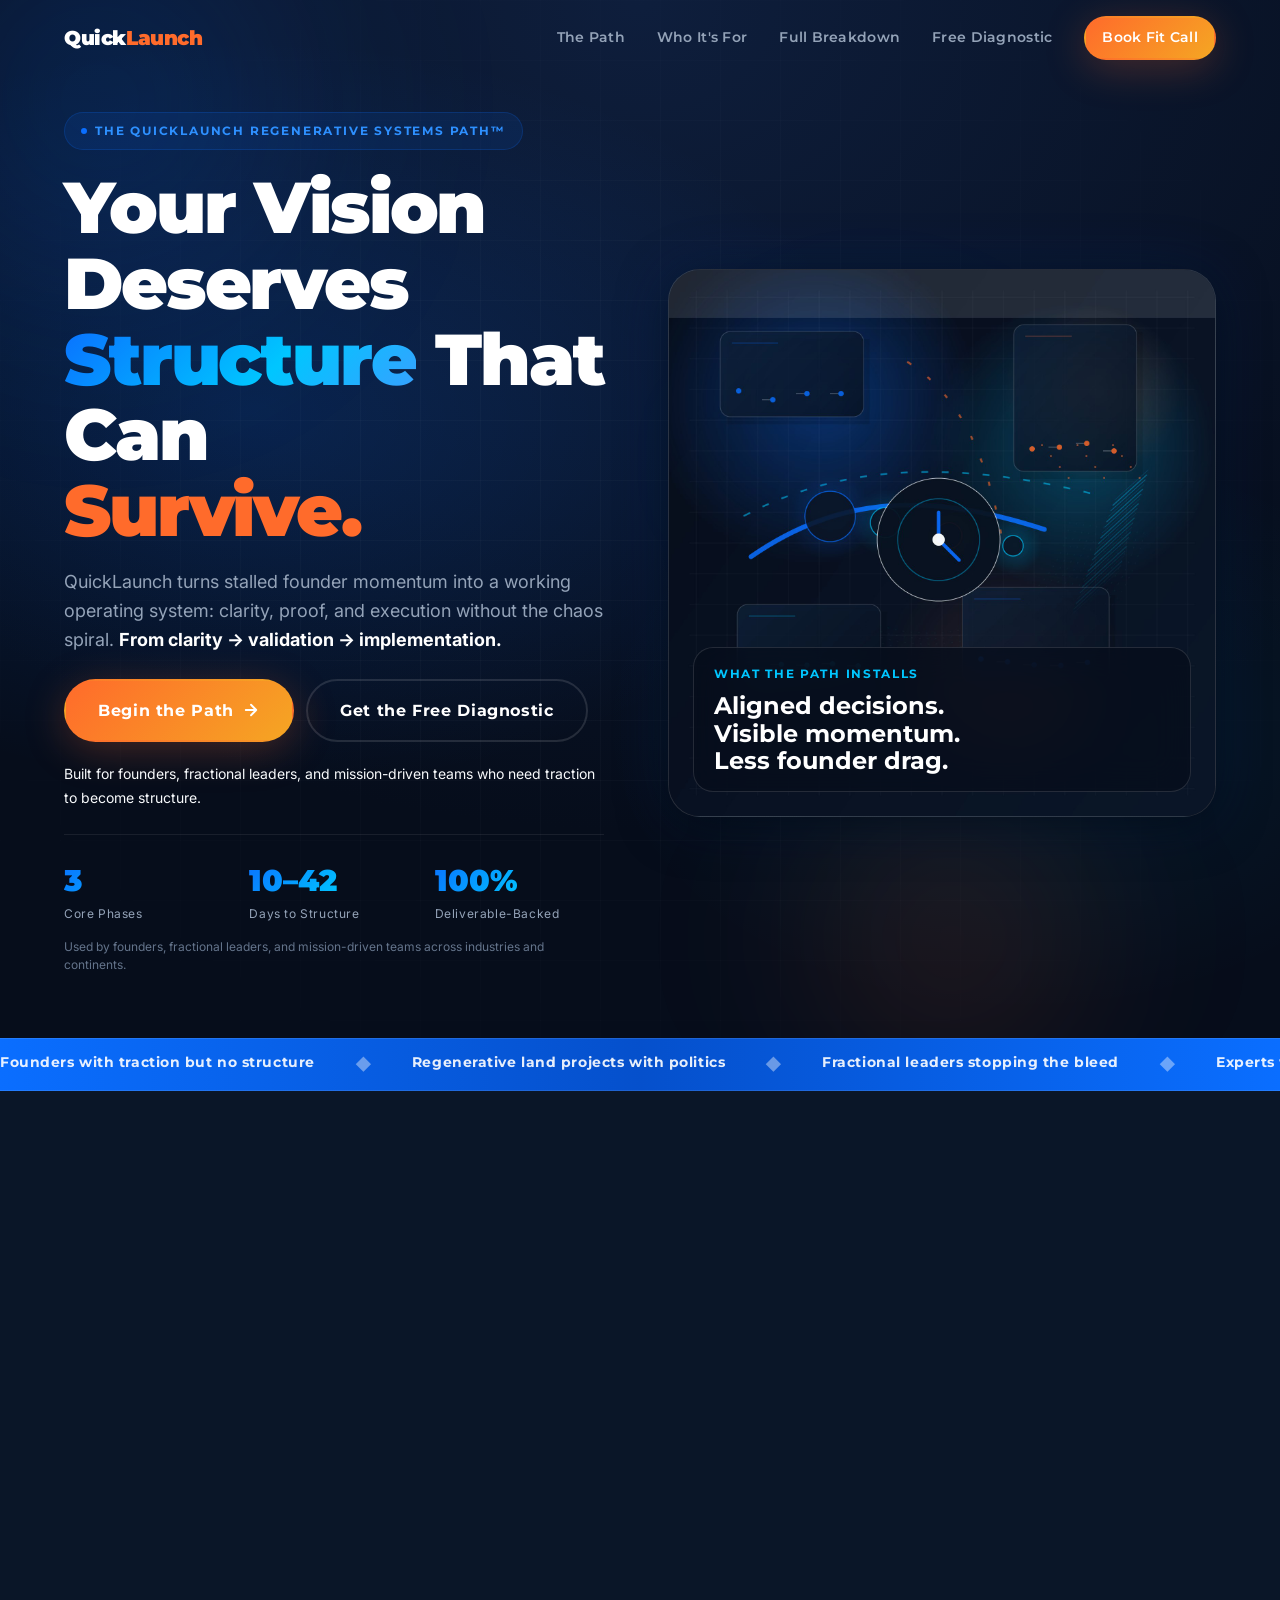
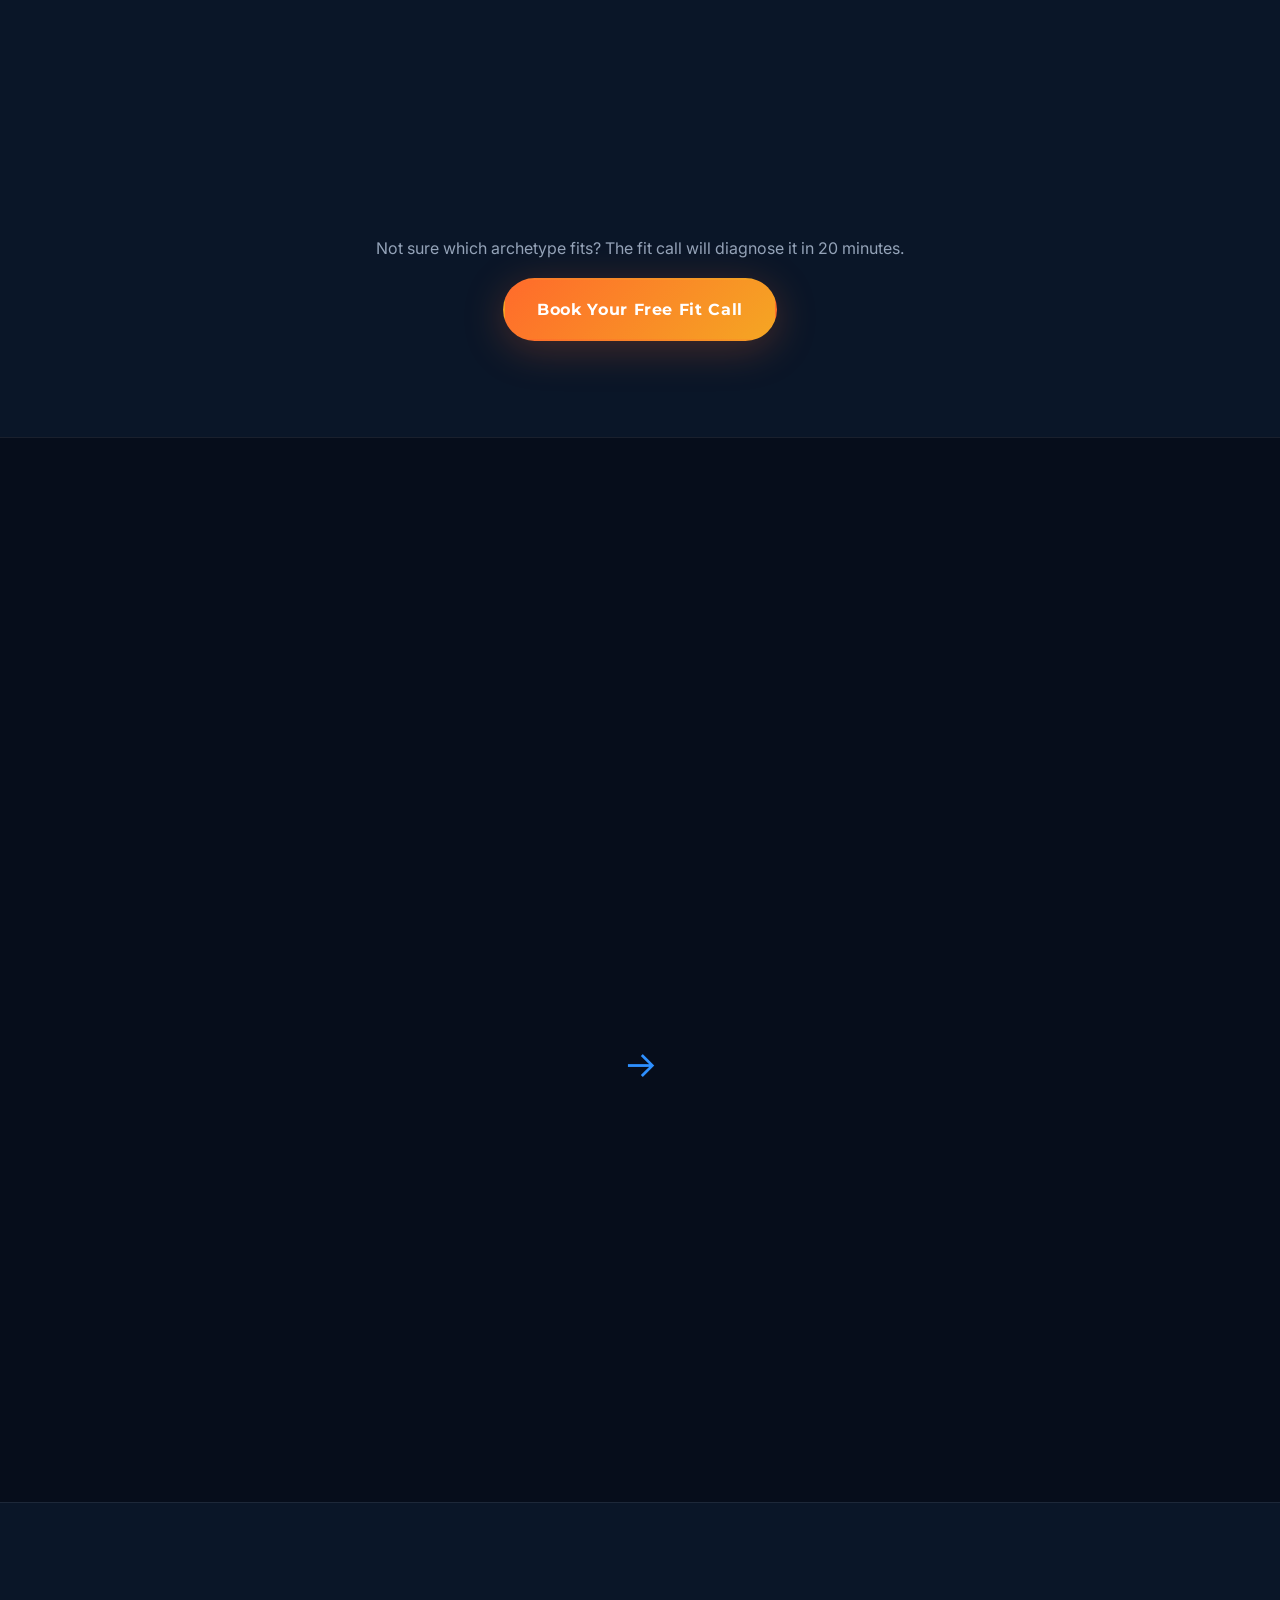
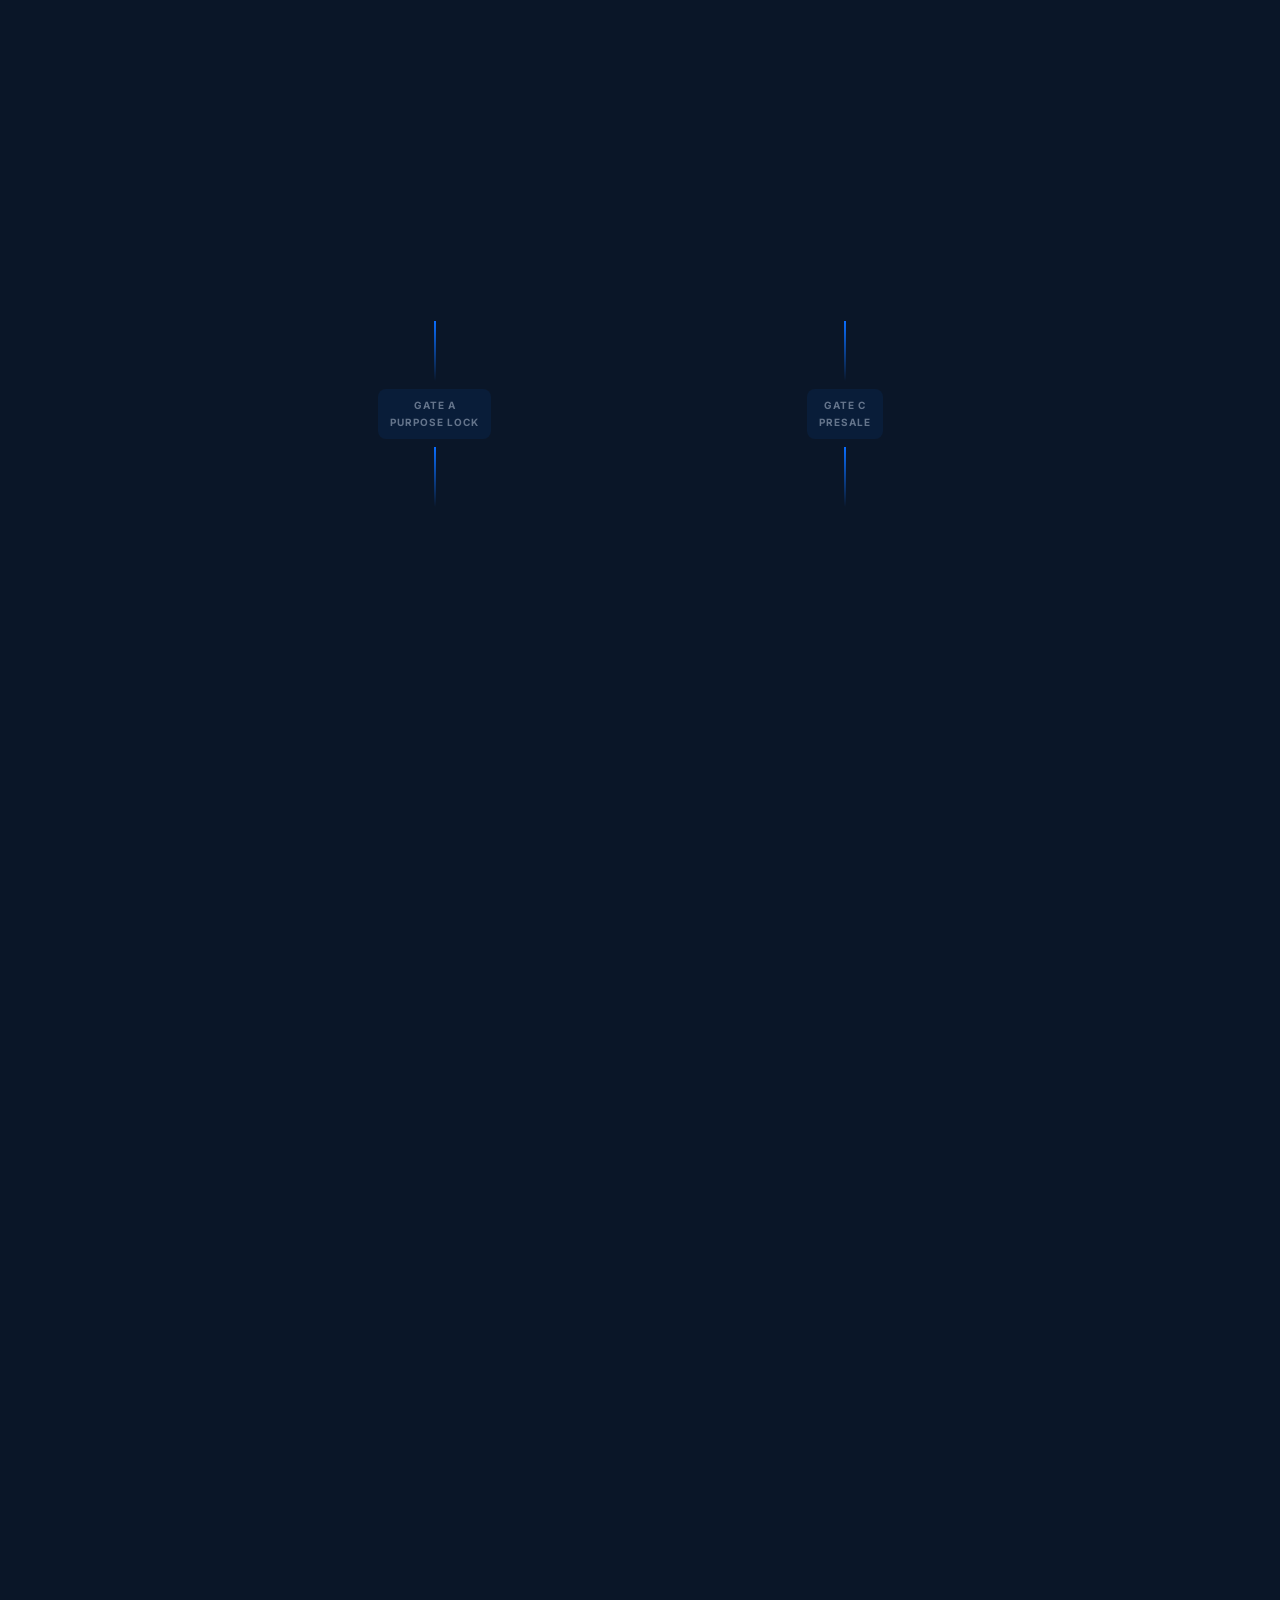
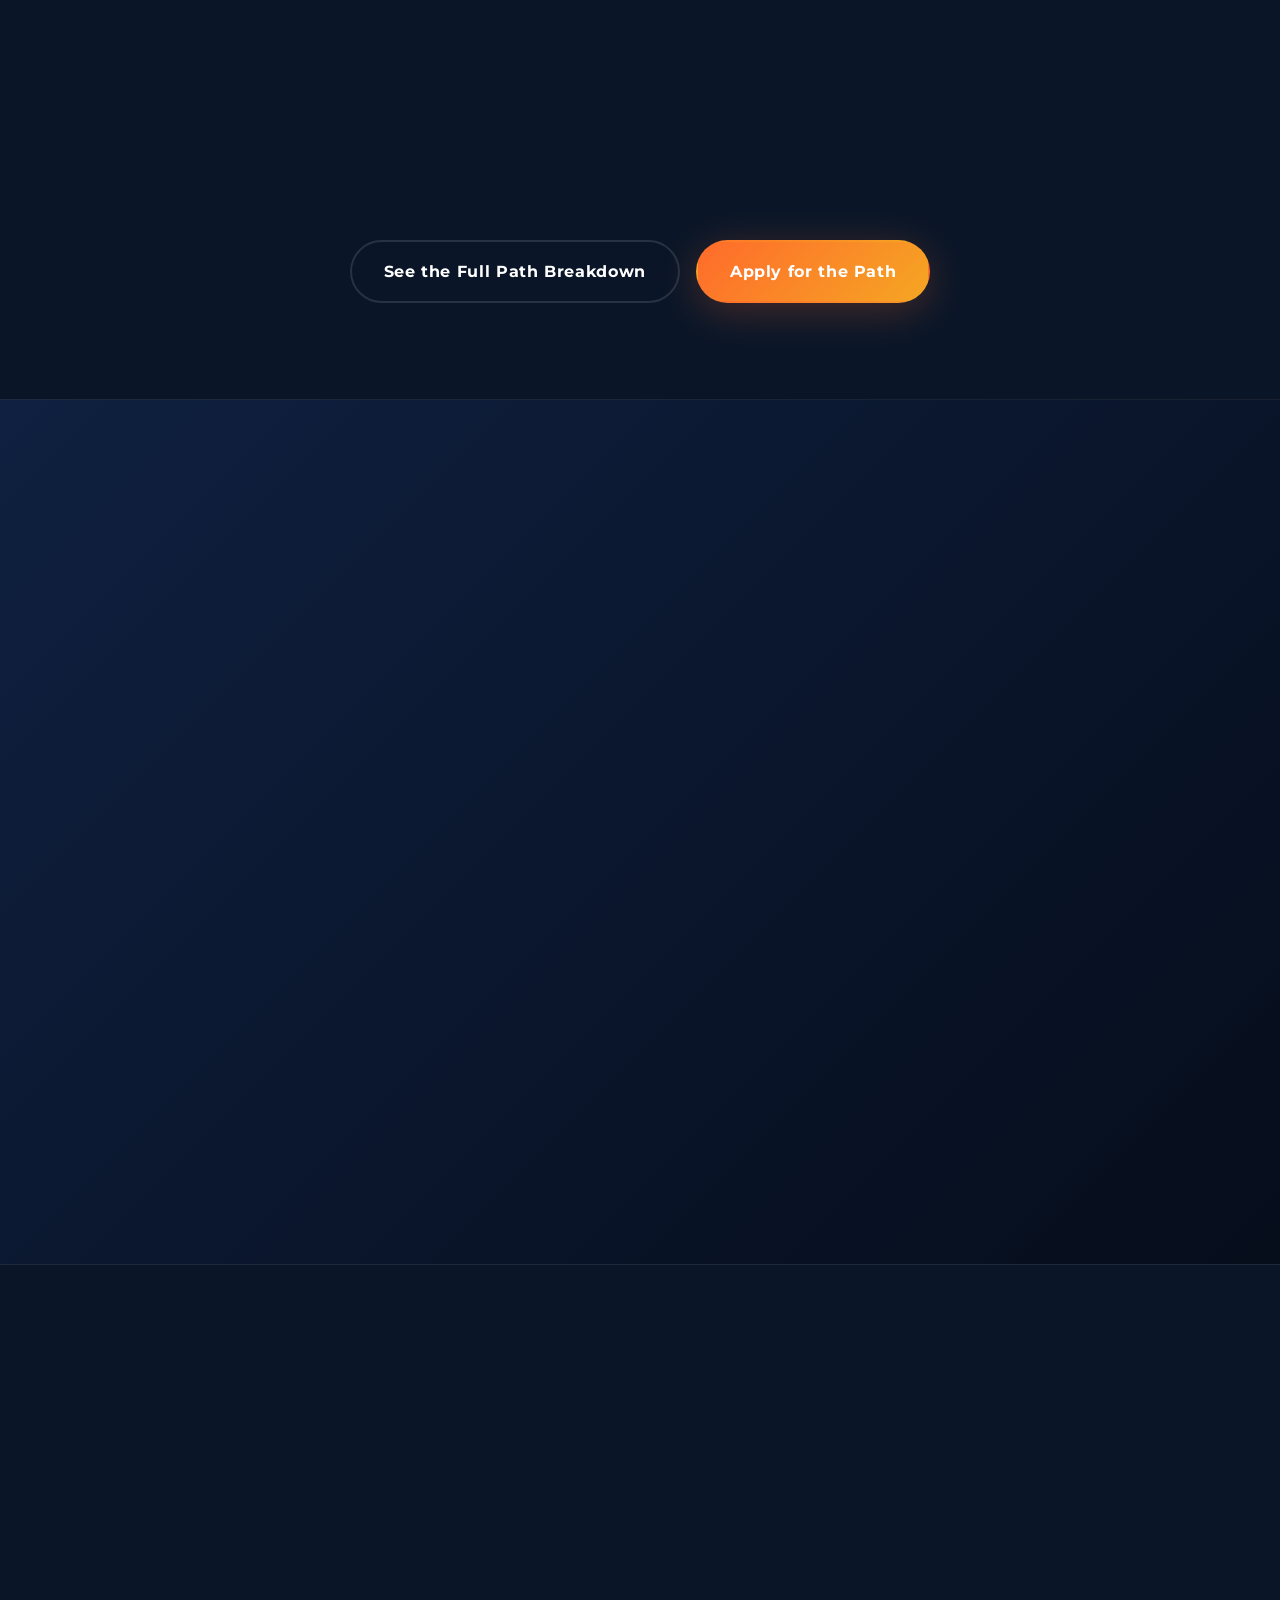
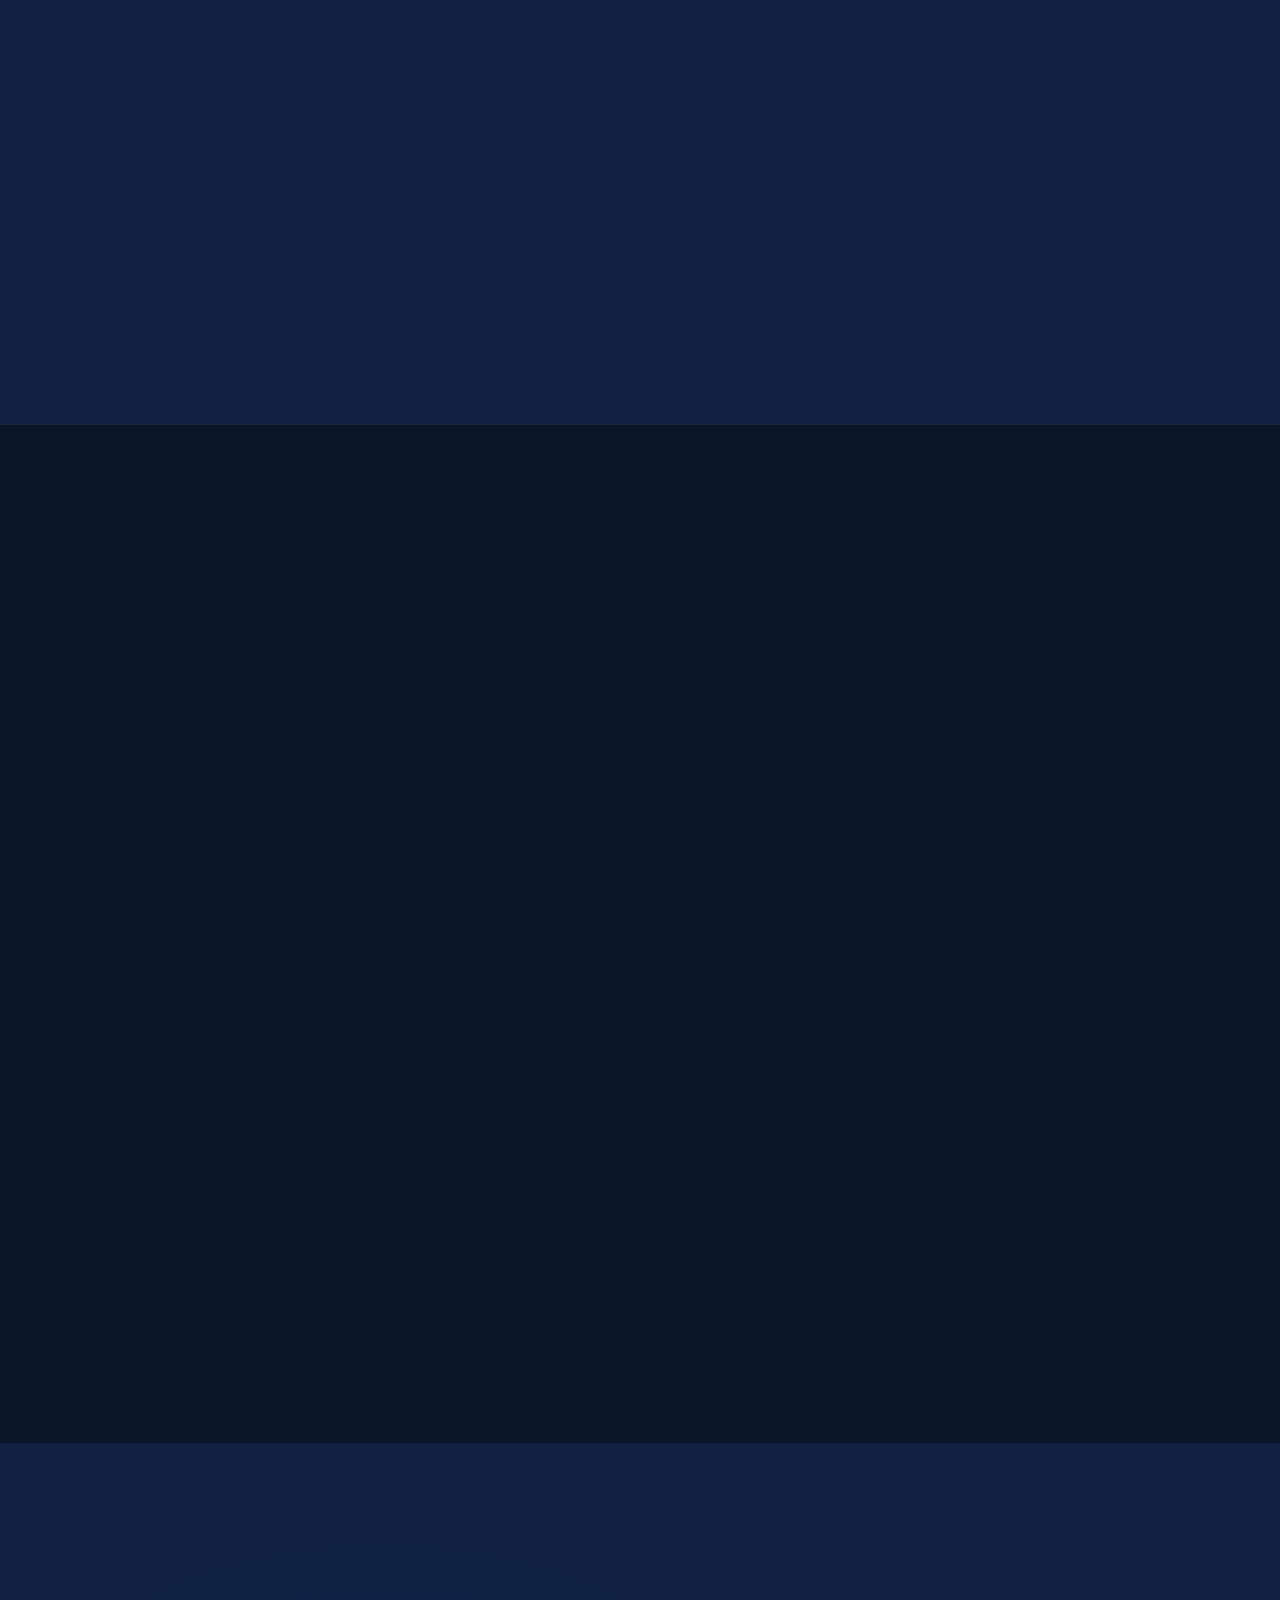
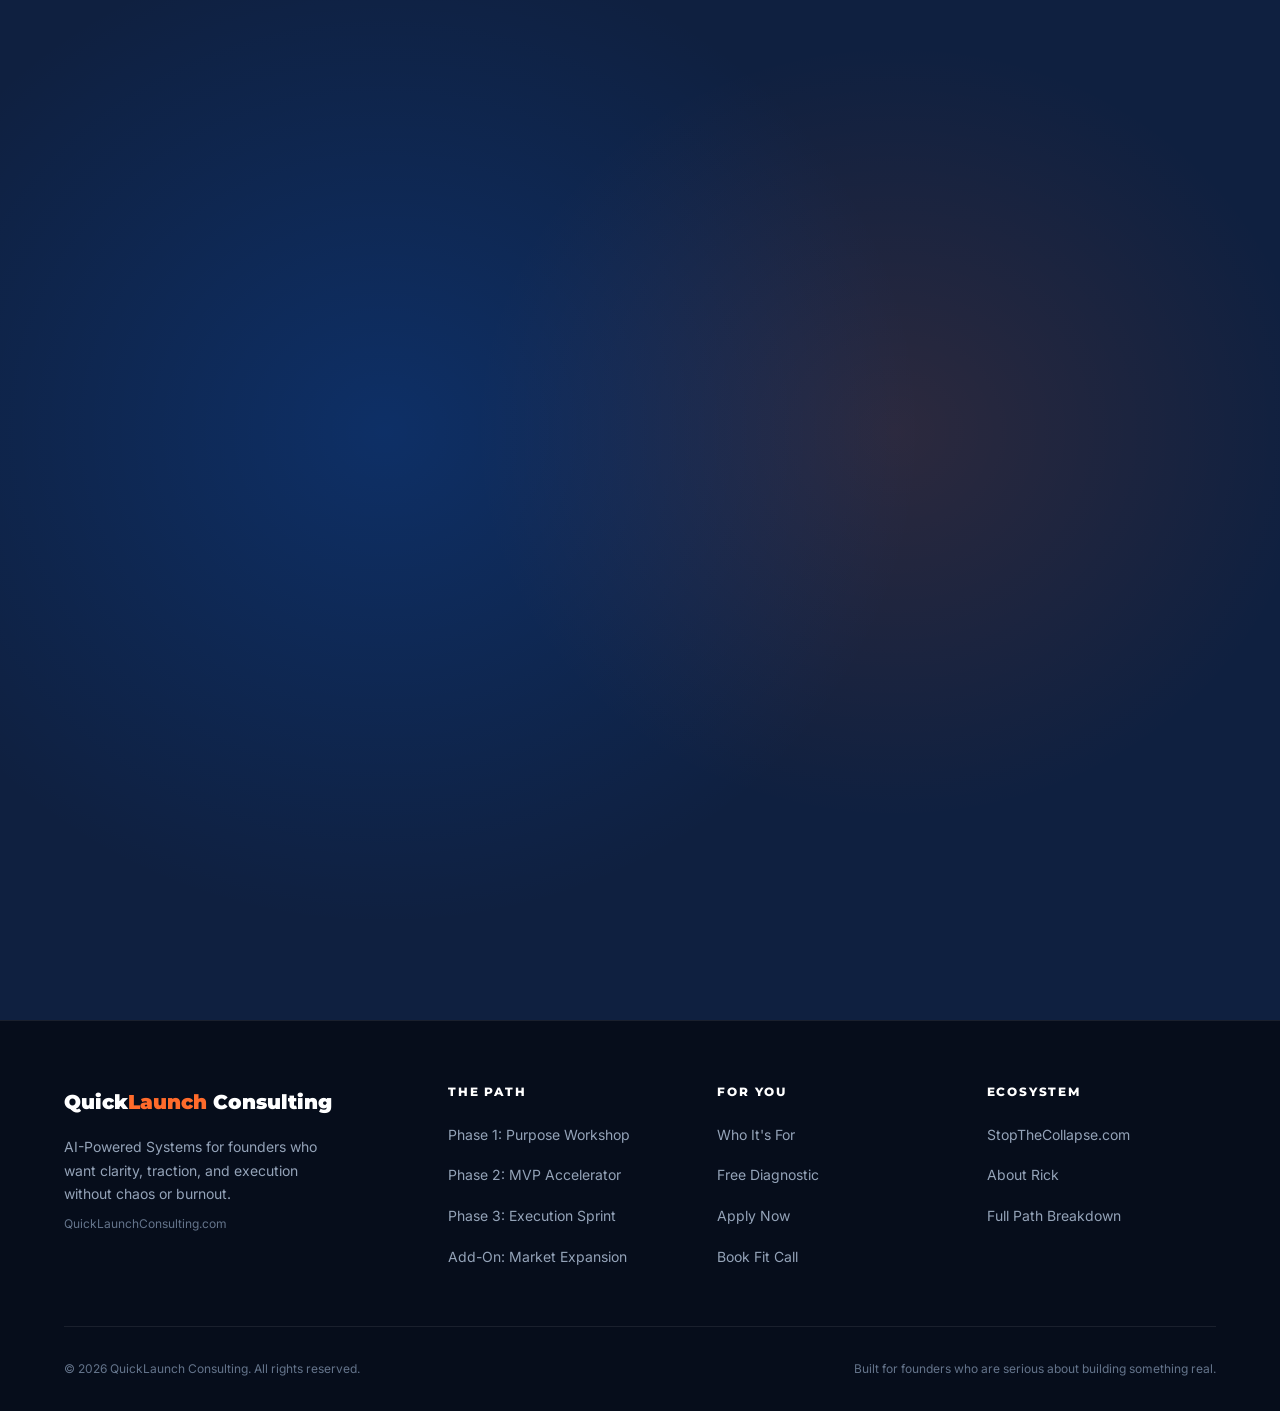
==== index.html @ 78591ceb "Replace ATF hero image with systems architecture artwork" ====
﻿<!DOCTYPE html>
<html lang="en">
<head>
  <meta charset="UTF-8">
  <meta name="viewport" content="width=device-width, initial-scale=1.0">
  <meta name="robots" content="index, follow, max-image-preview:large, max-snippet:-1, max-video-preview:-1">
  <meta name="theme-color" content="#0A0E1A">

  <title>AI-Powered Startup Consultant for Founders | QuickLaunch</title>
  <meta name="description" content="Struggling with founder bottleneck, startup chaos, or stalled execution? QuickLaunch installs AI-powered business structure that survives reality. Book a free 20-min strategy call.">
  <meta name="keywords" content="startup consultant, AI-powered business consultant, startup business consultant, founder advisor, business systems consultant, MVP validation consultant, startup structure, founder bottleneck, execution architecture, startup clarity, business consultant for founders, startup execution framework, fractional COO support, founder coaching, AI startup consulting">
  <meta name="author" content="Rick Broider, QuickLaunch Consulting">
  <link rel="canonical" href="https://quicklaunchconsulting.com/">
  <link rel="sitemap" type="application/xml" href="https://quicklaunchconsulting.com/sitemap.xml">

  <!-- Open Graph -->
  <meta property="og:type" content="website">
  <meta property="og:site_name" content="QuickLaunch Consulting">
  <meta property="og:url" content="https://quicklaunchconsulting.com/">
  <meta property="og:title" content="AI-Powered Startup Consultant for Founders | QuickLaunch">
  <meta property="og:description" content="Founder bottleneck. Startup chaos. Stalled execution. QuickLaunch installs business structure that survives reality. 3 phases, 10-42 days, 100% deliverable-backed.">
  <meta property="og:image" content="https://quicklaunchconsulting.com/assets/images/og-image.jpg">
  <meta property="og:image:alt" content="QuickLaunch Consulting - Startup Consultant for Founders">
  <meta property="og:image:width" content="1200">
  <meta property="og:image:height" content="630">

  <!-- Twitter / X Card -->
  <meta name="twitter:card" content="summary_large_image">
  <meta name="twitter:title" content="AI-Powered Startup Consultant for Founders | QuickLaunch">
  <meta name="twitter:description" content="Founder bottleneck. Startup chaos. Stalled execution. AI-powered structure. 3 phases. 10-42 days. 100% deliverable-backed.">
  <meta name="twitter:image" content="https://quicklaunchconsulting.com/assets/images/og-image.jpg">
  <meta name="twitter:image:alt" content="QuickLaunch Consulting - AI-Powered Startup Consultant for Founders">

  <!-- Schema.org: Organization + WebSite + WebPage + Reviews -->
  <script type="application/ld+json">
  {
    "@context": "https://schema.org",
    "@graph": [
      {
        "@type": ["Organization", "ProfessionalService"],
        "@id": "https://quicklaunchconsulting.com/#organization",
        "name": "QuickLaunch Consulting",
        "url": "https://quicklaunchconsulting.com",
        "logo": {
          "@type": "ImageObject",
          "url": "https://quicklaunchconsulting.com/assets/images/og-image.jpg",
          "width": 1200,
          "height": 630
        },
        "image": "https://quicklaunchconsulting.com/assets/images/rick-broider.jpg",
        "description": "AI-powered startup consulting and founder advisory. The QuickLaunch Regenerative Systems Path provides clarity, MVP validation, and execution architecture for founders who want structure that survives reality.",
        "founder": {
          "@type": "Person",
          "@id": "https://quicklaunchconsulting.com/#rick-broider",
          "name": "Rick Broider",
          "jobTitle": "Startup Consultant & Founder Advisor",
          "description": "Rick Broider is a startup consultant and systems architect with 20+ years of founder experience. Creator of StopTheCollapse.com and the Regenerative Systems Path.",
          "url": "https://quicklaunchconsulting.com/#about",
          "sameAs": ["https://stopthecollapse.com"],
          "knowsAbout": ["startup consulting", "founder advisory", "MVP validation", "business systems design", "execution architecture", "governance design", "regenerative organization design", "fractional leadership support"]
        },
        "areaServed": {"@type": "Place", "name": "Worldwide"},
        "serviceType": ["AI-Powered Business Consulting", "Startup Consulting", "Founder Advisory", "MVP Validation", "Business Systems Design", "Execution Architecture", "Governance Architecture"],
        "hasOfferCatalog": {
          "@type": "OfferCatalog",
          "name": "QuickLaunch Regenerative Systems Path",
          "itemListElement": [
            {
              "@type": "Offer",
              "itemOffered": {
                "@type": "Service",
                "name": "Regenerative Purpose Workshop",
                "description": "2.5-3 hour live session creating a decision-grade purpose statement, stakeholder alignment, and governing source of truth. Deliverables within 72 hours."
              }
            },
            {
              "@type": "Offer",
              "itemOffered": {
                "@type": "Service",
                "name": "MVP Accelerator",
                "description": "3 sessions x 90 minutes of market ignition, presale validation, and a fully-scoped MVP Blueprint with go/no-go decision backed by evidence."
              }
            },
            {
              "@type": "Offer",
              "itemOffered": {
                "@type": "Service",
                "name": "Execution Architecture Sprint",
                "description": "2 sessions x 2 hours installing role clarity, decision rights, and a 30-60-90 day implementation plan with ownership matrix and risk register."
              }
            }
          ]
        },
        "aggregateRating": {
          "@type": "AggregateRating",
          "ratingValue": "5",
          "bestRating": "5",
          "worstRating": "1",
          "reviewCount": "3"
        },
        "review": [
          {
            "@type": "Review",
            "author": {"@type": "Person", "name": "Tara Voss"},
            "reviewRating": {"@type": "Rating", "ratingValue": "5", "bestRating": "5"},
            "reviewBody": "For the first time in four years, I walked out of a stakeholder meeting without having to hold everything together myself. Rick gave us a governing truth we could actually operate from."
          },
          {
            "@type": "Review",
            "author": {"@type": "Person", "name": "Marcus Chen"},
            "reviewRating": {"@type": "Rating", "ratingValue": "5", "bestRating": "5"},
            "reviewBody": "We were 60 days out from spending $80K on a product no one confirmed they'd pay for. Phase 2 stopped that cold. Rick's process saved us from a very expensive lesson."
          },
          {
            "@type": "Review",
            "author": {"@type": "Person", "name": "Priya Anand"},
            "reviewRating": {"@type": "Rating", "ratingValue": "5", "bestRating": "5"},
            "reviewBody": "The Purpose Workshop created a shared operating truth in three hours that became the reference document for every significant decision for the next two quarters."
          }
        ]
      },
      {
        "@type": "WebSite",
        "@id": "https://quicklaunchconsulting.com/#website",
        "url": "https://quicklaunchconsulting.com",
        "name": "QuickLaunch Consulting",
        "description": "Startup consulting and founder advisory for clarity, validation, and execution.",
        "publisher": {"@id": "https://quicklaunchconsulting.com/#organization"}
      },
      {
        "@type": "WebPage",
        "@id": "https://quicklaunchconsulting.com/#webpage",
        "url": "https://quicklaunchconsulting.com",
        "name": "Startup Consultant for Founders | QuickLaunch Consulting",
        "isPartOf": {"@id": "https://quicklaunchconsulting.com/#website"},
        "about": {"@id": "https://quicklaunchconsulting.com/#organization"},
        "breadcrumb": {
          "@type": "BreadcrumbList",
          "itemListElement": [
            {"@type": "ListItem", "position": 1, "name": "Home", "item": "https://quicklaunchconsulting.com"}
          ]
        }
      }
    ]
  }
  </script>

  <!-- FAQPage Schema — Enables Google Rich Result Accordion in SERPs -->
  <script type="application/ld+json">
  {
    "@context": "https://schema.org",
    "@type": "FAQPage",
    "mainEntity": [
      {
        "@type": "Question",
        "name": "What if I only need one phase of the startup consulting path?",
        "acceptedAnswer": {
          "@type": "Answer",
          "text": "Each phase can be scoped independently - but the path is designed as a deliberate sequence for good reason. If you have already completed equivalent clarity work with another framework, we will assess exactly where you are starting from on the fit call. Skipping phases that have not been genuinely completed is how most projects end up back at square one. We will be honest with you about what you actually need."
        }
      },
      {
        "@type": "Question",
        "name": "How long does the full startup consulting process take?",
        "acceptedAnswer": {
          "@type": "Answer",
          "text": "Typical: 2-6 weeks. Fast track: 10-14 days. Extended: 8-12 weeks for larger stakeholder groups or complex organizations. The timeline is driven by your decision gates - not by a calendar slot we need to fill. You move forward when the criteria are genuinely met, not before."
        }
      },
      {
        "@type": "Question",
        "name": "Is QuickLaunch consulting, business coaching, or facilitation?",
        "acceptedAnswer": {
          "@type": "Answer",
          "text": "It is none of those categories and all three at once. The most accurate frame is architecture work. You will leave with specific, documented deliverables that your team can operate from immediately - not vague recommendations or an inspiring PDF. Think of it as installing infrastructure, not giving advice."
        }
      },
      {
        "@type": "Question",
        "name": "What if my startup or project is in active collapse right now?",
        "acceptedAnswer": {
          "@type": "Answer",
          "text": "That is exactly who this path is designed for. Phase 1 is specifically built to work in environments with active conflict, misalignment, or power confusion. You do not need to have things sorted out before you start - sorting things out is what the path does. The only requirement is that the right people are willing to show up and engage honestly."
        }
      },
      {
        "@type": "Question",
        "name": "What is the difference between QuickLaunch and hiring a traditional business consultant?",
        "acceptedAnswer": {
          "@type": "Answer",
          "text": "A traditional consultant tells you what to do. QuickLaunch installs the structure for you to govern yourself. The deliverables belong to you. The operating logic lives inside your team - not in our heads. When the path is complete, you should need us less - not more."
        }
      },
      {
        "@type": "Question",
        "name": "How much does startup consulting with QuickLaunch cost?",
        "acceptedAnswer": {
          "@type": "Answer",
          "text": "Investment is discussed privately during your fit call and depends on team size, stakeholder complexity, and scope. The fit call is always free, Phase 1 is priced as an accessible entry point, and each subsequent phase is confirmed before any commitment is made. There are no surprise charges."
        }
      }
    ]
  }
  </script>

  <!-- Fonts -->
  <link rel="preconnect" href="https://fonts.googleapis.com">
  <link rel="preconnect" href="https://fonts.gstatic.com" crossorigin>
  <link href="https://fonts.googleapis.com/css2?family=Montserrat:ital,wght@0,400;0,600;0,700;0,800;0,900;1,700&family=Inter:wght@400;500;600;700&display=swap" rel="stylesheet">

  <!-- CSS -->
  <link rel="stylesheet" href="assets/css/style.css">
</head>
<body>

<!-- SCROLL PROGRESS BAR -->
<div id="progress-bar"></div>

<!-- ═══════════════════════════════════════════════════════════
     NAVIGATION
════════════════════════════════════════════════════════════ -->
<nav id="nav" role="navigation" aria-label="Main navigation">
  <div class="nav-container">
    <a href="index.html" class="nav-logo" aria-label="QuickLaunch Consulting Home">
      <span class="nav-logo-text">Quick<span>Launch</span></span>
    </a>
    <div class="nav-links" id="nav-links">
      <a href="#path">The Path</a>
      <a href="#who">Who It's For</a>
      <a href="the-path.html">Full Breakdown</a>
      <a href="diagnostic.html">Free Diagnostic</a>
      <a href="apply.html" class="btn btn-primary btn-sm nav-cta">Book Fit Call</a>
    </div>
    <button class="nav-toggle" id="nav-toggle" aria-label="Toggle navigation" aria-expanded="false">
      <span></span><span></span><span></span>
    </button>
  </div>
</nav>

<!-- Mobile Menu -->
<div id="mobile-menu" role="dialog" aria-label="Mobile navigation">
  <a href="#path" class="mobile-link">The Path</a>
  <a href="#who" class="mobile-link">Who It's For</a>
  <a href="the-path.html" class="mobile-link">Full Breakdown</a>
  <a href="diagnostic.html" class="mobile-link">Free Diagnostic</a>
  <a href="apply.html" class="btn btn-primary btn-lg">Book Your Fit Call</a>
</div>

<!-- ═══════════════════════════════════════════════════════════
     HERO
════════════════════════════════════════════════════════════ -->
<section class="hero" id="hero" aria-label="Hero">
  <div class="hero-bg">
    <div class="hero-bg-gradient"></div>
    <div class="hero-grid"></div>
    <div class="orb orb-1"></div>
    <div class="orb orb-2"></div>
    <div class="orb orb-3"></div>
  </div>
  <div class="container">
    <div class="hero-inner">
      <div class="hero-content">
        <div class="hero-eyebrow reveal">
          <span class="hero-eyebrow-dot"></span>
          The QuickLaunch Regenerative Systems Path™
        </div>
        <h1 class="hero-h1 reveal reveal-delay-1">
          Your Vision Deserves<br><span class="text-gradient">Structure</span> That Can<br><em>Survive.</em>
        </h1>
        <p class="hero-body reveal reveal-delay-2">
          QuickLaunch turns stalled founder momentum into a working operating system:
          clarity, proof, and execution without the chaos spiral.
          <strong style="color:var(--white)"> From clarity → validation → implementation.</strong>
        </p>
        <div class="hero-ctas reveal reveal-delay-3">
          <a href="apply.html" class="btn btn-primary btn-lg">
            Begin the Path
            <svg width="18" height="18" viewBox="0 0 24 24" fill="none" stroke="currentColor" stroke-width="2.5" stroke-linecap="round" stroke-linejoin="round"><path d="M5 12h14M12 5l7 7-7 7"/></svg>
          </a>
          <a href="diagnostic.html" class="btn btn-secondary btn-lg">
            Get the Free Diagnostic
          </a>
        </div>
        <p class="hero-proofline reveal reveal-delay-3">
          Built for founders, fractional leaders, and mission-driven teams who need traction to become structure.
        </p>
        <div class="hero-stats reveal reveal-delay-4">
          <div class="hero-stat">
            <strong>3</strong>
            <span>Core Phases</span>
          </div>
          <div class="hero-stat">
            <strong>10–42</strong>
            <span>Days to Structure</span>
          </div>
          <div class="hero-stat">
            <strong>100%</strong>
            <span>Deliverable-Backed</span>
          </div>
        </div>
        <p class="hero-meta reveal reveal-delay-4" style="font-size:var(--text-xs);color:var(--muted-2);margin-top:var(--sp-4);line-height:1.5">
          Used by founders, fractional leaders, and mission-driven teams across industries and continents.
        </p>
      </div>
      <div class="hero-visual reveal-right" aria-hidden="true">
        <div class="hero-visual-frame">
          <img src="assets/images/hero-architecture-canva.jpg"
               alt=""
               width="960" height="960" loading="eager"
               class="hero-system-art">
          <div class="hero-visual-caption">
            <span class="hero-visual-kicker">What the path installs</span>
            <strong>Aligned decisions. Visible momentum. Less founder drag.</strong>
          </div>
        </div>
      </div>
    </div>
  </div>
</section>

<!-- ═══════════════════════════════════════════════════════════
     TICKER STRIP
════════════════════════════════════════════════════════════ -->
<div class="ticker-strip" aria-hidden="true">
  <div class="ticker-track">
    <span class="ticker-item">Founders with traction but no structure</span>
    <span class="ticker-sep">◆</span>
    <span class="ticker-item">Regenerative land projects with politics</span>
    <span class="ticker-sep">◆</span>
    <span class="ticker-item">Fractional leaders stopping the bleed</span>
    <span class="ticker-sep">◆</span>
    <span class="ticker-item">Experts with brilliant ideas but no clean offer</span>
    <span class="ticker-sep">◆</span>
    <span class="ticker-item">Product teams building without validation</span>
    <span class="ticker-sep">◆</span>
    <span class="ticker-item">Mission-driven communities in structural chaos</span>
    <span class="ticker-sep">◆</span>
    <!-- duplicate for seamless loop -->
    <span class="ticker-item">Founders with traction but no structure</span>
    <span class="ticker-sep">◆</span>
    <span class="ticker-item">Regenerative land projects with politics</span>
    <span class="ticker-sep">◆</span>
    <span class="ticker-item">Fractional leaders stopping the bleed</span>
    <span class="ticker-sep">◆</span>
    <span class="ticker-item">Experts with brilliant ideas but no clean offer</span>
    <span class="ticker-sep">◆</span>
    <span class="ticker-item">Product teams building without validation</span>
    <span class="ticker-sep">◆</span>
    <span class="ticker-item">Mission-driven communities in structural chaos</span>
    <span class="ticker-sep">◆</span>
  </div>
</div>

<!-- ═══════════════════════════════════════════════════════════
     THE BRUTAL TRUTH - PAIN IDENTIFICATION
════════════════════════════════════════════════════════════ -->
<section class="section section--dark-2" id="truth" aria-labelledby="truth-heading">
  <div class="container">
    <div class="text-center" style="margin-bottom:var(--sp-12)">
      <div class="section-label reveal">The Problem</div>
      <h2 class="section-h2 reveal reveal-delay-1" id="truth-heading">
        If Any of This Sounds Like<br>
        <span class="text-gradient">Your 2am Reality...</span>
      </h2>
      <p class="section-sub reveal reveal-delay-2" style="margin:0 auto var(--sp-12)">
        You're not struggling because you lack vision, work ethic, or intelligence.
        You're struggling because nobody taught you to build the infrastructure
        that makes a vision survive contact with the real world.
      </p>
    </div>
    <div class="truth-grid">
      <div class="truth-card reveal">
        <div class="truth-icon">
          <svg width="22" height="22" viewBox="0 0 24 24" fill="none" stroke="currentColor" stroke-width="2" stroke-linecap="round" stroke-linejoin="round"><path d="M8.5 14.5A2.5 2.5 0 0 0 11 12c0-1.38-.5-2-1-3-1.072-2.143-.224-4.054 2-6 .5 2.5 2 4.9 4 6.5 2 1.6 3 3.5 3 5.5a7 7 0 1 1-14 0c0-1.153.433-2.294 1-3a2.5 2.5 0 0 0 2.5 2.5z"/></svg>
        </div>
        <p>"Every morning I wake up to the same firefighting that shouldn't exist anymore."</p>
      </div>
      <div class="truth-card reveal reveal-delay-1">
        <div class="truth-icon">
          <svg width="22" height="22" viewBox="0 0 24 24" fill="none" stroke="currentColor" stroke-width="2" stroke-linecap="round" stroke-linejoin="round"><circle cx="12" cy="12" r="10"/><line x1="12" y1="8" x2="12" y2="12"/><line x1="12" y1="16" x2="12.01" y2="16"/></svg>
        </div>
        <p>"If I step back for a week, everything either stalls completely or quietly fractures."</p>
      </div>
      <div class="truth-card reveal reveal-delay-2">
        <div class="truth-icon">
          <svg width="22" height="22" viewBox="0 0 24 24" fill="none" stroke="currentColor" stroke-width="2" stroke-linecap="round" stroke-linejoin="round"><path d="M3 12a9 9 0 0 1 9-9 9.75 9.75 0 0 1 6.74 2.74L21 8"/><path d="M21 3v5h-5"/><path d="M21 12a9 9 0 0 1-9 9 9.75 9.75 0 0 1-6.74-2.74L3 16"/><path d="M3 21v-5h5"/></svg>
        </div>
        <p>"We've been circling the same ideas for months without ever fully committing."</p>
      </div>
      <div class="truth-card reveal">
        <div class="truth-icon">
          <svg width="22" height="22" viewBox="0 0 24 24" fill="none" stroke="currentColor" stroke-width="2" stroke-linecap="round" stroke-linejoin="round"><polyline points="23 18 13.5 8.5 8.5 13.5 1 6"/><polyline points="17 18 23 18 23 12"/></svg>
        </div>
        <p>"We built too much, too fast, for a market we never actually validated."</p>
      </div>
      <div class="truth-card reveal reveal-delay-1">
        <div class="truth-icon">
          <svg width="22" height="22" viewBox="0 0 24 24" fill="none" stroke="currentColor" stroke-width="2" stroke-linecap="round" stroke-linejoin="round"><path d="m21.73 18-8-14a2 2 0 0 0-3.48 0l-8 14A2 2 0 0 0 4 21h16a2 2 0 0 0 1.73-3z"/><line x1="12" y1="9" x2="12" y2="13"/><line x1="12" y1="17" x2="12.01" y2="17"/></svg>
        </div>
        <p>"My team looks aligned - until any real pressure hits. Then everything unravels."</p>
      </div>
      <div class="truth-card reveal reveal-delay-2">
        <div class="truth-icon">
          <svg width="22" height="22" viewBox="0 0 24 24" fill="none" stroke="currentColor" stroke-width="2" stroke-linecap="round" stroke-linejoin="round"><rect width="7" height="7" x="3" y="3" rx="1"/><rect width="7" height="7" x="14" y="3" rx="1"/><rect width="7" height="7" x="14" y="14" rx="1"/><rect width="7" height="7" x="3" y="14" rx="1"/></svg>
        </div>
        <p>"I know exactly what I want to build. I just can't make it structurally real."</p>
      </div>
    </div>
    <div class="truth-cta-box reveal" style="margin-top:var(--sp-12)">
      <p class="truth-statement">
        <strong>This is not a motivation problem.</strong>
        This is not a talent problem. This is a structure problem -
        and structure can be diagnosed, designed, and installed.
      </p>
      <a href="diagnostic.html" class="btn btn-primary btn-lg" style="margin-top:var(--sp-6)">
        Name Your Collapse Pattern - Free →
      </a>
    </div>
  </div>
</section>

<!-- ═══════════════════════════════════════════════════════════
     STOPTHECOLLAPSE BRIDGE
════════════════════════════════════════════════════════════ -->
<section class="section section--dark" aria-labelledby="stc-heading">
  <div class="container">
    <div class="collapse-inner">
      <div class="collapse-content reveal-left">
        <div class="section-label">From StopTheCollapse.com</div>
        <h2 class="section-h2" id="stc-heading">
          You've Named the Pattern.<br>
          Now Let's <span class="text-gradient">Fix the Structure.</span>
        </h2>
        <p>
          If you discovered QuickLaunch through Stop the Collapse, you've already done the hardest
          part: you recognized that your project isn't failing because of bad people or bad intentions.
          It's failing because of structural patterns nobody taught you to see.
        </p>
        <p>
          The 7 Collapse Patterns are a diagnosis. <strong style="color:var(--white)">QuickLaunch is the operating room.</strong>
        </p>
        <div class="collapse-patterns">
          <span class="pattern-chip">Governance Shadow</span>
          <span class="pattern-chip">Vision Drift</span>
          <span class="pattern-chip">Founder Bottleneck</span>
          <span class="pattern-chip">Financial Fragility</span>
          <span class="pattern-chip">Scale Trap</span>
          <span class="pattern-chip">Wrong-Fit Team</span>
          <span class="pattern-chip">Conflict Avoidance</span>
        </div>
        <div class="gap-cta" style="margin-top:var(--sp-6)">
          <a href="diagnostic.html" class="btn btn-primary">Get the Free Collapse Diagnostic</a>
          <a href="apply.html" class="btn btn-secondary">Book a Fit Call</a>
        </div>
      </div>
      <div class="collapse-visual reveal-right">
        <div class="collapse-visual-placeholder">
          <div class="placeholder-icon">
            <svg width="48" height="48" viewBox="0 0 24 24" fill="none" stroke="currentColor" stroke-width="1.5" stroke-linecap="round" stroke-linejoin="round"><circle cx="11" cy="11" r="8"/><line x1="21" y1="21" x2="16.65" y2="16.65"/><line x1="11" y1="8" x2="11" y2="14"/><line x1="8" y1="11" x2="14" y2="11"/></svg>
          </div>
          <p style="color:var(--muted);text-align:center;padding:0 var(--sp-4)">
            Collapse Diagnostic Visualization<br>
            <small>See image-prompts.txt for Canva prompt</small>
          </p>
        </div>
      </div>
    </div>
  </div>
</section>

<!-- ═══════════════════════════════════════════════════════════
     WHO THIS IS FOR - DREAM ARCHETYPES
════════════════════════════════════════════════════════════ -->
<section class="section section--dark-2" id="who" aria-labelledby="who-heading">
  <div class="container">
    <div class="text-center" style="margin-bottom:var(--sp-12)">
      <div class="section-label reveal">Who This Is For</div>
      <h2 class="section-h2 reveal reveal-delay-1" id="who-heading">
        This Path Was Built<br>
        <span class="text-gradient">Specifically for You</span>
      </h2>
      <p class="section-sub reveal reveal-delay-2" style="margin:0 auto">
        Five archetypes. One system. Zero generic advice.<br>
        If you recognize yourself below, you've already found what you've been looking for.
      </p>
    </div>
    <div class="archetypes-bento">

      <!-- ARCHETYPE 1: THE FOUNDER BOTTLENECK -->
      <div class="archetype-card reveal">
        <div class="archetype-number">01</div>
        <div class="archetype-icon">
          <svg width="24" height="24" viewBox="0 0 24 24" fill="none" stroke="currentColor" stroke-width="2" stroke-linecap="round" stroke-linejoin="round"><circle cx="12" cy="12" r="10"/><circle cx="12" cy="12" r="6"/><circle cx="12" cy="12" r="2"/></svg>
        </div>
        <h3>The Founder Bottleneck</h3>
        <p class="archetype-pain">"If I step back, it stalls or fractures."</p>
        <p>
          You're mission-driven with real traction - but every decision, every crisis,
          every question about direction routes back through you. You built this thing.
          Now it owns you. Your team is capable but somehow still waits for you
          before anything moves. You feel the weight of it every single day.
        </p>
        <div class="archetype-why">
          <strong>Why you pay fast:</strong> This path turns founder dependency into a governing
          purpose with decision rules that run without you in the room.
        </div>
        <a href="apply.html" class="archetype-cta">
          This is me - Book a Fit Call
          <svg width="14" height="14" viewBox="0 0 24 24" fill="none" stroke="currentColor" stroke-width="2.5"><path d="M5 12h14M12 5l7 7-7 7"/></svg>
        </a>
      </div>

      <!-- ARCHETYPE 2: THE FRACTIONAL LEADER -->
      <div class="archetype-card reveal reveal-delay-1">
        <div class="archetype-number">02</div>
        <div class="archetype-icon">
          <svg width="24" height="24" viewBox="0 0 24 24" fill="none" stroke="currentColor" stroke-width="2" stroke-linecap="round" stroke-linejoin="round"><path d="M14.7 6.3a1 1 0 0 0 0 1.4l1.6 1.6a1 1 0 0 0 1.4 0l3.77-3.77a6 6 0 0 1-7.94 7.94l-6.91 6.91a2.12 2.12 0 0 1-3-3l6.91-6.91a6 6 0 0 1 7.94-7.94l-3.76 3.76z"/></svg>
        </div>
        <h3>The Fractional Leader Stopping the Bleed</h3>
        <p class="archetype-pain">"I can't align the execs without a real artifact."</p>
        <p>
          You stepped in as fractional COO, Head of Ops, or program director to fix something.
          But misalignment, scope creep, team friction, and executive disagreement keep multiplying
          faster than you can contain them. You need a decision-grade document that even the most
          skeptical stakeholders can't argue with. You need a governing source of truth.
        </p>
        <a href="apply.html" class="archetype-cta">
          This is me →
          <svg width="14" height="14" viewBox="0 0 24 24" fill="none" stroke="currentColor" stroke-width="2.5"><path d="M5 12h14M12 5l7 7-7 7"/></svg>
        </a>
      </div>

      <!-- ARCHETYPE 3: REGEN LAND PROJECT -->
      <div class="archetype-card reveal reveal-delay-2">
        <div class="archetype-number">03</div>
        <div class="archetype-icon">
          <svg width="24" height="24" viewBox="0 0 24 24" fill="none" stroke="currentColor" stroke-width="2" stroke-linecap="round" stroke-linejoin="round"><path d="M11 20A7 7 0 0 1 9.8 6.1C15.5 5 17 4.48 19 2c1 2 2 4.18 2 8 0 5.5-4.78 10-10 10z"/><path d="M2 21c0-3 1.85-5.36 5.08-6C9.5 14.52 12 13 13 12"/></svg>
        </div>
        <h3>The Regenerative Project With Politics</h3>
        <p class="archetype-pain">"Power confusion is silently destroying what we built."</p>
        <p>
          Land-based community, retreat center, intentional school, eco-development project -
          multiple stakeholders, conflicting visions, burned-out founders, no clear decision rights.
          Everyone cares deeply but nobody agrees who decides. The meetings are exhausting.
          The trust is eroding. And the vision is still alive - barely.
        </p>
        <a href="apply.html" class="archetype-cta">
          This is me →
          <svg width="14" height="14" viewBox="0 0 24 24" fill="none" stroke="currentColor" stroke-width="2.5"><path d="M5 12h14M12 5l7 7-7 7"/></svg>
        </a>
      </div>

      <!-- ARCHETYPE 4: EXPERT WITH AUDIENCE -->
      <div class="archetype-card reveal reveal-delay-1">
        <div class="archetype-number">04</div>
        <div class="archetype-icon">
          <svg width="24" height="24" viewBox="0 0 24 24" fill="none" stroke="currentColor" stroke-width="2" stroke-linecap="round" stroke-linejoin="round"><path d="M15 14c.2-1 .7-1.7 1.5-2.5 1-.9 1.5-2.2 1.5-3.5A6 6 0 0 0 6 8c0 1 .2 2.2 1.5 3.5.7.7 1.3 1.5 1.5 2.5"/><path d="M9 18h6"/><path d="M10 22h4"/></svg>
        </div>
        <h3>The Expert With Audience but No Clean Offer</h3>
        <p class="archetype-pain">"My content isn't converting. My offer is all over the place."</p>
        <p>
          Coach, consultant, facilitator - you have real credibility, a real audience, and real
          results for clients. But your offers are scattered, your positioning doesn't convert,
          and the 2026 AI-saturated market is making generic expertise invisible. Your brilliance
          deserves a clear mechanism. Right now, it doesn't have one.
        </p>
        <a href="apply.html" class="archetype-cta">
          This is me →
          <svg width="14" height="14" viewBox="0 0 24 24" fill="none" stroke="currentColor" stroke-width="2.5"><path d="M5 12h14M12 5l7 7-7 7"/></svg>
        </a>
      </div>

      <!-- ARCHETYPE 5: PRODUCT TEAM -->
      <div class="archetype-card reveal reveal-delay-2">
        <div class="archetype-number">05</div>
        <div class="archetype-icon">
          <svg width="24" height="24" viewBox="0 0 24 24" fill="none" stroke="currentColor" stroke-width="2" stroke-linecap="round" stroke-linejoin="round"><path d="M12.22 2h-.44a2 2 0 0 0-2 2v.18a2 2 0 0 1-1 1.73l-.43.25a2 2 0 0 1-2 0l-.15-.08a2 2 0 0 0-2.73.73l-.22.38a2 2 0 0 0 .73 2.73l.15.1a2 2 0 0 1 1 1.72v.51a2 2 0 0 1-1 1.74l-.15.09a2 2 0 0 0-.73 2.73l.22.38a2 2 0 0 0 2.73.73l.15-.08a2 2 0 0 1 2 0l.43.25a2 2 0 0 1 1 1.73V20a2 2 0 0 0 2 2h.44a2 2 0 0 0 2-2v-.18a2 2 0 0 1 1-1.73l.43-.25a2 2 0 0 1 2 0l.15.08a2 2 0 0 0 2.73-.73l.22-.39a2 2 0 0 0-.73-2.73l-.15-.08a2 2 0 0 1-1-1.74v-.5a2 2 0 0 1 1-1.74l.15-.09a2 2 0 0 0 .73-2.73l-.22-.38a2 2 0 0 0-2.73-.73l-.15.08a2 2 0 0 1-2 0l-.43-.25a2 2 0 0 1-1-1.73V4a2 2 0 0 0-2-2z"/><circle cx="12" cy="12" r="3"/></svg>
        </div>
        <h3>The Product Team Building Before Proving</h3>
        <p class="archetype-pain">"We've been building for months with zero market validation."</p>
        <p>
          Early product or platform team. Building features nobody confirmed they'd pay for.
          Spending on infrastructure before proving demand. Getting closer to a runway cliff
          you can't see yet. You have a technically strong team and a genuinely interesting
          problem - but you've been operating on assumptions instead of evidence.
        </p>
        <a href="apply.html" class="archetype-cta">
          This is me →
          <svg width="14" height="14" viewBox="0 0 24 24" fill="none" stroke="currentColor" stroke-width="2.5"><path d="M5 12h14M12 5l7 7-7 7"/></svg>
        </a>
      </div>

    </div>
    <!-- NOT A FIT FOR — Hormozi-style qualifier (increases trust + filters bad-fit leads) -->
    <div class="reveal" style="max-width:760px;margin:var(--sp-14) auto 0;padding:var(--sp-8) var(--sp-10);background:rgba(255,255,255,0.025);border:1px solid var(--border);border-radius:var(--r-lg)">
      <p style="font-family:var(--font-h);font-weight:800;font-size:var(--text-sm);letter-spacing:0.08em;text-transform:uppercase;color:var(--muted-2);margin-bottom:var(--sp-4)">This path is NOT right for you if:</p>
      <ul style="margin:0;padding:0;list-style:none;display:grid;grid-template-columns:1fr;gap:var(--sp-3)">
        <li style="display:flex;gap:var(--sp-3);align-items:flex-start;color:var(--muted);font-size:var(--text-sm)"><span style="color:var(--orange);font-weight:800;flex-shrink:0;line-height:1.6">✕</span>You want passive deliverables with zero active participation from your side</li>
        <li style="display:flex;gap:var(--sp-3);align-items:flex-start;color:var(--muted);font-size:var(--text-sm)"><span style="color:var(--orange);font-weight:800;flex-shrink:0;line-height:1.6">✕</span>You're in pure idea-stage with no market engagement, customers, or signal yet</li>
        <li style="display:flex;gap:var(--sp-3);align-items:flex-start;color:var(--muted);font-size:var(--text-sm)"><span style="color:var(--orange);font-weight:800;flex-shrink:0;line-height:1.6">✕</span>You want motivation, keynotes, or generic business coaching - not structural infrastructure</li>
        <li style="display:flex;gap:var(--sp-3);align-items:flex-start;color:var(--muted);font-size:var(--text-sm)"><span style="color:var(--orange);font-weight:800;flex-shrink:0;line-height:1.6">✕</span>The actual decision-makers on your team won't participate in the sessions</li>
      </ul>
      <p style="margin-top:var(--sp-5);font-size:var(--text-sm);color:var(--muted-2)">If that's not you, you're in the right place. The fit call confirms it in 20 minutes.</p>
    </div>

    <div class="text-center" style="margin-top:var(--sp-10)">
      <p style="color:var(--muted);margin-bottom:var(--sp-4)">Not sure which archetype fits? The fit call will diagnose it in 20 minutes.</p>
      <a href="apply.html" class="btn btn-primary btn-lg">Book Your Free Fit Call</a>
    </div>
  </div>
</section>

<!-- ═══════════════════════════════════════════════════════════
     BEFORE → AFTER TRANSFORMATION
════════════════════════════════════════════════════════════ -->
<section class="section section--dark" aria-labelledby="transform-heading">
  <div class="container">
    <div class="text-center reveal" style="margin-bottom:var(--sp-12)">
      <div class="section-label">The Transformation</div>
      <h2 class="section-h2" id="transform-heading">
        From Structural Chaos<br>
        to <span class="text-gradient">Inevitable Momentum.</span>
      </h2>
    </div>
    <div class="transform-split">
      <div class="transform-before reveal-left">
        <div class="transform-head">Without Structure</div>
        <ul class="transform-list">
          <li>Decisions made by whoever yells loudest</li>
          <li>Vision that shifts every 30 days</li>
          <li>Founder personally holding everything together</li>
          <li>Team "aligned" until any real pressure arrives</li>
          <li>Building what sounds good instead of what's validated</li>
          <li>Roles nobody owns, work nobody finishes</li>
          <li>Momentum that dies after every retreat or planning session</li>
          <li>Budget burning on the wrong things</li>
        </ul>
      </div>
      <div class="transform-arrow" aria-hidden="true">→</div>
      <div class="transform-after reveal-right">
        <div class="transform-head">With QuickLaunch</div>
        <ul class="transform-list">
          <li>A decision-grade Purpose everyone operates from - no exceptions</li>
          <li>Market-validated demand before a single dollar is spent on build</li>
          <li>Roles and decision rights that run without the founder in the room</li>
          <li>MVP Blueprint with a real, scoped, executable roadmap</li>
          <li>Anchor Circle Charter that stops conflict before it compounds</li>
          <li>30-60-90 day phased plan with named owners and risk register</li>
          <li>Growth architecture ready the moment execution is stable</li>
          <li>Structure that was built to survive contact with reality</li>
        </ul>
      </div>
    </div>
  </div>
</section>

<!-- ═══════════════════════════════════════════════════════════
     THE PATH - PHASE OVERVIEW
════════════════════════════════════════════════════════════ -->
<section class="section section--dark-2" id="path" aria-labelledby="path-heading">
  <div class="container">
    <div class="text-center" style="margin-bottom:var(--sp-12)">
      <div class="section-label reveal">The System</div>
      <h2 class="section-h2 reveal reveal-delay-1" id="path-heading">
        The QuickLaunch Regenerative Systems Path™
      </h2>
      <p class="section-sub reveal reveal-delay-2" style="margin:0 auto">
        <strong style="color:var(--white)">A deliberate sequence. Not a menu of services.</strong><br>
        Each phase solves a specific failure point. Skipping phases creates risk.
        Completing the sequence creates momentum that compounds.
      </p>
    </div>

    <!-- Phase Cards -->
    <div class="path-timeline">

      <!-- PHASE 1 -->
      <div class="phase-card phase-card-1 reveal">
        <div class="phase-num">Phase 01</div>
        <div class="phase-icon">
          <svg width="24" height="24" viewBox="0 0 24 24" fill="none" stroke="currentColor" stroke-width="2" stroke-linecap="round" stroke-linejoin="round"><circle cx="12" cy="12" r="10"/><polygon points="16.24 7.76 14.12 14.12 7.76 16.24 9.88 9.88 16.24 7.76"/></svg>
        </div>
        <h3>Regenerative Purpose Workshop™</h3>
        <p class="phase-tagline">Where confused brilliance becomes coherent signal.</p>
        <div class="phase-gate">
          <strong>Decision Gate A: Purpose Lock</strong>
          Proceed only when purpose is decision-grade and stakeholders are aligned.
        </div>
        <ul class="phase-delivers">
          <li>Purpose Findings &amp; Recommendations Report</li>
          <li>One-page Purpose Snapshot for stakeholders</li>
          <li>Defined Dream Target + 2am Problem</li>
          <li>Before → After transformation in market language</li>
          <li>Decision rules and scope guardrails</li>
          <li>Recommended MVP seed to validate next</li>
        </ul>
        <div class="phase-format"><svg class="phase-format-clock" viewBox="0 0 24 24" fill="none" stroke="currentColor" stroke-width="2" stroke-linecap="round" stroke-linejoin="round"><circle cx="12" cy="12" r="10"/><polyline points="12 6 12 12 16 14"/></svg>2.5–3 hour live session · Deliverables within 72hrs</div>
        <a href="the-path.html#phase1" class="phase-link">
          Full Phase Breakdown →
        </a>
      </div>

      <!-- Connector -->
      <div class="phase-connector" aria-hidden="true">
        <div class="connector-line"></div>
        <div class="connector-label">Gate A<br>Purpose Lock</div>
        <div class="connector-line"></div>
      </div>
      <div class="phase-connector-mobile" aria-hidden="true">
        <div class="connector-label">↓ Decision Gate A: Purpose Lock ↓</div>
      </div>

      <!-- PHASE 2 -->
      <div class="phase-card phase-card-2 reveal reveal-delay-1">
        <div class="phase-num">Phase 02</div>
        <div class="phase-icon">
          <svg width="24" height="24" viewBox="0 0 24 24" fill="none" stroke="currentColor" stroke-width="2" stroke-linecap="round" stroke-linejoin="round"><path d="M4.5 16.5c-1.5 1.26-2 5-2 5s3.74-.5 5-2c.71-.84.7-2.13-.09-2.91a2.18 2.18 0 0 0-2.91-.09z"/><path d="m12 15-3-3a22 22 0 0 1 2-3.95A12.88 12.88 0 0 1 22 2c0 2.72-.78 7.5-6 11a22.35 22.35 0 0 1-4 2z"/><path d="M9 12H4s.55-3.03 2-4c1.62-1.08 5 0 5 0"/><path d="M12 15v5s3.03-.55 4-2c1.08-1.62 0-5 0-5"/></svg>
        </div>
        <h3>MVP Accelerator™</h3>
        <p class="phase-tagline">Where intention becomes something real people will pay for.</p>
        <div class="phase-gate">
          <strong>Decision Gate C: Presale Threshold</strong>
          Proceed only when demand signals hit threshold or a clear pivot path exists.
        </div>
        <ul class="phase-delivers">
          <li>Market ignition: hooks, outreach, conversations</li>
          <li>Evidence window with real buyer signal collection</li>
          <li>Presale validation with deposits or commitments</li>
          <li>QuickLaunch MVP Blueprint (fully scoped)</li>
          <li>Clear go / no-go decision backed by evidence</li>
        </ul>
        <div class="phase-format"><svg class="phase-format-clock" viewBox="0 0 24 24" fill="none" stroke="currentColor" stroke-width="2" stroke-linecap="round" stroke-linejoin="round"><circle cx="12" cy="12" r="10"/><polyline points="12 6 12 12 16 14"/></svg>3 sessions × 90 min · 1–3 weeks · Async support included</div>
        <a href="the-path.html#phase2" class="phase-link">
          Full Phase Breakdown →
        </a>
      </div>

      <!-- Connector -->
      <div class="phase-connector" aria-hidden="true">
        <div class="connector-line"></div>
        <div class="connector-label">Gate C<br>Presale</div>
        <div class="connector-line"></div>
      </div>
      <div class="phase-connector-mobile" aria-hidden="true">
        <div class="connector-label">↓ Decision Gate C: Presale Threshold ↓</div>
      </div>

      <!-- PHASE 3 -->
      <div class="phase-card phase-card-3 reveal reveal-delay-2">
        <div class="phase-num">Phase 03</div>
        <div class="phase-icon" style="background:rgba(255,107,43,0.12);border-color:rgba(255,107,43,0.2);color:var(--orange)">
          <svg width="24" height="24" viewBox="0 0 24 24" fill="none" stroke="currentColor" stroke-width="2" stroke-linecap="round" stroke-linejoin="round"><polygon points="13 2 3 14 12 14 11 22 21 10 12 10 13 2"/></svg>
        </div>
        <h3>Execution Architecture Sprint™</h3>
        <p class="phase-tagline">Where plans stop stalling and execution becomes inevitable.</p>
        <div class="phase-gate">
          <strong>Decision Gate D: Execution Container Ready</strong>
          Proceed only when roles, decision rights, and cadence are defined and owned.
        </div>
        <ul class="phase-delivers">
          <li>Anchor Circle Charter (your team's operating document)</li>
          <li>Role clarity + decision rights + escalation paths</li>
          <li>30-60-90 day phased implementation plan</li>
          <li>Ownership matrix and risk register</li>
          <li>Delivery cadence matched to real team capacity</li>
        </ul>
        <div class="phase-format"><svg class="phase-format-clock" viewBox="0 0 24 24" fill="none" stroke="currentColor" stroke-width="2" stroke-linecap="round" stroke-linejoin="round"><circle cx="12" cy="12" r="10"/><polyline points="12 6 12 12 16 14"/></svg>2 sessions × 2 hrs · 1 week · Complete deliverable suite</div>
        <a href="the-path.html#phase3" class="phase-link">
          Full Phase Breakdown →
        </a>
      </div>

    </div><!-- /path-timeline -->

    <!-- Optional Add-On -->
    <div style="margin-top:var(--sp-8)">
      <div class="phase-card phase-card-opt reveal" style="max-width:600px;margin:0 auto">
        <div class="phase-optional-badge">// Optional Add-On</div>
        <div class="phase-icon" style="background:rgba(245,166,35,0.12);border-color:rgba(245,166,35,0.25);color:var(--gold)">
          <svg width="24" height="24" viewBox="0 0 24 24" fill="none" stroke="currentColor" stroke-width="2" stroke-linecap="round" stroke-linejoin="round"><polyline points="22 7 13.5 15.5 8.5 10.5 2 17"/><polyline points="16 7 22 7 22 13"/></svg>
        </div>
        <h3>Market Expansion Engine™</h3>
        <p class="phase-tagline">The bridge into retainers, long-term builds, and platform plays.</p>
        <p style="color:var(--muted);font-size:var(--text-sm);margin-bottom:var(--sp-4)">
          Available only after execution is stable, delivery works, and early proof exists.
          This is not scaling chaos - it is scaling systems.
        </p>
        <ul class="phase-delivers">
          <li>Market expansion strategy aligned to real capacity</li>
          <li>Micro-community penetration plans</li>
          <li>Retention and continuity architecture</li>
          <li>90-day growth execution rhythm</li>
          <li>Bridge into retained strategic partnership</li>
        </ul>
        <a href="the-path.html#phase4" class="phase-link">
          Full Details →
        </a>
      </div>
    </div>

    <div class="gap-cta-center" style="margin-top:var(--sp-12)">
      <a href="the-path.html" class="btn btn-secondary btn-lg">See the Full Path Breakdown</a>
      <a href="apply.html" class="btn btn-primary btn-lg">Apply for the Path</a>
    </div>
  </div>
</section>

<!-- ═══════════════════════════════════════════════════════════
     LEAD MAGNET - COLLAPSE DIAGNOSTIC
════════════════════════════════════════════════════════════ -->
<section class="section section--dark" style="background:linear-gradient(135deg,var(--navy-3) 0%,var(--navy) 100%)" aria-labelledby="magnet-heading">
  <div class="container">
    <div class="magnet-inner">
      <div class="magnet-visual-wrap reveal-left">
        <div class="magnet-book">
          <img src="assets/images/collapse-guide-cover.jpg"
               alt="The 7 Collapse Patterns Diagnostic Guide - Free PDF"
               width="280" height="360" loading="lazy">
          <div class="magnet-free-badge">FREE</div>
        </div>
      </div>
      <div class="reveal-right">
        <div class="section-label">Free Resource</div>
        <h2 class="magnet-form-title" id="magnet-heading">
          Name Your Collapse Pattern<br>
          <span class="text-gradient">Before It Names You.</span>
        </h2>
        <p class="magnet-sub">
          The "7 Collapse Patterns Diagnostic" reveals the exact structural failure point
          that's threatening your project right now. 5 minutes. Total clarity.
          No generic advice - just a precise diagnostic of your specific situation.
        </p>
        <ul class="magnet-benefits">
          <li>7 clearly named structural collapse patterns with real project examples</li>
          <li>Self-assessment: which patterns are active in your project right now</li>
          <li>Severity scoring: 1 pattern is a warning, 3+ is urgent</li>
          <li>Precise next steps based on your specific collapse risk profile</li>
        </ul>
        <form
          id="magnet-form"
          action="https://formspree.io/f/xlgokpwp"
          method="POST"
          aria-label="Download free diagnostic form">
          <div class="form-row">
            <div class="form-field">
              <label for="magnet-fname">First Name</label>
              <input type="text" id="magnet-fname" name="first_name" placeholder="Your first name" required autocomplete="given-name">
            </div>
            <div class="form-field">
              <label for="magnet-email">Email Address</label>
              <input type="email" id="magnet-email" name="email" placeholder="Your best email" required autocomplete="email">
            </div>
          </div>
          <input type="hidden" name="_subject" value="New Collapse Diagnostic Download">
          <input type="text" name="_gotcha" style="display:none">
          <button type="submit" class="btn btn-primary btn-lg" style="width:100%">
            Send Me the Diagnostic →
          </button>
          <p class="form-disclaimer">No spam. Just structural clarity. Unsubscribe anytime.</p>
        </form>
        <div id="magnet-success" class="form-success">
          ✓ Check your inbox - your Collapse Diagnostic is on its way.
        </div>
      </div>
    </div>
  </div>
</section>

<!-- ═══════════════════════════════════════════════════════════
     ABOUT RICK
════════════════════════════════════════════════════════════ -->
<section class="section section--dark-2" id="about" aria-labelledby="rick-heading">
  <div class="container">
    <div class="rick-inner">
      <div class="rick-img-frame reveal-left">
        <div class="rick-img-wrap">
          <img src="assets/images/rick-broider.jpg"
               alt="Rick Broider - Founder Advisor and Visionary Strategist, QuickLaunch Consulting"
               width="280" height="280" loading="lazy"
               style="width:100%;height:100%;object-fit:cover;object-position:center top">
        </div>
        <p class="rick-title-badge">Rick Broider<br>Founder Advisor · Visionary Strategist</p>
      </div>
      <div class="rick-content reveal-right">
        <div class="section-label">About Rick Broider</div>
        <h2 id="rick-heading" style="font-size:var(--text-5xl);font-weight:900;margin-bottom:var(--sp-4)">
          Rick Broider
        </h2>
        <blockquote class="rick-quote">
          "If you are serious about building something that works in the real world,
          this path is designed for you."
        </blockquote>
        <div class="rick-bio">
          <p>
            Rick built QuickLaunch at the intersection of AI-augmented systems thinking,
            regenerative design, and two decades of hard-won founder experience. He is the
            person you call when your vision is real but your structure is failing - and
            when you're done pretending that inspiration and hard work are sufficient substitutes
            for architecture.
          </p>
          <p>
            His work spans founders, fractional leaders, regenerative land projects,
            mission-driven communities, and product teams across multiple industries and continents.
            The common thread in every project that worked? Structure that predated pressure.
            Every project that collapsed? Structure that arrived too late.
          </p>
          <p>
            Rick is also the creator of <strong style="color:var(--white)">StopTheCollapse.com</strong> -
            the diagnostic platform that names and maps the seven structural patterns responsible
            for most regenerative and mission-driven project failures.
          </p>
        </div>
        <div class="rick-tags">
          <span class="rick-tag">Startup Consultant</span>
          <span class="rick-tag">Founder Advisor</span>
          <span class="rick-tag">AI-Powered Systems Architect</span>
          <span class="rick-tag">MVP Validation</span>
          <span class="rick-tag">Governance Architecture</span>
          <span class="rick-tag">Regenerative Org Design</span>
          <span class="rick-tag">Founder Constraint Specialist</span>
          <span class="rick-tag">StopTheCollapse.com Creator</span>
        </div>
      </div>
    </div>
  </div>
</section>

<!-- ═══════════════════════════════════════════════════════════
     TESTIMONIALS
════════════════════════════════════════════════════════════ -->
<section class="section section--dark" aria-labelledby="proof-heading">
  <div class="container">
    <div class="text-center" style="margin-bottom:var(--sp-12)">
      <div class="section-label reveal">Client Results</div>
      <h2 class="section-h2 reveal reveal-delay-1" id="proof-heading">
        Real Founders.<br><span class="text-gradient">Real Structural Results.</span>
      </h2>
    </div>
    <!-- Proof bar -->
    <div class="reveal" style="display:flex;justify-content:center;gap:var(--sp-10);margin-bottom:var(--sp-10);flex-wrap:wrap">
      <div style="text-align:center">
        <div style="font-family:var(--font-h);font-size:var(--text-3xl);font-weight:900;color:var(--white)">$80K+</div>
        <div style="font-size:var(--text-xs);color:var(--muted-2);margin-top:var(--sp-1)">in wasted build spend avoided</div>
      </div>
      <div style="text-align:center">
        <div style="font-family:var(--font-h);font-size:var(--text-3xl);font-weight:900;color:var(--white)">3 hrs</div>
        <div style="font-size:var(--text-xs);color:var(--muted-2);margin-top:var(--sp-1)">to resolve 2-year stakeholder deadlock</div>
      </div>
      <div style="text-align:center">
        <div style="font-family:var(--font-h);font-size:var(--text-3xl);font-weight:900;color:var(--white)">★★★★★</div>
        <div style="font-size:var(--text-xs);color:var(--muted-2);margin-top:var(--sp-1)">across every engagement</div>
      </div>
    </div>

    <div class="testimonials-grid">
      <div class="testimonial-card reveal">
        <div class="testimonial-stars" aria-label="5 stars">★★★★★</div>
        <blockquote>
          For the first time in four years, I walked out of a full stakeholder meeting without
          having to hold everything together myself. Rick didn't give us inspiration - he gave
          us a governing truth we could actually operate from. The power struggles we'd been
          dancing around for two years got named, mapped, and resolved in a single session.
          We haven't re-litigated a major decision since.
        </blockquote>
        <div class="testimonial-author">
          <div class="author-avatar" aria-hidden="true" style="background:linear-gradient(135deg,rgba(10,110,255,0.3),rgba(10,110,255,0.5));font-family:'Montserrat',sans-serif;font-size:0.7rem;font-weight:800;letter-spacing:0.04em">TV</div>
          <div class="author-info">
            <strong>Tara Voss</strong>
            <span>Co-Founder, Rooted Ground Collective - Asheville, NC</span>
          </div>
        </div>
      </div>
      <div class="testimonial-card testimonial-card--featured reveal reveal-delay-1">
        <div class="testimonial-stars" aria-label="5 stars">★★★★★</div>
        <blockquote>
          We were literally 60 days out from spending $80K building a product no one had
          confirmed they'd pay for. Phase 2 stopped that cold. The MVP Blueprint wasn't just
          a document - it was a live decision engine. We ran the presale window, got 11
          commitments, rewrote the scope entirely, and launched something people actually
          wanted. Rick's process saved us from a very expensive lesson.
        </blockquote>
        <div class="testimonial-author">
          <div class="author-avatar" aria-hidden="true" style="background:linear-gradient(135deg,rgba(255,107,43,0.35),rgba(255,107,43,0.55));font-family:'Montserrat',sans-serif;font-size:0.7rem;font-weight:800;letter-spacing:0.04em">MC</div>
          <div class="author-info">
            <strong>Marcus Chen</strong>
            <span>Co-Founder &amp; CTO, Pathfinder Labs - Austin, TX</span>
          </div>
        </div>
      </div>
      <div class="testimonial-card reveal reveal-delay-2">
        <div class="testimonial-stars" aria-label="5 stars">★★★★★</div>
        <blockquote>
          I stepped in as fractional COO with zero formal authority and a leadership team that
          hadn't genuinely agreed on anything in 18 months. The Purpose Workshop created a
          shared operating truth in three hours that became the reference document for every
          significant decision for the next two quarters. The skeptics were the first ones
          citing it in meetings. That's when I knew it was real.
        </blockquote>
        <div class="testimonial-author">
          <div class="author-avatar" aria-hidden="true" style="background:linear-gradient(135deg,rgba(34,197,94,0.3),rgba(34,197,94,0.5));font-family:'Montserrat',sans-serif;font-size:0.7rem;font-weight:800;letter-spacing:0.04em">PA</div>
          <div class="author-info">
            <strong>Priya Anand</strong>
            <span>Fractional COO, Clarity Works Consulting</span>
          </div>
        </div>
      </div>
    </div>
  </div>
</section>

<!-- ═══════════════════════════════════════════════════════════
     OFFER STACK / VALUE
════════════════════════════════════════════════════════════ -->
<section class="section section--dark-3" id="offer" aria-labelledby="offer-heading">
  <div class="container container--narrow">
    <div class="text-center" style="margin-bottom:var(--sp-12)">
      <div class="section-label reveal">The Offer</div>
      <h2 class="section-h2 reveal reveal-delay-1" id="offer-heading">
        Everything You Get<br><span class="text-gradient">In the Core Path</span>
      </h2>
      <p class="section-sub reveal reveal-delay-2" style="margin:0 auto">
        This is not a course, a template, or a recording. It's live, high-touch,
        deliverable-backed work - designed to be done <em>with</em> you, not sold <em>at</em> you.
      </p>
    </div>
    <div class="offer-stack-list">
      <div class="offer-item reveal">
        <div class="offer-check">✓</div>
        <div class="offer-detail">
          <strong>Phase 1: Regenerative Purpose Workshop™ (2.5–3 hours live)</strong>
          <span>Google Meet + Miro session with your full stakeholder group</span>
        </div>
      </div>
      <div class="offer-item reveal">
        <div class="offer-check">✓</div>
        <div class="offer-detail">
          <strong>Purpose Findings &amp; Recommendations Report</strong>
          <span>Your governing source of truth - decision-grade, shareable, and permanent</span>
        </div>
      </div>
      <div class="offer-item reveal">
        <div class="offer-check">✓</div>
        <div class="offer-detail">
          <strong>Phase 2: MVP Accelerator™ (3 sessions × 90 minutes)</strong>
          <span>Market ignition, evidence window support, and presale validation</span>
        </div>
      </div>
      <div class="offer-item reveal">
        <div class="offer-check">✓</div>
        <div class="offer-detail">
          <strong>QuickLaunch MVP Blueprint</strong>
          <span>Fully scoped roadmap with validation evidence and go/no-go decision documentation</span>
        </div>
      </div>
      <div class="offer-item reveal">
        <div class="offer-check">✓</div>
        <div class="offer-detail">
          <strong>Phase 3: Execution Architecture Sprint™ (2 sessions × 2 hours)</strong>
          <span>Charter, role architecture, decision rights, and full implementation plan</span>
        </div>
      </div>
      <div class="offer-item reveal">
        <div class="offer-check">✓</div>
        <div class="offer-detail">
          <strong>Anchor Circle Charter</strong>
          <span>The operating document your team actually runs from - roles, accountabilities, decision rights</span>
        </div>
      </div>
      <div class="offer-item reveal">
        <div class="offer-check">✓</div>
        <div class="offer-detail">
          <strong>30-60-90 Day Phased Implementation Plan</strong>
          <span>With named owners, risk register, and delivery cadence matched to real capacity</span>
        </div>
      </div>
      <div class="offer-item reveal">
        <div class="offer-check">✓</div>
        <div class="offer-detail">
          <strong>Notion Deliverables Vault</strong>
          <span>All reports, snapshots, blueprints, and charters in a shared, permanent workspace</span>
        </div>
      </div>
      <div class="offer-item offer-item--bonus reveal">
        <div class="offer-check">★</div>
        <div class="offer-detail">
          <strong>Bonus: Miro Journey Board (All Sessions)</strong>
          <span>Live visual workspace from session 1 through final handoff - yours to keep</span>
        </div>
      </div>
      <div class="offer-item offer-item--bonus reveal">
        <div class="offer-check">★</div>
        <div class="offer-detail">
          <strong>Bonus: Purpose Refinement Mini-Sprint (If Needed)</strong>
          <span>60-minute session before Phase 2 if additional clarity work is required - no extra charge</span>
        </div>
      </div>
    </div>
    <div class="offer-guarantee reveal">
      <div class="guarantee-icon" aria-hidden="true">
        <svg width="32" height="32" viewBox="0 0 24 24" fill="none" stroke="currentColor" stroke-width="1.75" stroke-linecap="round" stroke-linejoin="round"><path d="M12 22s8-4 8-10V5l-8-3-8 3v7c0 6 8 10 8 10z"/><polyline points="9 12 11 14 15 10"/></svg>
      </div>
      <div>
        <div class="guarantee-title">The Decision Gate Guarantee</div>
        <p class="guarantee-text">
          Every phase ends with a real decision gate. If the deliverable doesn't meet the
          criteria - a purpose statement your stakeholders can operate from, a presale
          threshold hit, an execution container that's genuinely ready - we don't call it
          done. You don't pay for the next phase until the current one is genuinely complete.
          No pressure. No upsell theatre. No manufactured urgency. The result either exists
          or it doesn't. If it doesn't, we keep working.
        </p>
      </div>
    </div>
    <div class="gap-cta-center reveal" style="margin-top:var(--sp-8)">
      <a href="apply.html" class="btn btn-primary btn-xl">Apply for the Path</a>
      <a href="apply.html#fit-call" class="btn btn-secondary btn-xl">Book a Free Fit Call First</a>
    </div>
  </div>
</section>

<!-- ═══════════════════════════════════════════════════════════
     FAQ
════════════════════════════════════════════════════════════ -->
<section class="section section--dark-2" id="faq" aria-labelledby="faq-heading">
  <div class="container">
    <div class="text-center" style="margin-bottom:var(--sp-12)">
      <div class="section-label reveal">Questions</div>
      <h2 class="section-h2 reveal reveal-delay-1" id="faq-heading">
        Common Questions,<br><span class="text-gradient">Answered Honestly</span>
      </h2>
    </div>
    <div class="faq-grid" role="list">

      <div class="faq-item reveal" role="listitem">
        <button class="faq-q" aria-expanded="false" aria-controls="faq-a-1">
          What if I only need one phase?
          <span class="faq-icon" aria-hidden="true">+</span>
        </button>
        <div class="faq-a" id="faq-a-1">
          <div class="faq-a-inner">
            <p>Each phase can be scoped independently - but the path is designed as a deliberate sequence for good reason. If you're a warm referral or have already completed equivalent clarity work with another framework, we'll assess exactly where you're starting from on the fit call. Skipping phases that haven't been genuinely completed is how most projects end up right back at square one. We'll be honest with you about what you actually need.</p>
          </div>
        </div>
      </div>

      <div class="faq-item reveal" role="listitem">
        <button class="faq-q" aria-expanded="false" aria-controls="faq-a-2">
          How long does the full path take?
          <span class="faq-icon" aria-hidden="true">+</span>
        </button>
        <div class="faq-a" id="faq-a-2">
          <div class="faq-a-inner">
            <p>Typical: 2–6 weeks. Fast track: 10–14 days. Extended: 8–12 weeks for larger stakeholder groups or complex organizations. The timeline is driven by your decision gates - not by a calendar slot we need to fill. You move forward when the gate criteria are genuinely met, not before.</p>
          </div>
        </div>
      </div>

      <div class="faq-item reveal" role="listitem">
        <button class="faq-q" aria-expanded="false" aria-controls="faq-a-3">
          Do I need my whole team present?
          <span class="faq-icon" aria-hidden="true">+</span>
        </button>
        <div class="faq-a" id="faq-a-3">
          <div class="faq-a-inner">
            <p>Phase 1 works best with the people who actually make or block decisions - not everyone, but the right ones. We've run the Purpose Workshop with groups from 3 to 30 people. Phases 2 and 3 can be founder-led or team-led depending on your situation. We'll tell you exactly who needs to be in the room before we start.</p>
          </div>
        </div>
      </div>

      <div class="faq-item reveal" role="listitem">
        <button class="faq-q" aria-expanded="false" aria-controls="faq-a-4">
          Is this consulting, coaching, or facilitation?
          <span class="faq-icon" aria-hidden="true">+</span>
        </button>
        <div class="faq-a" id="faq-a-4">
          <div class="faq-a-inner">
            <p>It's none of those categories and all three at once. The most accurate frame is architecture work. You won't leave with vague recommendations or an inspiring PDF - you'll leave with specific, documented deliverables that your team can operate from immediately. Think of it as installing infrastructure, not giving advice.</p>
          </div>
        </div>
      </div>

      <div class="faq-item reveal" role="listitem">
        <button class="faq-q" aria-expanded="false" aria-controls="faq-a-5">
          What if my project is in active collapse right now?
          <span class="faq-icon" aria-hidden="true">+</span>
        </button>
        <div class="faq-a" id="faq-a-5">
          <div class="faq-a-inner">
            <p>That is exactly who this path is designed for. Phase 1 is specifically built to work in environments with active conflict, misalignment, or power confusion. You do not need to have things "sorted out" before you start - sorting things out is what the path does. The only requirement is that the right people are willing to show up and engage honestly.</p>
          </div>
        </div>
      </div>

      <div class="faq-item reveal" role="listitem">
        <button class="faq-q" aria-expanded="false" aria-controls="faq-a-6">
          What's the difference between this and hiring a consultant?
          <span class="faq-icon" aria-hidden="true">+</span>
        </button>
        <div class="faq-a" id="faq-a-6">
          <div class="faq-a-inner">
            <p>A consultant tells you what to do. QuickLaunch installs the structure for you to govern yourself. The deliverables belong to you. The operating logic lives inside your team - not in our heads. This is deliberate: we are building your structural capacity, not your dependency on us. When the path is complete, you should need us less - not more.</p>
          </div>
        </div>
      </div>

      <div class="faq-item reveal" role="listitem">
        <button class="faq-q" aria-expanded="false" aria-controls="faq-a-7">
          I came from StopTheCollapse.com. Where do I start?
          <span class="faq-icon" aria-hidden="true">+</span>
        </button>
        <div class="faq-a" id="faq-a-7">
          <div class="faq-a-inner">
            <p>Start with the free fit call. If you've already taken the collapse diagnostic, bring your pattern scores - we'll be able to give you a precise prescription within 20 minutes. Most StopTheCollapse.com leads enter at Phase 1. If your primary bottleneck appears to be at the individual founder level rather than the structural level, we may recommend a Founder Constraint Intensive first before starting the full path.</p>
          </div>
        </div>
      </div>

      <div class="faq-item reveal" role="listitem">
        <button class="faq-q" aria-expanded="false" aria-controls="faq-a-8">
          What does it actually cost?
          <span class="faq-icon" aria-hidden="true">+</span>
        </button>
        <div class="faq-a" id="faq-a-8">
          <div class="faq-a-inner">
            <p>Investment is discussed privately during your fit call and depends on team size, stakeholder complexity, and scope. We don't publish a single rate because a 3-person startup deserves different pricing than a 30-person organization. What we can tell you: the fit call is always free, Phase 1 is priced as an accessible entry point, and each subsequent phase is discussed and confirmed before any commitment is made. There are no surprise charges.</p>
          </div>
        </div>
      </div>

    </div><!-- /faq-grid -->
  </div>
</section>

<!-- ═══════════════════════════════════════════════════════════
     FINAL CTA
════════════════════════════════════════════════════════════ -->
<section class="final-cta-section" aria-labelledby="final-cta-heading">
  <div class="final-cta-bg" aria-hidden="true"></div>
  <div class="container">
    <div class="final-cta-inner text-center">
      <div class="section-label reveal" style="justify-content:center">Begin the Path</div>
      <h2 class="final-cta-h2 reveal reveal-delay-1" id="final-cta-heading">
        Your Project Deserves Structure<br>
        <span class="text-gradient">That Survives Contact With Reality.</span>
      </h2>
      <p class="final-cta-sub reveal reveal-delay-2">
        You've already seen enough to know whether this resonates. The question
        isn't whether you need structure - it's whether you're ready to stop
        circling and start building something that actually works.
      </p>
      <p class="reveal reveal-delay-3" style="font-size:var(--text-xl);color:var(--white);font-weight:700;margin-bottom:var(--sp-10)">
        One conversation. No pressure. Clear next steps.
      </p>
      <div class="final-cta-options reveal reveal-delay-3">
        <div class="cta-option">
          <h3>Ready to Apply</h3>
          <p>
            You're serious, you've read the path, and you want to start.
            Fill out the brief application and we'll reach out within 48 hours
            with a clear next step.
          </p>
          <a href="apply.html" class="btn btn-primary btn-xl">
            Apply for the Path →
          </a>
        </div>
        <div class="cta-or" aria-hidden="true">OR</div>
        <div class="cta-option">
          <h3>Want to Talk First</h3>
          <p>
            You have questions. You want to confirm this is the right fit before
            committing. Book a free 15–20 minute fit call and we'll figure it
            out together - no obligation.
          </p>
          <a href="apply.html#fit-call" class="btn btn-secondary btn-xl">
            Book a Free Fit Call →
          </a>
        </div>
      </div>
      <div class="final-trust reveal" style="margin-top:var(--sp-10)">
        <span>Not ready yet?</span>
        <a href="diagnostic.html"> Get the free Collapse Diagnostic first →</a>
      </div>
    </div>
  </div>
</section>

<!-- ═══════════════════════════════════════════════════════════
     FOOTER
════════════════════════════════════════════════════════════ -->
<footer role="contentinfo">
  <div class="container">
    <div class="footer-grid">
      <div class="footer-brand">
        <div class="footer-logo-text">Quick<span>Launch</span> Consulting</div>
        <p>
          AI-Powered Systems for founders who want clarity, traction, and execution
          without chaos or burnout.
        </p>
        <p style="margin-top:var(--sp-2);font-size:var(--text-xs);color:var(--muted-2)">
          QuickLaunchConsulting.com
        </p>
      </div>
      <div class="footer-col">
        <h4>The Path</h4>
        <a href="the-path.html#phase1">Phase 1: Purpose Workshop</a>
        <a href="the-path.html#phase2">Phase 2: MVP Accelerator</a>
        <a href="the-path.html#phase3">Phase 3: Execution Sprint</a>
        <a href="the-path.html#phase4">Add-On: Market Expansion</a>
      </div>
      <div class="footer-col">
        <h4>For You</h4>
        <a href="#who">Who It's For</a>
        <a href="diagnostic.html">Free Diagnostic</a>
        <a href="apply.html">Apply Now</a>
        <a href="apply.html#fit-call">Book Fit Call</a>
      </div>
      <div class="footer-col">
        <h4>Ecosystem</h4>
        <a href="https://stopthecollapse.com" target="_blank" rel="noopener noreferrer">StopTheCollapse.com</a>
        <a href="#about">About Rick</a>
        <a href="the-path.html">Full Path Breakdown</a>
      </div>
    </div>
    <div class="footer-bottom">
      <p>© 2026 QuickLaunch Consulting. All rights reserved.</p>
      <p>Built for founders who are serious about building something real.</p>
    </div>
  </div>
</footer>

<script src="assets/js/main.js"></script>
</body>
</html>
---- assets/css/style.css ----
/* ============================================================
   QUICKLAUNCH CONSULTING — MASTER STYLESHEET
   2026 Design System | Mobile-First | Dark Theme
   ============================================================ */

/* ── GOOGLE FONTS (loaded in HTML head) ────────────────────── */

/* ── DESIGN TOKENS ─────────────────────────────────────────── */
:root {
  /* Brand Colors */
  --navy:        #060D1B;
  --navy-2:      #0A1628;
  --navy-3:      #0F2040;
  --navy-4:      #162848;
  --blue:        #0A6EFF;
  --blue-2:      #2E90FF;
  --blue-3:      #00C6FF;
  --orange:      #FF6B2B;
  --orange-2:    #FF8C55;
  --gold:        #F5A623;
  --green:       #22C55E;
  --red:         #EF4444;
  --white:       #FFFFFF;
  --off-white:   #F8FAFC;
  --muted:       #94A3B8;
  --muted-2:     #64748B;
  --border:      rgba(255,255,255,0.08);
  --border-2:    rgba(255,255,255,0.12);

  /* Gradients */
  --grad-blue:   linear-gradient(135deg, #0A6EFF 0%, #00C6FF 100%);
  --grad-orange: linear-gradient(135deg, #FF6B2B 0%, #F5A623 100%);
  --grad-hero:   radial-gradient(ellipse at 20% 50%, #0F2040 0%, #060D1B 70%);
  --grad-card:   linear-gradient(135deg, rgba(10,110,255,0.08) 0%, rgba(0,198,255,0.04) 100%);
  --grad-text-blue: linear-gradient(135deg, #0A6EFF 0%, #00C6FF 60%, #3B9EFF 100%);
  --grad-text-orange: linear-gradient(135deg, #FF6B2B 0%, #F5A623 100%);

  /* Glass */
  --glass:       rgba(255,255,255,0.04);
  --glass-2:     rgba(255,255,255,0.06);
  --glass-hover: rgba(255,255,255,0.08);
  --glass-strong:rgba(10,22,40,0.8);

  /* Typography */
  --font-h:      'Montserrat', sans-serif;
  --font-b:      'Inter', sans-serif;

  /* Fluid Type Scale */
  --text-xs:     clamp(0.7rem,  1.5vw, 0.75rem);
  --text-sm:     clamp(0.8rem,  1.8vw, 0.875rem);
  --text-base:   clamp(0.9rem,  2vw,   1rem);
  --text-lg:     clamp(1rem,    2.2vw, 1.125rem);
  --text-xl:     clamp(1.1rem,  2.5vw, 1.25rem);
  --text-2xl:    clamp(1.25rem, 3vw,   1.5rem);
  --text-3xl:    clamp(1.5rem,  4vw,   1.875rem);
  --text-4xl:    clamp(1.875rem,5vw,   2.25rem);
  --text-5xl:    clamp(2.25rem, 6vw,   3rem);
  --text-6xl:    clamp(2.75rem, 7vw,   3.75rem);
  --text-7xl:    clamp(3rem,    8vw,   4.5rem);

  /* Spacing */
  --sp-1:  0.25rem;
  --sp-2:  0.5rem;
  --sp-3:  0.75rem;
  --sp-4:  1rem;
  --sp-5:  1.25rem;
  --sp-6:  1.5rem;
  --sp-8:  2rem;
  --sp-10: 2.5rem;
  --sp-12: 3rem;
  --sp-16: 4rem;
  --sp-20: 5rem;
  --sp-24: 6rem;
  --sp-32: 8rem;

  /* Layout */
  --container: 1200px;
  --container-wide: 1400px;
  --container-narrow: 800px;

  /* Radii */
  --r-sm:   8px;
  --r-md:   16px;
  --r-lg:   24px;
  --r-xl:   40px;
  --r-pill: 100px;

  /* Shadows */
  --shadow-sm:     0 1px 4px rgba(0,0,0,0.4);
  --shadow-md:     0 4px 20px rgba(0,0,0,0.5);
  --shadow-lg:     0 8px 48px rgba(0,0,0,0.6);
  --shadow-blue:   0 8px 40px rgba(10,110,255,0.25);
  --shadow-orange: 0 8px 40px rgba(255,107,43,0.25);
  --shadow-glow:   0 0 60px rgba(10,110,255,0.15);

  /* Transitions */
  --t-fast:   0.15s ease;
  --t-base:   0.3s cubic-bezier(0.4,0,0.2,1);
  --t-slow:   0.6s cubic-bezier(0.4,0,0.2,1);
  --t-spring: 0.4s cubic-bezier(0.34,1.56,0.64,1);

  /* Z-index */
  --z-base:    1;
  --z-card:    10;
  --z-sticky:  100;
  --z-overlay: 200;
  --z-modal:   300;
  --z-top:     400;
}

/* ── RESET ──────────────────────────────────────────────────── */
*, *::before, *::after { box-sizing: border-box; margin: 0; padding: 0; }
html { scroll-behavior: smooth; font-size: 16px; -webkit-text-size-adjust: 100%; }
body {
  font-family: var(--font-b);
  font-size: var(--text-base);
  line-height: 1.7;
  color: var(--white);
  background-color: var(--navy);
  overflow-x: hidden;
  -webkit-font-smoothing: antialiased;
  -moz-osx-font-smoothing: grayscale;
}
img, video { max-width: 100%; height: auto; display: block; }
a { color: inherit; text-decoration: none; }
button { cursor: pointer; border: none; background: none; font-family: var(--font-b); }
input, textarea, select { font-family: var(--font-b); }
ul { list-style: none; }
h1,h2,h3,h4,h5,h6 { font-family: var(--font-h); line-height: 1.15; font-weight: 800; }

/* ── SCROLL PROGRESS BAR ────────────────────────────────────── */
#progress-bar {
  position: fixed; top: 0; left: 0; height: 3px; z-index: var(--z-top);
  background: var(--grad-blue); width: 0%; transition: width 0.1s linear;
}

/* ── LAYOUT ─────────────────────────────────────────────────── */
.container {
  width: 100%; max-width: var(--container);
  margin: 0 auto; padding: 0 var(--sp-6);
}
.container--wide   { max-width: var(--container-wide); }
.container--narrow { max-width: var(--container-narrow); }

/* ── TYPOGRAPHY ─────────────────────────────────────────────── */
.text-gradient {
  background: var(--grad-text-blue);
  -webkit-background-clip: text; background-clip: text;
  -webkit-text-fill-color: transparent;
}
.text-gradient-orange {
  background: var(--grad-text-orange);
  -webkit-background-clip: text; background-clip: text;
  -webkit-text-fill-color: transparent;
}
.eyebrow {
  display: inline-flex; align-items: center; gap: var(--sp-2);
  font-family: var(--font-h); font-size: var(--text-sm); font-weight: 700;
  letter-spacing: 0.12em; text-transform: uppercase;
  color: var(--blue-2); margin-bottom: var(--sp-4);
}
.eyebrow-dot {
  width: 8px; height: 8px; border-radius: 50%;
  background: var(--grad-blue); flex-shrink: 0;
  box-shadow: 0 0 8px var(--blue);
}
.section-label {
  font-family: var(--font-h); font-size: var(--text-xs); font-weight: 700;
  letter-spacing: 0.2em; text-transform: uppercase;
  color: var(--blue-2); margin-bottom: var(--sp-4);
}
.section-label::before {
  content: '// '; color: var(--orange);
}
.section-h2 {
  font-size: var(--text-5xl); font-weight: 900;
  line-height: 1.1; margin-bottom: var(--sp-6);
}
.section-sub {
  font-size: var(--text-lg); color: var(--muted);
  max-width: 680px; margin-bottom: var(--sp-12);
  line-height: 1.7;
}

/* ── BUTTONS ────────────────────────────────────────────────── */
.btn {
  display: inline-flex; align-items: center; gap: var(--sp-2);
  font-family: var(--font-h); font-size: var(--text-sm); font-weight: 700;
  letter-spacing: 0.04em; padding: var(--sp-3) var(--sp-6);
  border-radius: var(--r-pill); transition: var(--t-base);
  white-space: nowrap; cursor: pointer; border: 2px solid transparent;
  position: relative; overflow: hidden;
}
.btn::after {
  content: ''; position: absolute; inset: 0;
  background: rgba(255,255,255,0); transition: var(--t-fast);
}
.btn:hover::after { background: rgba(255,255,255,0.08); }
.btn:active { transform: scale(0.97); }

.btn-primary {
  background: var(--grad-orange); color: var(--white);
  box-shadow: var(--shadow-orange);
}
.btn-primary:hover {
  transform: translateY(-2px);
  box-shadow: 0 12px 48px rgba(255,107,43,0.4);
}
.btn-blue {
  background: var(--grad-blue); color: var(--white);
  box-shadow: var(--shadow-blue);
}
.btn-blue:hover { transform: translateY(-2px); box-shadow: 0 12px 48px rgba(10,110,255,0.4); }
.btn-secondary {
  background: transparent; color: var(--white);
  border-color: var(--border-2);
  backdrop-filter: blur(8px);
}
.btn-secondary:hover {
  border-color: var(--blue-2); color: var(--blue-2);
  transform: translateY(-2px);
}
.btn-ghost {
  background: transparent; color: var(--muted);
  border-color: var(--border);
}
.btn-ghost:hover { color: var(--white); border-color: var(--border-2); }

.btn-sm  { padding: var(--sp-2) var(--sp-4); font-size: var(--text-xs); }
.btn-lg  { padding: var(--sp-4) var(--sp-8); font-size: var(--text-base); }
.btn-xl  { padding: var(--sp-5) var(--sp-10); font-size: var(--text-lg); }

/* ── NAVIGATION ─────────────────────────────────────────────── */
#nav {
  position: fixed; top: 0; left: 0; right: 0; z-index: var(--z-sticky);
  transition: var(--t-base);
  padding: var(--sp-4) 0;
}
#nav.scrolled {
  background: rgba(6,13,27,0.92);
  backdrop-filter: blur(20px);
  border-bottom: 1px solid var(--border);
  padding: var(--sp-3) 0;
  box-shadow: var(--shadow-md);
}
.nav-container {
  display: flex; align-items: center; justify-content: space-between;
  max-width: var(--container); margin: 0 auto; padding: 0 var(--sp-6);
}
.nav-logo img { height: 44px; width: auto; }
.nav-logo-text {
  font-family: var(--font-h); font-size: var(--text-xl); font-weight: 900;
  color: var(--white); letter-spacing: -0.02em;
}
.nav-logo-text span { color: var(--orange); }
.nav-links {
  display: none; align-items: center; gap: var(--sp-8);
}
@media (min-width: 1024px) { .nav-links { display: flex; } }
.nav-links a {
  font-family: var(--font-h); font-size: var(--text-sm); font-weight: 600;
  color: var(--muted); transition: var(--t-fast);
  letter-spacing: 0.02em;
}
.nav-links a:hover { color: var(--white); }
.nav-cta { color: var(--white) !important; }

.nav-toggle {
  display: flex; flex-direction: column; gap: 5px;
  padding: var(--sp-2); cursor: pointer;
}
@media (min-width: 1024px) { .nav-toggle { display: none; } }
.nav-toggle span {
  display: block; width: 24px; height: 2px;
  background: var(--white); border-radius: 2px; transition: var(--t-base);
}
.nav-toggle.active span:nth-child(1) { transform: rotate(45deg) translate(5px, 5px); }
.nav-toggle.active span:nth-child(2) { opacity: 0; }
.nav-toggle.active span:nth-child(3) { transform: rotate(-45deg) translate(5px, -5px); }

/* Mobile Menu */
#mobile-menu {
  display: none; position: fixed; inset: 0; z-index: calc(var(--z-sticky) - 1);
  background: rgba(6,13,27,0.97); backdrop-filter: blur(20px);
  flex-direction: column; align-items: center; justify-content: center; gap: var(--sp-8);
  padding-top: 80px;
}
#mobile-menu.open { display: flex; }
#mobile-menu a {
  font-family: var(--font-h); font-size: var(--text-3xl); font-weight: 800;
  color: var(--muted); transition: var(--t-base); text-align: center;
}
#mobile-menu a:hover { color: var(--white); }
#mobile-menu .btn { font-size: var(--text-xl); }

/* ── HERO ───────────────────────────────────────────────────── */
.hero {
  position: relative; min-height: calc(100svh - 24px);
  display: flex; align-items: center;
  padding: 112px 0 var(--sp-16); overflow: hidden;
}
.hero-bg {
  position: absolute; inset: 0; z-index: 0; overflow: hidden;
}
.hero-bg-gradient {
  position: absolute; inset: 0;
  background:
    radial-gradient(ellipse 80% 60% at 20% 40%, rgba(10,110,255,0.18) 0%, transparent 60%),
    radial-gradient(ellipse 60% 50% at 80% 70%, rgba(0,198,255,0.08) 0%, transparent 55%),
    radial-gradient(ellipse 100% 100% at 50% 0%, rgba(15,32,64,0.9) 0%, var(--navy) 80%);
}
.hero-grid {
  position: absolute; inset: 0;
  background-image:
    linear-gradient(rgba(255,255,255,0.025) 1px, transparent 1px),
    linear-gradient(90deg, rgba(255,255,255,0.025) 1px, transparent 1px);
  background-size: 60px 60px;
  mask-image: radial-gradient(ellipse 80% 80% at 50% 50%, black 30%, transparent 80%);
}
.orb {
  position: absolute; border-radius: 50%;
  filter: blur(80px); pointer-events: none;
}
.orb-1 {
  width: 600px; height: 600px;
  top: -200px; left: -200px;
  background: radial-gradient(circle, rgba(10,110,255,0.2) 0%, transparent 70%);
  animation: orb-float 12s ease-in-out infinite;
}
.orb-2 {
  width: 400px; height: 400px;
  bottom: -100px; right: 10%;
  background: radial-gradient(circle, rgba(255,107,43,0.15) 0%, transparent 70%);
  animation: orb-float 16s ease-in-out infinite reverse;
}
.orb-3 {
  width: 300px; height: 300px;
  top: 30%; right: 20%;
  background: radial-gradient(circle, rgba(0,198,255,0.1) 0%, transparent 70%);
  animation: orb-float 20s ease-in-out infinite;
}
@keyframes orb-float {
  0%,100% { transform: translate(0, 0) scale(1); }
  33% { transform: translate(30px, -40px) scale(1.05); }
  66% { transform: translate(-20px, 30px) scale(0.95); }
}

.hero-inner {
  position: relative; z-index: 1;
  display: grid; grid-template-columns: 1fr;
  gap: var(--sp-10); align-items: center;
}
@media (min-width: 1024px) {
  .hero-inner { grid-template-columns: minmax(0, 540px) minmax(0, 1fr); gap: var(--sp-16); }
}

.hero-eyebrow {
  display: inline-flex; align-items: center; gap: var(--sp-2);
  font-family: var(--font-h); font-size: var(--text-xs); font-weight: 700;
  letter-spacing: 0.15em; text-transform: uppercase;
  color: var(--blue-2); margin-bottom: var(--sp-5);
  padding: var(--sp-2) var(--sp-4);
  background: rgba(10,110,255,0.1); border: 1px solid rgba(10,110,255,0.2);
  border-radius: var(--r-pill);
}
.hero-eyebrow-dot {
  width: 6px; height: 6px; border-radius: 50%;
  background: var(--blue); animation: pulse-dot 2s ease-in-out infinite;
}
@keyframes pulse-dot {
  0%,100% { opacity: 1; transform: scale(1); }
  50% { opacity: 0.5; transform: scale(0.7); }
}

.hero-h1 {
  font-size: var(--text-7xl); font-weight: 900;
  line-height: 1.05; letter-spacing: -0.03em;
  margin-bottom: var(--sp-5); color: var(--white);
}
.hero-h1 em { font-style: normal; color: var(--orange); }

.hero-body {
  font-size: var(--text-lg); color: var(--muted);
  max-width: 34rem; margin-bottom: var(--sp-6);
  line-height: 1.6;
}

.hero-ctas {
  display: grid; grid-template-columns: 1fr; gap: var(--sp-3);
  margin-bottom: var(--sp-5);
}
.hero-ctas .btn {
  width: 100%;
  justify-content: center;
}
@media (min-width: 640px) {
  .hero-ctas {
    grid-template-columns: repeat(2, minmax(0, max-content));
    align-items: center;
  }
  .hero-ctas .btn { width: auto; }
}

.hero-proofline {
  font-size: var(--text-sm);
  color: var(--off-white);
  opacity: 0.88;
  margin-bottom: var(--sp-6);
  max-width: 34rem;
}

.hero-meta {
  max-width: 34rem;
}

.hero-stats {
  display: grid; grid-template-columns: repeat(3, minmax(0, 1fr)); gap: var(--sp-4);
  max-width: 36rem;
  padding-top: var(--sp-5);
  border-top: 1px solid var(--border);
}
.hero-stat { min-width: 0; }
.hero-stat strong {
  display: block; font-family: var(--font-h);
  font-size: var(--text-3xl); font-weight: 900;
  background: var(--grad-text-blue);
  -webkit-background-clip: text; background-clip: text;
  -webkit-text-fill-color: transparent;
}
.hero-stat span {
  display: block;
  font-size: var(--text-xs);
  color: var(--muted);
  letter-spacing: 0.05em;
  line-height: 1.35;
}

/* Hero Visual */
.hero-visual {
  position: relative;
  width: min(100%, 620px);
  justify-self: center;
}
.hero-visual-frame {
  position: relative;
  aspect-ratio: 1 / 1;
  border-radius: 32px;
  overflow: hidden;
  background:
    radial-gradient(circle at 18% 20%, rgba(255,255,255,0.14) 0%, transparent 22%),
    linear-gradient(145deg, rgba(255,255,255,0.08), rgba(255,255,255,0.02)),
    linear-gradient(180deg, rgba(10,22,40,0.88), rgba(6,13,27,0.96));
  border: 1px solid rgba(255,255,255,0.1);
  box-shadow: var(--shadow-lg), var(--shadow-glow);
}
.hero-visual-frame::before {
  content: "";
  position: absolute;
  inset: 0;
  background:
    linear-gradient(rgba(255,255,255,0.04) 1px, transparent 1px),
    linear-gradient(90deg, rgba(255,255,255,0.04) 1px, transparent 1px);
  background-size: 56px 56px;
  opacity: 0.4;
  mask-image: linear-gradient(180deg, black 0%, rgba(0,0,0,0.25) 100%);
}
.hero-system-art {
  position: absolute;
  inset: 0;
  width: 100%;
  height: 100%;
  object-fit: cover;
}
.hero-visual-caption {
  position: absolute;
  left: var(--sp-6);
  right: var(--sp-6);
  bottom: var(--sp-6);
  padding: var(--sp-4) var(--sp-5);
  background: rgba(6,13,27,0.72);
  border: 1px solid rgba(255,255,255,0.12);
  backdrop-filter: blur(18px);
  border-radius: 20px;
}
.hero-visual-kicker {
  display: block;
  margin-bottom: var(--sp-2);
  font-family: var(--font-h);
  font-size: var(--text-xs);
  font-weight: 700;
  letter-spacing: 0.14em;
  text-transform: uppercase;
  color: var(--blue-3);
}
.hero-visual-caption strong {
  display: block;
  max-width: 18ch;
  font-family: var(--font-h);
  font-size: var(--text-2xl);
  line-height: 1.15;
}

/* ── HERO ENTRY ANIMATIONS (CSS-driven, no JS dependency for ATF) ── */
@keyframes hero-entry {
  from { opacity: 0; transform: translateY(20px); }
  to   { opacity: 1; transform: translateY(0); }
}
@keyframes hero-entry-right {
  from { opacity: 0; transform: translateX(24px); }
  to   { opacity: 1; transform: translateX(0); }
}
/* Override JS reveal with CSS animation for ATF elements */
.hero .reveal {
  animation: hero-entry 0.65s cubic-bezier(0.4,0,0.2,1) forwards;
}
.hero .reveal-right {
  animation: hero-entry-right 0.65s cubic-bezier(0.4,0,0.2,1) forwards;
  animation-delay: 0.35s;
}
.hero .reveal-delay-1 { animation-delay: 0.12s; }
.hero .reveal-delay-2 { animation-delay: 0.24s; }
.hero .reveal-delay-3 { animation-delay: 0.36s; }
.hero .reveal-delay-4 { animation-delay: 0.52s; }

/* ── TICKER STRIP ───────────────────────────────────────────── */
.ticker-strip {
  background: linear-gradient(90deg, var(--blue) 0%, #0550CC 50%, var(--blue) 100%);
  padding: var(--sp-3) 0; overflow: hidden;
  border-top: 1px solid rgba(255,255,255,0.1);
  border-bottom: 1px solid rgba(255,255,255,0.1);
}
.ticker-track {
  display: flex; gap: var(--sp-10); width: max-content;
  animation: ticker 30s linear infinite;
}
.ticker-track:hover { animation-play-state: paused; }
@keyframes ticker {
  0% { transform: translateX(0); }
  100% { transform: translateX(-50%); }
}
.ticker-item {
  font-family: var(--font-h); font-size: var(--text-sm); font-weight: 700;
  white-space: nowrap; color: rgba(255,255,255,0.9); letter-spacing: 0.04em;
}
.ticker-sep { color: rgba(255,255,255,0.4); }

/* ── SECTIONS ───────────────────────────────────────────────── */
.section {
  padding: var(--sp-24) 0;
  position: relative;
}
.section--tight { padding: var(--sp-16) 0; }
.section--dark  { background: var(--navy); }
.section--dark-2 { background: var(--navy-2); }
.section--dark-3 { background: var(--navy-3); }

/* Section Dividers */
.section + .section { border-top: 1px solid var(--border); }

/* ── PAIN / TRUTH SECTION ───────────────────────────────────── */
.truth-grid {
  display: grid; grid-template-columns: 1fr;
  gap: var(--sp-4); margin-bottom: var(--sp-12);
}
@media (min-width: 640px)  { .truth-grid { grid-template-columns: 1fr 1fr; } }
@media (min-width: 1024px) { .truth-grid { grid-template-columns: repeat(3, 1fr); } }

.truth-card {
  background: var(--glass); border: 1px solid var(--border);
  border-radius: var(--r-md); padding: var(--sp-6);
  display: flex; flex-direction: column; gap: var(--sp-3);
  transition: var(--t-base); position: relative; overflow: hidden;
}
.truth-card::before {
  content: ''; position: absolute; top: 0; left: 0; right: 0; height: 2px;
  background: var(--grad-blue); opacity: 0; transition: var(--t-base);
}
.truth-card:hover { background: var(--glass-hover); border-color: rgba(10,110,255,0.2); transform: translateY(-4px); box-shadow: var(--shadow-blue); }
.truth-card:hover::before { opacity: 1; }
.truth-icon {
  width: 48px; height: 48px; flex-shrink: 0;
  display: flex; align-items: center; justify-content: center;
  background: rgba(255,107,43,0.1); border: 1px solid rgba(255,107,43,0.2);
  border-radius: var(--r-sm); color: var(--orange);
}
.truth-card p { font-size: var(--text-base); color: var(--muted); font-style: italic; line-height: 1.6; }

.truth-cta-box {
  text-align: center; padding: var(--sp-10) var(--sp-8);
  background: linear-gradient(135deg, rgba(10,110,255,0.08), rgba(0,198,255,0.04));
  border: 1px solid rgba(10,110,255,0.2); border-radius: var(--r-lg);
}
.truth-statement {
  font-size: var(--text-xl); margin-bottom: var(--sp-6); color: var(--white);
}
.truth-statement strong { color: var(--orange); }

/* ── COLLAPSE / STC SECTION ─────────────────────────────────── */
.collapse-inner {
  display: grid; grid-template-columns: 1fr;
  gap: var(--sp-12); align-items: center;
}
@media (min-width: 1024px) { .collapse-inner { grid-template-columns: 1fr 1fr; } }

.collapse-content p {
  color: var(--muted); margin-bottom: var(--sp-4); font-size: var(--text-lg);
}
.collapse-patterns {
  display: flex; flex-wrap: wrap; gap: var(--sp-2); margin: var(--sp-6) 0;
}
.pattern-chip {
  padding: var(--sp-2) var(--sp-4);
  background: rgba(255,107,43,0.1); border: 1px solid rgba(255,107,43,0.25);
  border-radius: var(--r-pill); font-size: var(--text-sm); font-weight: 600;
  color: var(--orange-2); transition: var(--t-base); cursor: default;
}
.pattern-chip:hover { background: rgba(255,107,43,0.2); }

.collapse-visual {
  position: relative; border-radius: var(--r-lg);
  overflow: hidden; box-shadow: var(--shadow-lg);
}
.collapse-visual img { width: 100%; aspect-ratio: 4/3; object-fit: cover; }
.collapse-visual-placeholder {
  aspect-ratio: 4/3; background: var(--navy-3);
  display: flex; align-items: center; justify-content: center;
  border-radius: var(--r-lg); border: 1px solid var(--border);
  flex-direction: column; gap: var(--sp-4);
}
.placeholder-icon {
  width: 88px; height: 88px;
  display: flex; align-items: center; justify-content: center;
  background: rgba(10,110,255,0.1); border: 1px solid rgba(10,110,255,0.2);
  border-radius: var(--r-lg); color: var(--blue-2);
}
.collapse-visual-placeholder p { color: var(--muted); font-size: var(--text-sm); }

/* ── WHO THIS IS FOR / ARCHETYPES ───────────────────────────── */
.archetypes-bento {
  display: grid; grid-template-columns: 1fr;
  gap: var(--sp-4);
}
@media (min-width: 640px) {
  .archetypes-bento { grid-template-columns: 1fr 1fr; }
}
@media (min-width: 1024px) {
  .archetypes-bento {
    grid-template-columns: repeat(3, 1fr);
    grid-template-rows: auto auto;
  }
  .archetype-card:first-child { grid-column: 1 / 2; grid-row: 1 / 3; }
  .archetype-card:nth-child(4) { grid-column: 2 / 3; }
  .archetype-card:nth-child(5) { grid-column: 3 / 4; }
}

.archetype-card {
  background: var(--glass); border: 1px solid var(--border);
  border-radius: var(--r-lg); padding: var(--sp-8);
  display: flex; flex-direction: column; gap: var(--sp-4);
  transition: var(--t-base); position: relative; overflow: hidden;
}
.archetype-card::after {
  content: ''; position: absolute; bottom: 0; left: 0; right: 0; height: 3px;
  background: var(--grad-blue); transform: scaleX(0); transition: var(--t-base);
  transform-origin: left;
}
.archetype-card:hover {
  background: var(--glass-2); transform: translateY(-6px);
  border-color: rgba(10,110,255,0.25); box-shadow: var(--shadow-lg), var(--shadow-blue);
}
.archetype-card:hover::after { transform: scaleX(1); }

.archetype-number {
  font-family: var(--font-h); font-size: var(--text-5xl); font-weight: 900;
  background: var(--grad-text-blue); -webkit-background-clip: text;
  background-clip: text; -webkit-text-fill-color: transparent;
  opacity: 0.25; line-height: 1; margin-bottom: -var(--sp-2);
}
.archetype-icon {
  width: 52px; height: 52px;
  display: flex; align-items: center; justify-content: center;
  background: rgba(10,110,255,0.12); border: 1px solid rgba(10,110,255,0.2);
  border-radius: var(--r-md); color: var(--blue-2);
}
.archetype-card h3 {
  font-size: var(--text-2xl); font-weight: 800; color: var(--white);
}
.archetype-pain {
  font-size: var(--text-base); color: var(--orange-2); font-style: italic;
  font-weight: 600;
}
.archetype-card > p { font-size: var(--text-sm); color: var(--muted); line-height: 1.7; }
.archetype-why {
  font-size: var(--text-sm); color: var(--muted-2); padding: var(--sp-3);
  background: rgba(10,110,255,0.06); border-left: 2px solid var(--blue);
  border-radius: 0 var(--r-sm) var(--r-sm) 0;
}
.archetype-why strong { color: var(--white); }
.archetype-cta {
  display: inline-flex; align-items: center; gap: var(--sp-2);
  color: var(--blue-2); font-weight: 700; font-size: var(--text-sm);
  margin-top: auto; transition: var(--t-fast);
}
.archetype-cta:hover { color: var(--blue-3); gap: var(--sp-3); }

/* ── TRANSFORMATION / BEFORE→AFTER ─────────────────────────── */
.transform-split {
  display: grid; grid-template-columns: 1fr;
  gap: var(--sp-4); align-items: start;
}
@media (min-width: 768px) {
  .transform-split { grid-template-columns: 1fr auto 1fr; align-items: center; }
}
.transform-before, .transform-after {
  padding: var(--sp-8); border-radius: var(--r-lg);
}
.transform-before {
  background: rgba(239,68,68,0.05); border: 1px solid rgba(239,68,68,0.15);
}
.transform-after {
  background: rgba(34,197,94,0.05); border: 1px solid rgba(34,197,94,0.15);
}
.transform-head {
  display: inline-block; font-family: var(--font-h); font-size: var(--text-sm);
  font-weight: 800; letter-spacing: 0.1em; text-transform: uppercase;
  padding: var(--sp-2) var(--sp-4); border-radius: var(--r-pill);
  margin-bottom: var(--sp-6);
}
.transform-before .transform-head { background: rgba(239,68,68,0.15); color: #FCA5A5; }
.transform-after  .transform-head { background: rgba(34,197,94,0.15); color: #86EFAC; }

.transform-list li {
  display: flex; align-items: flex-start; gap: var(--sp-3);
  padding: var(--sp-3) 0; border-bottom: 1px solid var(--border); font-size: var(--text-base);
  color: var(--muted);
}
.transform-list li:last-child { border-bottom: none; }
.transform-before .transform-list li::before { content: '✗'; color: #EF4444; flex-shrink: 0; }
.transform-after  .transform-list li::before { content: '✓'; color: var(--green); flex-shrink: 0; }

.transform-arrow {
  text-align: center; font-size: var(--text-4xl); color: var(--blue-2);
  padding: var(--sp-4); flex-shrink: 0;
}
@media (max-width: 767px) { .transform-arrow { display: none; } }

/* ── THE PATH / PHASES ──────────────────────────────────────── */
.path-timeline {
  display: grid; grid-template-columns: 1fr;
  gap: 0; position: relative;
}
@media (min-width: 1024px) {
  .path-timeline {
    grid-template-columns: 1fr 80px 1fr 80px 1fr;
    align-items: start;
  }
}

.phase-card {
  background: var(--glass); border: 1px solid var(--border);
  border-radius: var(--r-lg); padding: var(--sp-8);
  transition: var(--t-base); position: relative; overflow: hidden;
}
.phase-card::before {
  content: ''; position: absolute; top: 0; left: 0; right: 0; height: 3px;
}
.phase-card-1::before { background: var(--grad-blue); }
.phase-card-2::before { background: linear-gradient(90deg, #0A6EFF, var(--orange)); }
.phase-card-3::before { background: var(--grad-orange); }
.phase-card-opt::before { background: linear-gradient(90deg, var(--gold), #F5A623); }

.phase-card:hover {
  background: var(--glass-2); transform: translateY(-6px);
  box-shadow: var(--shadow-lg);
}
.phase-num {
  font-family: var(--font-h); font-size: var(--text-xs); font-weight: 800;
  letter-spacing: 0.15em; text-transform: uppercase;
  color: var(--muted); margin-bottom: var(--sp-2);
}
.phase-icon {
  width: 52px; height: 52px;
  display: flex; align-items: center; justify-content: center;
  background: rgba(10,110,255,0.12); border: 1px solid rgba(10,110,255,0.2);
  border-radius: var(--r-md); color: var(--blue-2);
  margin-bottom: var(--sp-4);
}
.phase-card h3 {
  font-size: var(--text-xl); font-weight: 800; margin-bottom: var(--sp-2);
}
.phase-tagline {
  font-size: var(--text-sm); color: var(--orange-2); font-style: italic;
  margin-bottom: var(--sp-4);
}
.phase-delivers { margin-bottom: var(--sp-6); }
.phase-delivers li {
  display: flex; align-items: flex-start; gap: var(--sp-2);
  font-size: var(--text-sm); color: var(--muted); padding: var(--sp-2) 0;
  border-bottom: 1px solid rgba(255,255,255,0.04);
}
.phase-delivers li:last-child { border-bottom: none; }
.phase-delivers li::before { content: '→'; color: var(--blue-2); flex-shrink: 0; }
.phase-format {
  display: inline-flex; align-items: center; gap: var(--sp-2);
  font-size: var(--text-xs); color: var(--muted-2);
  padding: var(--sp-2) var(--sp-3);
  background: rgba(255,255,255,0.04); border-radius: var(--r-sm);
  margin-bottom: var(--sp-4);
}
.phase-format-clock {
  width: 14px; height: 14px; flex-shrink: 0; color: var(--muted-2);
}
.phase-gate {
  padding: var(--sp-3) var(--sp-4);
  background: rgba(10,110,255,0.08); border: 1px solid rgba(10,110,255,0.2);
  border-radius: var(--r-sm); margin-bottom: var(--sp-5);
  font-size: var(--text-xs); color: var(--blue-2);
}
.phase-gate strong { display: block; font-weight: 700; margin-bottom: var(--sp-1); }
.phase-link {
  display: inline-flex; align-items: center; gap: var(--sp-2);
  color: var(--blue-2); font-weight: 700; font-size: var(--text-sm);
  transition: var(--t-fast);
}
.phase-link:hover { color: var(--blue-3); gap: var(--sp-3); }

/* Phase optional badge */
.phase-optional-badge {
  display: inline-flex; align-items: center; gap: var(--sp-2);
  padding: var(--sp-2) var(--sp-3);
  background: rgba(245,166,35,0.1); border: 1px solid rgba(245,166,35,0.3);
  border-radius: var(--r-pill); font-size: var(--text-xs); font-weight: 700;
  color: var(--gold); letter-spacing: 0.08em; text-transform: uppercase;
  margin-bottom: var(--sp-4);
}

/* Phase connector */
.phase-connector {
  display: none; align-items: center; justify-content: center;
  flex-direction: column; gap: var(--sp-2); padding: var(--sp-4);
}
@media (min-width: 1024px) { .phase-connector { display: flex; } }
.connector-line {
  width: 2px; height: 60px;
  background: linear-gradient(180deg, var(--blue) 0%, transparent 100%);
  margin: 0 auto;
}
.connector-label {
  text-align: center; font-size: 10px; font-weight: 700;
  letter-spacing: 0.1em; text-transform: uppercase;
  color: var(--muted-2); white-space: nowrap;
  padding: var(--sp-2) var(--sp-3);
  background: rgba(10,110,255,0.08); border-radius: var(--r-sm);
}
/* Mobile phase connectors */
.phase-connector-mobile {
  display: flex; align-items: center; justify-content: center; gap: var(--sp-4);
  padding: var(--sp-4) 0;
}
@media (min-width: 1024px) { .phase-connector-mobile { display: none; } }
.phase-connector-mobile .connector-label { display: block; }

/* ── LEAD MAGNET ────────────────────────────────────────────── */
.magnet-inner {
  display: grid; grid-template-columns: 1fr; gap: var(--sp-12); align-items: center;
}
@media (min-width: 1024px) { .magnet-inner { grid-template-columns: 1fr 1fr; } }

.magnet-visual-wrap {
  position: relative; display: flex; align-items: center; justify-content: center;
}
.magnet-book {
  position: relative; width: 280px; margin: 0 auto;
}
.magnet-book img {
  border-radius: var(--r-md); box-shadow: var(--shadow-lg), 20px 20px 0 rgba(10,110,255,0.2);
  transform: rotate(-3deg); transition: var(--t-base);
}
.magnet-book:hover img { transform: rotate(0deg) scale(1.02); }
.magnet-free-badge {
  position: absolute; top: -16px; right: -16px;
  width: 64px; height: 64px; border-radius: 50%;
  background: var(--grad-orange); display: flex; align-items: center;
  justify-content: center; font-family: var(--font-h);
  font-size: var(--text-xs); font-weight: 900; text-transform: uppercase;
  letter-spacing: 0.05em; box-shadow: var(--shadow-orange);
  animation: badge-pulse 3s ease-in-out infinite;
}
@keyframes badge-pulse {
  0%,100% { transform: scale(1); }
  50% { transform: scale(1.08); }
}

.magnet-form-title {
  font-size: var(--text-4xl); font-weight: 900; margin-bottom: var(--sp-4);
}
.magnet-sub { color: var(--muted); margin-bottom: var(--sp-6); font-size: var(--text-lg); }
.magnet-benefits { margin-bottom: var(--sp-8); }
.magnet-benefits li {
  display: flex; align-items: center; gap: var(--sp-3);
  padding: var(--sp-2) 0; font-size: var(--text-base); color: var(--muted);
}
.magnet-benefits li::before {
  content: '✓'; color: var(--green); font-weight: 800; flex-shrink: 0;
}

.form-row {
  display: grid; grid-template-columns: 1fr; gap: var(--sp-3);
  margin-bottom: var(--sp-4);
}
@media (min-width: 480px) { .form-row { grid-template-columns: 1fr 1fr; } }
.form-field {
  display: flex; flex-direction: column; gap: var(--sp-2);
}
.form-field label {
  font-size: var(--text-xs); font-weight: 700; letter-spacing: 0.08em;
  text-transform: uppercase; color: var(--muted);
}
.form-field input, .form-field textarea, .form-field select {
  background: rgba(255,255,255,0.06); border: 1px solid var(--border-2);
  border-radius: var(--r-sm); padding: var(--sp-4);
  color: var(--white); font-size: var(--text-base);
  transition: var(--t-fast); width: 100%;
}
.form-field input:focus, .form-field textarea:focus {
  outline: none; border-color: var(--blue); background: rgba(255,255,255,0.08);
  box-shadow: 0 0 0 3px rgba(10,110,255,0.15);
}
.form-field input::placeholder { color: var(--muted-2); }
.form-disclaimer {
  font-size: var(--text-xs); color: var(--muted-2); text-align: center;
  margin-top: var(--sp-3);
}
.form-full { grid-column: 1 / -1; }

/* ── ABOUT / RICK ────────────────────────────────────────────── */
.rick-inner {
  display: grid; grid-template-columns: 1fr; gap: var(--sp-12); align-items: center;
}
@media (min-width: 1024px) { .rick-inner { grid-template-columns: 340px 1fr; } }

.rick-img-frame {
  position: relative; margin: 0 auto;
}
.rick-img-wrap {
  width: 280px; height: 280px; border-radius: 50%;
  overflow: hidden; border: 3px solid rgba(10,110,255,0.4);
  box-shadow: var(--shadow-blue), 0 0 0 8px rgba(10,110,255,0.08);
  margin: 0 auto;
}
.rick-img-wrap img { width: 100%; height: 100%; object-fit: cover; }
.rick-img-placeholder {
  width: 100%; height: 100%;
  background: var(--navy-3); display: flex; align-items: center;
  justify-content: center; font-size: 5rem;
}
.rick-title-badge {
  text-align: center; margin-top: var(--sp-4);
  font-family: var(--font-h); font-size: var(--text-xs); font-weight: 700;
  letter-spacing: 0.1em; text-transform: uppercase; color: var(--blue-2);
}

.rick-quote {
  font-size: var(--text-xl); font-style: italic; color: var(--white);
  border-left: 3px solid var(--orange); padding-left: var(--sp-6);
  margin: var(--sp-6) 0; line-height: 1.6;
}
.rick-bio p { color: var(--muted); margin-bottom: var(--sp-4); font-size: var(--text-lg); }
.rick-tags {
  display: flex; flex-wrap: wrap; gap: var(--sp-2); margin-top: var(--sp-6);
}
.rick-tag {
  padding: var(--sp-2) var(--sp-4);
  background: rgba(10,110,255,0.1); border: 1px solid rgba(10,110,255,0.2);
  border-radius: var(--r-pill); font-size: var(--text-xs); font-weight: 600;
  color: var(--blue-2);
}

/* ── TESTIMONIALS ───────────────────────────────────────────── */
.testimonials-grid {
  display: grid; grid-template-columns: 1fr; gap: var(--sp-6);
}
@media (min-width: 768px)  { .testimonials-grid { grid-template-columns: 1fr 1fr; } }
@media (min-width: 1024px) { .testimonials-grid { grid-template-columns: 1fr 1.3fr 1fr; } }

.testimonial-card {
  background: var(--glass); border: 1px solid var(--border);
  border-radius: var(--r-lg); padding: var(--sp-8);
  display: flex; flex-direction: column; gap: var(--sp-4);
  transition: var(--t-base);
}
.testimonial-card:hover { background: var(--glass-2); transform: translateY(-4px); box-shadow: var(--shadow-md); }
.testimonial-card--featured {
  background: var(--grad-card); border-color: rgba(10,110,255,0.2);
}
.testimonial-stars { color: var(--gold); font-size: var(--text-xl); letter-spacing: 2px; }
.testimonial-card blockquote {
  font-size: var(--text-lg); color: var(--white); font-style: italic;
  line-height: 1.7; flex: 1;
}
.testimonial-card blockquote::before { content: '\201C'; color: var(--blue-2); font-size: 2rem; line-height: 0; vertical-align: -0.5em; }
.testimonial-author {
  display: flex; align-items: center; gap: var(--sp-3);
  padding-top: var(--sp-4); border-top: 1px solid var(--border);
}
.author-avatar {
  width: 48px; height: 48px; border-radius: 50%;
  background: var(--navy-3); overflow: hidden; flex-shrink: 0;
  display: flex; align-items: center; justify-content: center;
  font-size: 1.5rem; border: 2px solid var(--border-2);
}
.author-info strong { display: block; font-size: var(--text-base); font-weight: 700; }
.author-info span { font-size: var(--text-sm); color: var(--muted); }

/* ── OFFER STACK ────────────────────────────────────────────── */
.offer-stack-list { margin-bottom: var(--sp-10); }
.offer-item {
  display: flex; align-items: flex-start; gap: var(--sp-4);
  padding: var(--sp-5) 0; border-bottom: 1px solid var(--border);
}
.offer-item:last-child { border-bottom: none; }
.offer-check {
  width: 28px; height: 28px; border-radius: 50%; flex-shrink: 0;
  background: var(--grad-blue); display: flex; align-items: center;
  justify-content: center; font-size: 14px; margin-top: 2px;
  box-shadow: 0 0 12px rgba(10,110,255,0.3);
}
.offer-item--bonus .offer-check { background: var(--grad-orange); }
.offer-detail strong {
  display: block; font-size: var(--text-base); font-weight: 700;
  margin-bottom: var(--sp-1);
}
.offer-detail span { font-size: var(--text-sm); color: var(--muted); }

.offer-guarantee {
  display: flex; align-items: flex-start; gap: var(--sp-5);
  padding: var(--sp-8); margin: var(--sp-8) 0;
  background: rgba(34,197,94,0.05); border: 1px solid rgba(34,197,94,0.2);
  border-radius: var(--r-lg);
}
.guarantee-icon {
  width: 64px; height: 64px; flex-shrink: 0;
  display: flex; align-items: center; justify-content: center;
  background: rgba(34,197,94,0.12); border: 1px solid rgba(34,197,94,0.25);
  border-radius: var(--r-md); color: #86EFAC;
}
.guarantee-title {
  font-family: var(--font-h); font-size: var(--text-xl); font-weight: 800;
  margin-bottom: var(--sp-3);
}
.guarantee-text { color: var(--muted); font-size: var(--text-base); line-height: 1.7; }

/* ── FAQ ────────────────────────────────────────────────────── */
.faq-grid {
  display: grid; grid-template-columns: 1fr; gap: var(--sp-3);
  max-width: 860px; margin: 0 auto;
}
.faq-item {
  border: 1px solid var(--border); border-radius: var(--r-md); overflow: hidden;
}
.faq-q {
  width: 100%; display: flex; justify-content: space-between; align-items: center;
  padding: var(--sp-6) var(--sp-6); background: var(--glass);
  font-family: var(--font-h); font-size: var(--text-base); font-weight: 700;
  color: var(--white); text-align: left; gap: var(--sp-4);
  transition: var(--t-fast);
}
.faq-q:hover { background: var(--glass-hover); }
.faq-q .faq-icon { flex-shrink: 0; transition: var(--t-base); color: var(--blue-2); }
.faq-item.open .faq-q { background: rgba(10,110,255,0.08); }
.faq-item.open .faq-icon { transform: rotate(45deg); }
.faq-a {
  max-height: 0; overflow: hidden; transition: max-height 0.4s cubic-bezier(0.4,0,0.2,1);
}
.faq-a-inner {
  padding: 0 var(--sp-6) var(--sp-6);
  border-top: 1px solid var(--border);
  background: rgba(255,255,255,0.02);
}
.faq-a-inner p { color: var(--muted); font-size: var(--text-base); line-height: 1.75; }
.faq-item.open .faq-a { max-height: 500px; }

/* ── FINAL CTA ──────────────────────────────────────────────── */
.final-cta-section {
  position: relative; padding: var(--sp-32) 0;
  overflow: hidden; text-align: center;
}
.final-cta-bg {
  position: absolute; inset: 0; z-index: 0;
  background:
    radial-gradient(ellipse 70% 70% at 30% 50%, rgba(10,110,255,0.2) 0%, transparent 60%),
    radial-gradient(ellipse 60% 60% at 70% 50%, rgba(255,107,43,0.12) 0%, transparent 55%),
    var(--navy-3);
}
.final-cta-inner { position: relative; z-index: 1; }
.final-cta-h2 {
  font-size: var(--text-6xl); font-weight: 900; line-height: 1.1;
  max-width: 900px; margin: 0 auto var(--sp-6);
}
.final-cta-sub {
  font-size: var(--text-xl); color: var(--muted); max-width: 680px;
  margin: 0 auto var(--sp-10); line-height: 1.7;
}
.final-cta-options {
  display: grid; grid-template-columns: 1fr; gap: var(--sp-8);
  max-width: 900px; margin: 0 auto;
}
@media (min-width: 768px) {
  .final-cta-options { grid-template-columns: 1fr auto 1fr; align-items: center; }
}
.cta-option {
  background: var(--glass); border: 1px solid var(--border);
  border-radius: var(--r-lg); padding: var(--sp-8); text-align: left;
}
.cta-option h3 {
  font-size: var(--text-2xl); font-weight: 800; margin-bottom: var(--sp-3);
}
.cta-option p { color: var(--muted); margin-bottom: var(--sp-6); font-size: var(--text-base); }
.cta-or {
  display: flex; align-items: center; justify-content: center;
  font-family: var(--font-h); font-size: var(--text-2xl); font-weight: 900;
  color: var(--muted-2);
}
.final-trust {
  margin-top: var(--sp-10); font-size: var(--text-base); color: var(--muted);
}
.final-trust a { color: var(--blue-2); text-decoration: underline; }

/* ── FOOTER ─────────────────────────────────────────────────── */
footer {
  background: var(--navy); border-top: 1px solid var(--border);
  padding: var(--sp-16) 0 var(--sp-8);
}
.footer-grid {
  display: grid; grid-template-columns: 1fr; gap: var(--sp-10);
  margin-bottom: var(--sp-12);
}
@media (min-width: 768px) { .footer-grid { grid-template-columns: 1.5fr 1fr 1fr 1fr; } }
.footer-brand p { color: var(--muted); font-size: var(--text-sm); margin-top: var(--sp-4); max-width: 280px; }
.footer-logo { height: 44px; width: auto; margin-bottom: var(--sp-4); }
.footer-logo-text {
  font-family: var(--font-h); font-size: var(--text-xl); font-weight: 900;
  margin-bottom: var(--sp-2);
}
.footer-logo-text span { color: var(--orange); }
.footer-col h4 {
  font-family: var(--font-h); font-size: var(--text-xs); font-weight: 800;
  letter-spacing: 0.15em; text-transform: uppercase; color: var(--white);
  margin-bottom: var(--sp-4);
}
.footer-col a {
  display: block; font-size: var(--text-sm); color: var(--muted);
  padding: var(--sp-2) 0; transition: var(--t-fast);
  border-bottom: 1px solid transparent;
}
.footer-col a:hover { color: var(--white); }
.footer-bottom {
  padding-top: var(--sp-8); border-top: 1px solid var(--border);
  display: flex; flex-wrap: wrap; gap: var(--sp-4);
  justify-content: space-between; align-items: center;
}
.footer-bottom p { font-size: var(--text-xs); color: var(--muted-2); }

/* ── SCROLL ANIMATIONS ──────────────────────────────────────── */
.reveal {
  opacity: 0; transform: translateY(32px);
  transition: opacity 0.7s cubic-bezier(0.4,0,0.2,1),
              transform 0.7s cubic-bezier(0.4,0,0.2,1);
}
.reveal.visible { opacity: 1; transform: translateY(0); }
.reveal-delay-1 { transition-delay: 0.1s; }
.reveal-delay-2 { transition-delay: 0.2s; }
.reveal-delay-3 { transition-delay: 0.3s; }
.reveal-delay-4 { transition-delay: 0.4s; }
.reveal-left {
  opacity: 0; transform: translateX(-32px);
  transition: opacity 0.7s cubic-bezier(0.4,0,0.2,1),
              transform 0.7s cubic-bezier(0.4,0,0.2,1);
}
.reveal-right {
  opacity: 0; transform: translateX(32px);
  transition: opacity 0.7s cubic-bezier(0.4,0,0.2,1),
              transform 0.7s cubic-bezier(0.4,0,0.2,1);
}
.reveal-left.visible, .reveal-right.visible { opacity: 1; transform: translateX(0); }

/* ── UTILITY ────────────────────────────────────────────────── */
.text-center { text-align: center; }
.text-muted  { color: var(--muted); }
.mt-auto     { margin-top: auto; }
.flex-center { display: flex; align-items: center; justify-content: center; }
.gap-cta     { display: flex; flex-wrap: wrap; gap: var(--sp-4); }
.gap-cta-center { display: flex; flex-wrap: wrap; gap: var(--sp-4); justify-content: center; }
.divider-label {
  display: flex; align-items: center; gap: var(--sp-4);
  color: var(--muted-2); font-size: var(--text-sm); font-weight: 600;
}
.divider-label::before, .divider-label::after {
  content: ''; flex: 1; height: 1px; background: var(--border);
}

/* ── RESPONSIVE HELPERS ─────────────────────────────────────── */
.hide-mobile  { display: none !important; }
.hide-desktop { display: block !important; }
@media (min-width: 768px) {
  .hide-mobile  { display: block !important; }
  .hide-desktop { display: none !important; }
}

/* ── NOTIFICATION / SUCCESS STATES ─────────────────────────── */
.form-success {
  padding: var(--sp-6); border-radius: var(--r-md);
  background: rgba(34,197,94,0.1); border: 1px solid rgba(34,197,94,0.3);
  text-align: center; color: #86EFAC;
  font-size: var(--text-base); display: none;
}
.form-success.show { display: block; }

/* ── SECTION-SPECIFIC OVERRIDES ─────────────────────────────── */

/* The path page full breakdown */
.phase-detail-section {
  scroll-margin-top: 80px;
  padding: var(--sp-20) 0;
}
.phase-detail-header {
  display: flex; align-items: flex-start; gap: var(--sp-8);
  margin-bottom: var(--sp-12);
}
.phase-detail-num {
  font-family: var(--font-h); font-size: 8rem; font-weight: 900; line-height: 0.9;
  opacity: 0.08; flex-shrink: 0;
}
.deliverables-bento {
  display: grid; grid-template-columns: 1fr;
  gap: var(--sp-4); margin-top: var(--sp-8);
}
@media (min-width: 640px) { .deliverables-bento { grid-template-columns: 1fr 1fr; } }
@media (min-width: 1024px) { .deliverables-bento { grid-template-columns: repeat(3, 1fr); } }
.deliverable-item {
  padding: var(--sp-5); background: var(--glass); border: 1px solid var(--border);
  border-radius: var(--r-md); transition: var(--t-base);
}
.deliverable-item:hover { background: var(--glass-2); border-color: rgba(10,110,255,0.2); }
.deliverable-item strong { display: block; margin-bottom: var(--sp-2); }
.deliverable-item p { font-size: var(--text-sm); color: var(--muted); }

/* Apply page */
.apply-hero {
  padding: 140px 0 var(--sp-20);
  background:
    radial-gradient(ellipse 80% 60% at 50% 0%, rgba(10,110,255,0.15) 0%, transparent 60%),
    var(--navy);
}
.apply-form-wrap {
  max-width: 720px; margin: 0 auto;
  background: var(--glass); border: 1px solid var(--border);
  border-radius: var(--r-xl); padding: var(--sp-10);
}
@media (min-width: 768px) { .apply-form-wrap { padding: var(--sp-12) var(--sp-16); } }

/* Diagnostic / Lead Magnet page */
.diagnostic-hero {
  padding: 140px 0 var(--sp-20);
  background:
    radial-gradient(ellipse 80% 60% at 30% 30%, rgba(255,107,43,0.12) 0%, transparent 55%),
    radial-gradient(ellipse 60% 60% at 70% 70%, rgba(10,110,255,0.15) 0%, transparent 55%),
    var(--navy);
}
.pattern-list { margin: var(--sp-8) 0; }
.pattern-item {
  display: flex; gap: var(--sp-5); padding: var(--sp-6) 0;
  border-bottom: 1px solid var(--border);
}
.pattern-item:last-child { border-bottom: none; }
.pattern-item-num {
  font-family: var(--font-h); font-size: var(--text-3xl); font-weight: 900;
  color: var(--orange); flex-shrink: 0; line-height: 1;
}
.pattern-item h4 { font-size: var(--text-lg); font-weight: 700; margin-bottom: var(--sp-2); }
.pattern-item p { color: var(--muted); font-size: var(--text-base); }

/* ── RESPONSIVE FINAL ───────────────────────────────────────── */
@media (max-width: 639px) {
  .section { padding: var(--sp-16) 0; }
  .hero {
    min-height: auto;
    align-items: flex-start;
    padding: 82px 0 var(--sp-10);
  }
  .hero-inner { gap: var(--sp-6); }
  .hero-eyebrow {
    margin-bottom: var(--sp-4);
    padding: var(--sp-2) var(--sp-3);
  }
  .hero-h1 {
    font-size: clamp(2.15rem, 8.8vw, 3.2rem);
    line-height: 0.96;
  }
  .hero-body {
    font-size: var(--text-base);
    line-height: 1.5;
    margin-bottom: var(--sp-4);
  }
  .hero-ctas {
    gap: var(--sp-2);
    margin-bottom: var(--sp-4);
  }
  .hero-ctas .btn {
    min-height: 48px;
    padding: 0.9rem 1.1rem;
    font-size: 0.92rem;
  }
  .hero-proofline {
    margin-bottom: var(--sp-4);
    font-size: var(--text-xs);
  }
  .hero-stats {
    gap: var(--sp-3);
    padding-top: var(--sp-3);
  }
  .hero-stat strong { font-size: 1.45rem; }
  .hero-stat span { font-size: 0.68rem; }
  .hero-meta {
    display: none;
  }
  .hero-visual {
    width: 100%;
    max-width: 360px;
  }
  .hero-visual-caption {
    left: var(--sp-4);
    right: var(--sp-4);
    bottom: var(--sp-4);
    padding: var(--sp-3) var(--sp-4);
  }
  .hero-visual-caption strong {
    font-size: 1rem;
    max-width: none;
  }
  .hero-visual-kicker {
    margin-bottom: var(--sp-1);
    font-size: 0.62rem;
  }
  .final-cta-h2 { font-size: var(--text-4xl); }
  .section-h2 { font-size: var(--text-4xl); }
}

@media (max-width: 430px) {
  .hero {
    padding-top: 78px;
  }
  .hero-h1 {
    font-size: clamp(2rem, 8.4vw, 2.7rem);
  }
  .hero-body {
    font-size: 0.96rem;
  }
  .hero-proofline {
    display: none;
  }
  .hero-stats {
    grid-template-columns: repeat(3, minmax(0, 1fr));
    gap: 0.55rem;
  }
  .hero-visual {
    max-width: 320px;
  }
}
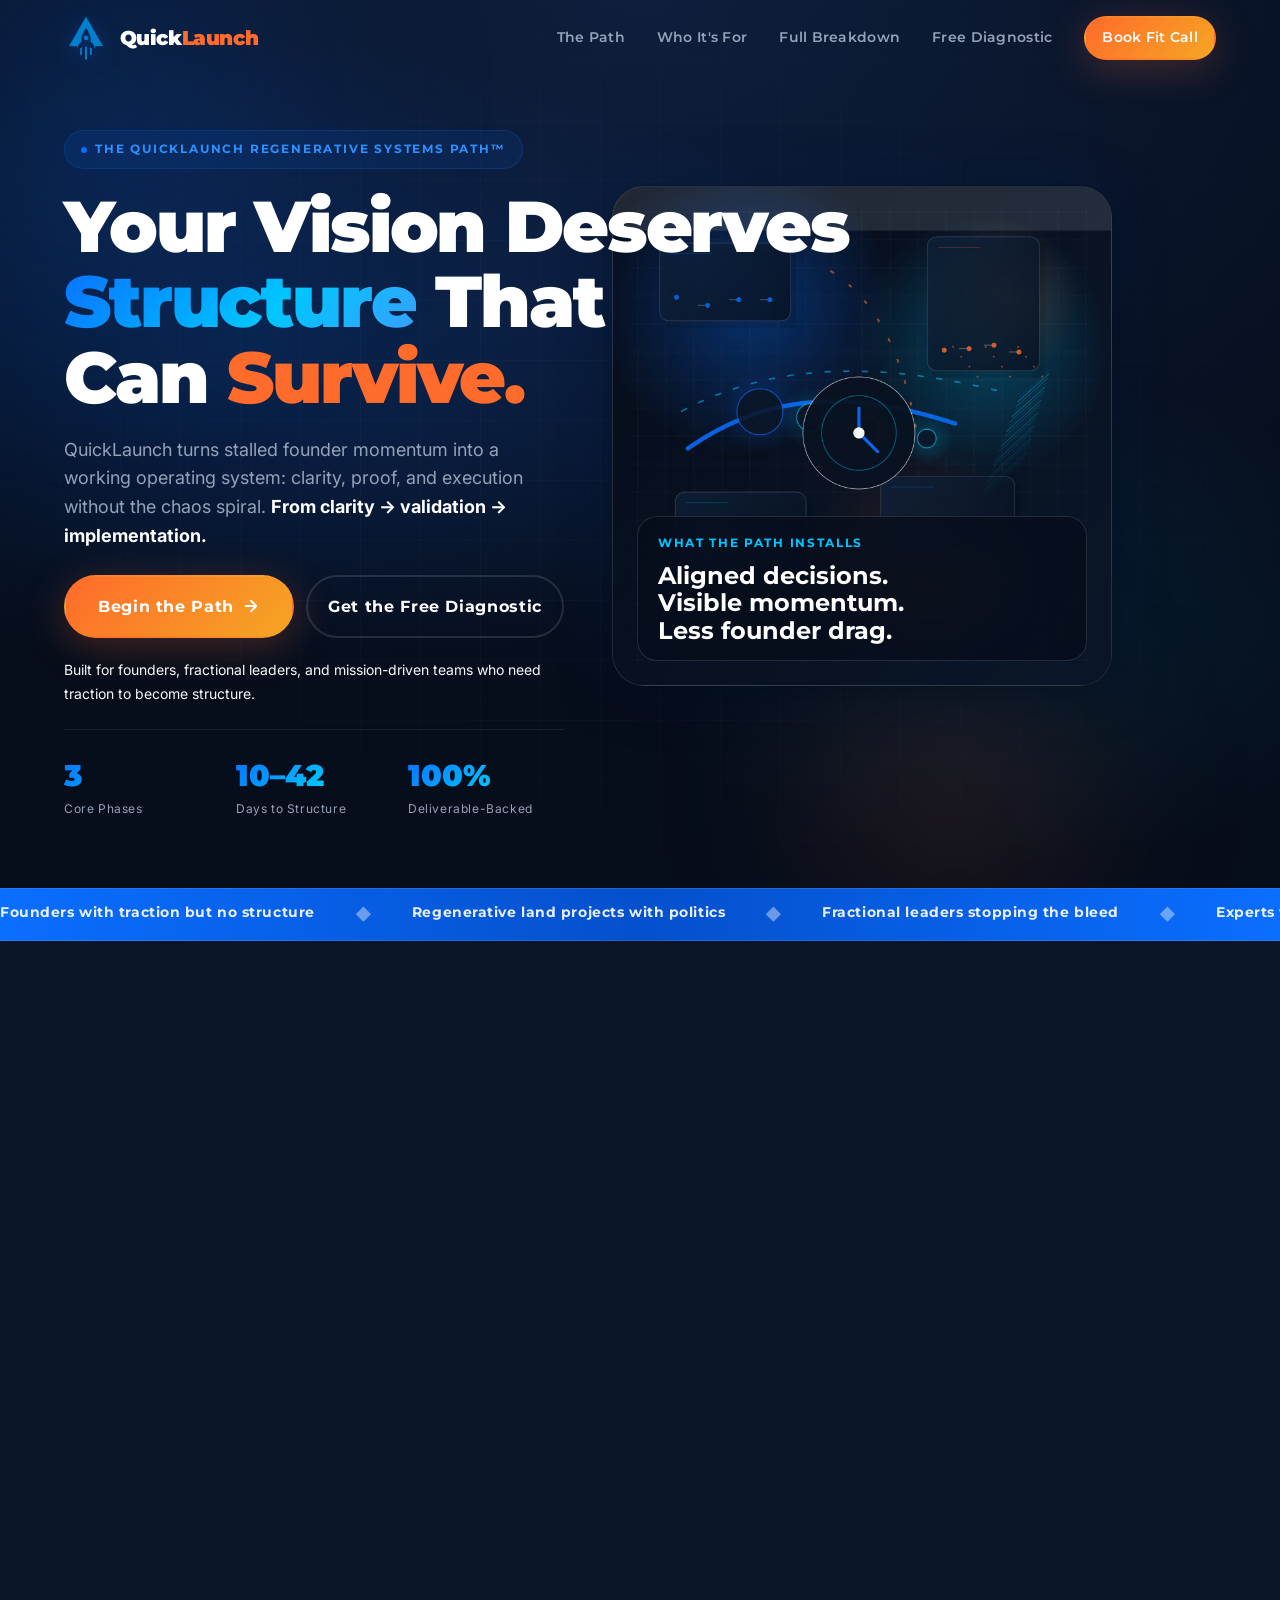
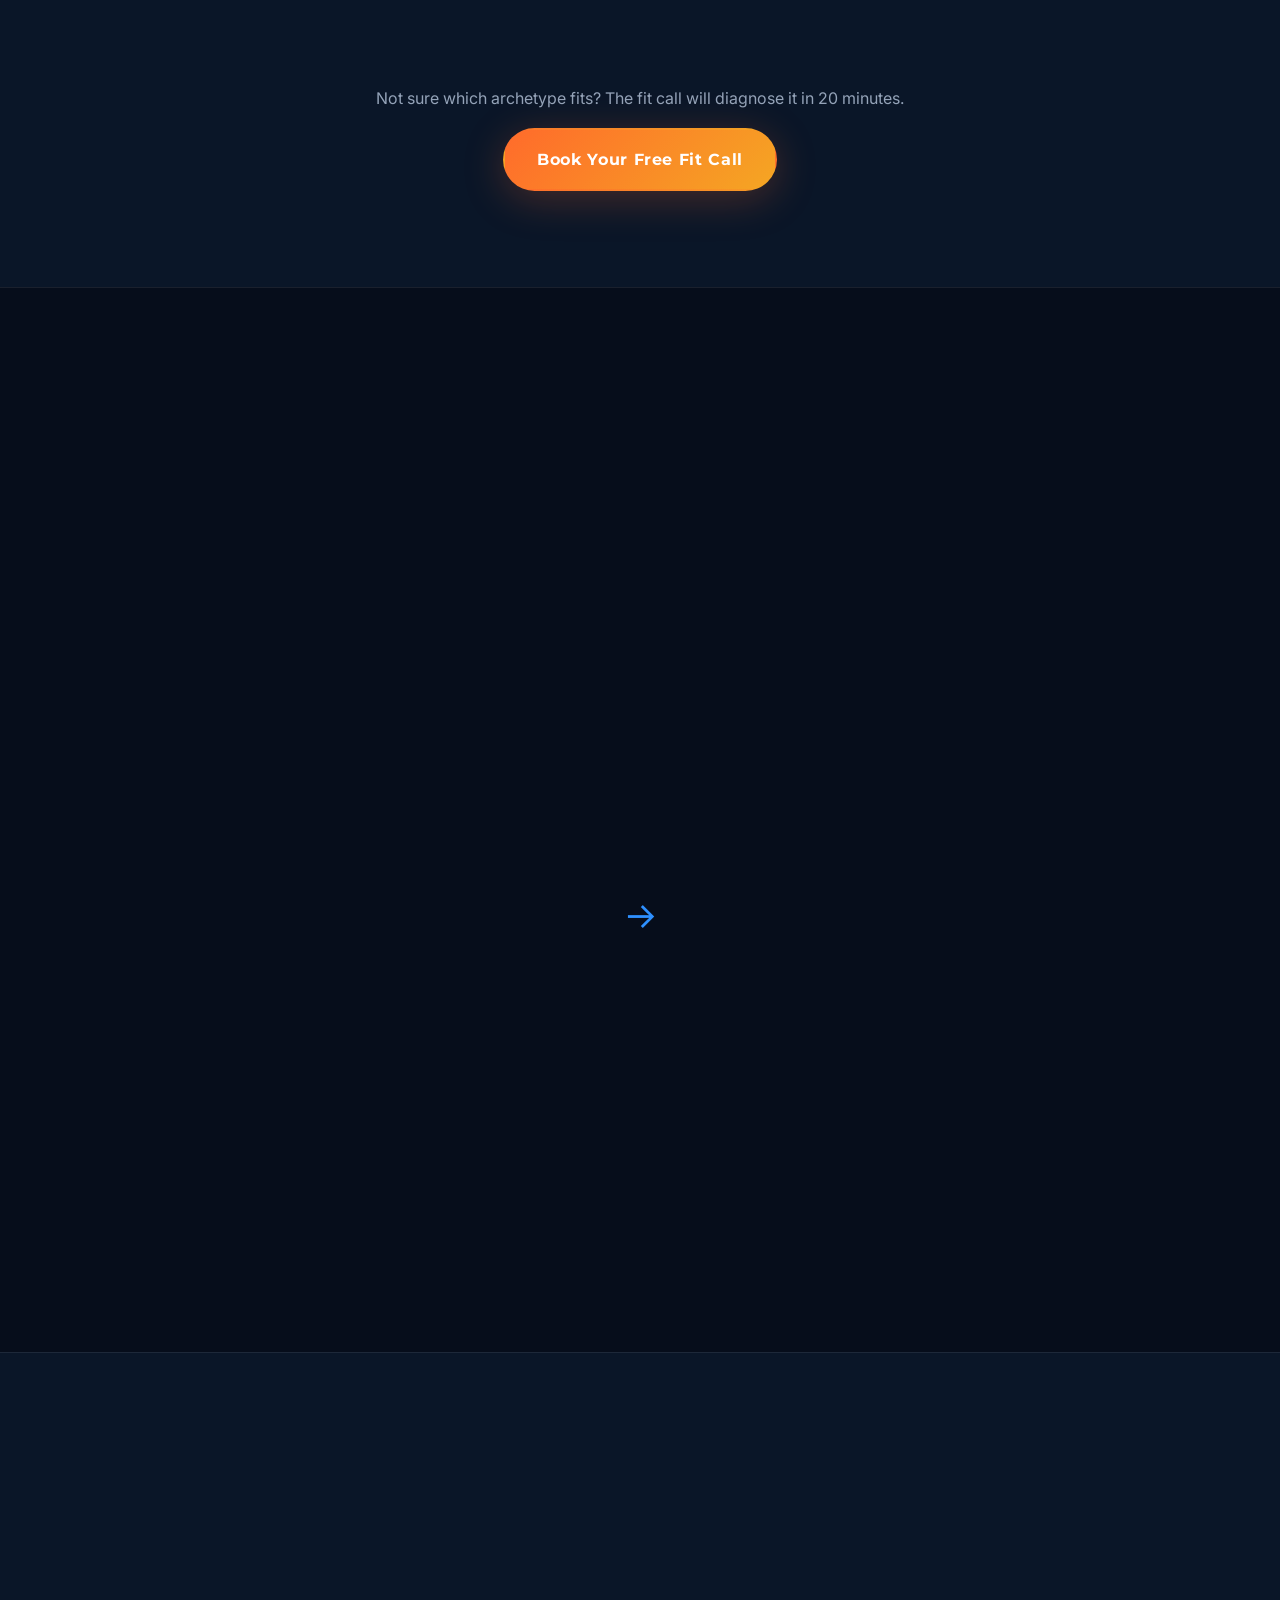
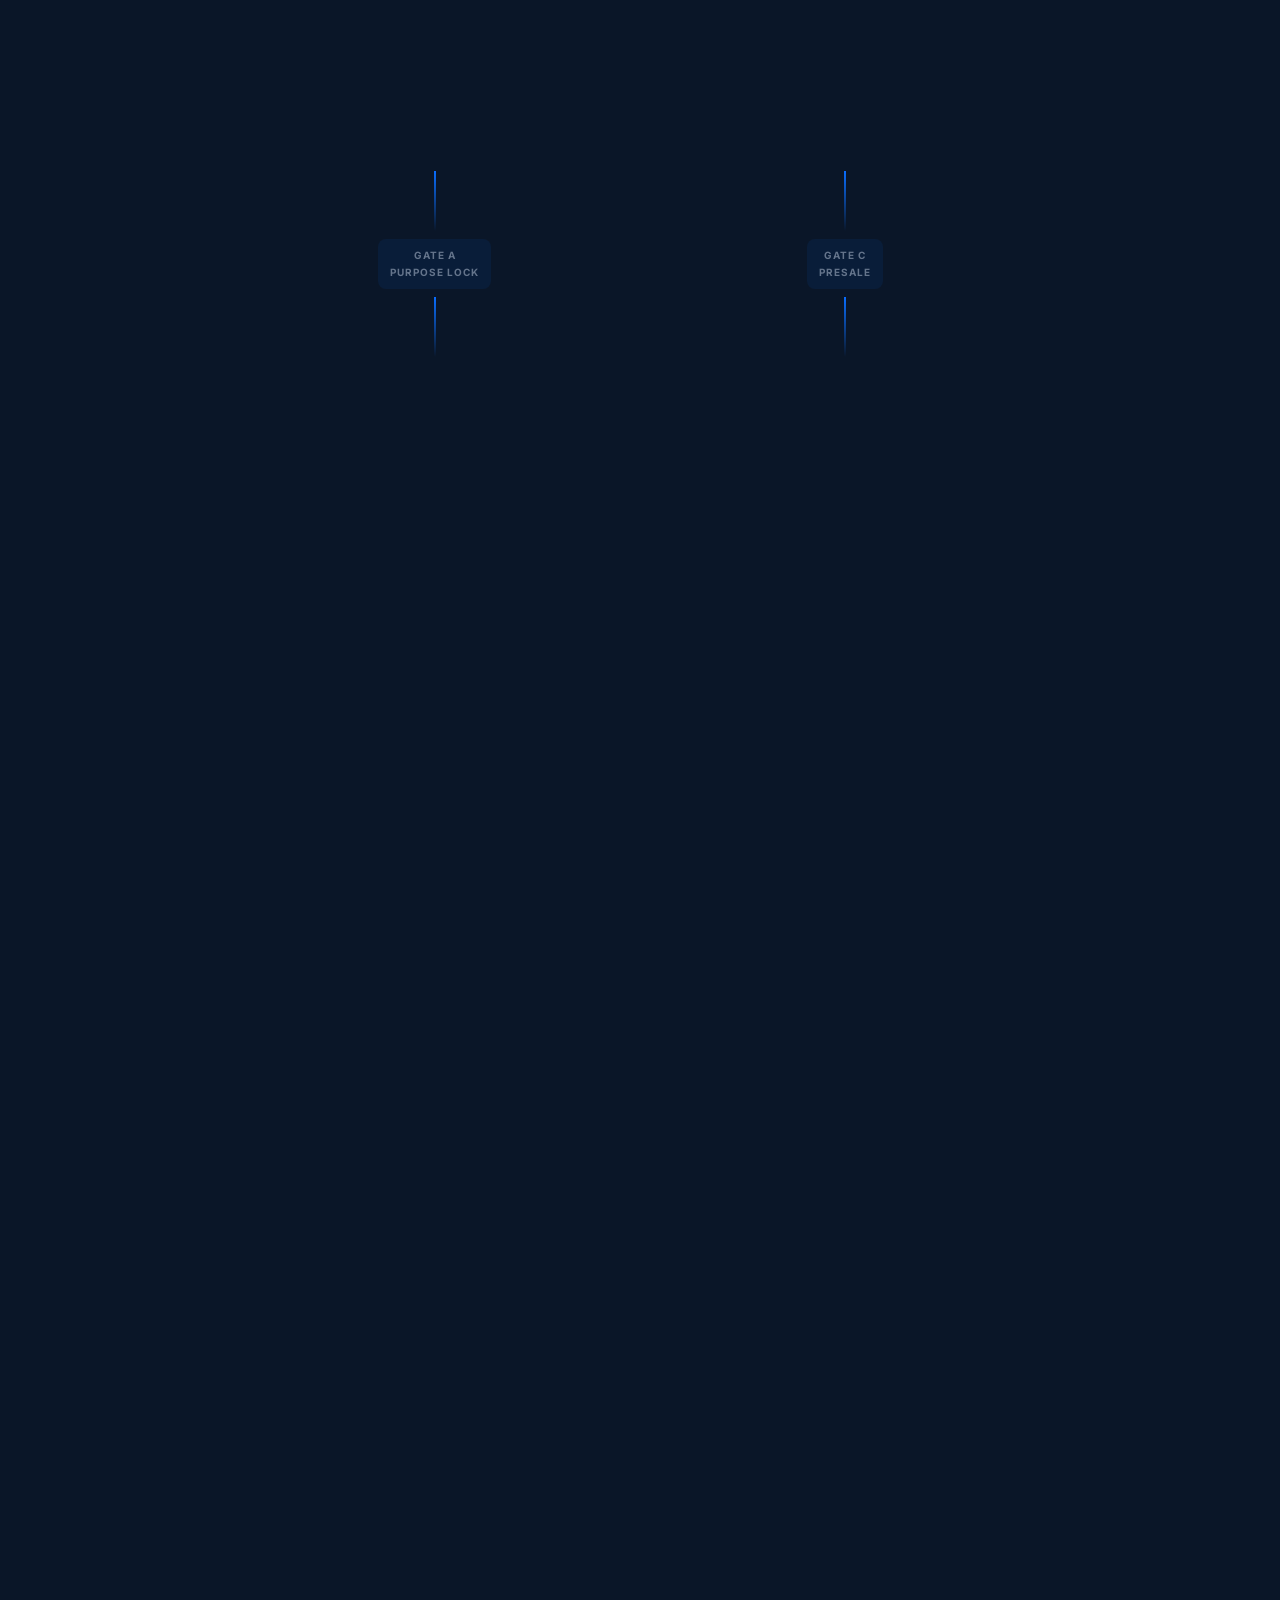
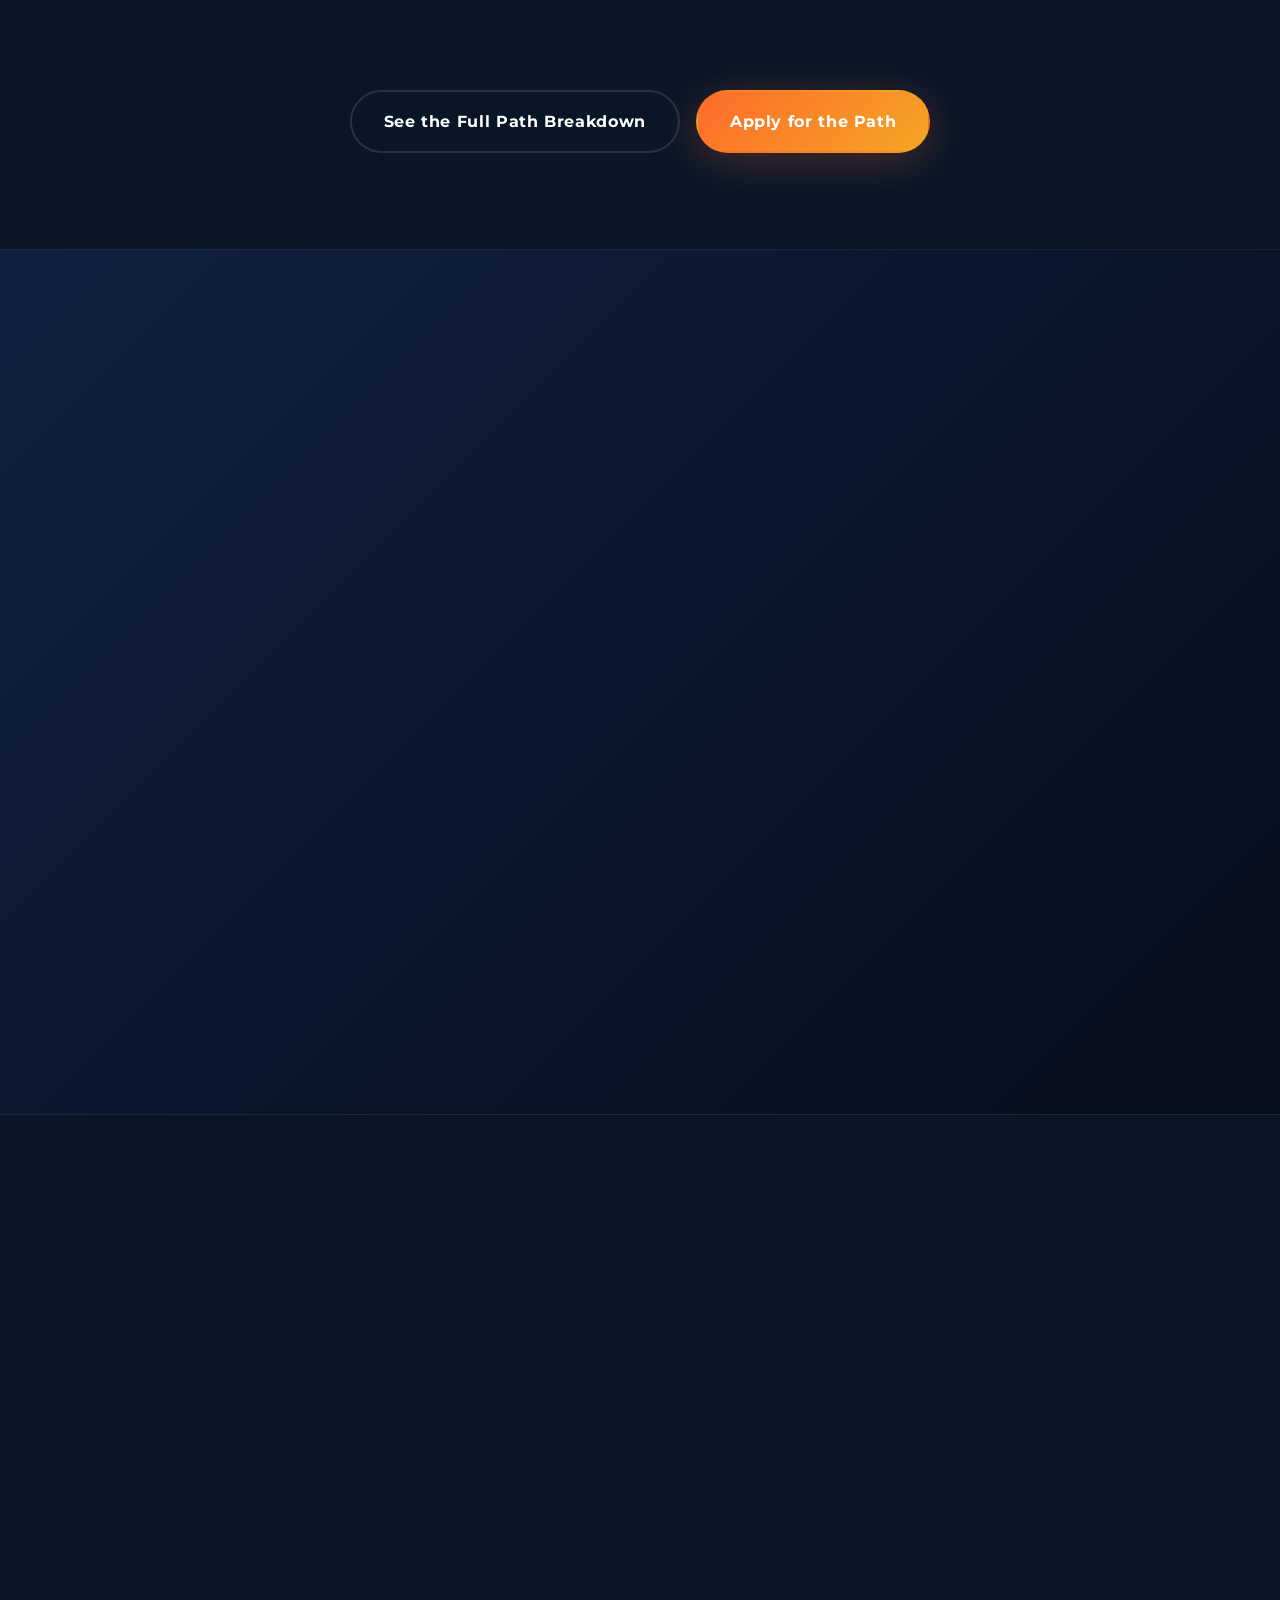
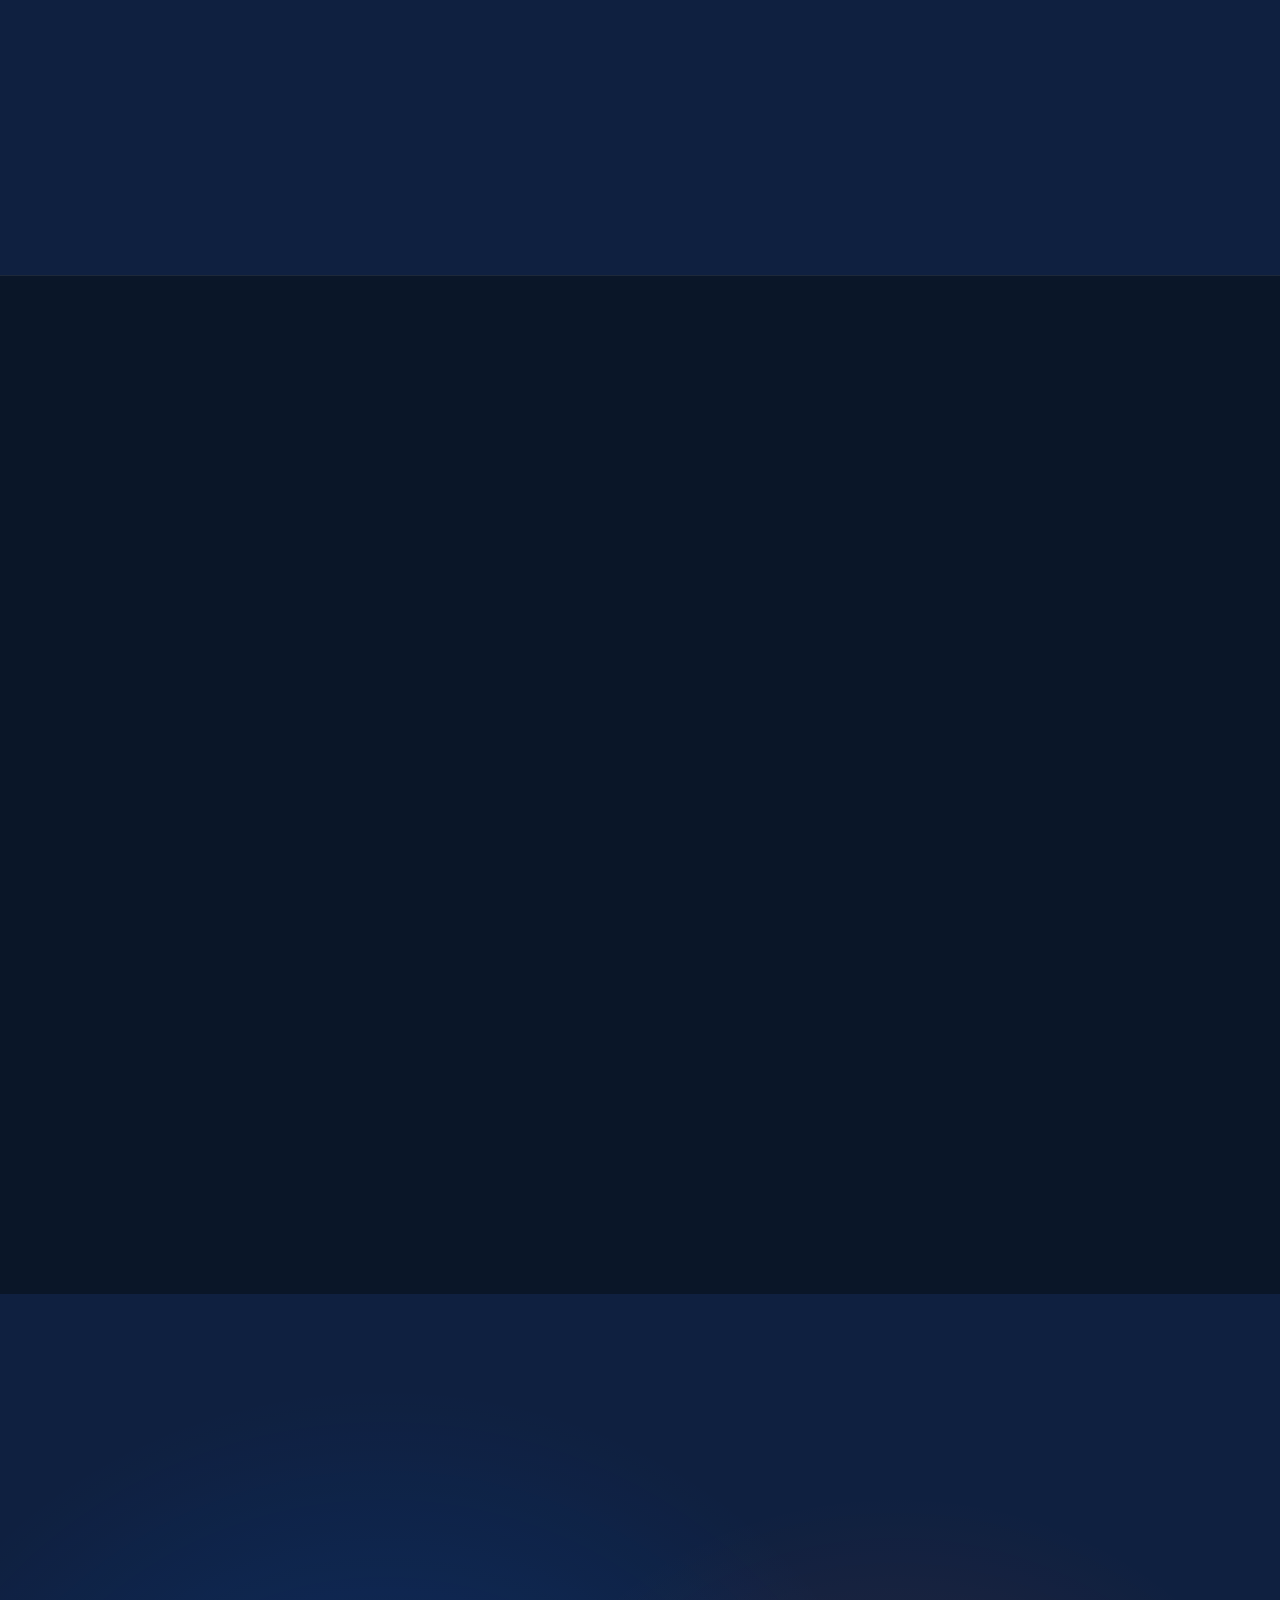
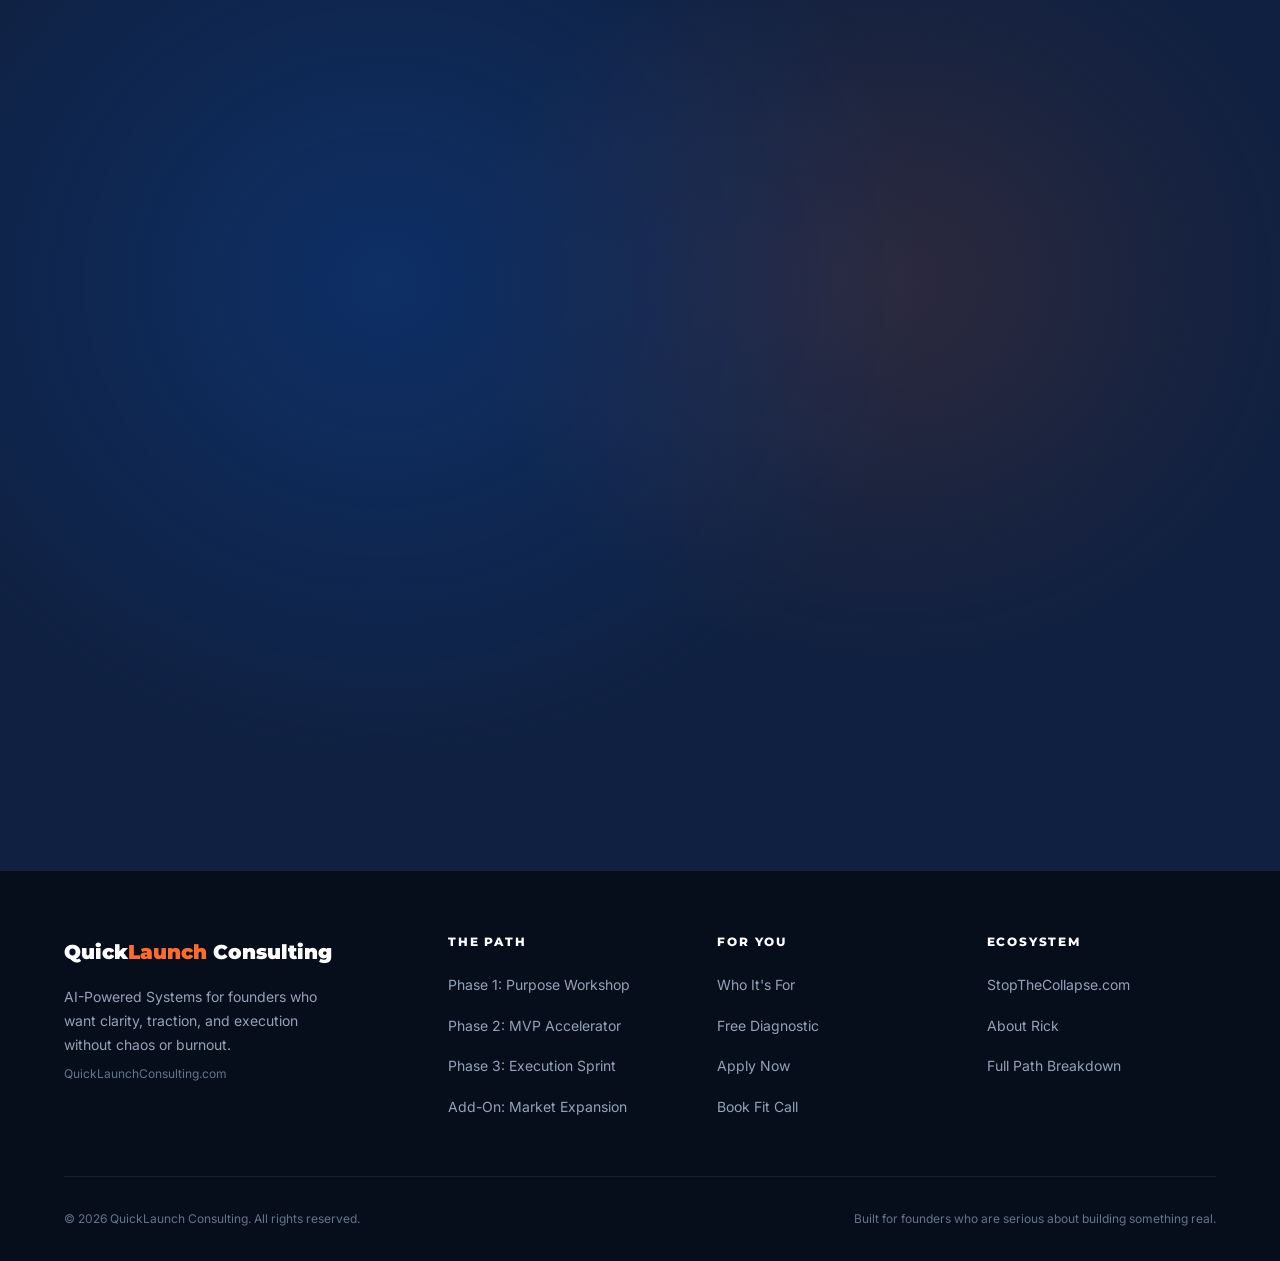
==== commit 780e3bc5: "Add rocket icon to header and use it as favicon" ====
--- a/index.html
+++ b/index.html
@@ -209,6 +209,8 @@
   <link href="https://fonts.googleapis.com/css2?family=Montserrat:ital,wght@0,400;0,600;0,700;0,800;0,900;1,700&family=Inter:wght@400;500;600;700&display=swap" rel="stylesheet">
 
   <!-- CSS -->
+  <link rel="icon" type="image/png" href="assets/images/quicklaunch-icon.png">
+  <link rel="apple-touch-icon" href="assets/images/quicklaunch-icon.png">
   <link rel="stylesheet" href="assets/css/style.css">
 </head>
 <body>
@@ -222,6 +224,7 @@
 <nav id="nav" role="navigation" aria-label="Main navigation">
   <div class="nav-container">
     <a href="index.html" class="nav-logo" aria-label="QuickLaunch Consulting Home">
+      <img src="assets/images/quicklaunch-icon.png" alt="" class="nav-logo-mark" width="28" height="28">
       <span class="nav-logo-text">Quick<span>Launch</span></span>
     </a>
     <div class="nav-links" id="nav-links">
@@ -265,7 +268,9 @@
           The QuickLaunch Regenerative Systems Path™
         </div>
         <h1 class="hero-h1 reveal reveal-delay-1">
-          Your Vision Deserves<br><span class="text-gradient">Structure</span> That Can<br><em>Survive.</em>
+          <span class="hero-line">Your Vision Deserves</span>
+          <span class="hero-line"><span class="text-gradient">Structure</span> That</span>
+          <span class="hero-line">Can <em>Survive.</em></span>
         </h1>
         <p class="hero-body reveal reveal-delay-2">
           QuickLaunch turns stalled founder momentum into a working operating system:
--- a/assets/css/style.css
+++ b/assets/css/style.css
@@ -247,7 +247,19 @@
   display: flex; align-items: center; justify-content: space-between;
   max-width: var(--container); margin: 0 auto; padding: 0 var(--sp-6);
 }
+.nav-logo {
+  display: inline-flex;
+  align-items: center;
+  gap: 0.72rem;
+}
 .nav-logo img { height: 44px; width: auto; }
+.nav-logo-mark {
+  width: 28px;
+  height: 28px;
+  object-fit: contain;
+  filter: drop-shadow(0 4px 10px rgba(10,110,255,0.28));
+  flex-shrink: 0;
+}
 .nav-logo-text {
   font-family: var(--font-h); font-size: var(--text-xl); font-weight: 900;
   color: var(--white); letter-spacing: -0.02em;
@@ -351,7 +363,120 @@
   gap: var(--sp-10); align-items: center;
 }
 @media (min-width: 1024px) {
-  .hero-inner { grid-template-columns: minmax(0, 540px) minmax(0, 1fr); gap: var(--sp-16); }
+  .hero-inner { grid-template-columns: minmax(0, 500px) minmax(400px, 500px); gap: var(--sp-12); }
+  }
+@media (min-width: 1024px) {
+  .hero {
+    min-height: calc(100svh - 12px);
+    padding: 92px 0 var(--sp-8);
+  }
+  .hero-content {
+    position: relative;
+    z-index: 2;
+    max-width: 500px;
+  }
+  .hero-h1 {
+    font-size: clamp(2.9rem, 4.25vw, 4.2rem);
+    line-height: 0.92;
+    margin-bottom: var(--sp-3);
+    max-width: 8.5ch;
+  }
+  .hero-line {
+    display: block;
+    white-space: nowrap;
+  }
+  .hero-body {
+    font-size: 0.98rem;
+    margin-bottom: var(--sp-3);
+    line-height: 1.42;
+    max-width: 31rem;
+  }
+  .hero-ctas {
+    gap: var(--sp-3);
+    margin-bottom: var(--sp-3);
+  }
+  .hero-proofline {
+    margin-bottom: var(--sp-3);
+    font-size: 0.78rem;
+  }
+  .hero-stats {
+    padding-top: var(--sp-3);
+    gap: var(--sp-3);
+    max-width: 31rem;
+  }
+  .hero-stat strong {
+    font-size: 1.55rem;
+  }
+  .hero-meta {
+    display: none;
+  }
+  .hero-visual {
+    width: min(100%, 460px);
+    align-self: start;
+    justify-self: end;
+    position: relative;
+    z-index: 1;
+    margin-top: 3.5rem;
+  }
+  .hero-visual-caption strong {
+    font-size: 1.15rem;
+  }
+}
+
+@media (min-width: 1024px) and (max-height: 860px) {
+  .hero {
+    padding-top: 84px;
+    padding-bottom: var(--sp-4);
+  }
+  .hero-h1 {
+    font-size: clamp(2.45rem, 3.9vw, 3.7rem);
+    margin-bottom: var(--sp-2);
+  }
+  .hero-body {
+    font-size: 0.84rem;
+    line-height: 1.34;
+    margin-bottom: 0.65rem;
+  }
+  .hero-proofline,
+  .hero-meta {
+    display: none;
+  }
+  .hero-ctas {
+    gap: var(--sp-2);
+    margin-bottom: 0;
+  }
+  .hero-ctas .btn {
+    padding: 0.8rem 1.2rem;
+    font-size: 0.92rem;
+  }
+  .hero-stats {
+    display: grid;
+    grid-template-columns: repeat(3, minmax(0, 1fr));
+    gap: 0.5rem;
+    padding-top: 0.55rem;
+    border-top: 0;
+  }
+  .hero-stat strong {
+    font-size: 1.15rem;
+  }
+  .hero-stat span {
+    font-size: 0.62rem;
+    line-height: 1.2;
+  }
+  .hero-visual {
+    width: min(100%, 380px);
+    justify-self: end;
+    margin-top: 2.5rem;
+  }
+  .hero-visual-caption {
+    left: var(--sp-4);
+    right: var(--sp-4);
+    bottom: var(--sp-4);
+    padding: var(--sp-3) var(--sp-4);
+  }
+  .hero-visual-caption strong {
+    font-size: 1rem;
+  }
 }
 
 .hero-eyebrow {
@@ -1350,6 +1475,13 @@
   .hero {
     padding-top: 78px;
   }
+  .nav-logo {
+    gap: 0.55rem;
+  }
+  .nav-logo-mark {
+    width: 24px;
+    height: 24px;
+  }
   .hero-h1 {
     font-size: clamp(2rem, 8.4vw, 2.7rem);
   }
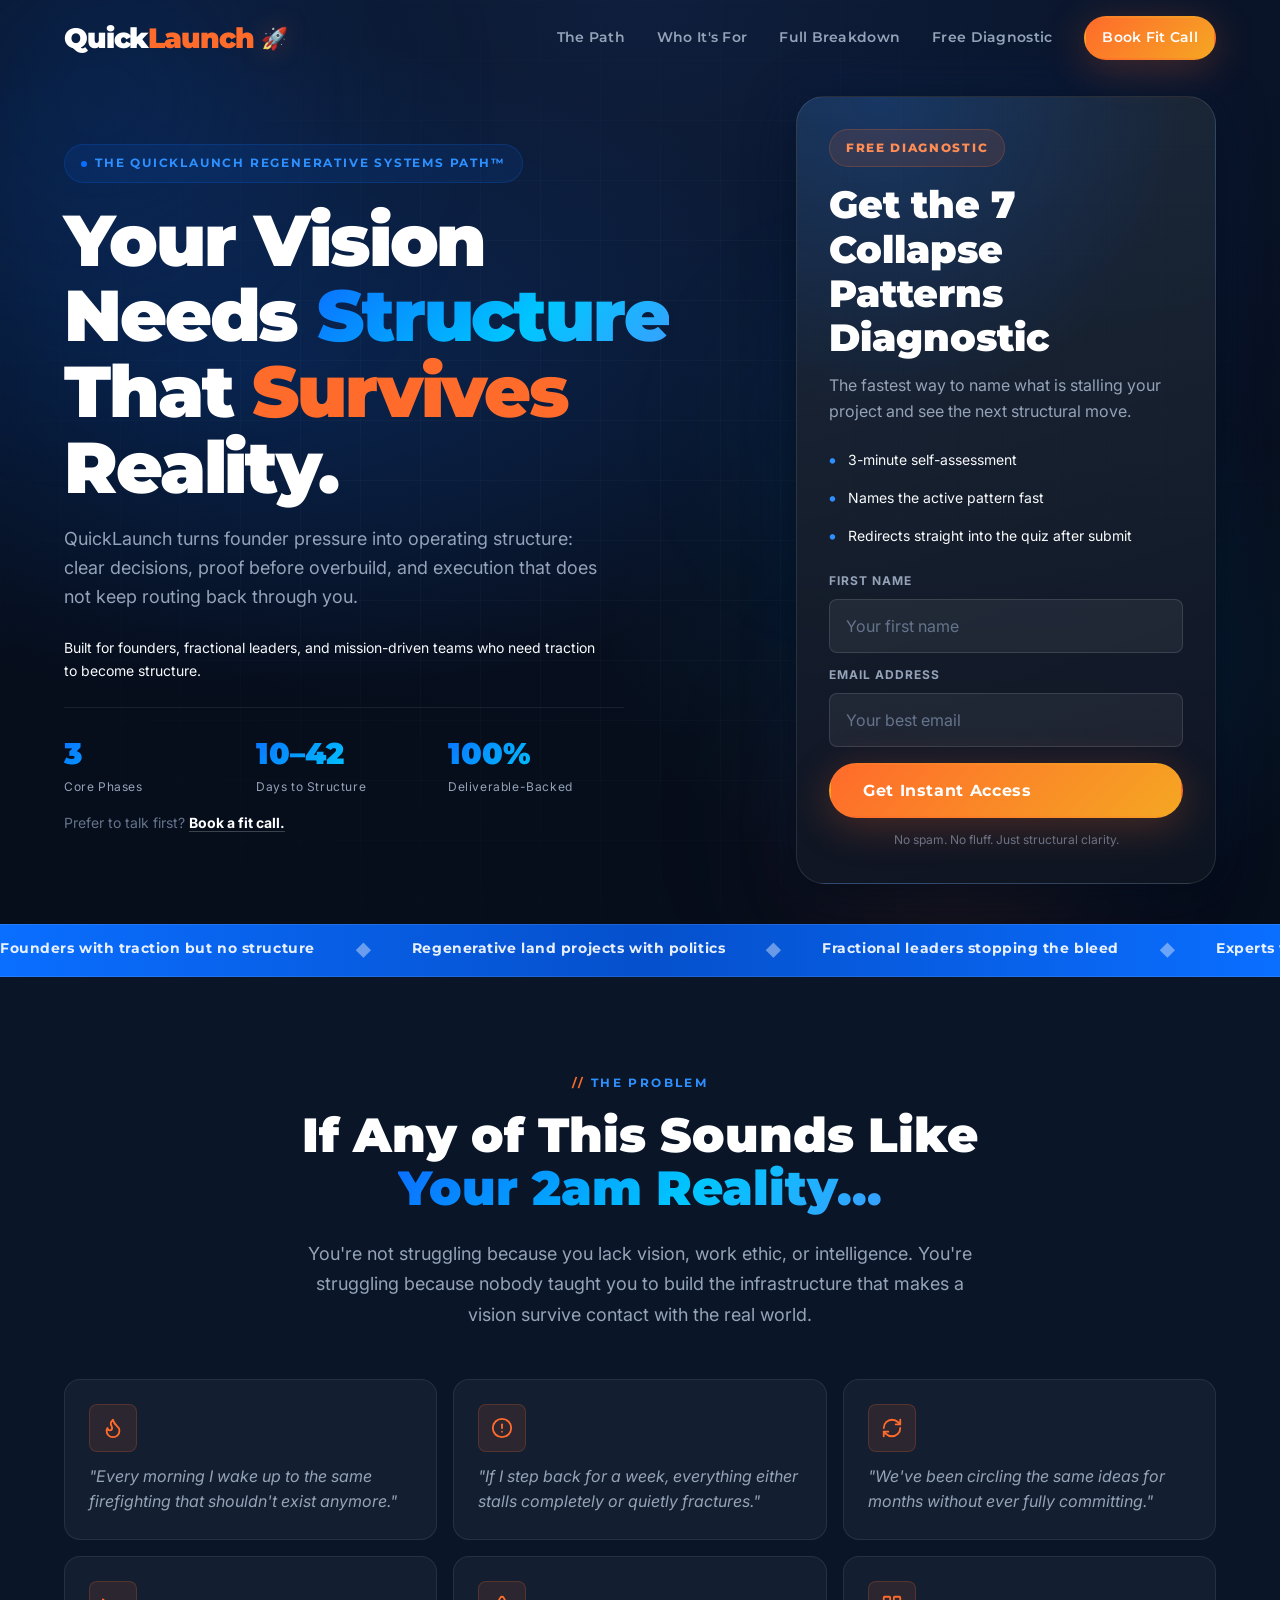
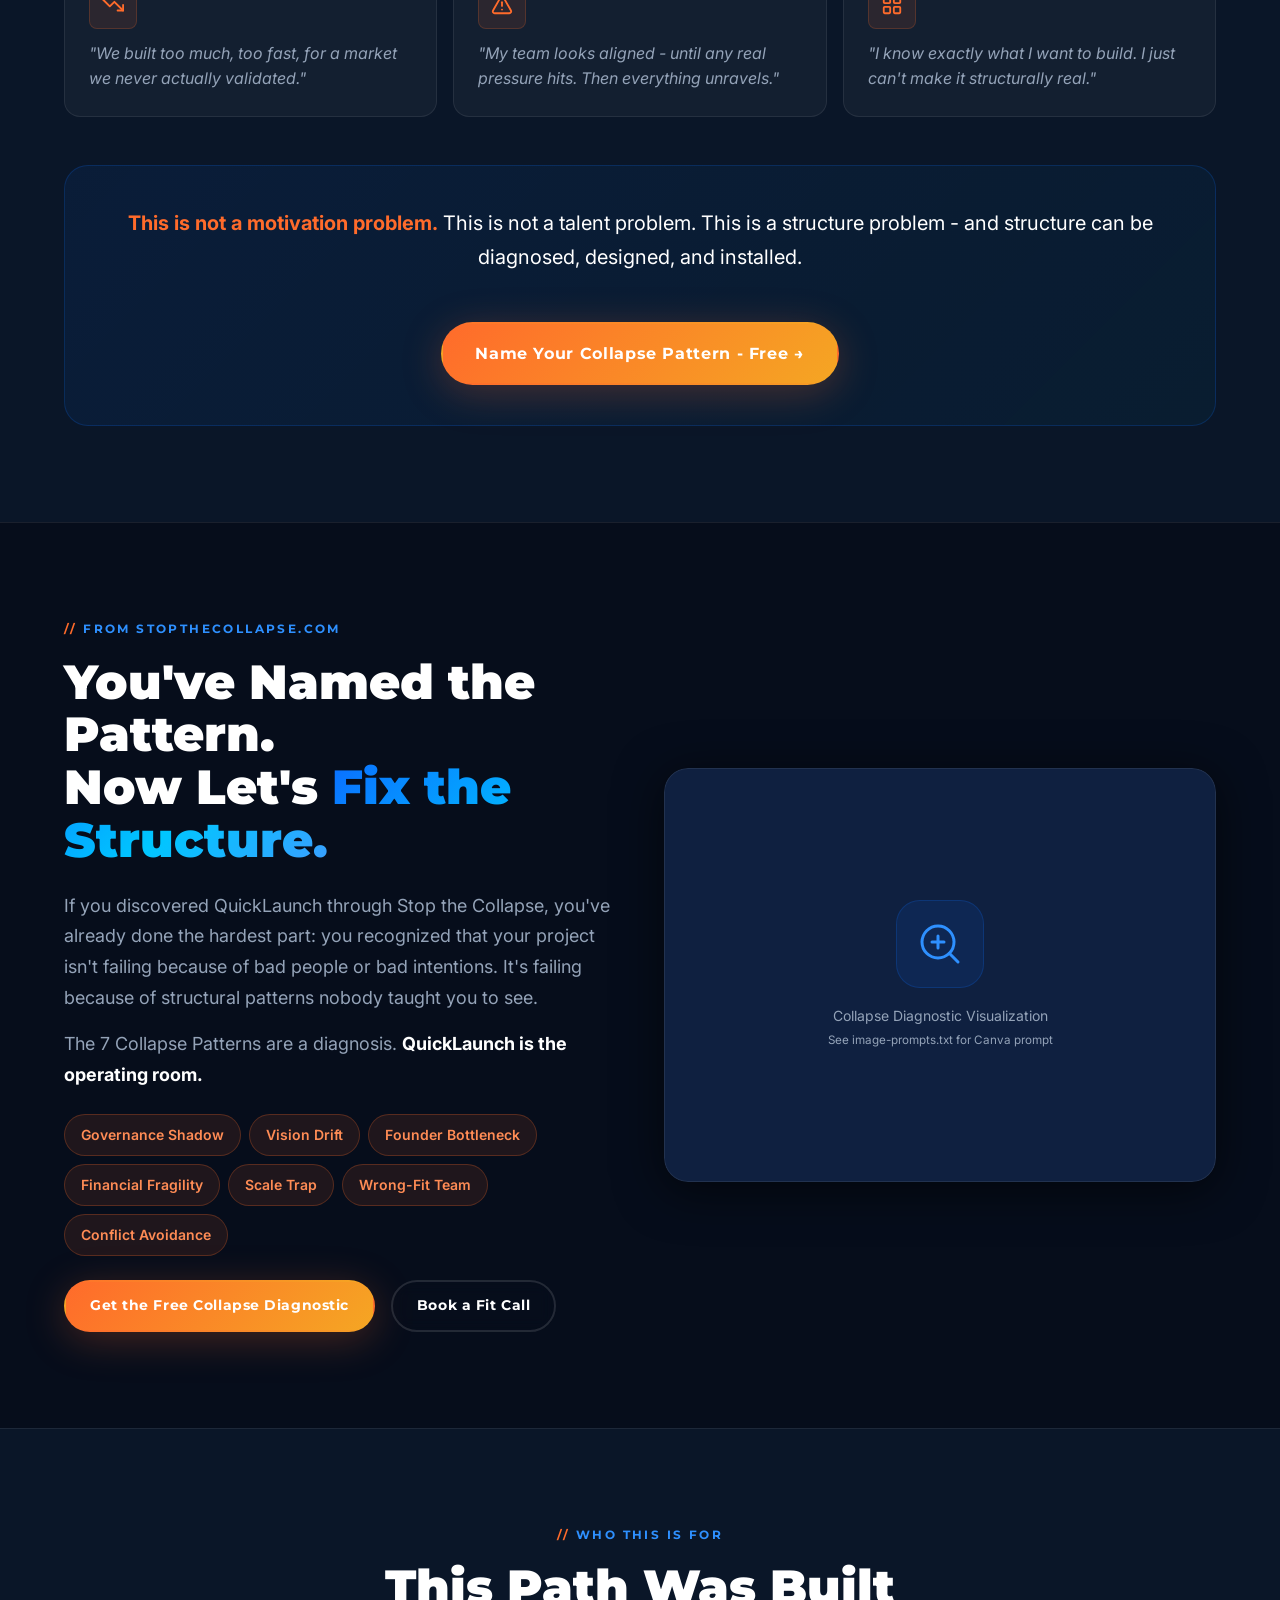
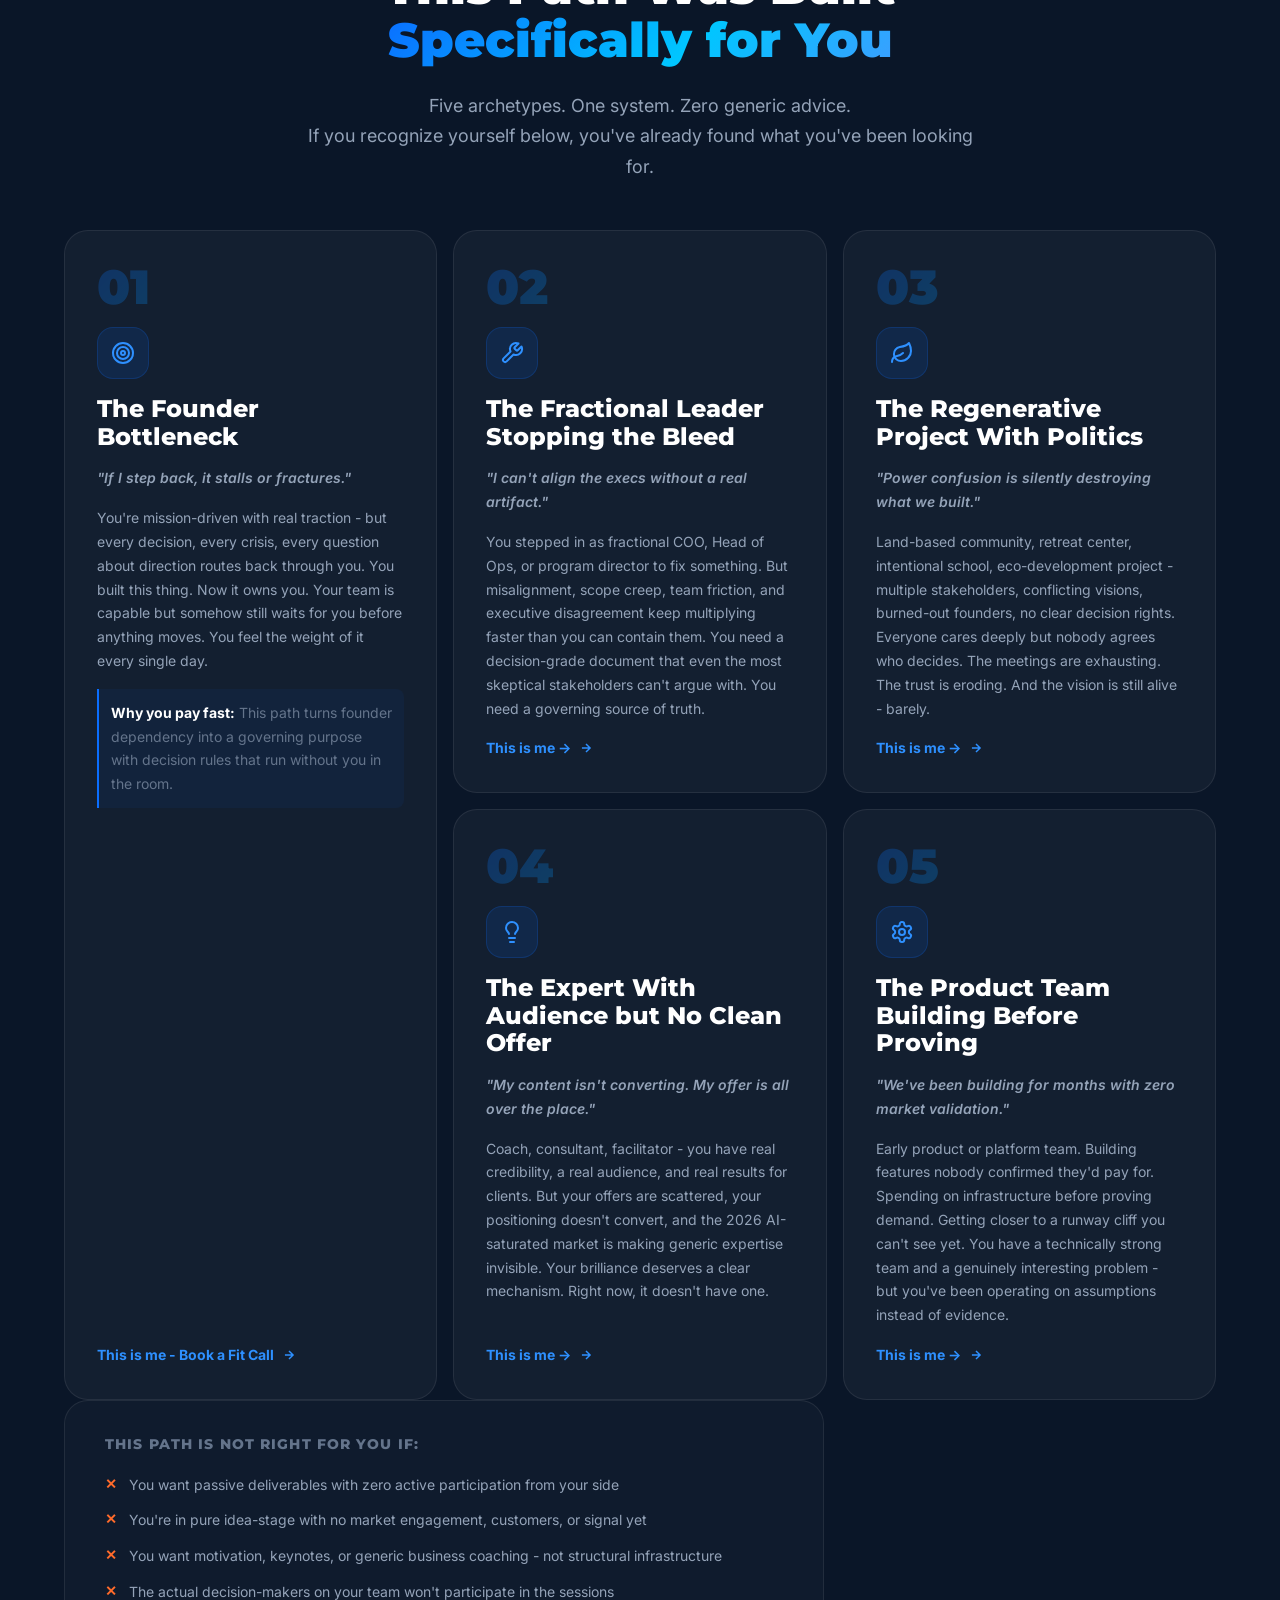
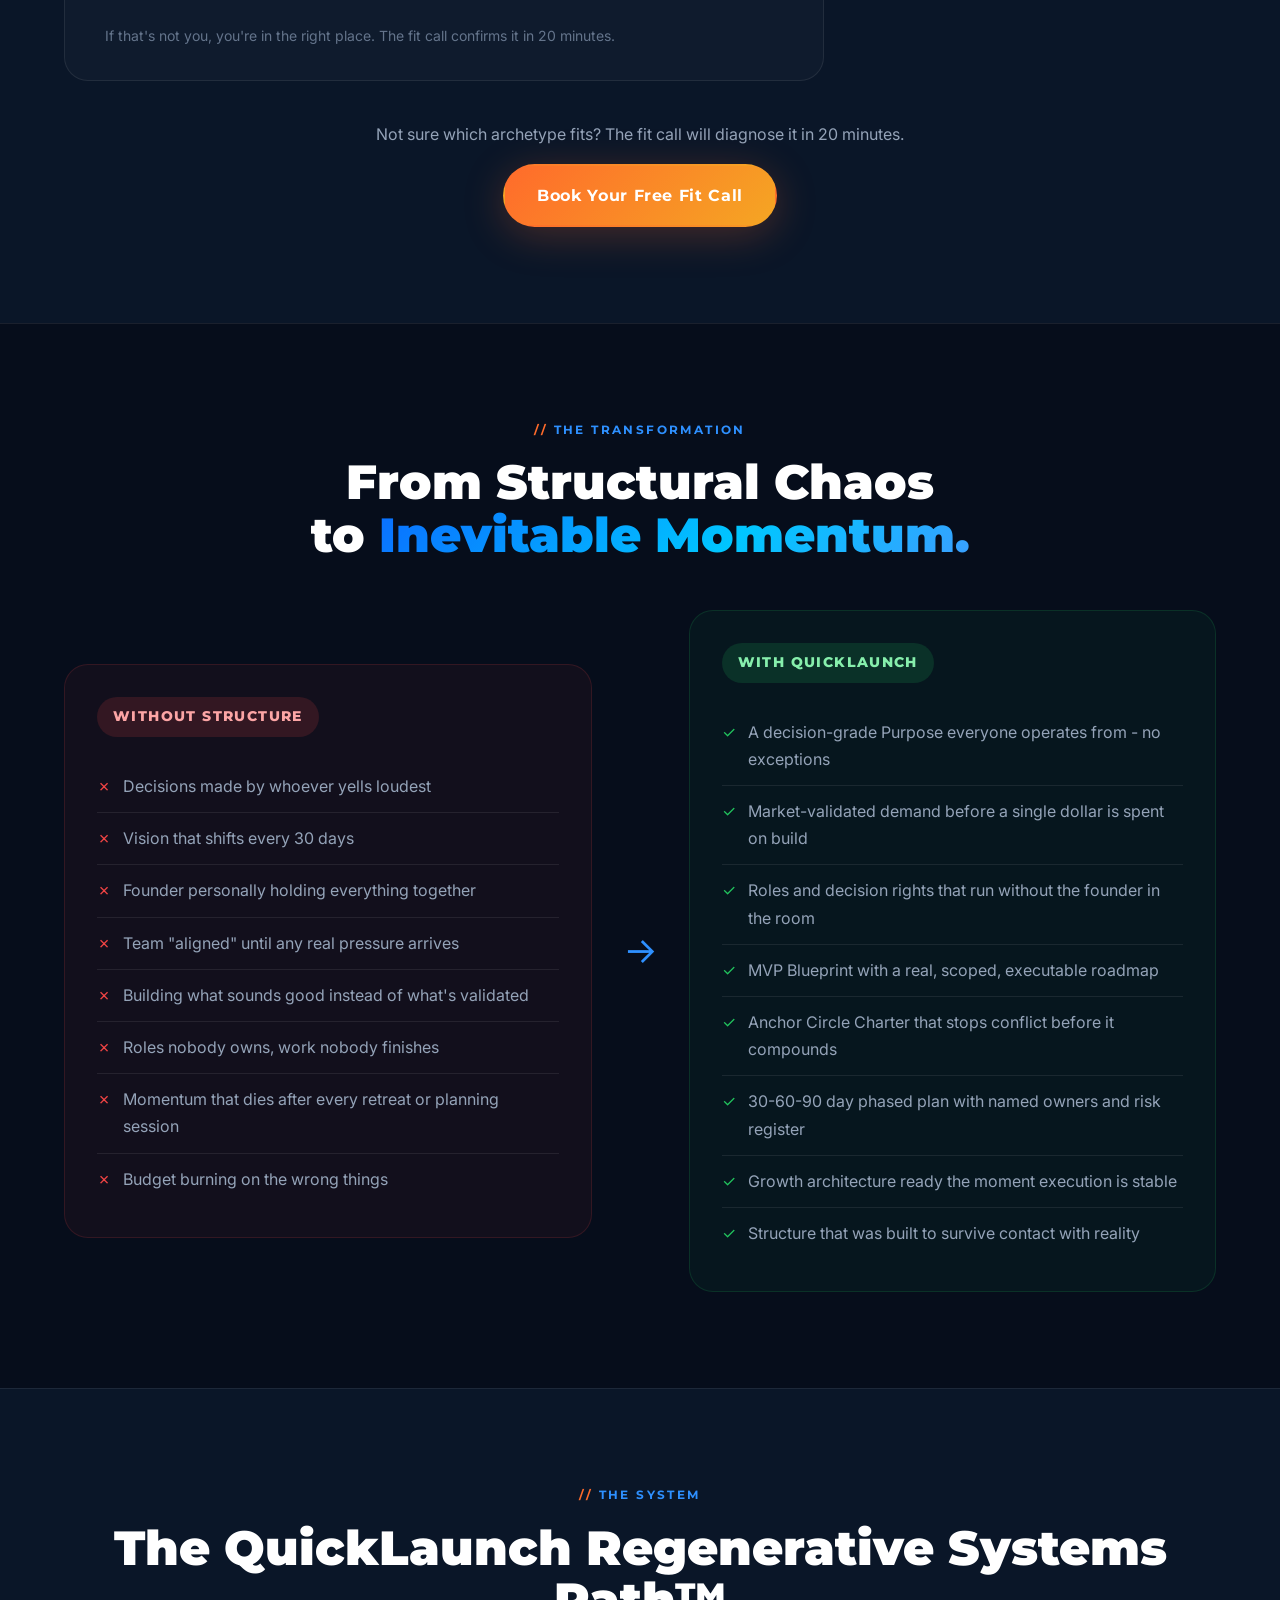
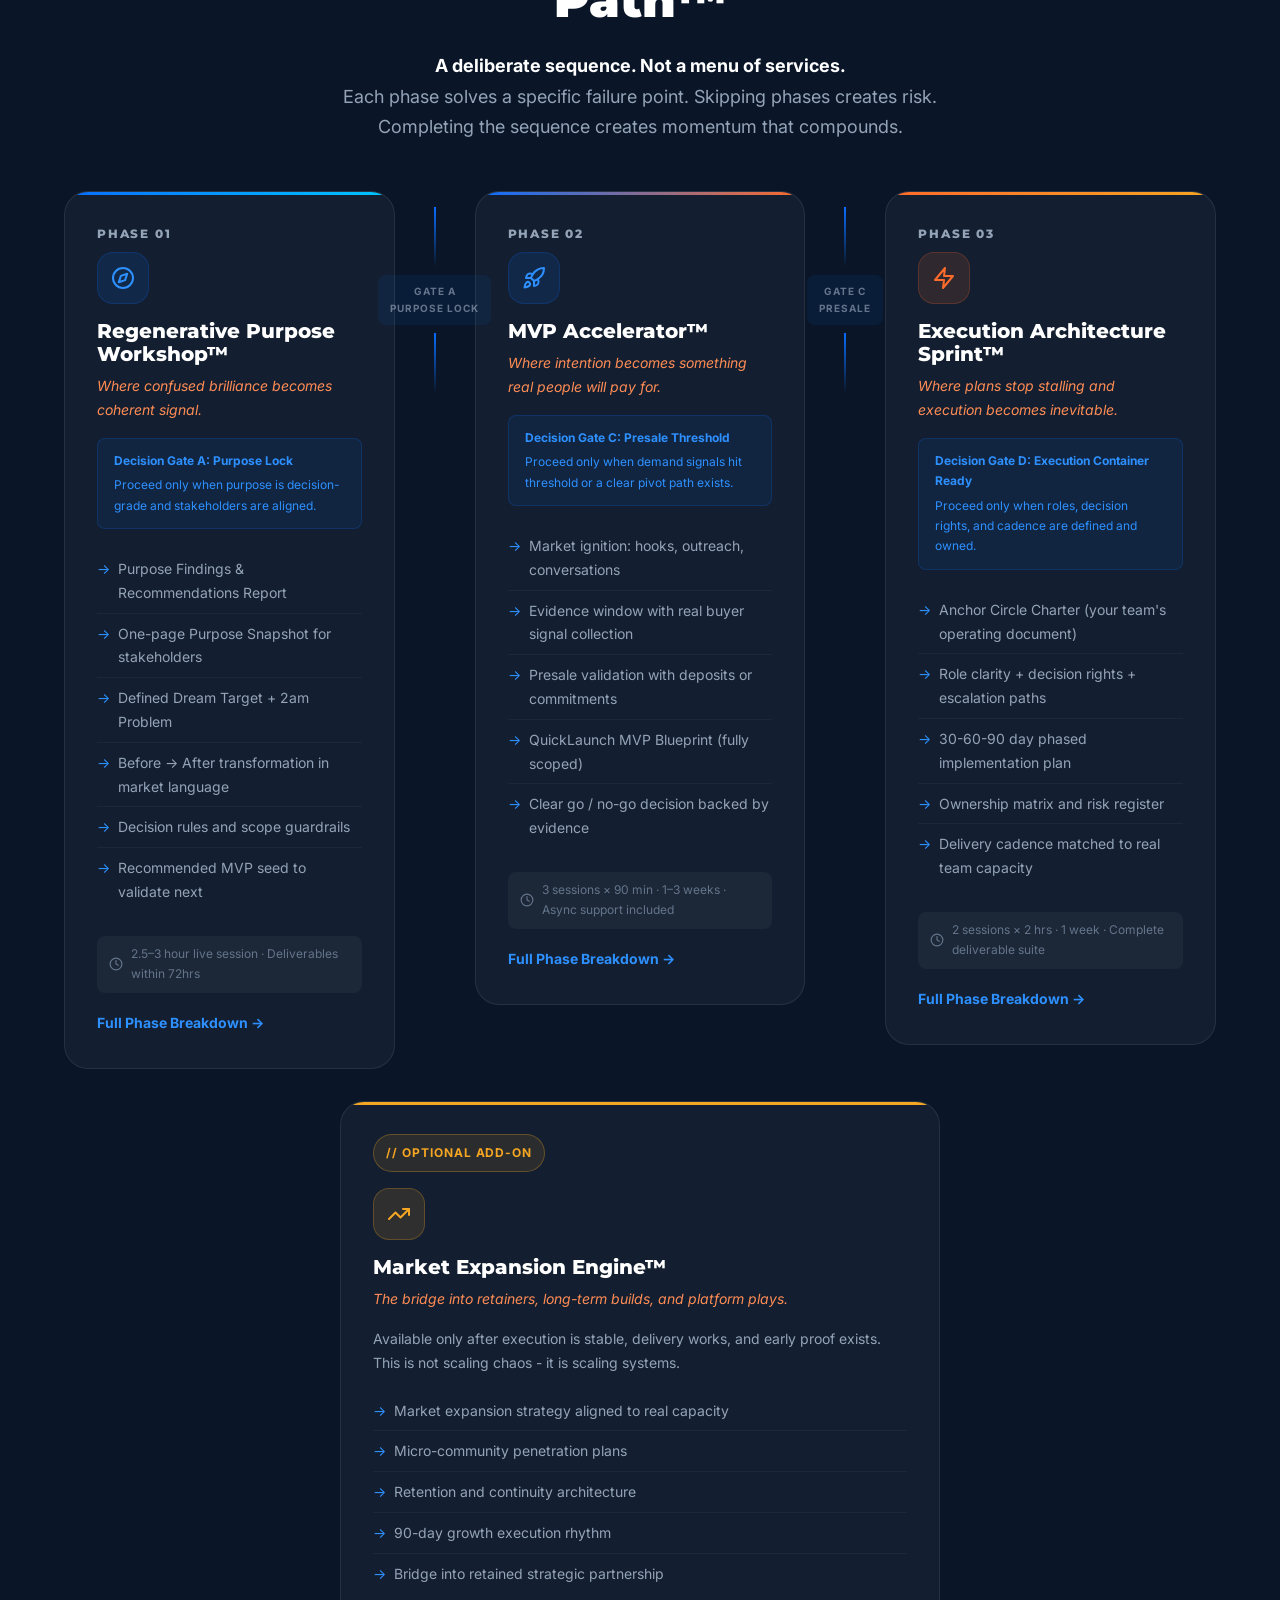
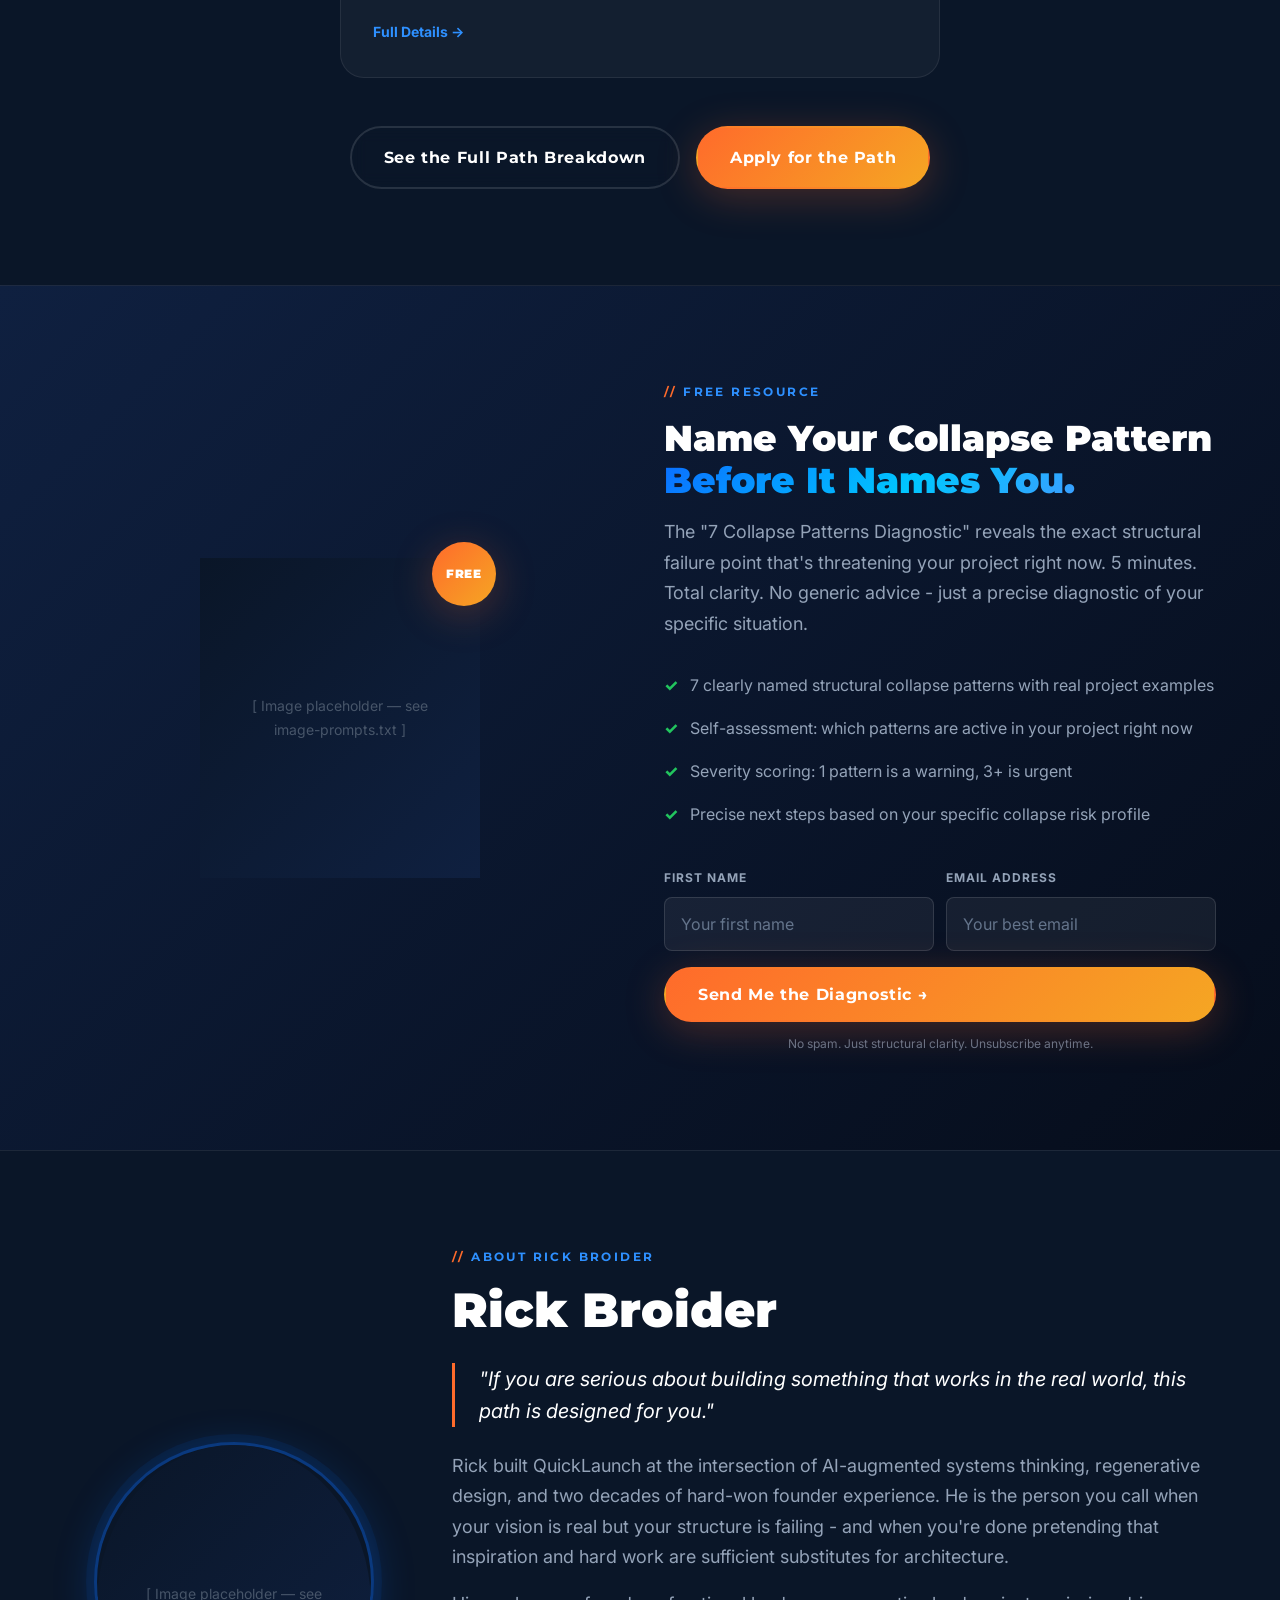
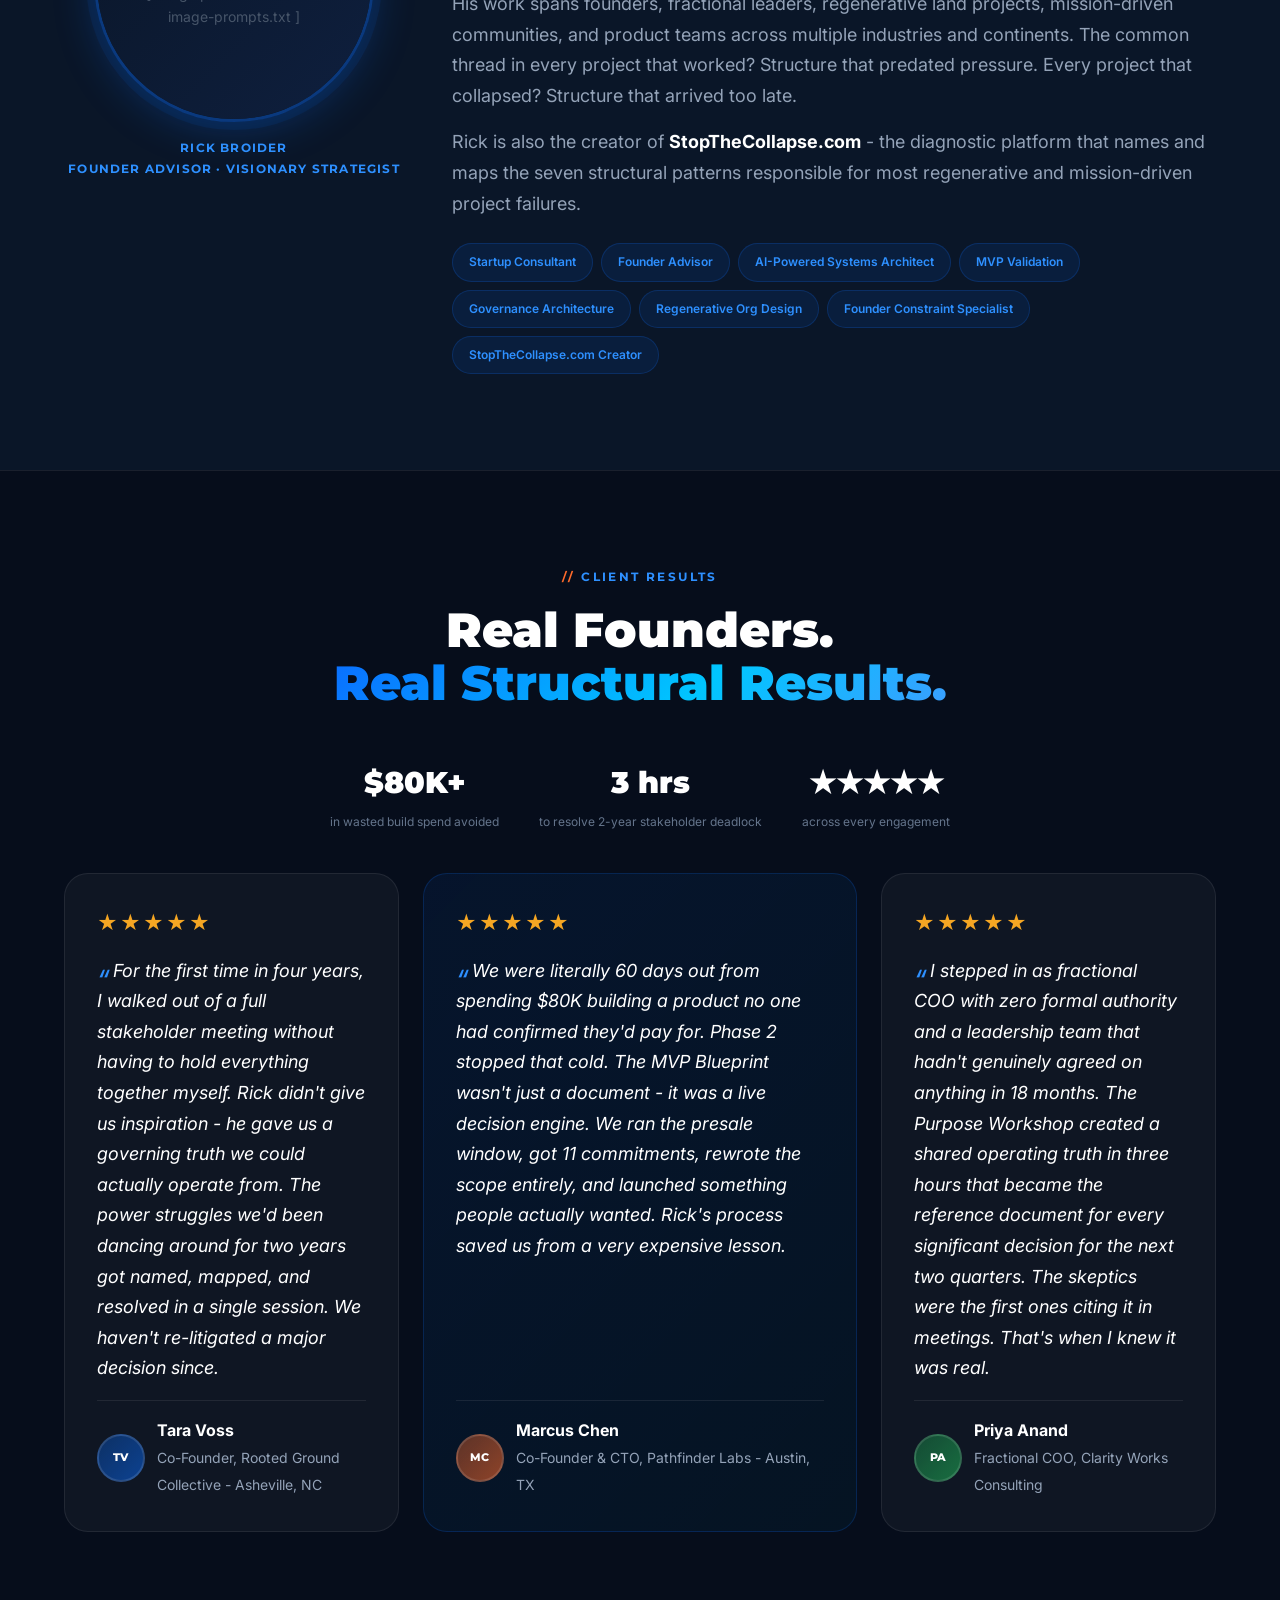
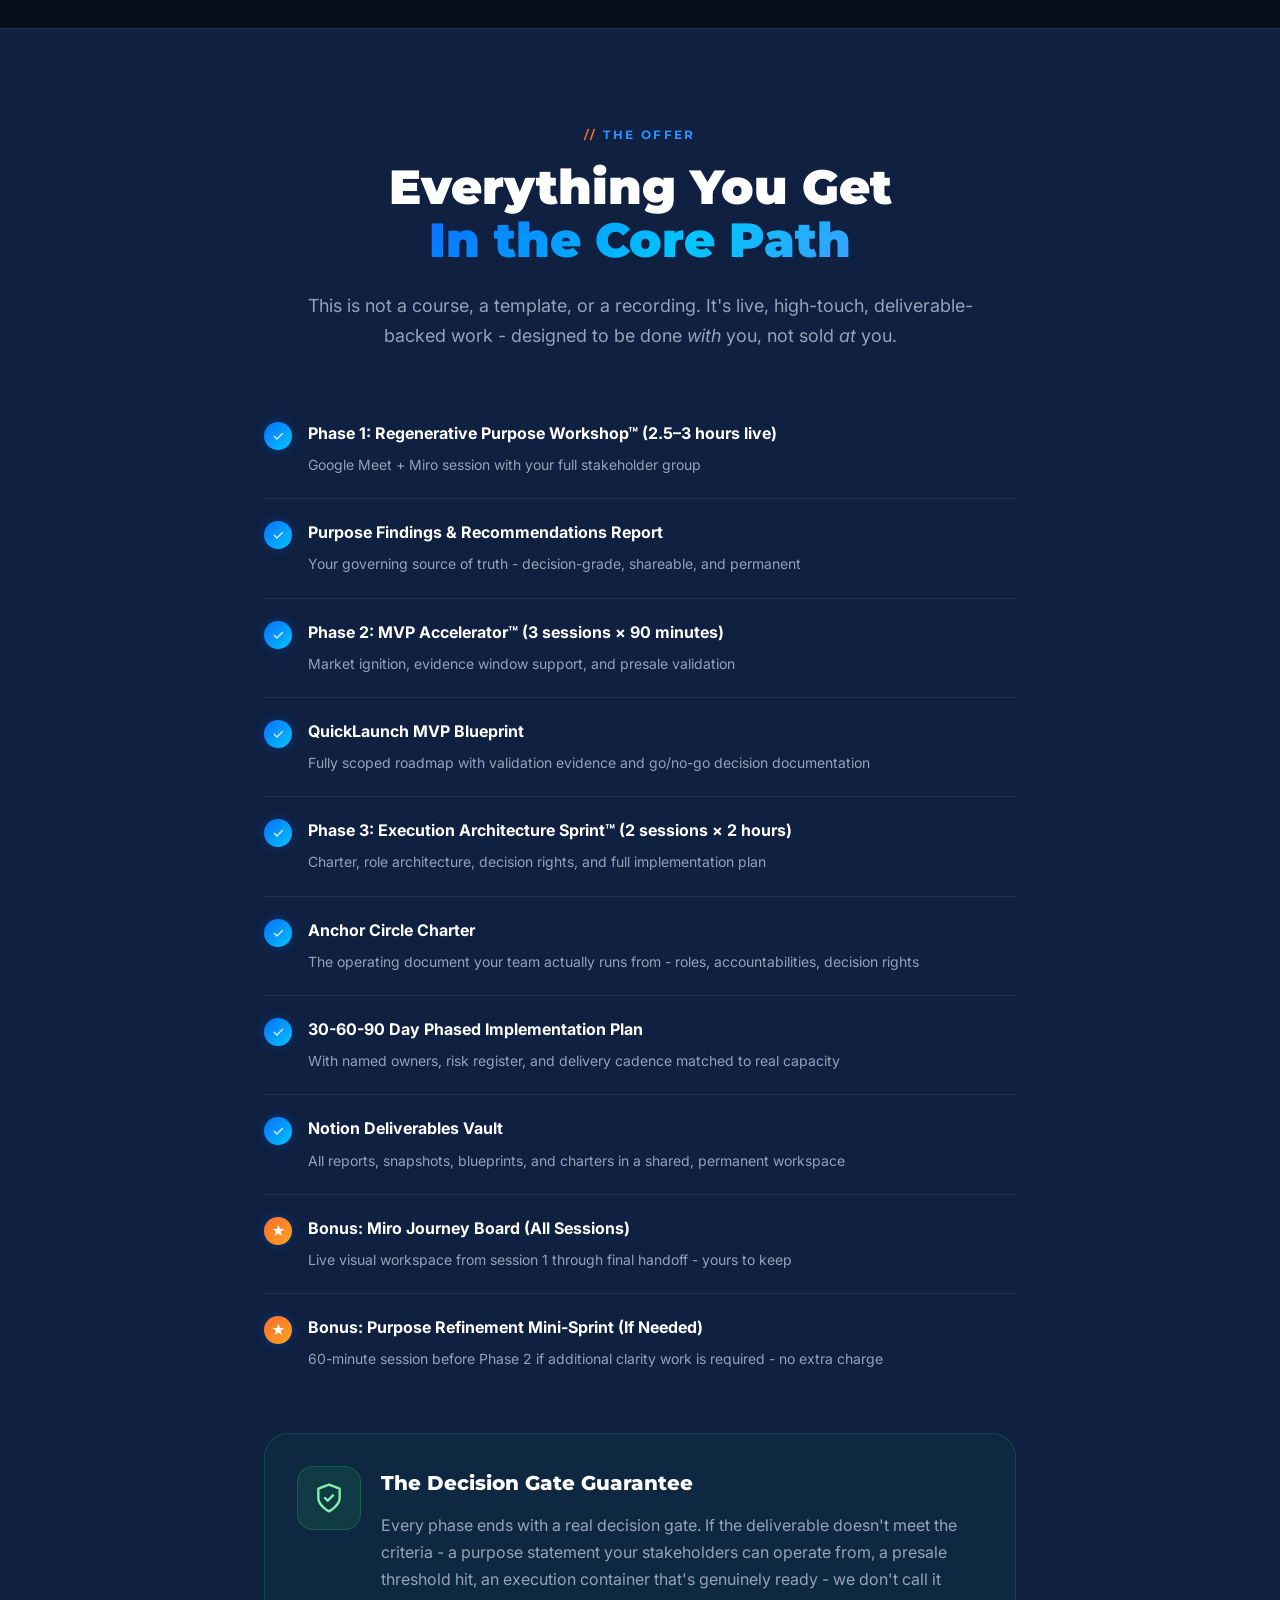
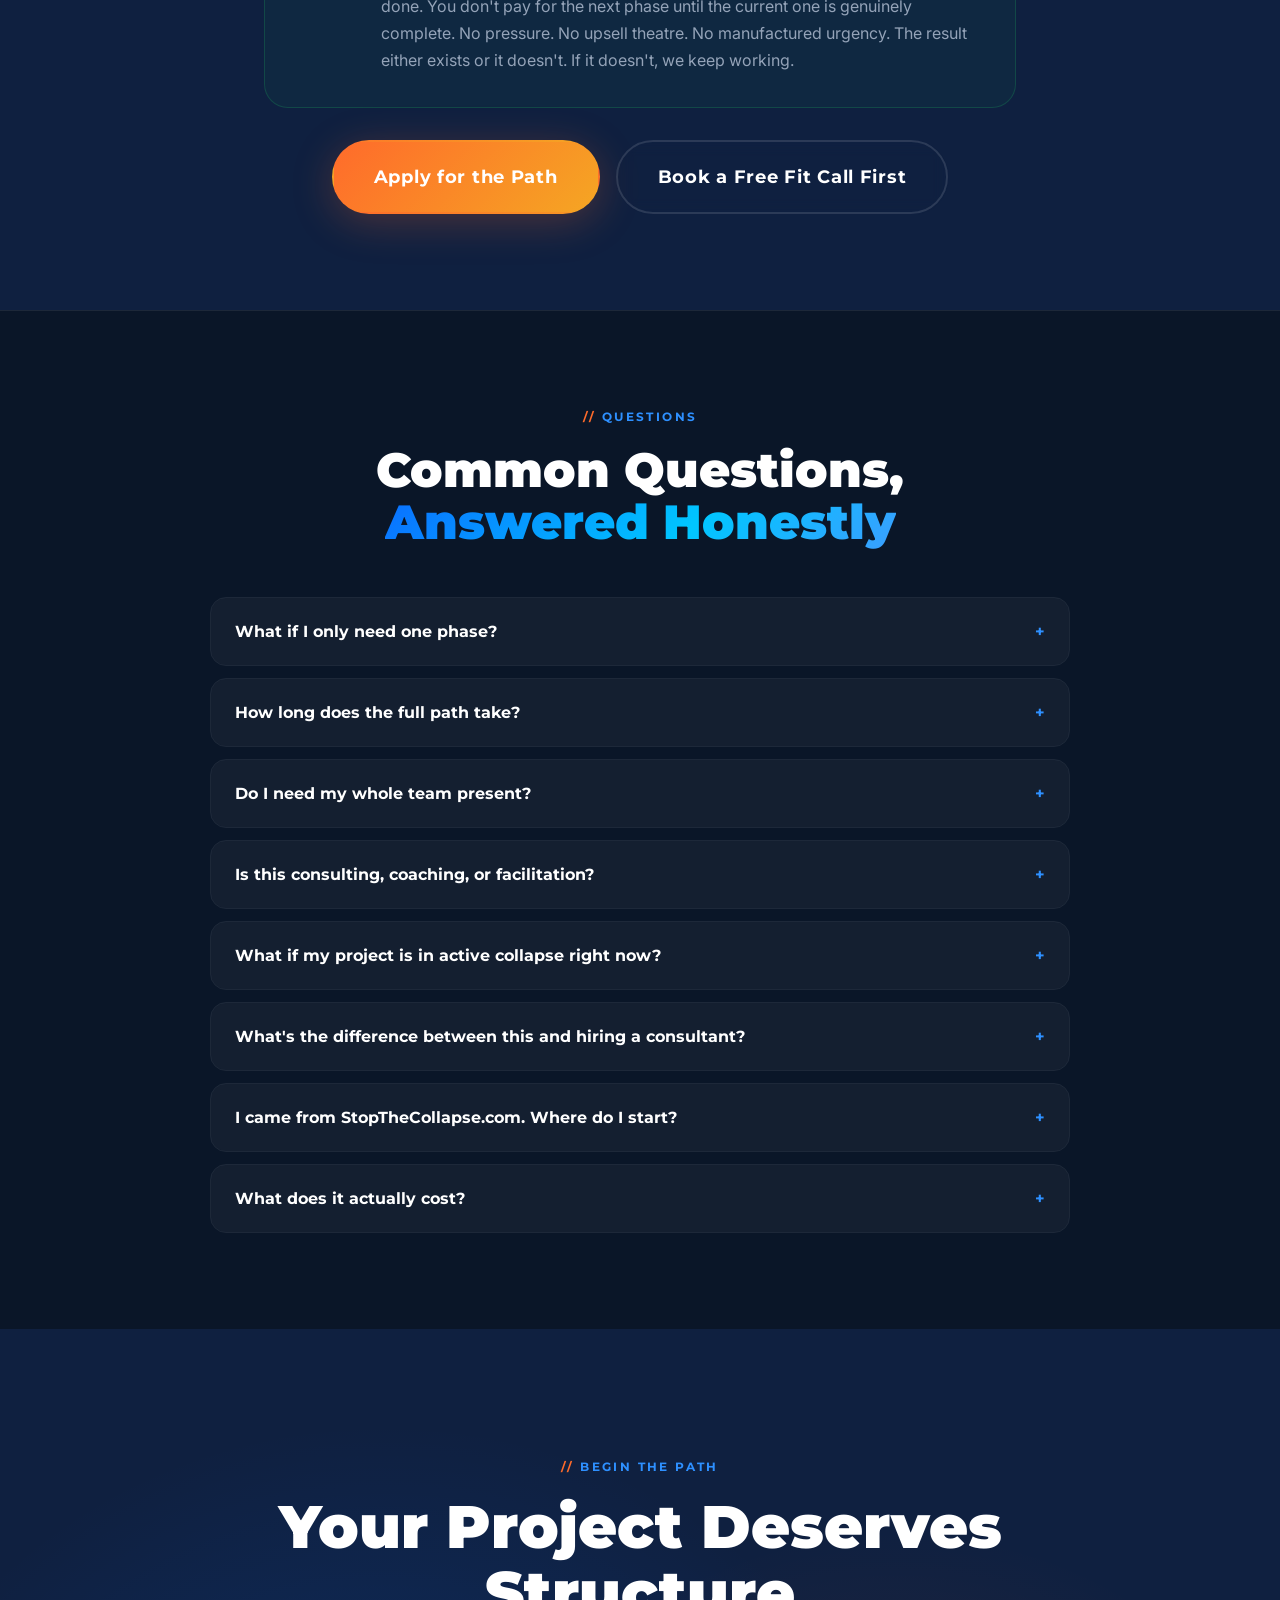
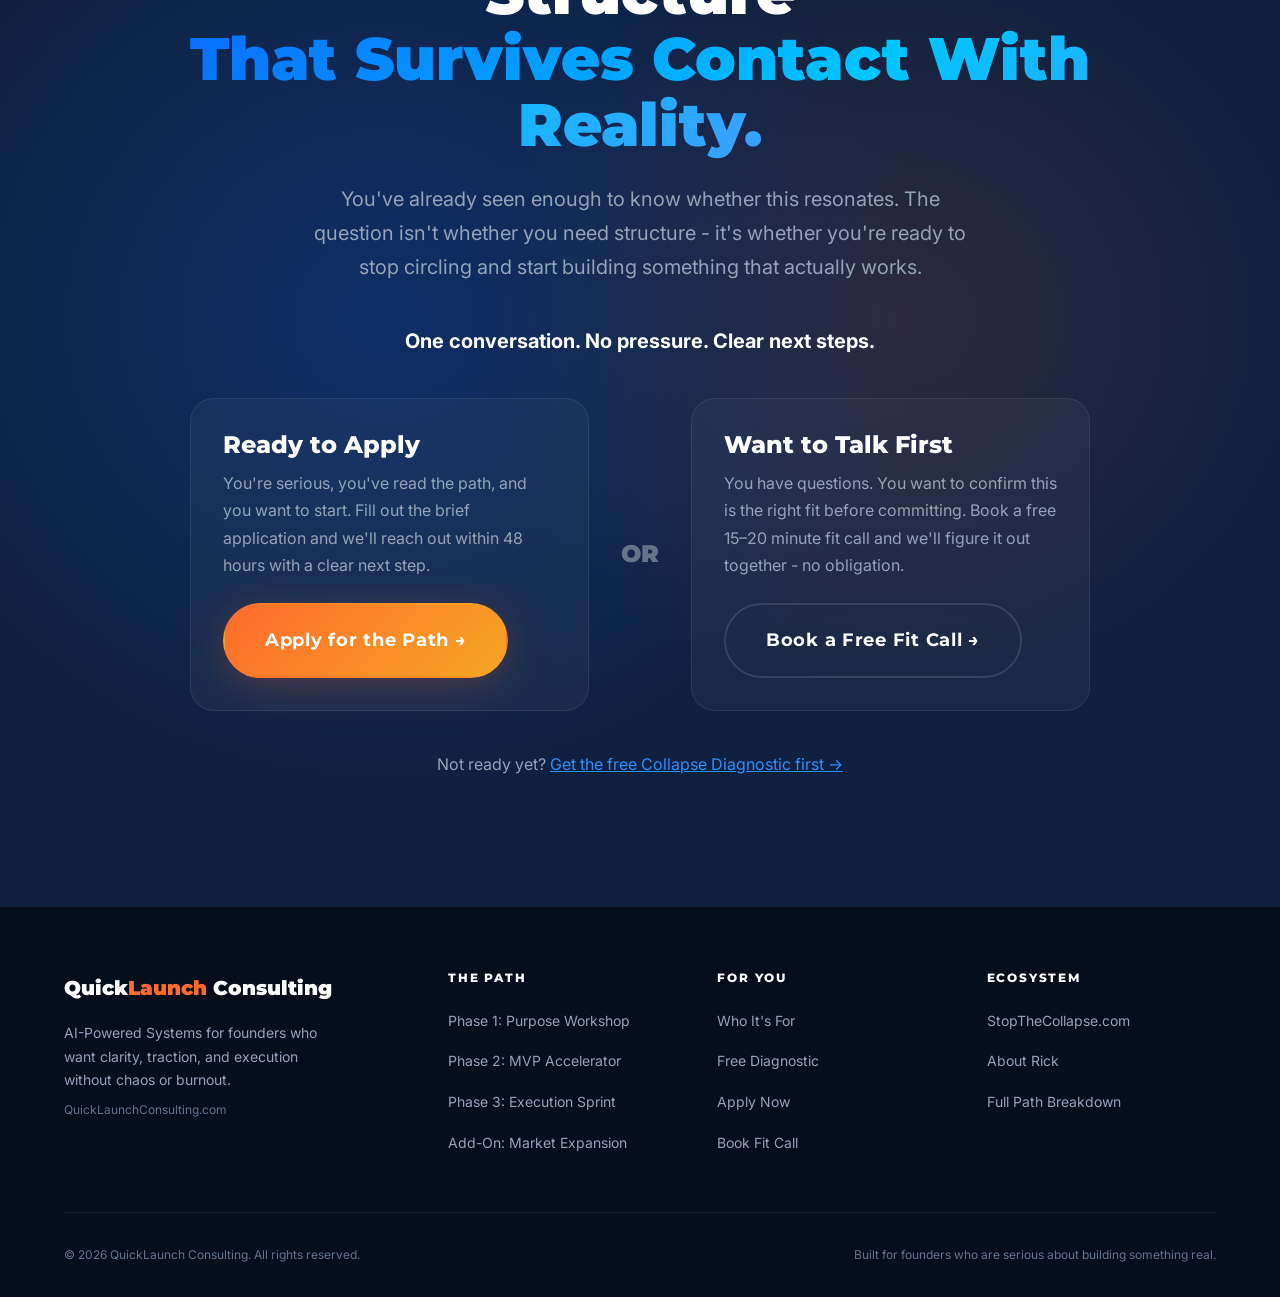
==== commit 7c2f012f: "Fix desktop hero headline overlap with lead form" ====
--- a/index.html
+++ b/index.html
@@ -19,7 +19,7 @@
   <meta property="og:url" content="https://quicklaunchconsulting.com/">
   <meta property="og:title" content="AI-Powered Startup Consultant for Founders | QuickLaunch">
   <meta property="og:description" content="Founder bottleneck. Startup chaos. Stalled execution. QuickLaunch installs business structure that survives reality. 3 phases, 10-42 days, 100% deliverable-backed.">
-  <meta property="og:image" content="https://quicklaunchconsulting.com/assets/images/og-image.jpg">
+  <meta property="og:image" content="https://agent5d-369.github.io/QuickLaunch/assets/images/quicklaunch-share-card.png">
   <meta property="og:image:alt" content="QuickLaunch Consulting - Startup Consultant for Founders">
   <meta property="og:image:width" content="1200">
   <meta property="og:image:height" content="630">
@@ -28,7 +28,7 @@
   <meta name="twitter:card" content="summary_large_image">
   <meta name="twitter:title" content="AI-Powered Startup Consultant for Founders | QuickLaunch">
   <meta name="twitter:description" content="Founder bottleneck. Startup chaos. Stalled execution. AI-powered structure. 3 phases. 10-42 days. 100% deliverable-backed.">
-  <meta name="twitter:image" content="https://quicklaunchconsulting.com/assets/images/og-image.jpg">
+  <meta name="twitter:image" content="https://agent5d-369.github.io/QuickLaunch/assets/images/quicklaunch-share-card.png">
   <meta name="twitter:image:alt" content="QuickLaunch Consulting - AI-Powered Startup Consultant for Founders">
 
   <!-- Schema.org: Organization + WebSite + WebPage + Reviews -->
@@ -43,11 +43,11 @@
         "url": "https://quicklaunchconsulting.com",
         "logo": {
           "@type": "ImageObject",
-          "url": "https://quicklaunchconsulting.com/assets/images/og-image.jpg",
-          "width": 1200,
-          "height": 630
+          "url": "https://agent5d-369.github.io/QuickLaunch/assets/images/quicklaunch-logo-rect.png",
+          "width": 1323,
+          "height": 342
         },
-        "image": "https://quicklaunchconsulting.com/assets/images/rick-broider.jpg",
+        "image": "https://agent5d-369.github.io/QuickLaunch/assets/images/quicklaunch-share-card.png",
         "description": "AI-powered startup consulting and founder advisory. The QuickLaunch Regenerative Systems Path provides clarity, MVP validation, and execution architecture for founders who want structure that survives reality.",
         "founder": {
           "@type": "Person",
@@ -224,8 +224,10 @@
 <nav id="nav" role="navigation" aria-label="Main navigation">
   <div class="nav-container">
     <a href="index.html" class="nav-logo" aria-label="QuickLaunch Consulting Home">
-      <img src="assets/images/quicklaunch-icon.png" alt="" class="nav-logo-mark" width="28" height="28">
-      <span class="nav-logo-text">Quick<span>Launch</span></span>
+      <span class="nav-logo-wordmark">
+        <span class="nav-logo-quick">Quick</span><span class="nav-logo-launch">Launch</span>
+      </span>
+      <span class="nav-logo-rocket" aria-hidden="true">🚀</span>
     </a>
     <div class="nav-links" id="nav-links">
       <a href="#path">The Path</a>
@@ -268,24 +270,15 @@
           The QuickLaunch Regenerative Systems Path™
         </div>
         <h1 class="hero-h1 reveal reveal-delay-1">
-          <span class="hero-line">Your Vision Deserves</span>
-          <span class="hero-line"><span class="text-gradient">Structure</span> That</span>
-          <span class="hero-line">Can <em>Survive.</em></span>
+          <span class="hero-line">Your Vision</span>
+          <span class="hero-line">Needs <span class="text-gradient">Structure</span></span>
+          <span class="hero-line">That <em>Survives</em></span>
+          <span class="hero-line">Reality.</span>
         </h1>
         <p class="hero-body reveal reveal-delay-2">
-          QuickLaunch turns stalled founder momentum into a working operating system:
-          clarity, proof, and execution without the chaos spiral.
-          <strong style="color:var(--white)"> From clarity → validation → implementation.</strong>
-        </p>
-        <div class="hero-ctas reveal reveal-delay-3">
-          <a href="apply.html" class="btn btn-primary btn-lg">
-            Begin the Path
-            <svg width="18" height="18" viewBox="0 0 24 24" fill="none" stroke="currentColor" stroke-width="2.5" stroke-linecap="round" stroke-linejoin="round"><path d="M5 12h14M12 5l7 7-7 7"/></svg>
-          </a>
-          <a href="diagnostic.html" class="btn btn-secondary btn-lg">
-            Get the Free Diagnostic
-          </a>
-        </div>
+          QuickLaunch turns founder pressure into operating structure:
+          clear decisions, proof before overbuild, and execution that does not keep routing back through you.
+        </p>
         <p class="hero-proofline reveal reveal-delay-3">
           Built for founders, fractional leaders, and mission-driven teams who need traction to become structure.
         </p>
@@ -303,20 +296,44 @@
             <span>Deliverable-Backed</span>
           </div>
         </div>
-        <p class="hero-meta reveal reveal-delay-4" style="font-size:var(--text-xs);color:var(--muted-2);margin-top:var(--sp-4);line-height:1.5">
-          Used by founders, fractional leaders, and mission-driven teams across industries and continents.
-        </p>
-      </div>
-      <div class="hero-visual reveal-right" aria-hidden="true">
-        <div class="hero-visual-frame">
-          <img src="assets/images/hero-architecture-canva.jpg"
-               alt=""
-               width="960" height="960" loading="eager"
-               class="hero-system-art">
-          <div class="hero-visual-caption">
-            <span class="hero-visual-kicker">What the path installs</span>
-            <strong>Aligned decisions. Visible momentum. Less founder drag.</strong>
-          </div>
+        <p class="hero-secondary-link reveal reveal-delay-4">
+          Prefer to talk first?
+          <a href="apply.html">Book a fit call.</a>
+        </p>
+      </div>
+      <div class="hero-offer reveal-right">
+        <div class="hero-offer-card">
+          <div class="hero-offer-kicker">Free Diagnostic</div>
+          <h2 class="hero-offer-title">Get the 7 Collapse Patterns Diagnostic</h2>
+          <p class="hero-offer-body">
+            The fastest way to name what is stalling your project and see the next structural move.
+          </p>
+          <ul class="hero-offer-points">
+            <li>3-minute self-assessment</li>
+            <li>Names the active pattern fast</li>
+            <li>Redirects straight into the quiz after submit</li>
+          </ul>
+          <form
+            id="hero-lead-form"
+            action="https://formspree.io/f/myklewwl"
+            method="POST"
+            data-success-redirect="diagnostic.html#quiz"
+            aria-label="Get the free diagnostic">
+            <div class="form-field" style="margin-bottom:var(--sp-3)">
+              <label for="hero-fname">First Name</label>
+              <input type="text" id="hero-fname" name="first_name" placeholder="Your first name" required autocomplete="given-name">
+            </div>
+            <div class="form-field" style="margin-bottom:var(--sp-4)">
+              <label for="hero-email">Email Address</label>
+              <input type="email" id="hero-email" name="email" placeholder="Your best email" required autocomplete="email">
+            </div>
+            <input type="hidden" name="_subject" value="New QuickLaunch Hero Diagnostic Request">
+            <input type="text" name="_gotcha" style="display:none">
+            <button type="submit" class="btn btn-primary btn-lg" style="width:100%">
+              Get Instant Access
+            </button>
+            <p class="form-disclaimer">No spam. No fluff. Just structural clarity.</p>
+          </form>
         </div>
       </div>
     </div>
@@ -843,8 +860,9 @@
         </ul>
         <form
           id="magnet-form"
-          action="https://formspree.io/f/xlgokpwp"
+          action="https://formspree.io/f/myklewwl"
           method="POST"
+          data-success-redirect="diagnostic.html#quiz"
           aria-label="Download free diagnostic form">
           <div class="form-row">
             <div class="form-field">
@@ -856,7 +874,7 @@
               <input type="email" id="magnet-email" name="email" placeholder="Your best email" required autocomplete="email">
             </div>
           </div>
-          <input type="hidden" name="_subject" value="New Collapse Diagnostic Download">
+          <input type="hidden" name="_subject" value="New QuickLaunch Diagnostic Request">
           <input type="text" name="_gotcha" style="display:none">
           <button type="submit" class="btn btn-primary btn-lg" style="width:100%">
             Send Me the Diagnostic →
--- a/assets/css/style.css
+++ b/assets/css/style.css
@@ -250,21 +250,29 @@
 .nav-logo {
   display: inline-flex;
   align-items: center;
-  gap: 0.72rem;
-}
-.nav-logo img { height: 44px; width: auto; }
-.nav-logo-mark {
-  width: 28px;
-  height: 28px;
-  object-fit: contain;
-  filter: drop-shadow(0 4px 10px rgba(10,110,255,0.28));
+  gap: 0.45rem;
   flex-shrink: 0;
 }
-.nav-logo-text {
-  font-family: var(--font-h); font-size: var(--text-xl); font-weight: 900;
-  color: var(--white); letter-spacing: -0.02em;
-}
-.nav-logo-text span { color: var(--orange); }
+.nav-logo-wordmark {
+  display: inline-flex;
+  align-items: baseline;
+  white-space: nowrap;
+  font-family: var(--font-h);
+  font-size: clamp(1.3rem, 2.2vw, 1.8rem);
+  font-weight: 900;
+  line-height: 1;
+  letter-spacing: -0.04em;
+}
+.nav-logo-quick {
+  color: var(--white);
+}
+.nav-logo-launch {
+  color: var(--orange);
+}
+.nav-logo-rocket {
+  font-size: clamp(1rem, 1.9vw, 1.35rem);
+  filter: drop-shadow(0 0 12px rgba(255,107,43,0.28));
+}
 .nav-links {
   display: none; align-items: center; gap: var(--sp-8);
 }
@@ -363,46 +371,46 @@
   gap: var(--sp-10); align-items: center;
 }
 @media (min-width: 1024px) {
-  .hero-inner { grid-template-columns: minmax(0, 500px) minmax(400px, 500px); gap: var(--sp-12); }
+  .hero-inner {
+    grid-template-columns: minmax(0, 1.05fr) minmax(340px, 420px);
+    gap: var(--sp-16);
+    align-items: center;
+  }
   }
 @media (min-width: 1024px) {
   .hero {
-    min-height: calc(100svh - 12px);
-    padding: 92px 0 var(--sp-8);
+    min-height: calc(100svh - 18px);
+    padding: 96px 0 var(--sp-10);
   }
   .hero-content {
     position: relative;
     z-index: 2;
-    max-width: 500px;
+    max-width: 560px;
   }
   .hero-h1 {
-    font-size: clamp(2.9rem, 4.25vw, 4.2rem);
+    font-size: clamp(3rem, 4.35vw, 4.6rem);
     line-height: 0.92;
-    margin-bottom: var(--sp-3);
-    max-width: 8.5ch;
+    margin-bottom: var(--sp-4);
+    max-width: 9.6ch;
   }
   .hero-line {
     display: block;
     white-space: nowrap;
   }
   .hero-body {
-    font-size: 0.98rem;
-    margin-bottom: var(--sp-3);
-    line-height: 1.42;
-    max-width: 31rem;
-  }
-  .hero-ctas {
+    font-size: 1.02rem;
+    margin-bottom: var(--sp-4);
+    line-height: 1.55;
+    max-width: 34rem;
+  }
+  .hero-proofline {
+    margin-bottom: var(--sp-4);
+    font-size: 0.82rem;
+  }
+  .hero-stats {
+    padding-top: var(--sp-4);
     gap: var(--sp-3);
-    margin-bottom: var(--sp-3);
-  }
-  .hero-proofline {
-    margin-bottom: var(--sp-3);
-    font-size: 0.78rem;
-  }
-  .hero-stats {
-    padding-top: var(--sp-3);
-    gap: var(--sp-3);
-    max-width: 31rem;
+    max-width: 34rem;
   }
   .hero-stat strong {
     font-size: 1.55rem;
@@ -410,51 +418,34 @@
   .hero-meta {
     display: none;
   }
-  .hero-visual {
-    width: min(100%, 460px);
-    align-self: start;
+  .hero-offer {
+    width: 100%;
+    max-width: 420px;
     justify-self: end;
     position: relative;
     z-index: 1;
-    margin-top: 3.5rem;
-  }
-  .hero-visual-caption strong {
-    font-size: 1.15rem;
   }
 }
 
 @media (min-width: 1024px) and (max-height: 860px) {
   .hero {
-    padding-top: 84px;
-    padding-bottom: var(--sp-4);
+    padding-top: 86px;
+    padding-bottom: var(--sp-6);
   }
   .hero-h1 {
-    font-size: clamp(2.45rem, 3.9vw, 3.7rem);
-    margin-bottom: var(--sp-2);
+    font-size: clamp(2.55rem, 3.7vw, 3.7rem);
+    margin-bottom: var(--sp-3);
   }
   .hero-body {
-    font-size: 0.84rem;
-    line-height: 1.34;
-    margin-bottom: 0.65rem;
-  }
-  .hero-proofline,
-  .hero-meta {
-    display: none;
-  }
-  .hero-ctas {
-    gap: var(--sp-2);
-    margin-bottom: 0;
-  }
-  .hero-ctas .btn {
-    padding: 0.8rem 1.2rem;
     font-size: 0.92rem;
+    line-height: 1.45;
+    margin-bottom: var(--sp-3);
   }
   .hero-stats {
     display: grid;
     grid-template-columns: repeat(3, minmax(0, 1fr));
     gap: 0.5rem;
-    padding-top: 0.55rem;
-    border-top: 0;
+    padding-top: 0.7rem;
   }
   .hero-stat strong {
     font-size: 1.15rem;
@@ -463,19 +454,11 @@
     font-size: 0.62rem;
     line-height: 1.2;
   }
-  .hero-visual {
-    width: min(100%, 380px);
-    justify-self: end;
-    margin-top: 2.5rem;
-  }
-  .hero-visual-caption {
-    left: var(--sp-4);
-    right: var(--sp-4);
-    bottom: var(--sp-4);
-    padding: var(--sp-3) var(--sp-4);
-  }
-  .hero-visual-caption strong {
-    font-size: 1rem;
+  .hero-proofline {
+    margin-bottom: var(--sp-3);
+  }
+  .hero-offer {
+    max-width: 385px;
   }
 }
 
@@ -510,22 +493,6 @@
   line-height: 1.6;
 }
 
-.hero-ctas {
-  display: grid; grid-template-columns: 1fr; gap: var(--sp-3);
-  margin-bottom: var(--sp-5);
-}
-.hero-ctas .btn {
-  width: 100%;
-  justify-content: center;
-}
-@media (min-width: 640px) {
-  .hero-ctas {
-    grid-template-columns: repeat(2, minmax(0, max-content));
-    align-items: center;
-  }
-  .hero-ctas .btn { width: auto; }
-}
-
 .hero-proofline {
   font-size: var(--text-sm);
   color: var(--off-white);
@@ -534,8 +501,18 @@
   max-width: 34rem;
 }
 
-.hero-meta {
+.hero-secondary-link {
   max-width: 34rem;
+  margin-top: var(--sp-4);
+  font-size: var(--text-sm);
+  color: var(--muted-2);
+}
+.hero-secondary-link a {
+  color: var(--white);
+  font-weight: 700;
+  text-decoration: underline;
+  text-decoration-color: rgba(255,255,255,0.22);
+  text-underline-offset: 0.18em;
 }
 
 .hero-stats {
@@ -561,68 +538,81 @@
 }
 
 /* Hero Visual */
-.hero-visual {
+.hero-offer {
   position: relative;
-  width: min(100%, 620px);
+  width: min(100%, 420px);
   justify-self: center;
 }
-.hero-visual-frame {
+.hero-offer-card {
   position: relative;
-  aspect-ratio: 1 / 1;
-  border-radius: 32px;
-  overflow: hidden;
+  padding: var(--sp-8);
+  border-radius: 28px;
   background:
-    radial-gradient(circle at 18% 20%, rgba(255,255,255,0.14) 0%, transparent 22%),
-    linear-gradient(145deg, rgba(255,255,255,0.08), rgba(255,255,255,0.02)),
-    linear-gradient(180deg, rgba(10,22,40,0.88), rgba(6,13,27,0.96));
+    radial-gradient(circle at 20% 0%, rgba(10,110,255,0.22) 0%, transparent 36%),
+    linear-gradient(160deg, rgba(255,255,255,0.08), rgba(255,255,255,0.03)),
+    linear-gradient(180deg, rgba(10,22,40,0.9), rgba(6,13,27,0.98));
   border: 1px solid rgba(255,255,255,0.1);
   box-shadow: var(--shadow-lg), var(--shadow-glow);
 }
-.hero-visual-frame::before {
+.hero-offer-card::before {
   content: "";
   position: absolute;
   inset: 0;
   background:
     linear-gradient(rgba(255,255,255,0.04) 1px, transparent 1px),
     linear-gradient(90deg, rgba(255,255,255,0.04) 1px, transparent 1px);
-  background-size: 56px 56px;
-  opacity: 0.4;
-  mask-image: linear-gradient(180deg, black 0%, rgba(0,0,0,0.25) 100%);
-}
-.hero-system-art {
-  position: absolute;
-  inset: 0;
-  width: 100%;
-  height: 100%;
-  object-fit: cover;
-}
-.hero-visual-caption {
-  position: absolute;
-  left: var(--sp-6);
-  right: var(--sp-6);
-  bottom: var(--sp-6);
-  padding: var(--sp-4) var(--sp-5);
-  background: rgba(6,13,27,0.72);
-  border: 1px solid rgba(255,255,255,0.12);
-  backdrop-filter: blur(18px);
-  border-radius: 20px;
-}
-.hero-visual-kicker {
-  display: block;
-  margin-bottom: var(--sp-2);
+  background-size: 52px 52px;
+  opacity: 0.28;
+  mask-image: linear-gradient(180deg, rgba(0,0,0,0.78) 0%, transparent 100%);
+  pointer-events: none;
+}
+.hero-offer-kicker {
+  display: inline-flex;
+  align-items: center;
+  margin-bottom: var(--sp-4);
+  padding: var(--sp-2) var(--sp-4);
+  border-radius: var(--r-pill);
+  background: rgba(255,107,43,0.12);
+  border: 1px solid rgba(255,107,43,0.22);
   font-family: var(--font-h);
   font-size: var(--text-xs);
-  font-weight: 700;
+  font-weight: 800;
   letter-spacing: 0.14em;
   text-transform: uppercase;
-  color: var(--blue-3);
-}
-.hero-visual-caption strong {
-  display: block;
-  max-width: 18ch;
+  color: var(--orange-2);
+}
+.hero-offer-title {
+  max-width: 12ch;
   font-family: var(--font-h);
-  font-size: var(--text-2xl);
+  font-size: clamp(1.9rem, 3vw, 2.4rem);
+  font-weight: 900;
   line-height: 1.15;
+  margin-bottom: var(--sp-3);
+}
+.hero-offer-body {
+  color: var(--muted);
+  font-size: var(--text-base);
+  line-height: 1.65;
+  margin-bottom: var(--sp-5);
+}
+.hero-offer-points {
+  display: flex;
+  flex-direction: column;
+  gap: var(--sp-2);
+  margin-bottom: var(--sp-5);
+}
+.hero-offer-points li {
+  display: flex;
+  align-items: center;
+  gap: var(--sp-3);
+  color: var(--off-white);
+  font-size: var(--text-sm);
+}
+.hero-offer-points li::before {
+  content: "•";
+  color: var(--blue-2);
+  font-size: 1.1rem;
+  font-weight: 900;
 }
 
 /* ── HERO ENTRY ANIMATIONS (CSS-driven, no JS dependency for ATF) ── */
@@ -1440,32 +1430,22 @@
     margin-bottom: var(--sp-4);
     font-size: var(--text-xs);
   }
+  .hero-secondary-link {
+    font-size: var(--text-xs);
+    margin-top: var(--sp-3);
+  }
   .hero-stats {
     gap: var(--sp-3);
     padding-top: var(--sp-3);
   }
   .hero-stat strong { font-size: 1.45rem; }
   .hero-stat span { font-size: 0.68rem; }
-  .hero-meta {
-    display: none;
-  }
-  .hero-visual {
+  .hero-offer {
     width: 100%;
-    max-width: 360px;
-  }
-  .hero-visual-caption {
-    left: var(--sp-4);
-    right: var(--sp-4);
-    bottom: var(--sp-4);
-    padding: var(--sp-3) var(--sp-4);
-  }
-  .hero-visual-caption strong {
-    font-size: 1rem;
-    max-width: none;
-  }
-  .hero-visual-kicker {
-    margin-bottom: var(--sp-1);
-    font-size: 0.62rem;
+    max-width: 420px;
+  }
+  .hero-offer-card {
+    padding: var(--sp-6);
   }
   .final-cta-h2 { font-size: var(--text-4xl); }
   .section-h2 { font-size: var(--text-4xl); }
@@ -1476,11 +1456,13 @@
     padding-top: 78px;
   }
   .nav-logo {
-    gap: 0.55rem;
-  }
-  .nav-logo-mark {
-    width: 24px;
-    height: 24px;
+    gap: 0.3rem;
+  }
+  .nav-logo-wordmark {
+    font-size: 1.25rem;
+  }
+  .nav-logo-rocket {
+    font-size: 0.95rem;
   }
   .hero-h1 {
     font-size: clamp(2rem, 8.4vw, 2.7rem);
@@ -1495,7 +1477,7 @@
     grid-template-columns: repeat(3, minmax(0, 1fr));
     gap: 0.55rem;
   }
-  .hero-visual {
-    max-width: 320px;
-  }
-}
+  .hero-offer-card {
+    padding: var(--sp-5);
+  }
+}
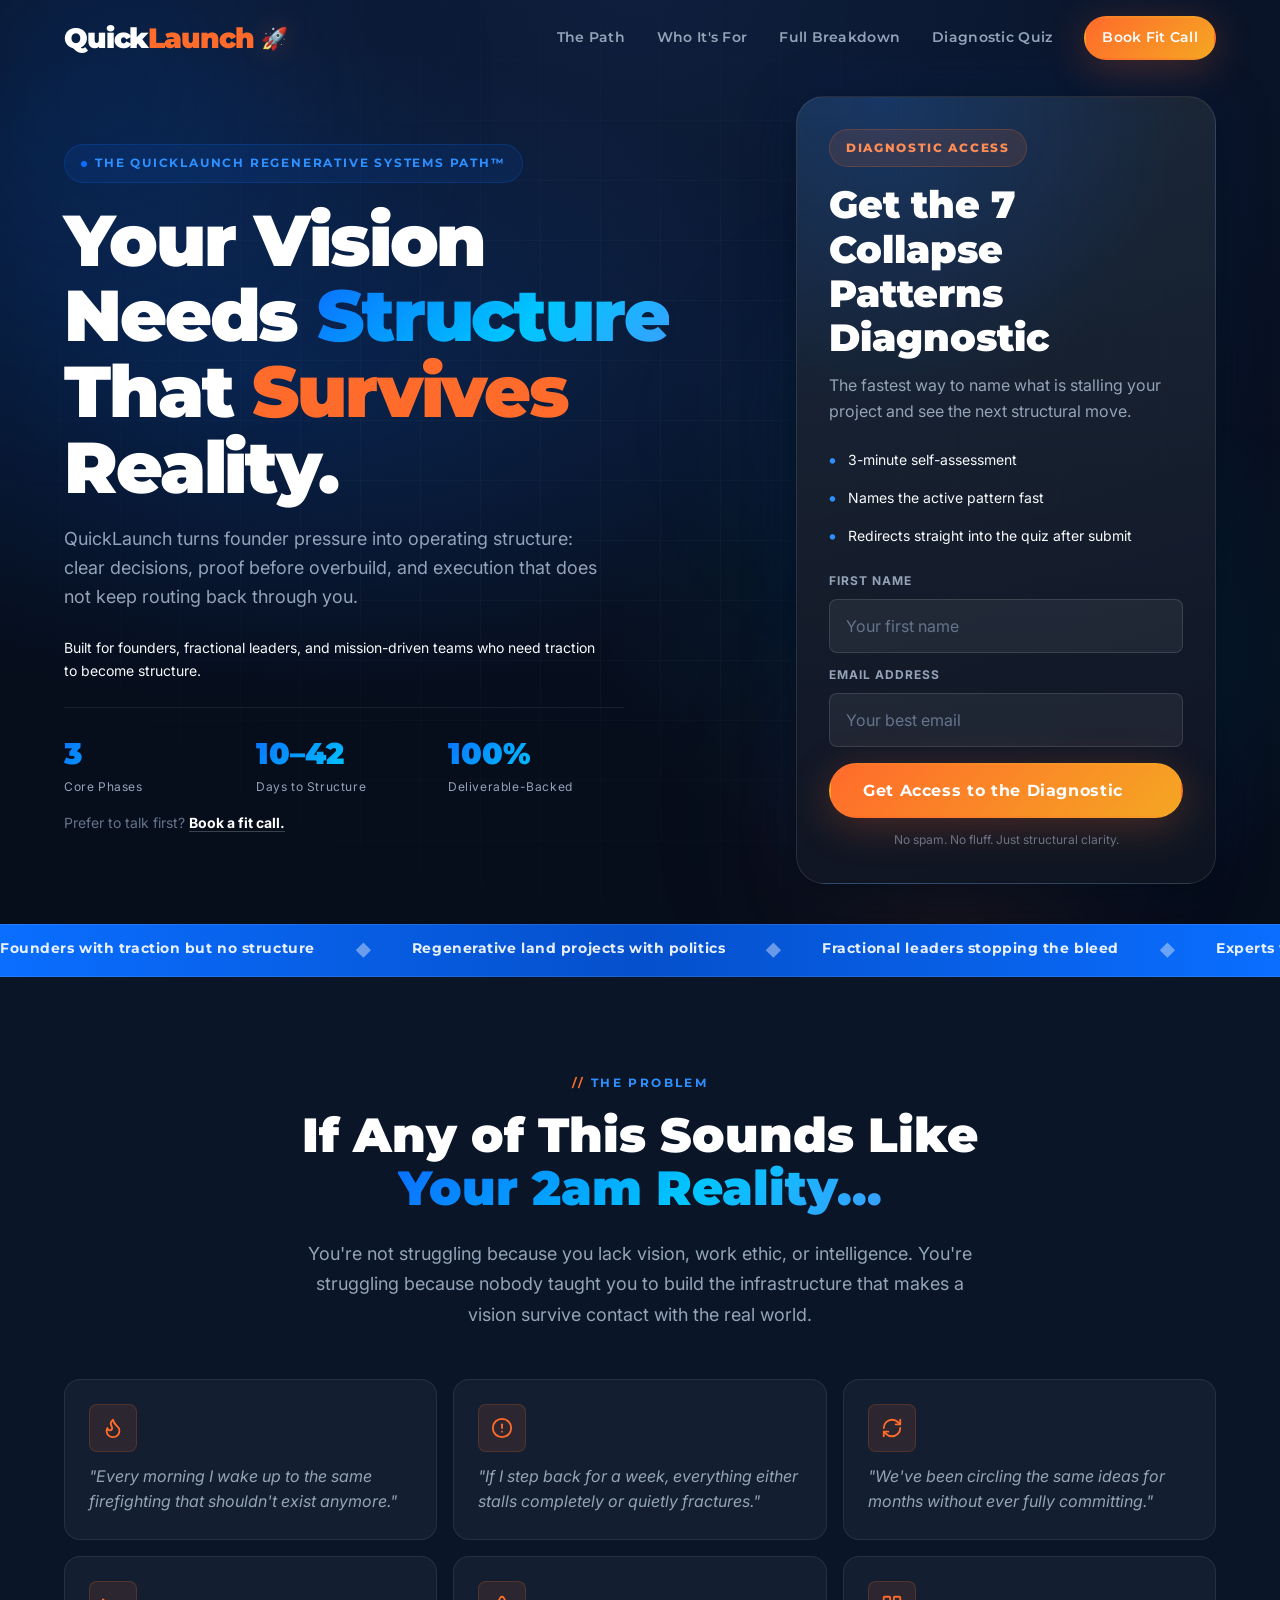
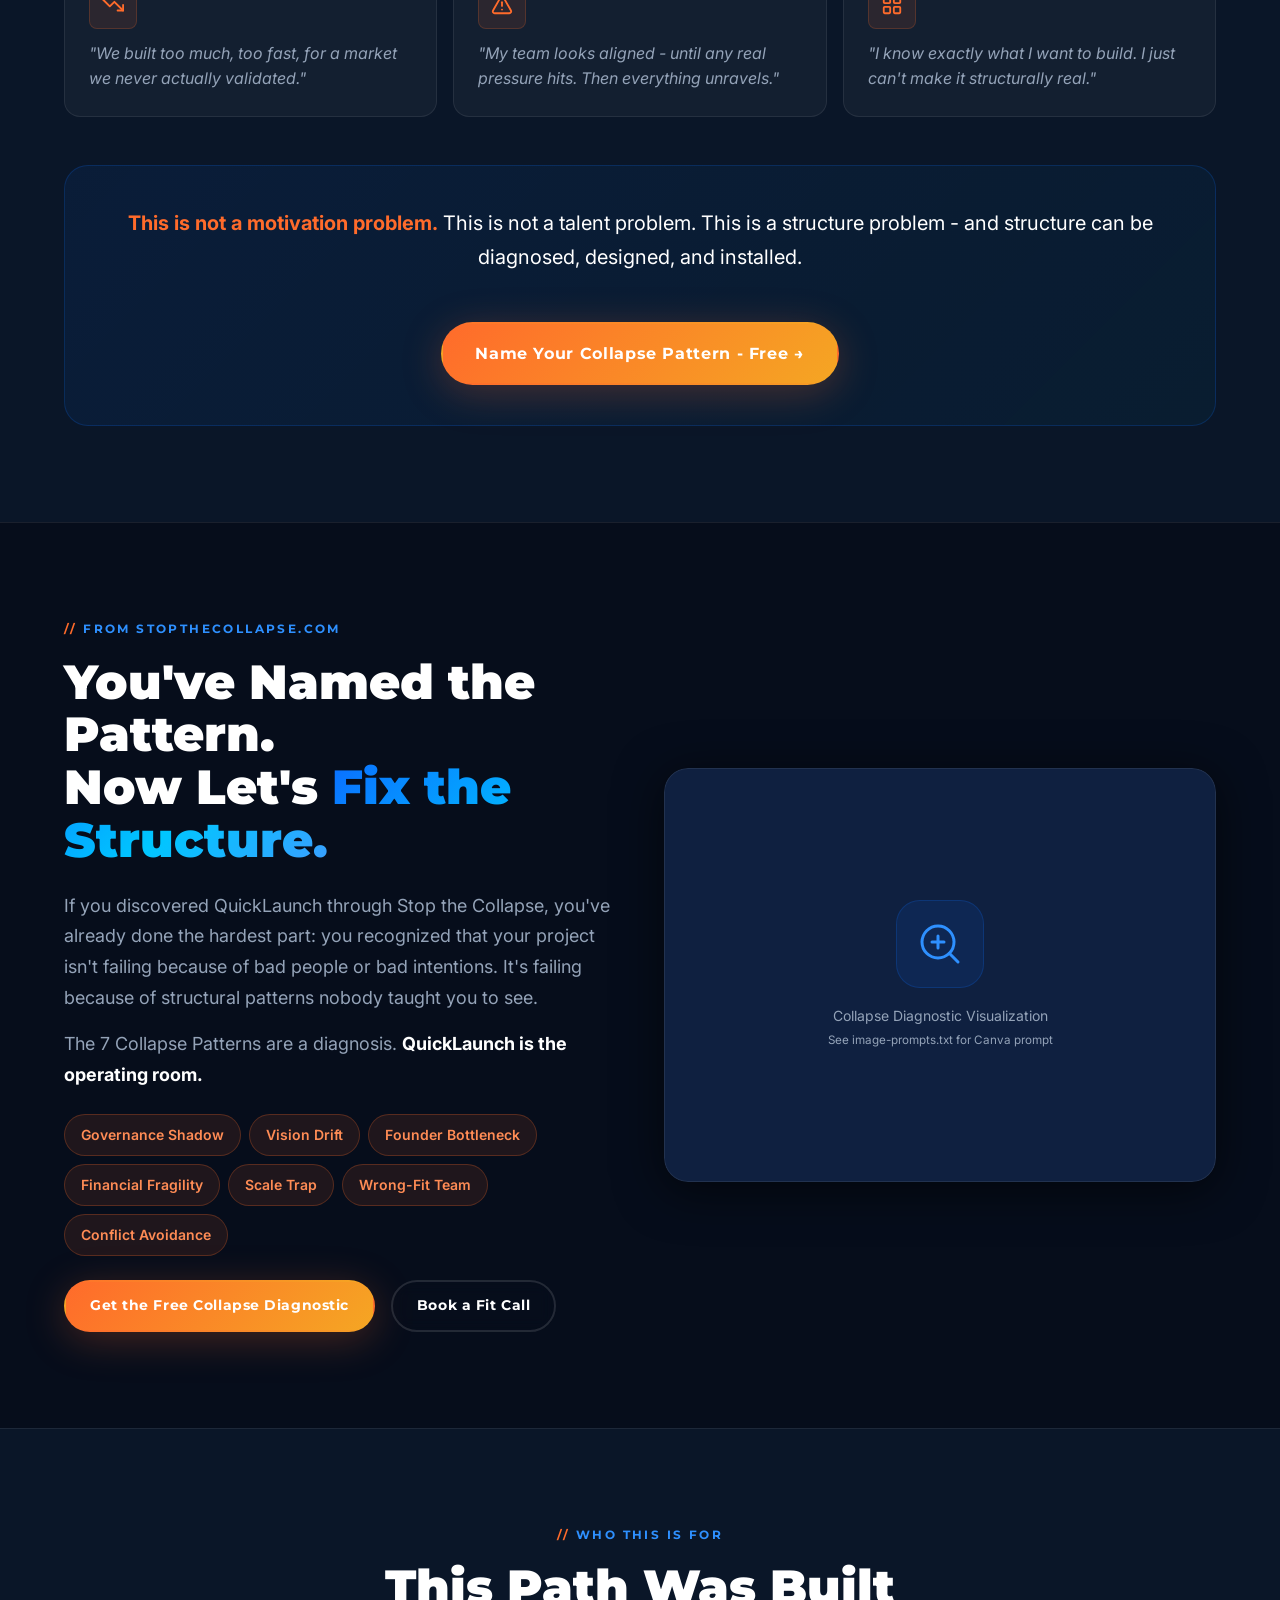
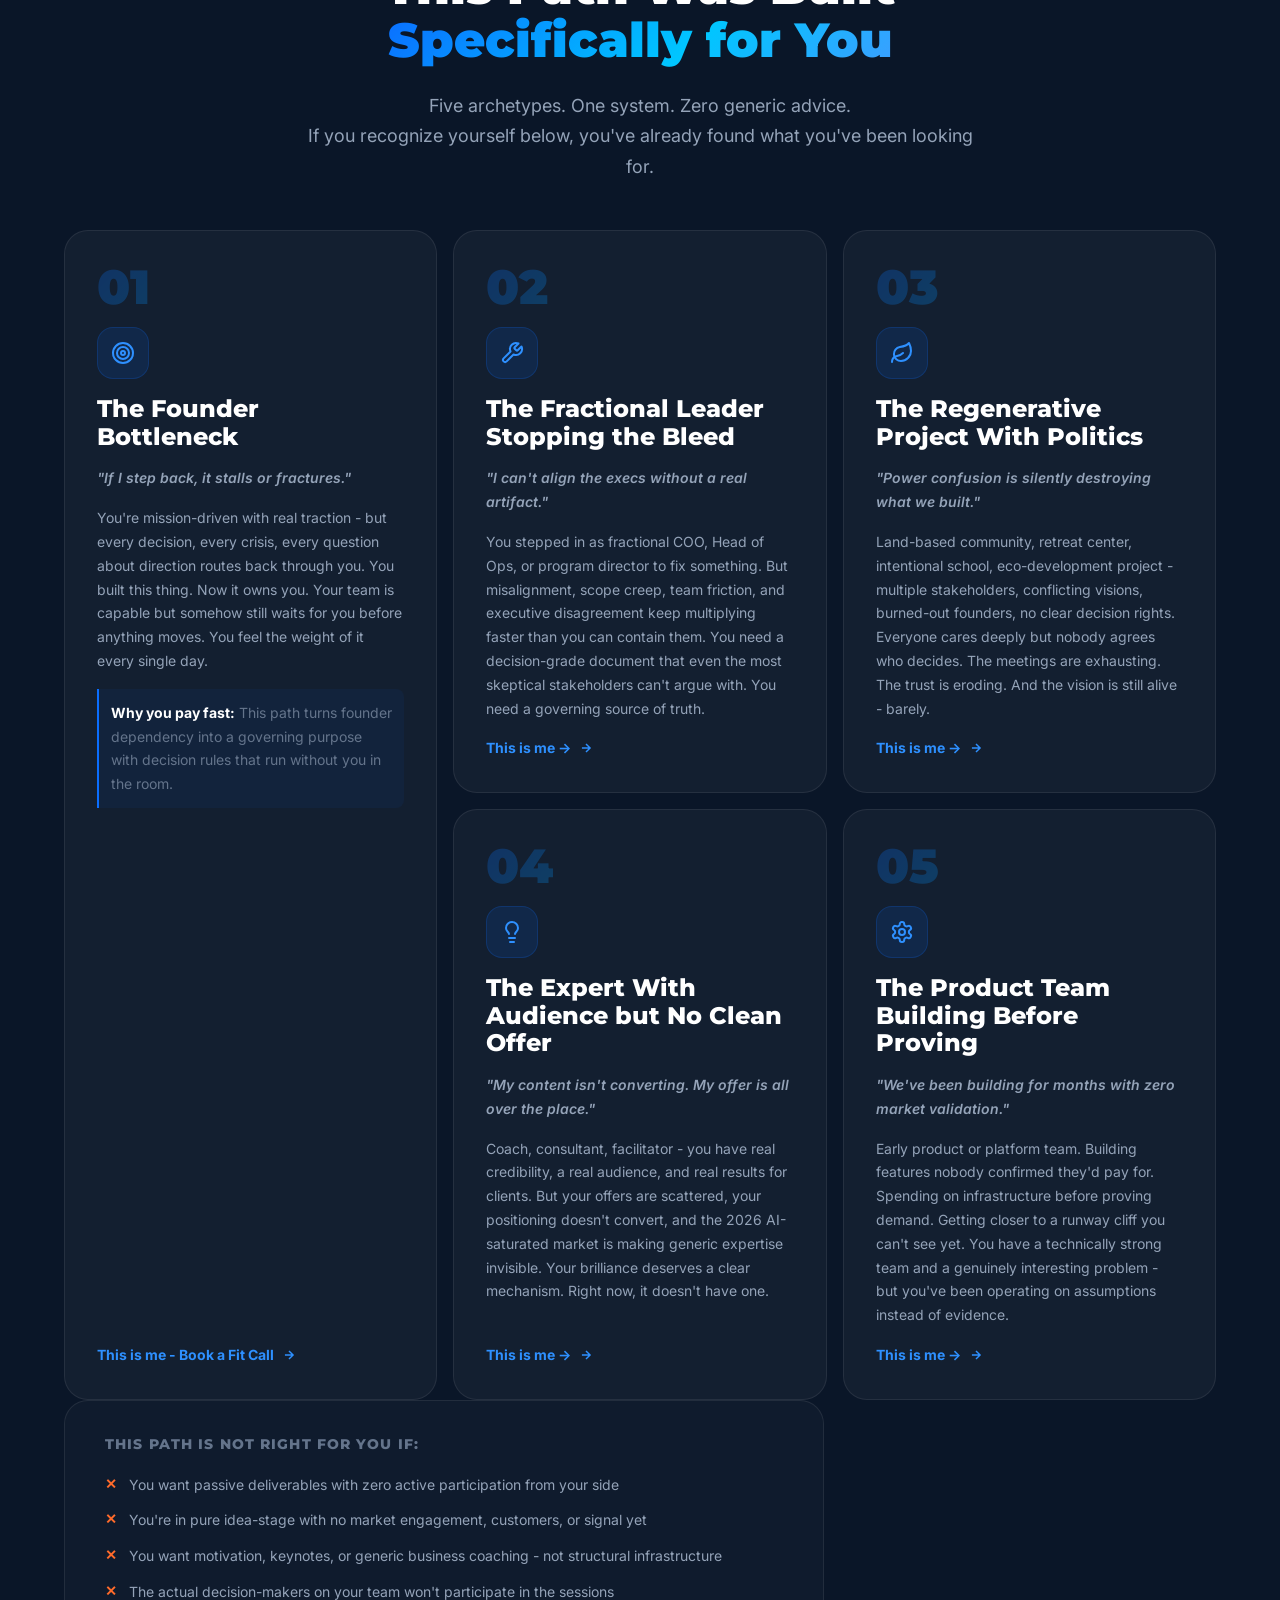
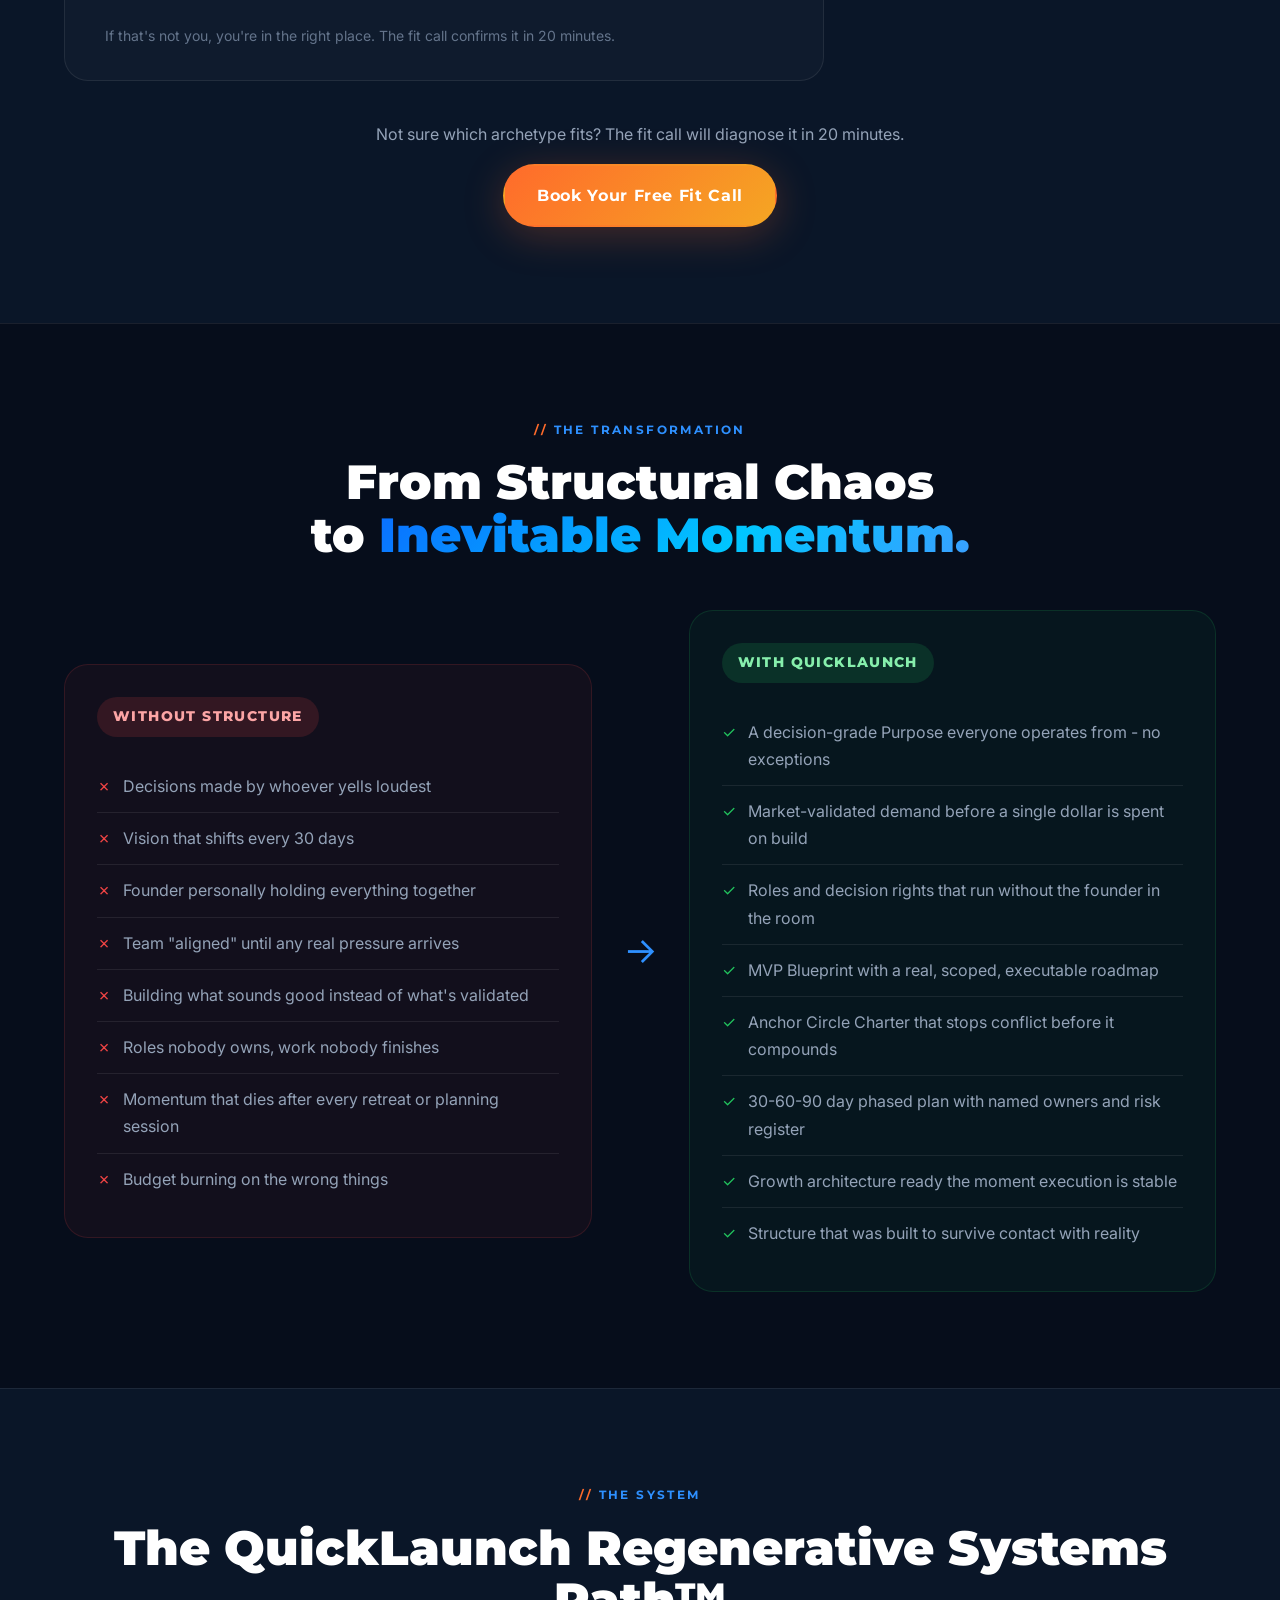
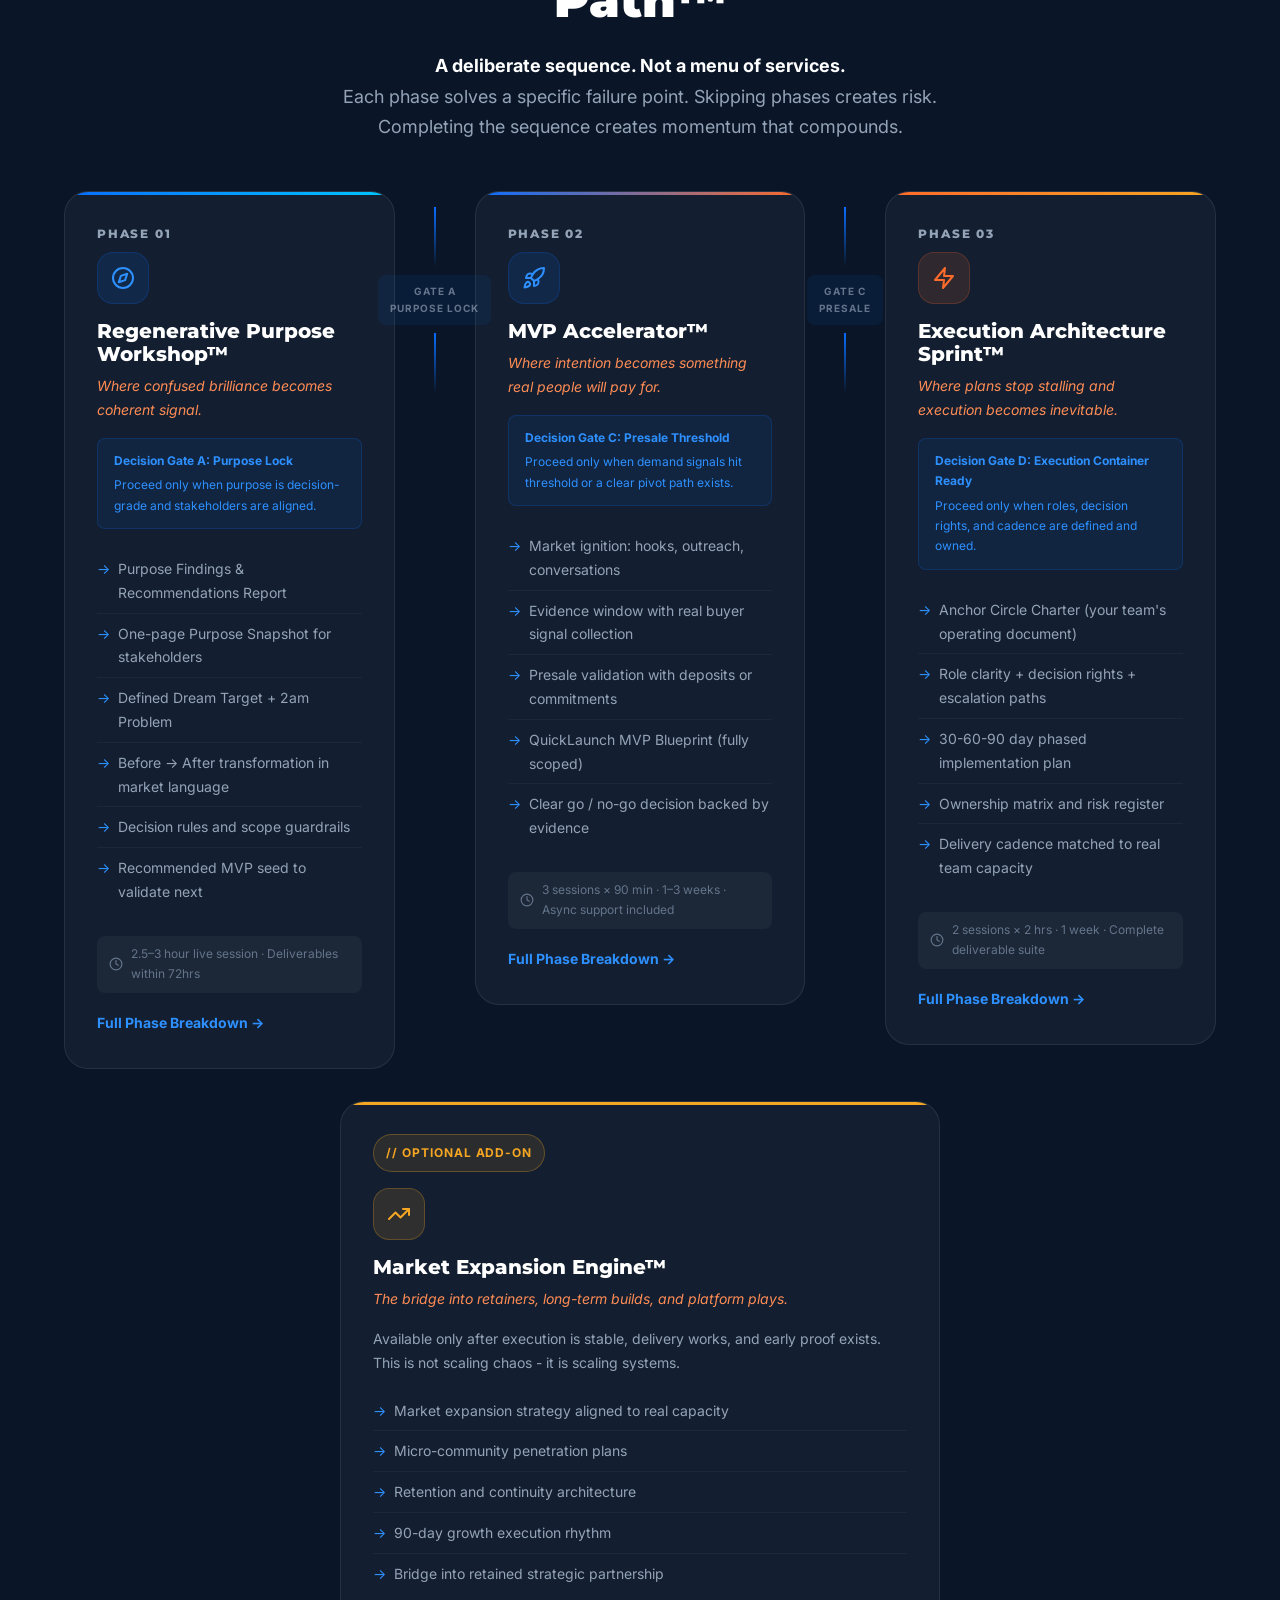
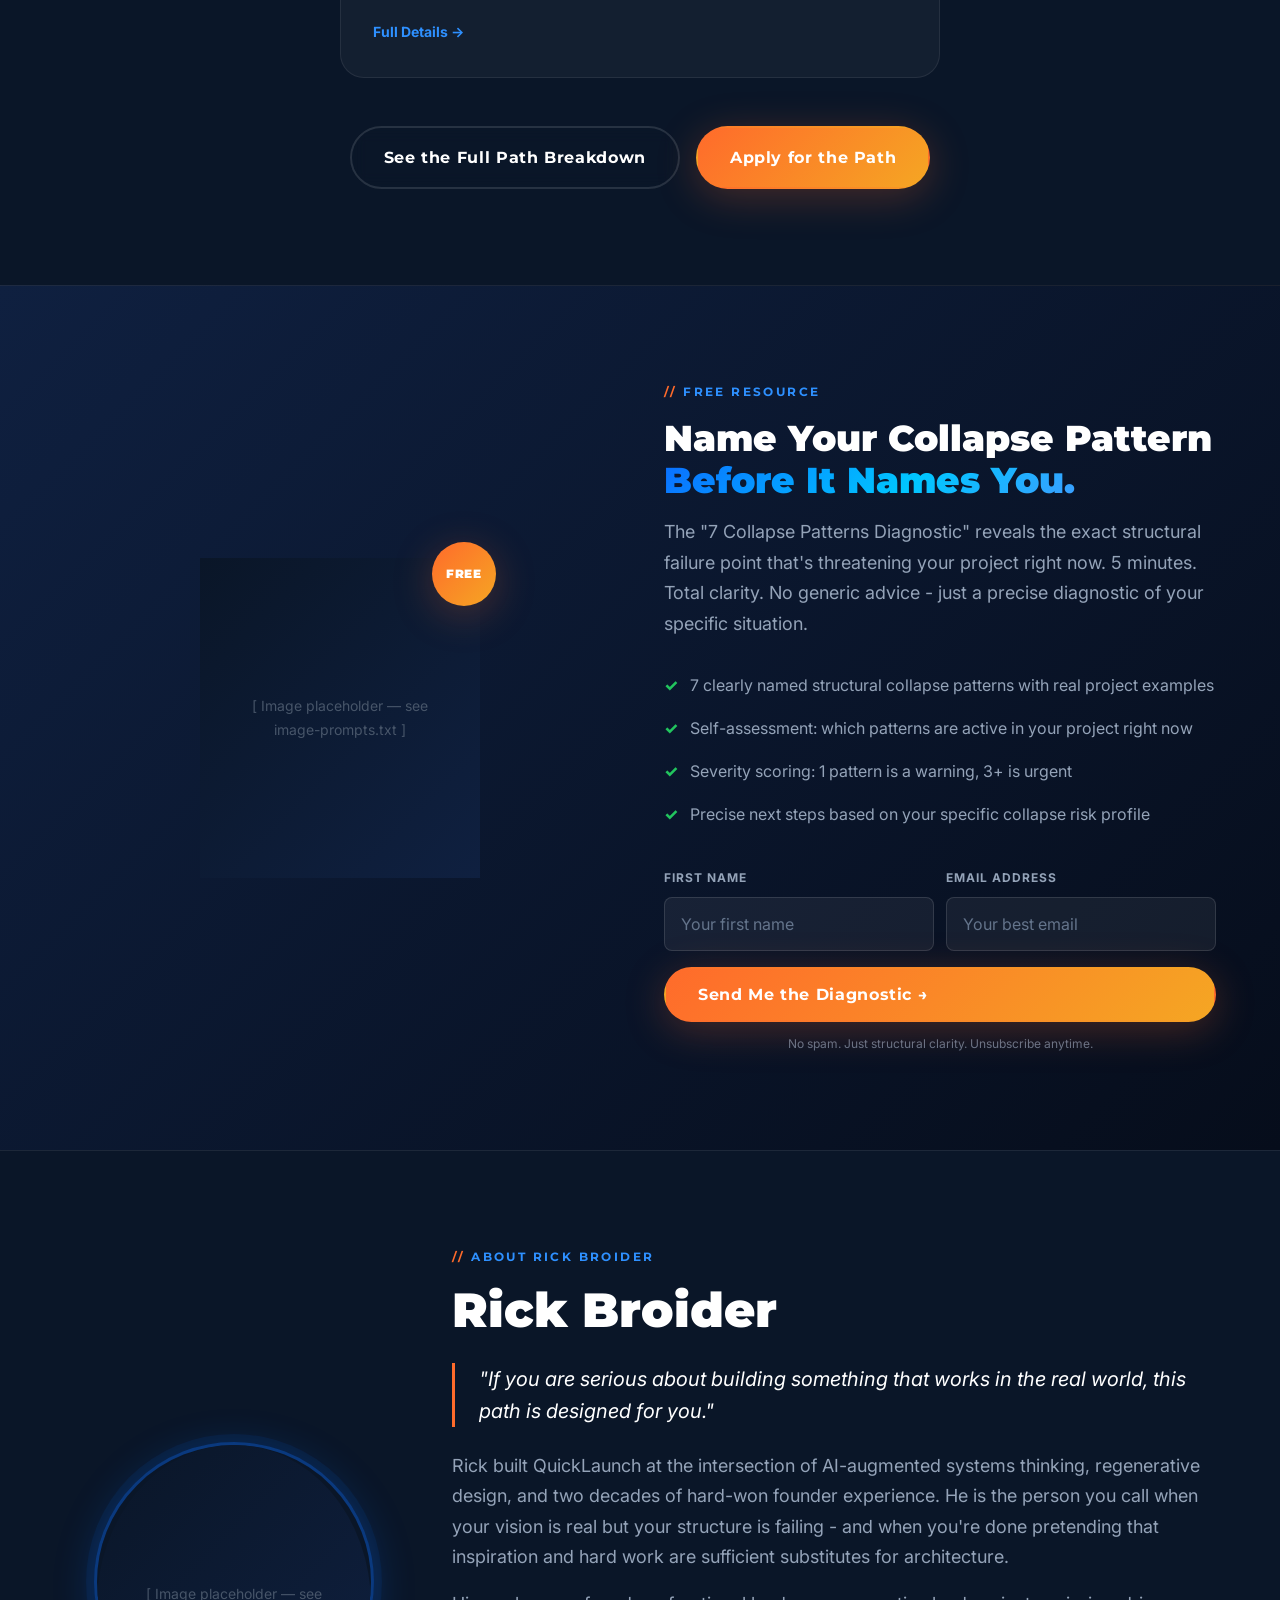
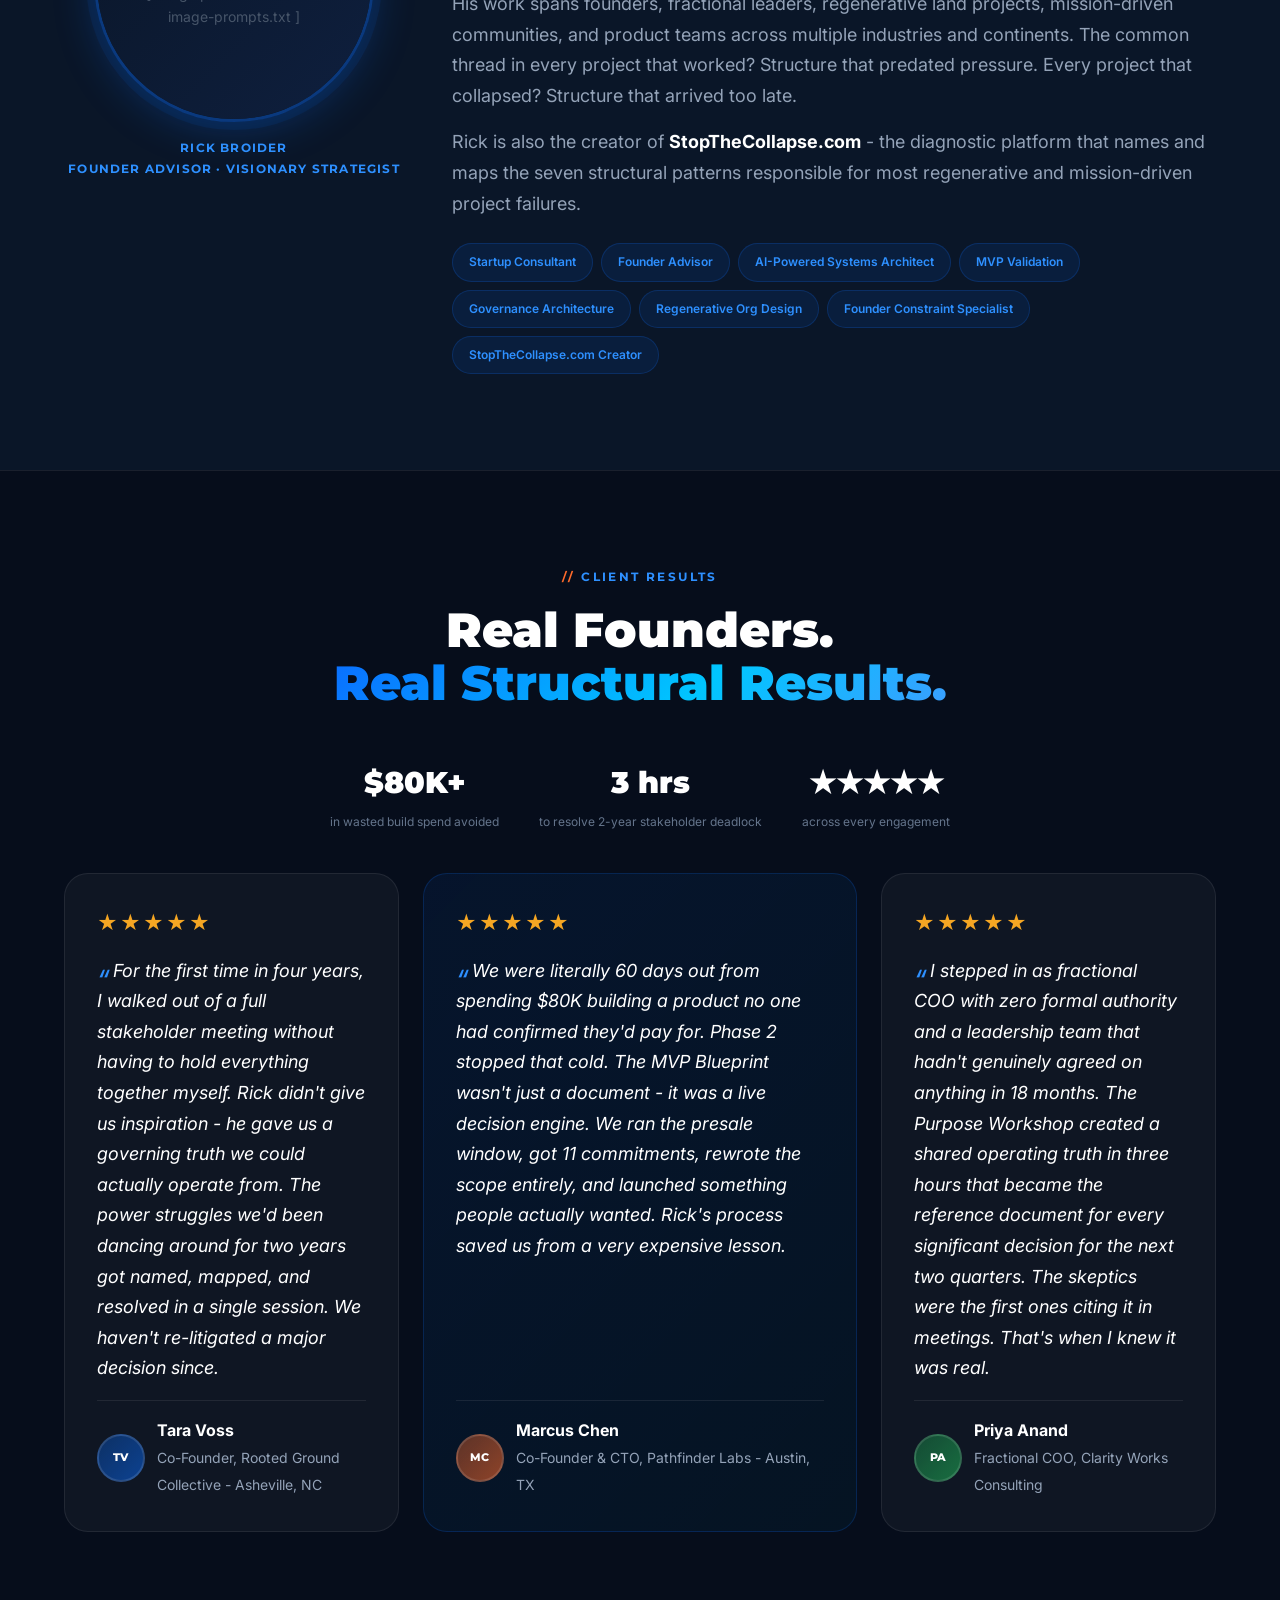
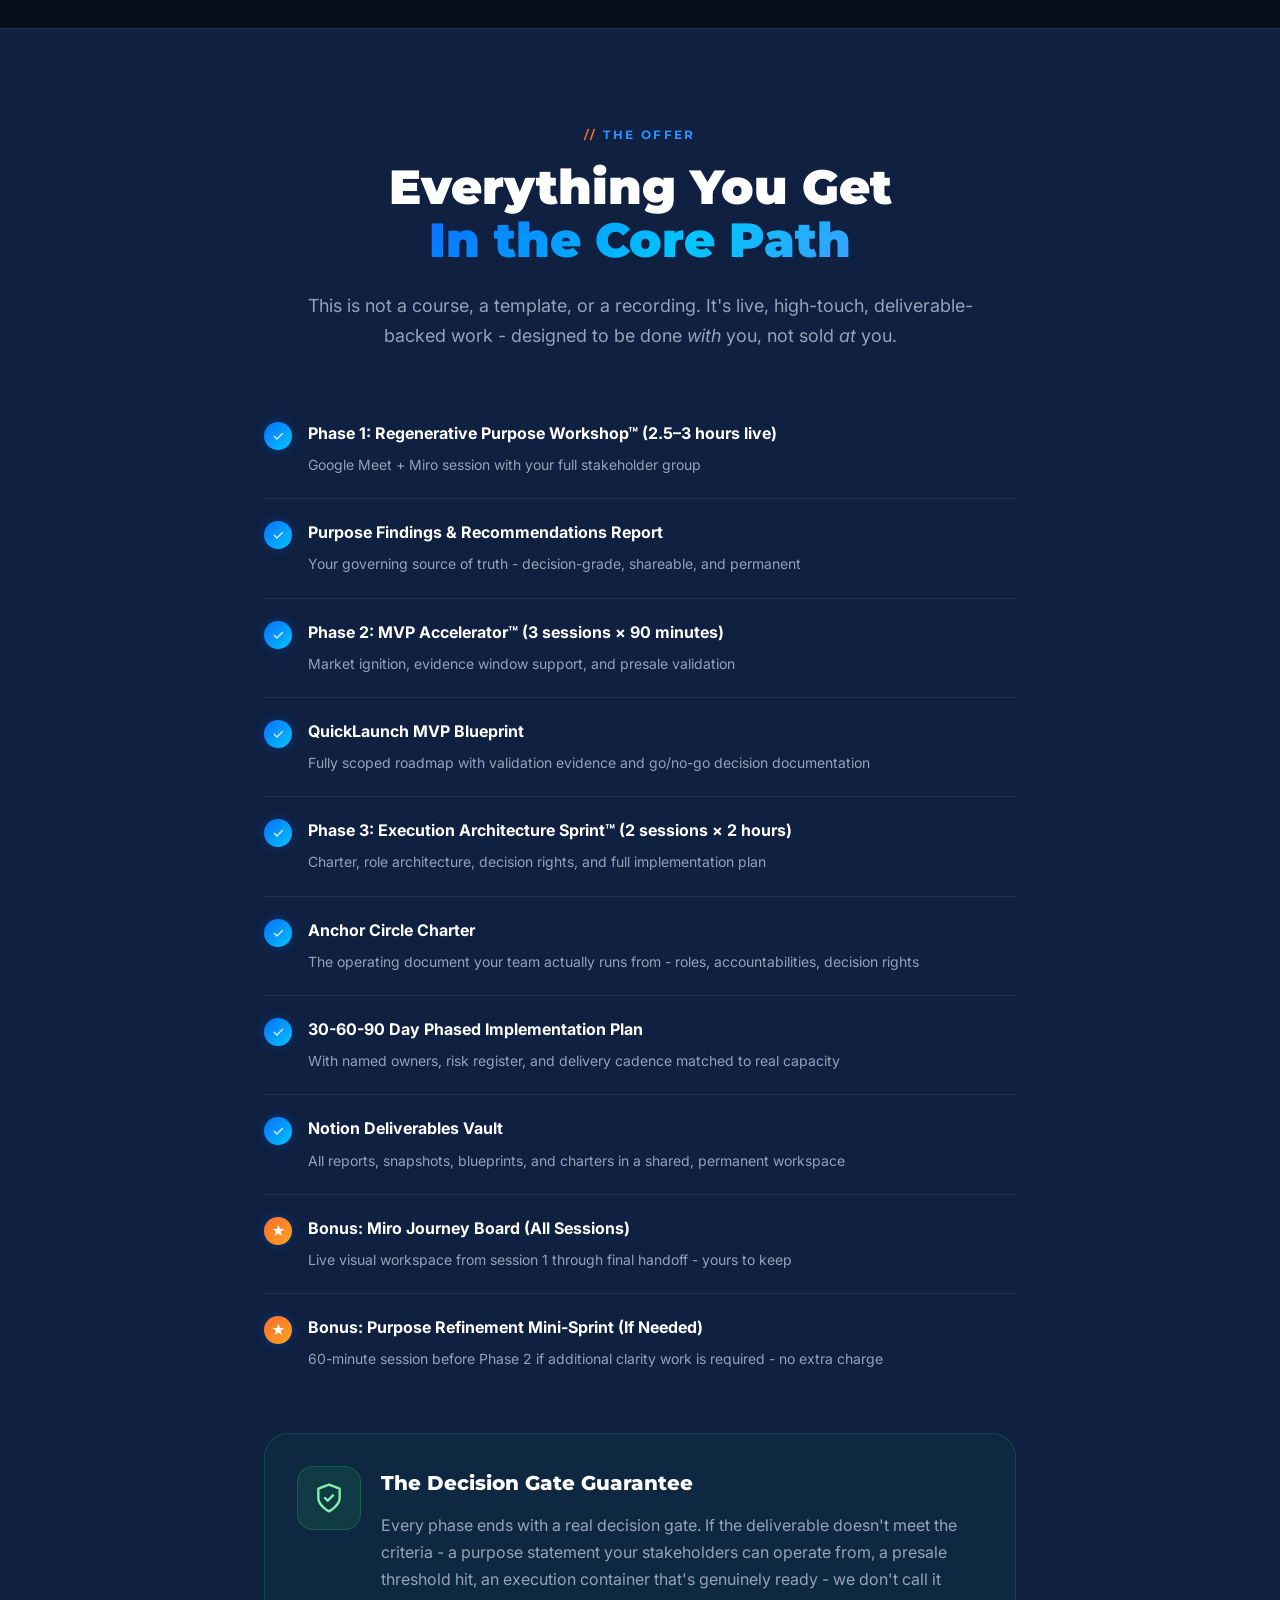
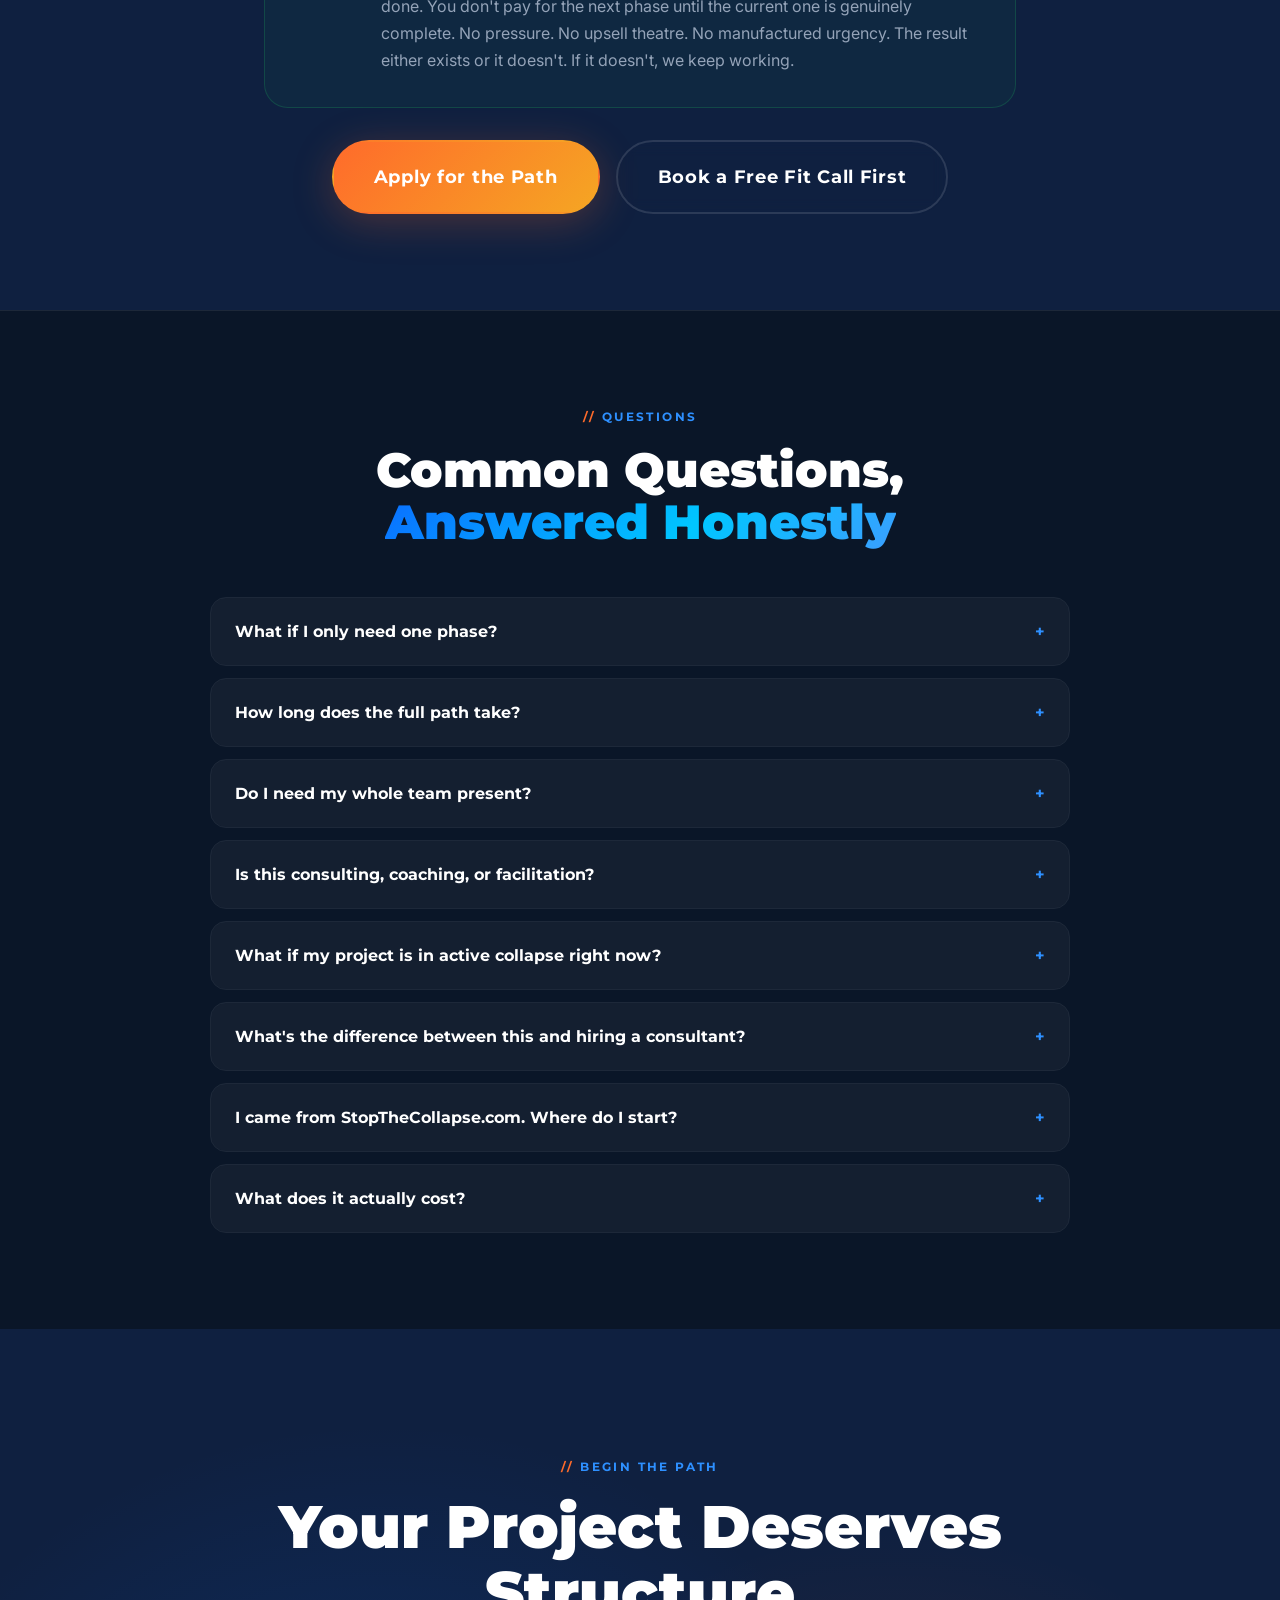
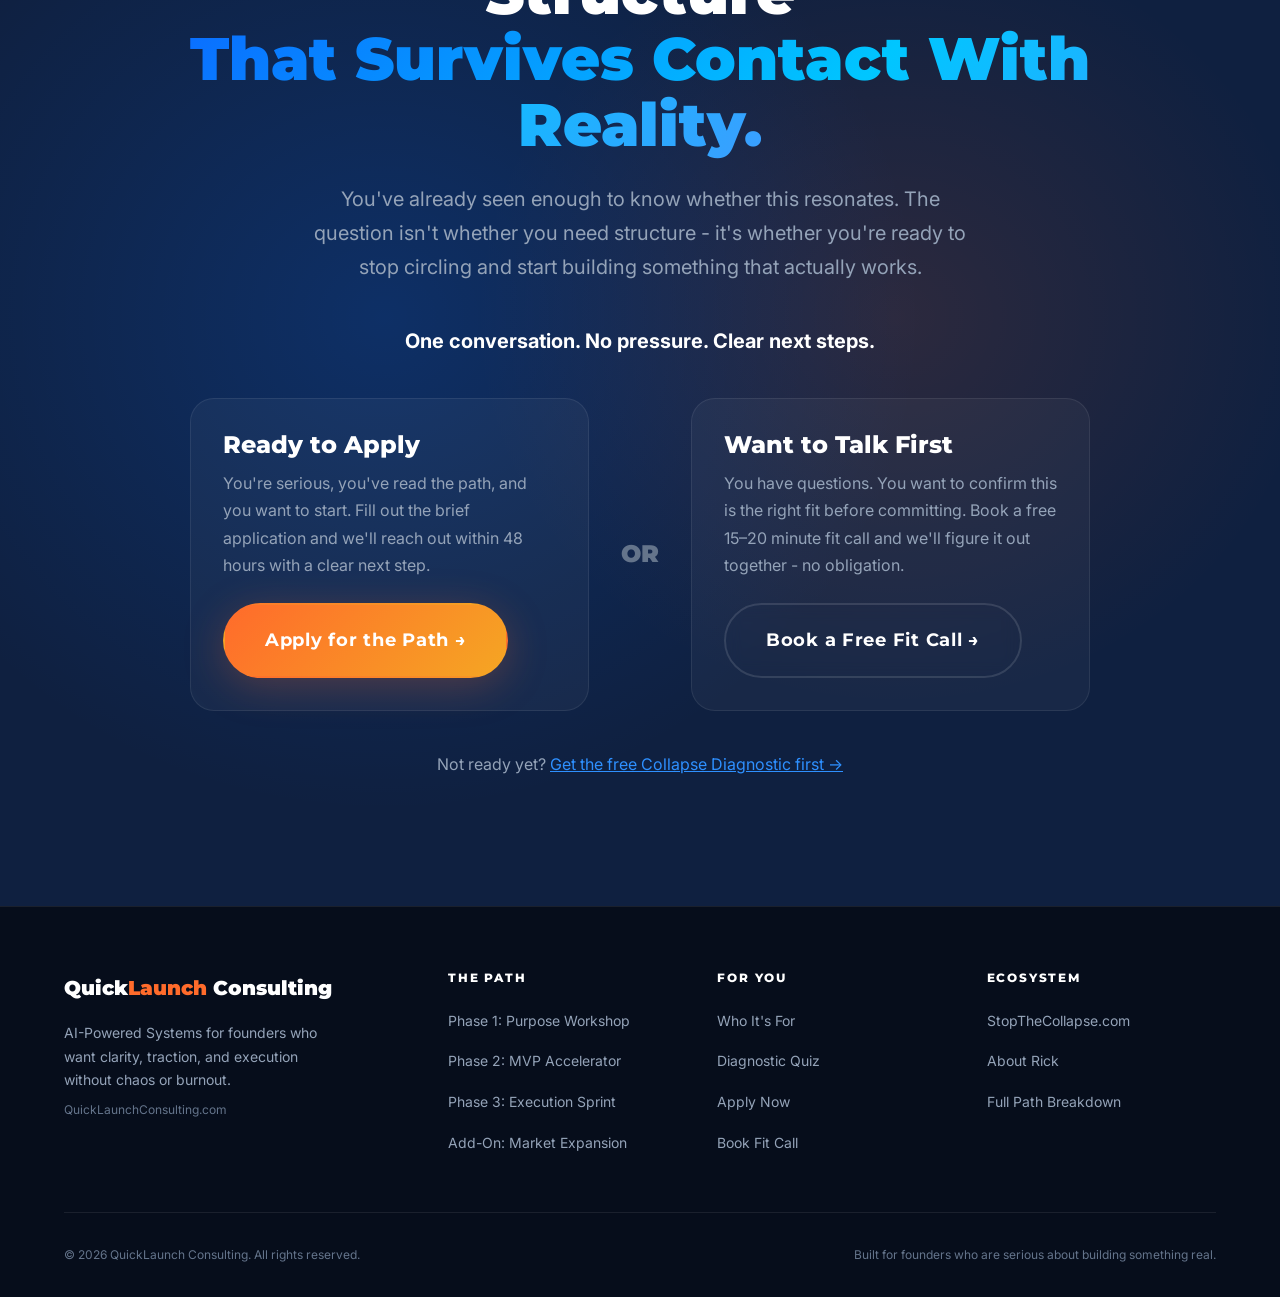
==== commit 1b818259: "Clarify diagnostic quiz vs access CTA labeling" ====
--- a/index.html
+++ b/index.html
@@ -233,7 +233,7 @@
       <a href="#path">The Path</a>
       <a href="#who">Who It's For</a>
       <a href="the-path.html">Full Breakdown</a>
-      <a href="diagnostic.html">Free Diagnostic</a>
+      <a href="diagnostic.html">Diagnostic Quiz</a>
       <a href="apply.html" class="btn btn-primary btn-sm nav-cta">Book Fit Call</a>
     </div>
     <button class="nav-toggle" id="nav-toggle" aria-label="Toggle navigation" aria-expanded="false">
@@ -247,7 +247,7 @@
   <a href="#path" class="mobile-link">The Path</a>
   <a href="#who" class="mobile-link">Who It's For</a>
   <a href="the-path.html" class="mobile-link">Full Breakdown</a>
-  <a href="diagnostic.html" class="mobile-link">Free Diagnostic</a>
+  <a href="diagnostic.html" class="mobile-link">Diagnostic Quiz</a>
   <a href="apply.html" class="btn btn-primary btn-lg">Book Your Fit Call</a>
 </div>
 
@@ -303,7 +303,7 @@
       </div>
       <div class="hero-offer reveal-right">
         <div class="hero-offer-card">
-          <div class="hero-offer-kicker">Free Diagnostic</div>
+          <div class="hero-offer-kicker">Diagnostic Access</div>
           <h2 class="hero-offer-title">Get the 7 Collapse Patterns Diagnostic</h2>
           <p class="hero-offer-body">
             The fastest way to name what is stalling your project and see the next structural move.
@@ -330,7 +330,7 @@
             <input type="hidden" name="_subject" value="New QuickLaunch Hero Diagnostic Request">
             <input type="text" name="_gotcha" style="display:none">
             <button type="submit" class="btn btn-primary btn-lg" style="width:100%">
-              Get Instant Access
+              Get Access to the Diagnostic
             </button>
             <p class="form-disclaimer">No spam. No fluff. Just structural clarity.</p>
           </form>
@@ -1333,7 +1333,7 @@
       <div class="footer-col">
         <h4>For You</h4>
         <a href="#who">Who It's For</a>
-        <a href="diagnostic.html">Free Diagnostic</a>
+        <a href="diagnostic.html">Diagnostic Quiz</a>
         <a href="apply.html">Apply Now</a>
         <a href="apply.html#fit-call">Book Fit Call</a>
       </div>
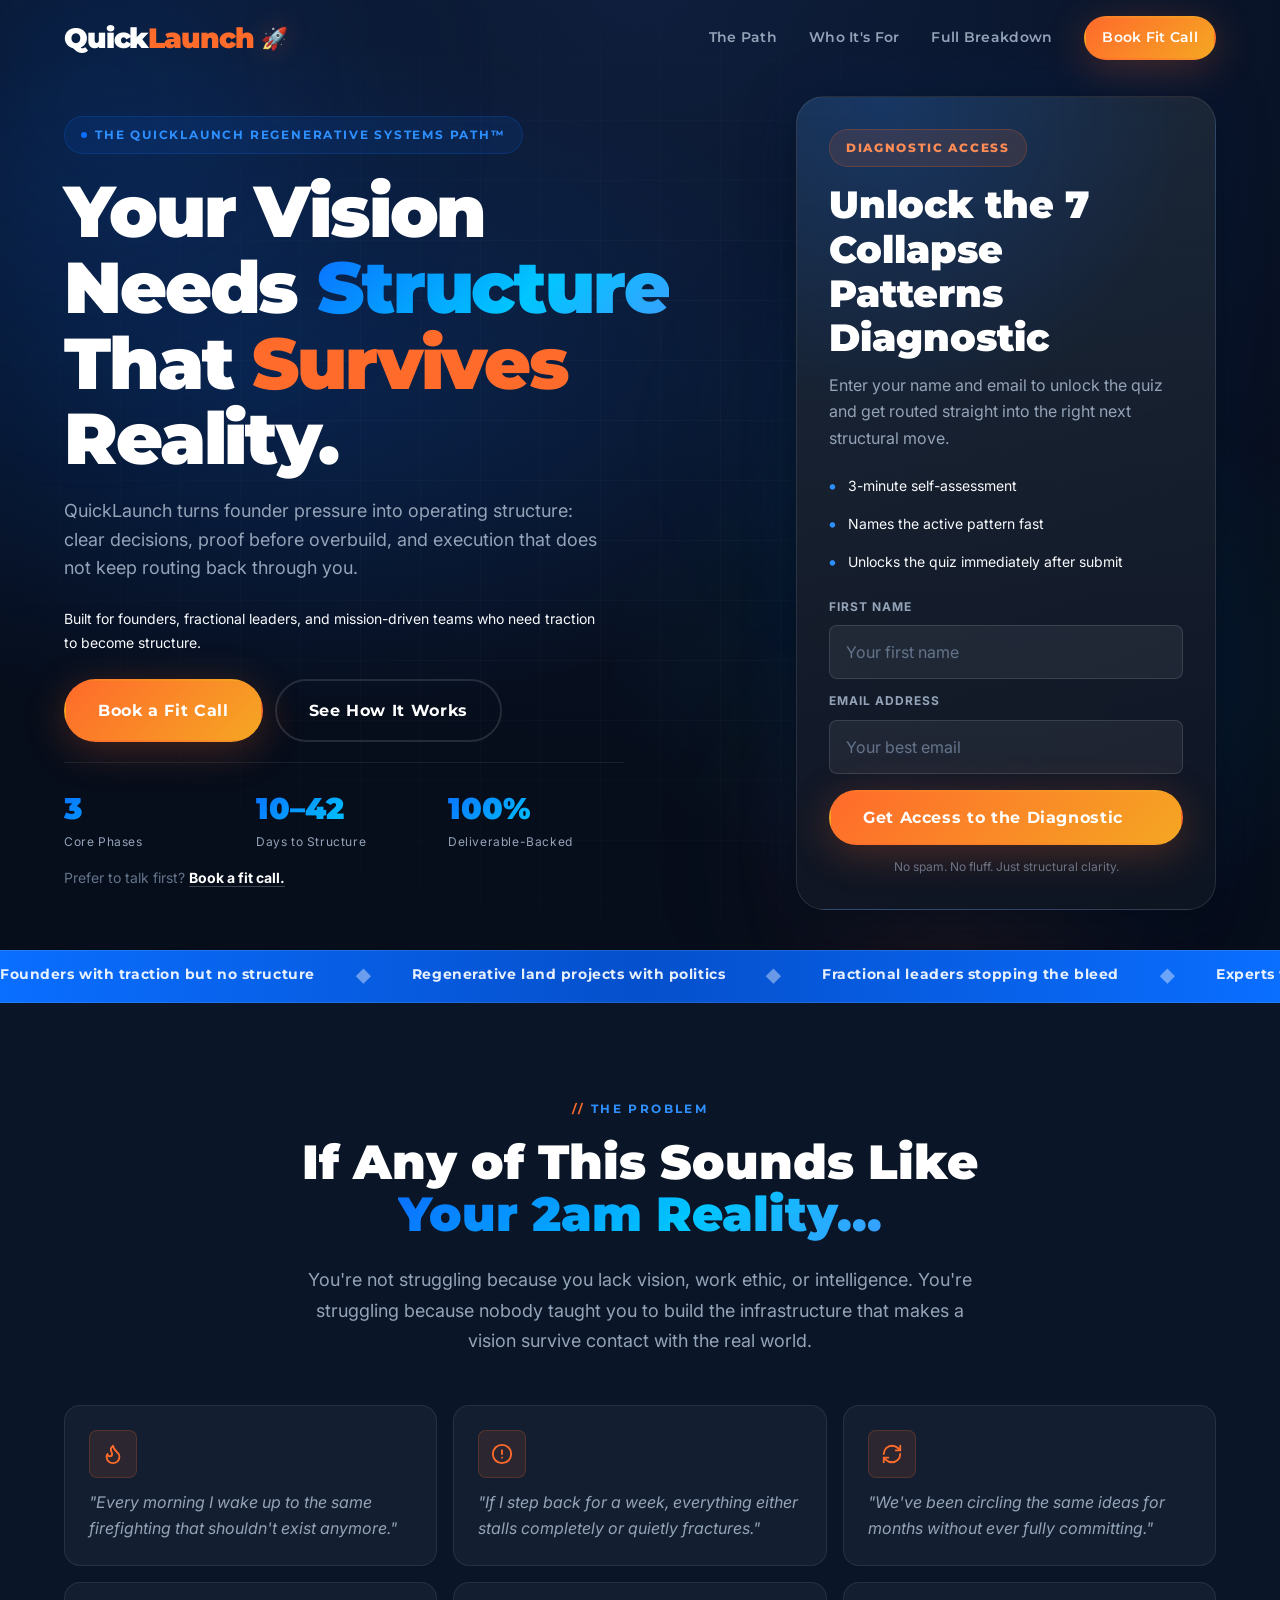
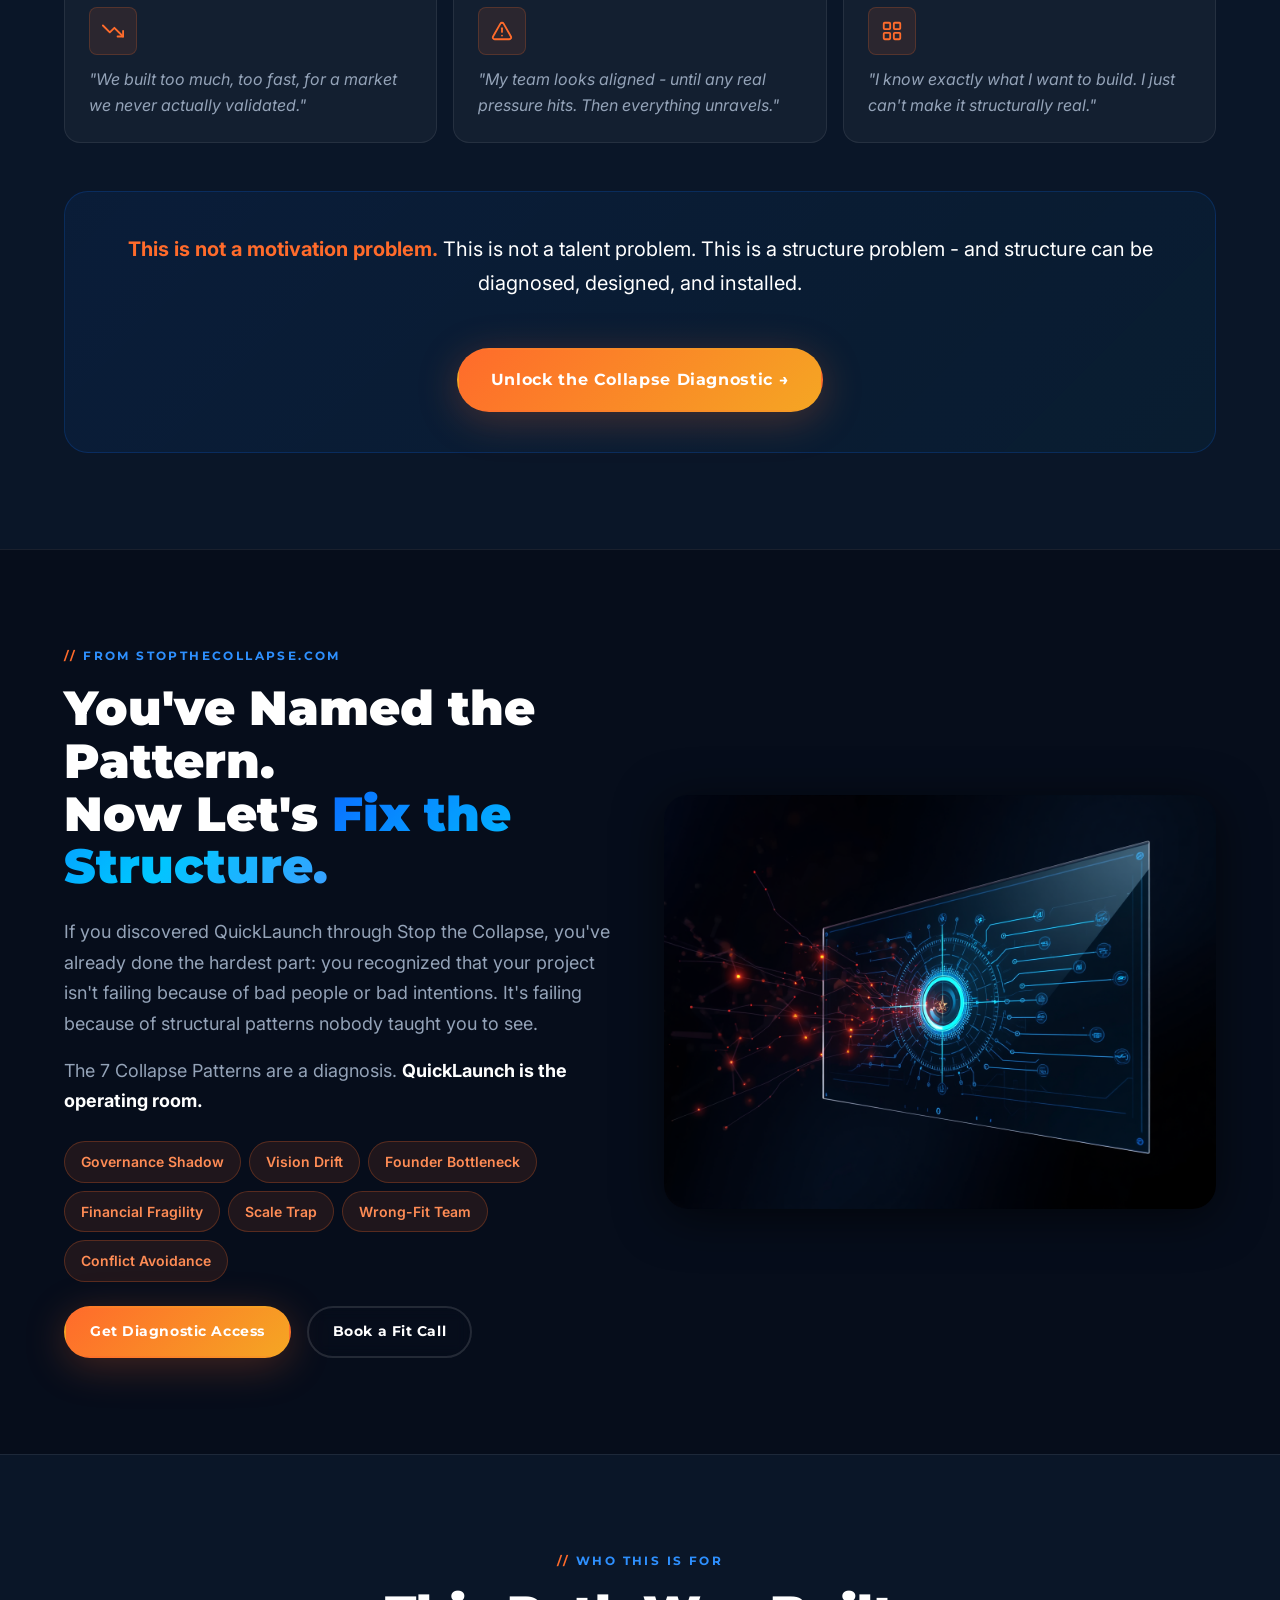
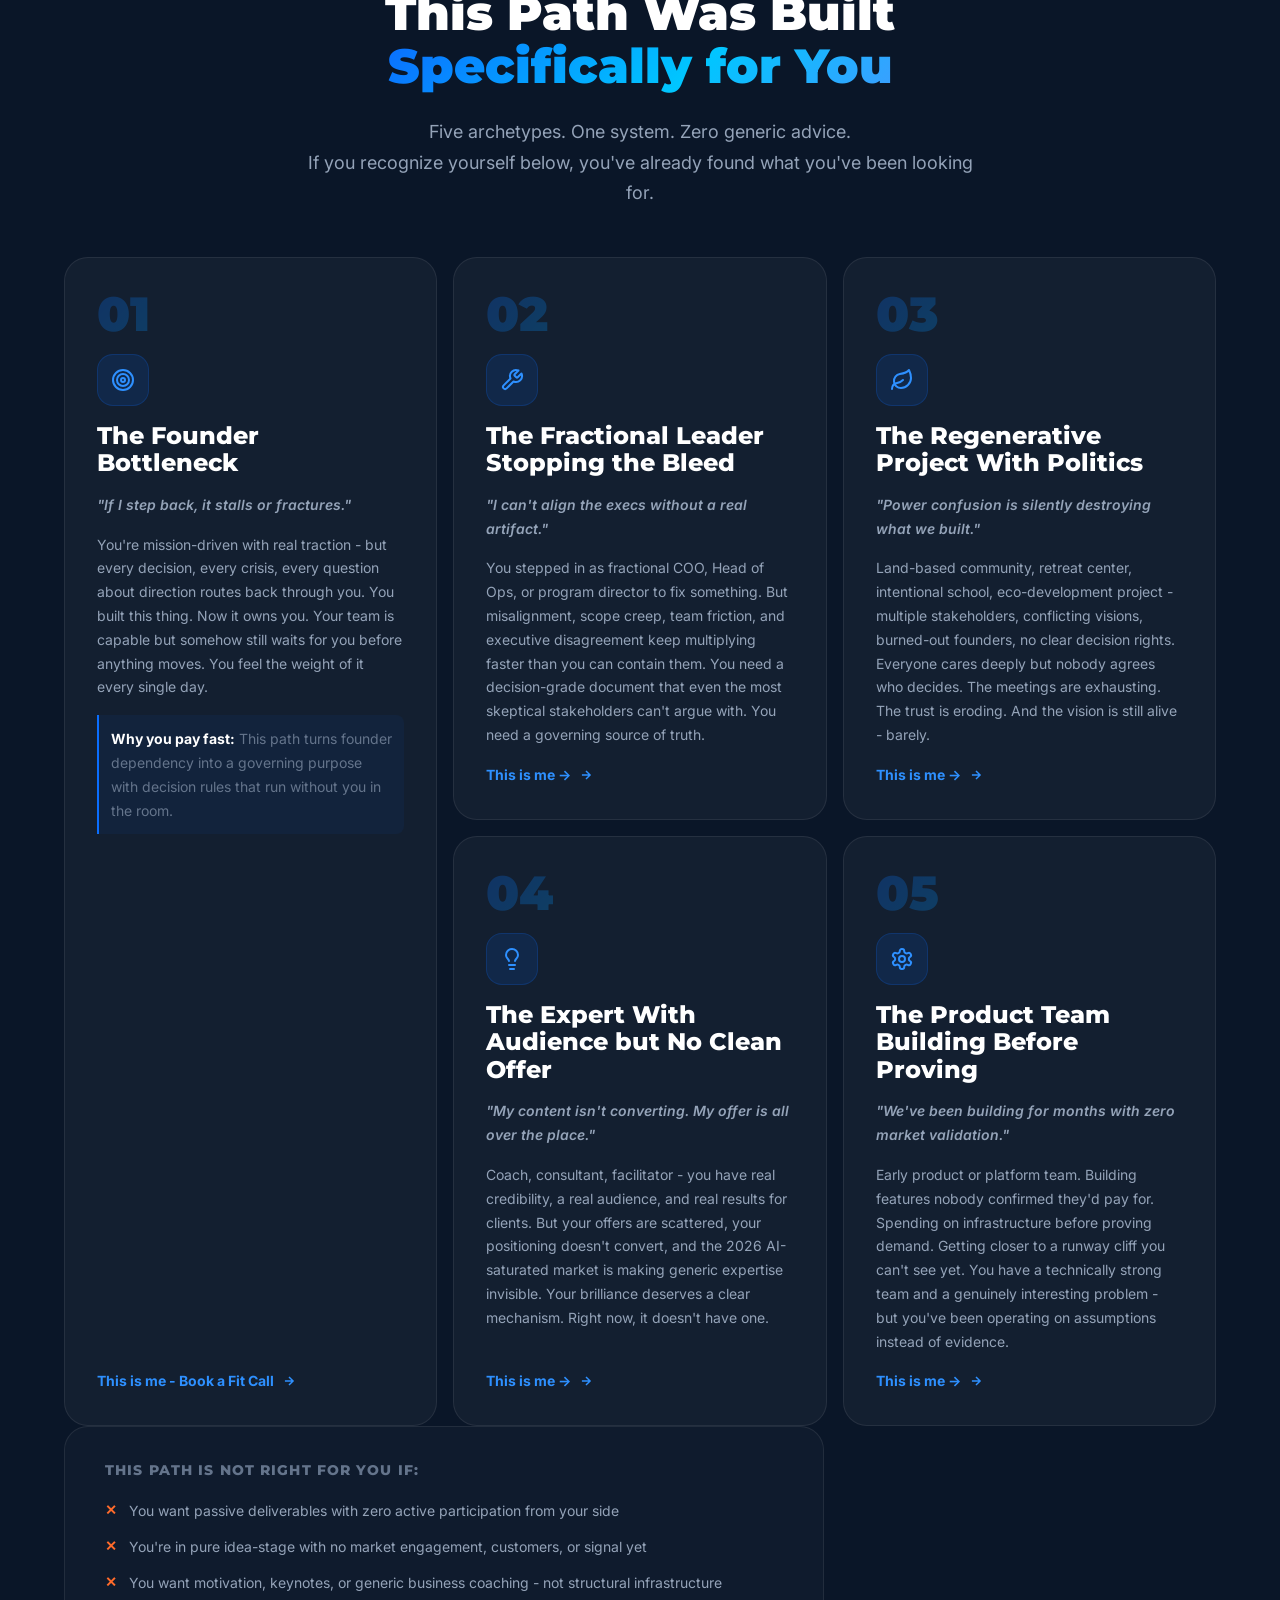
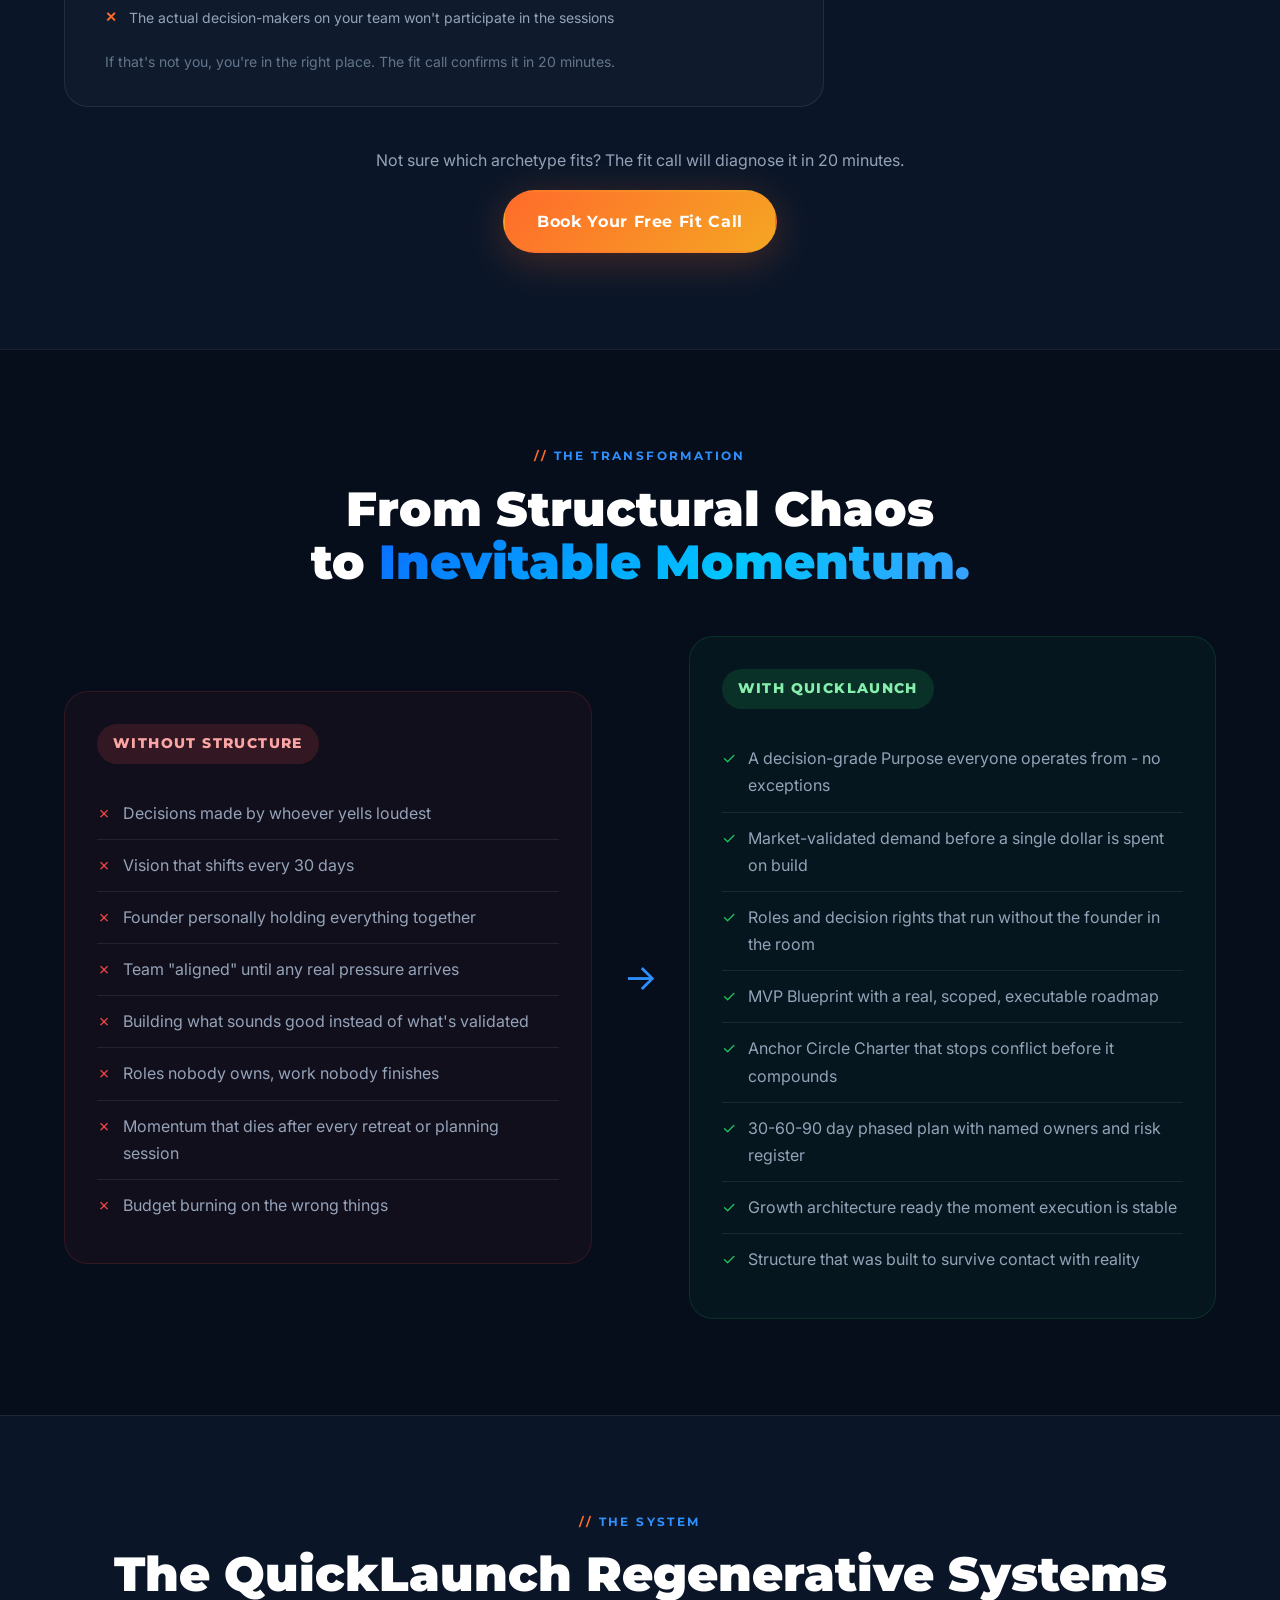
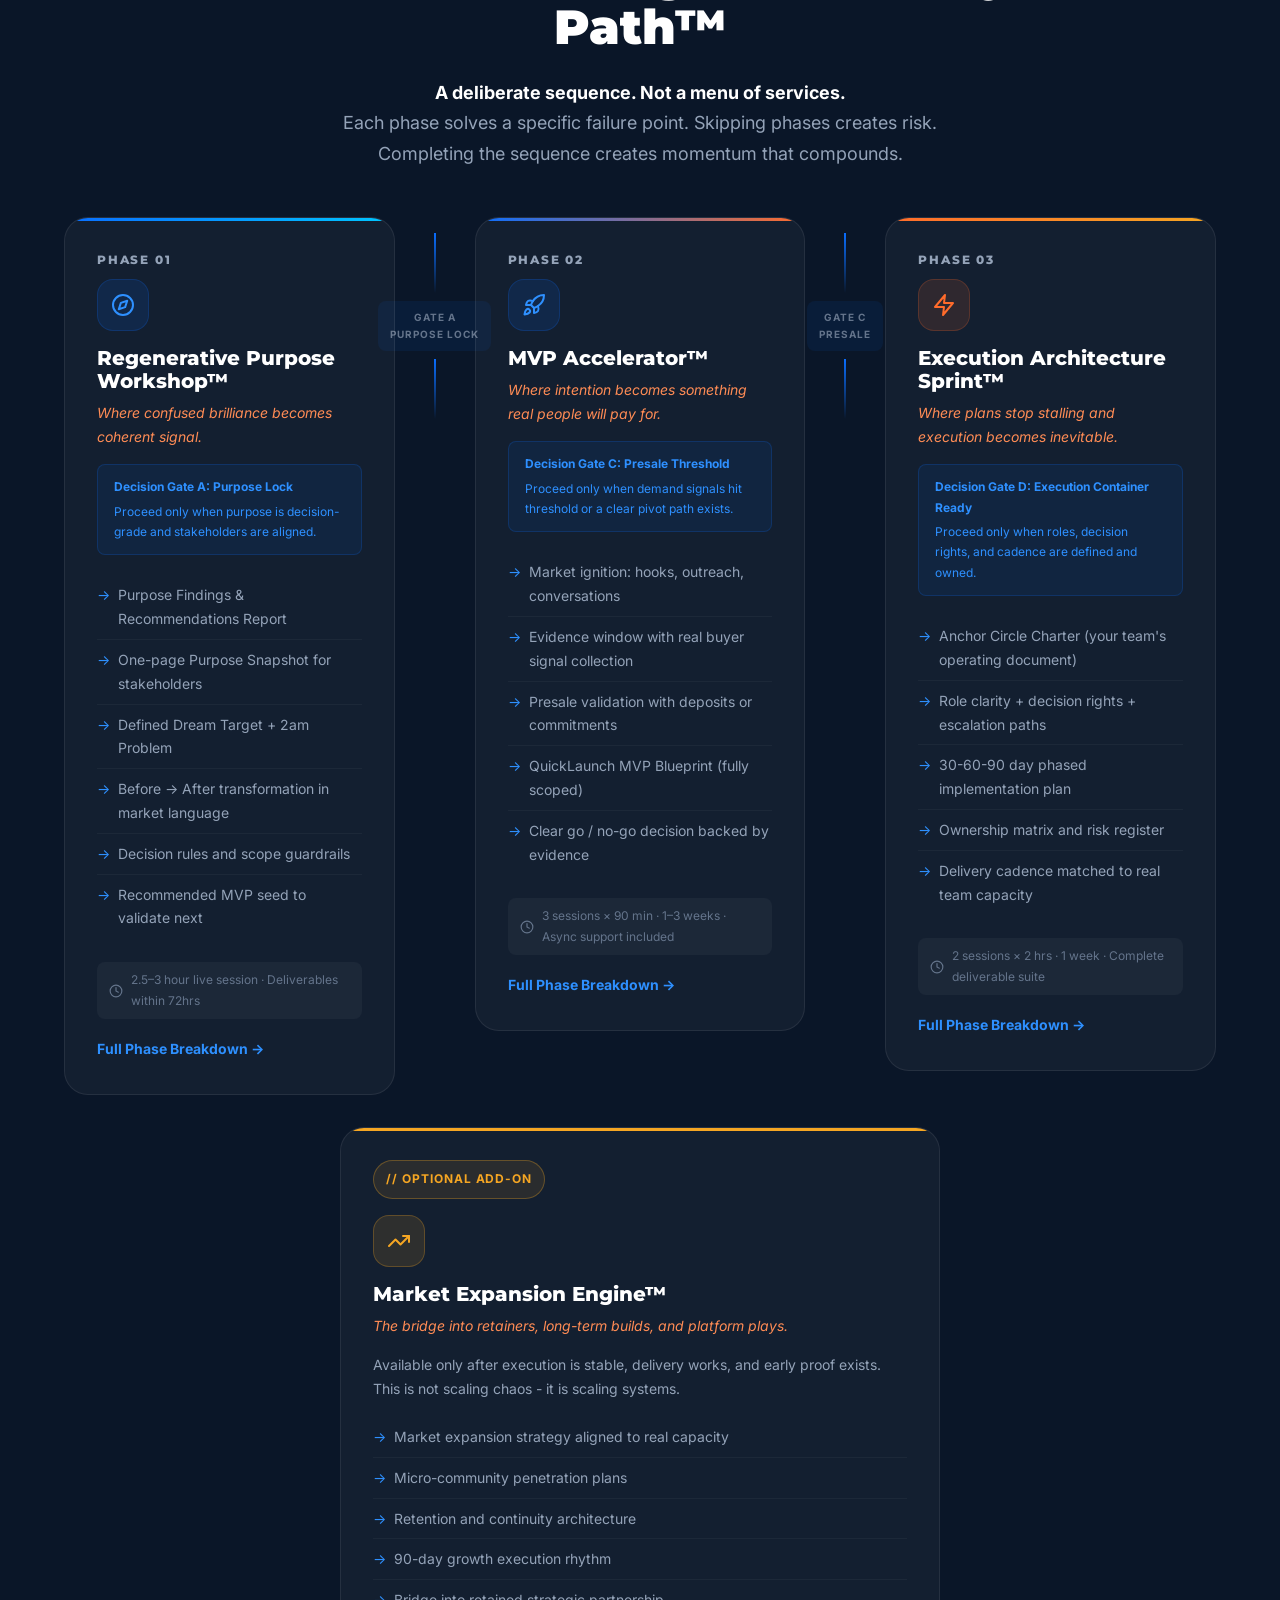
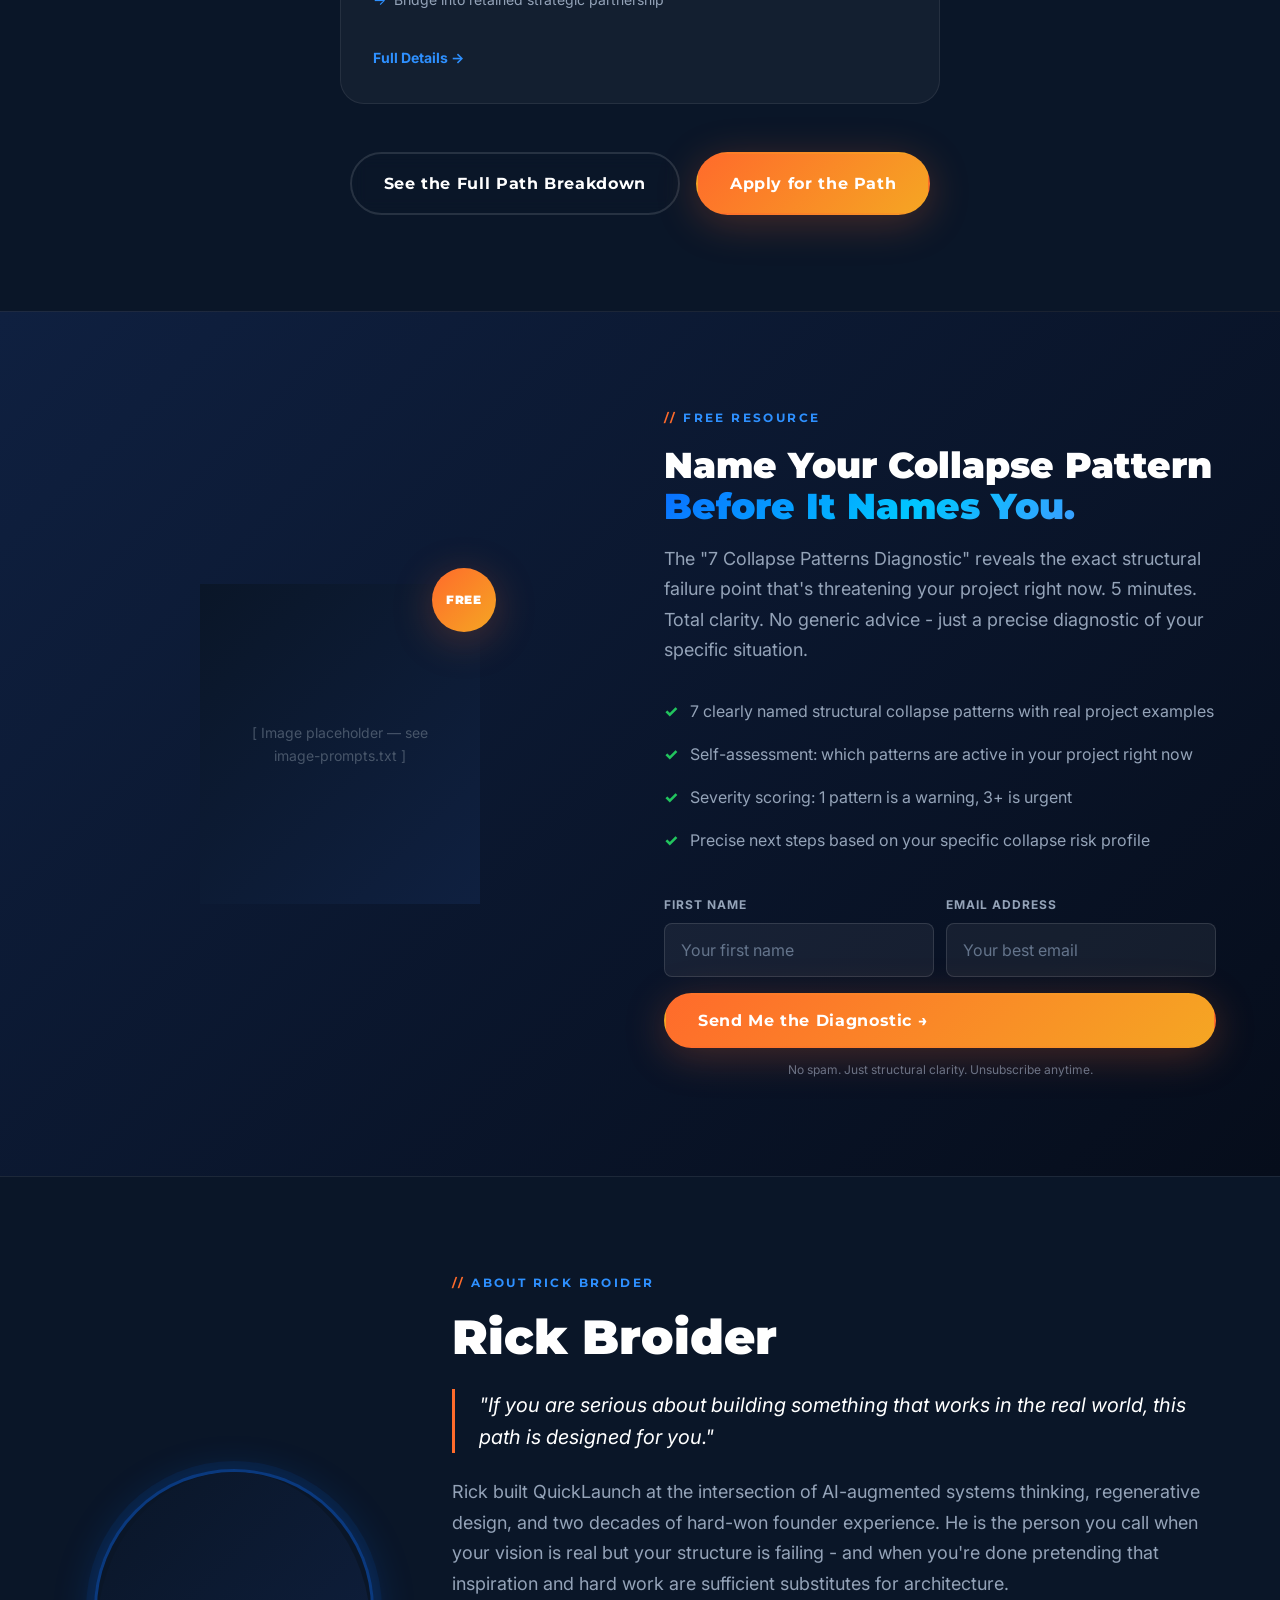
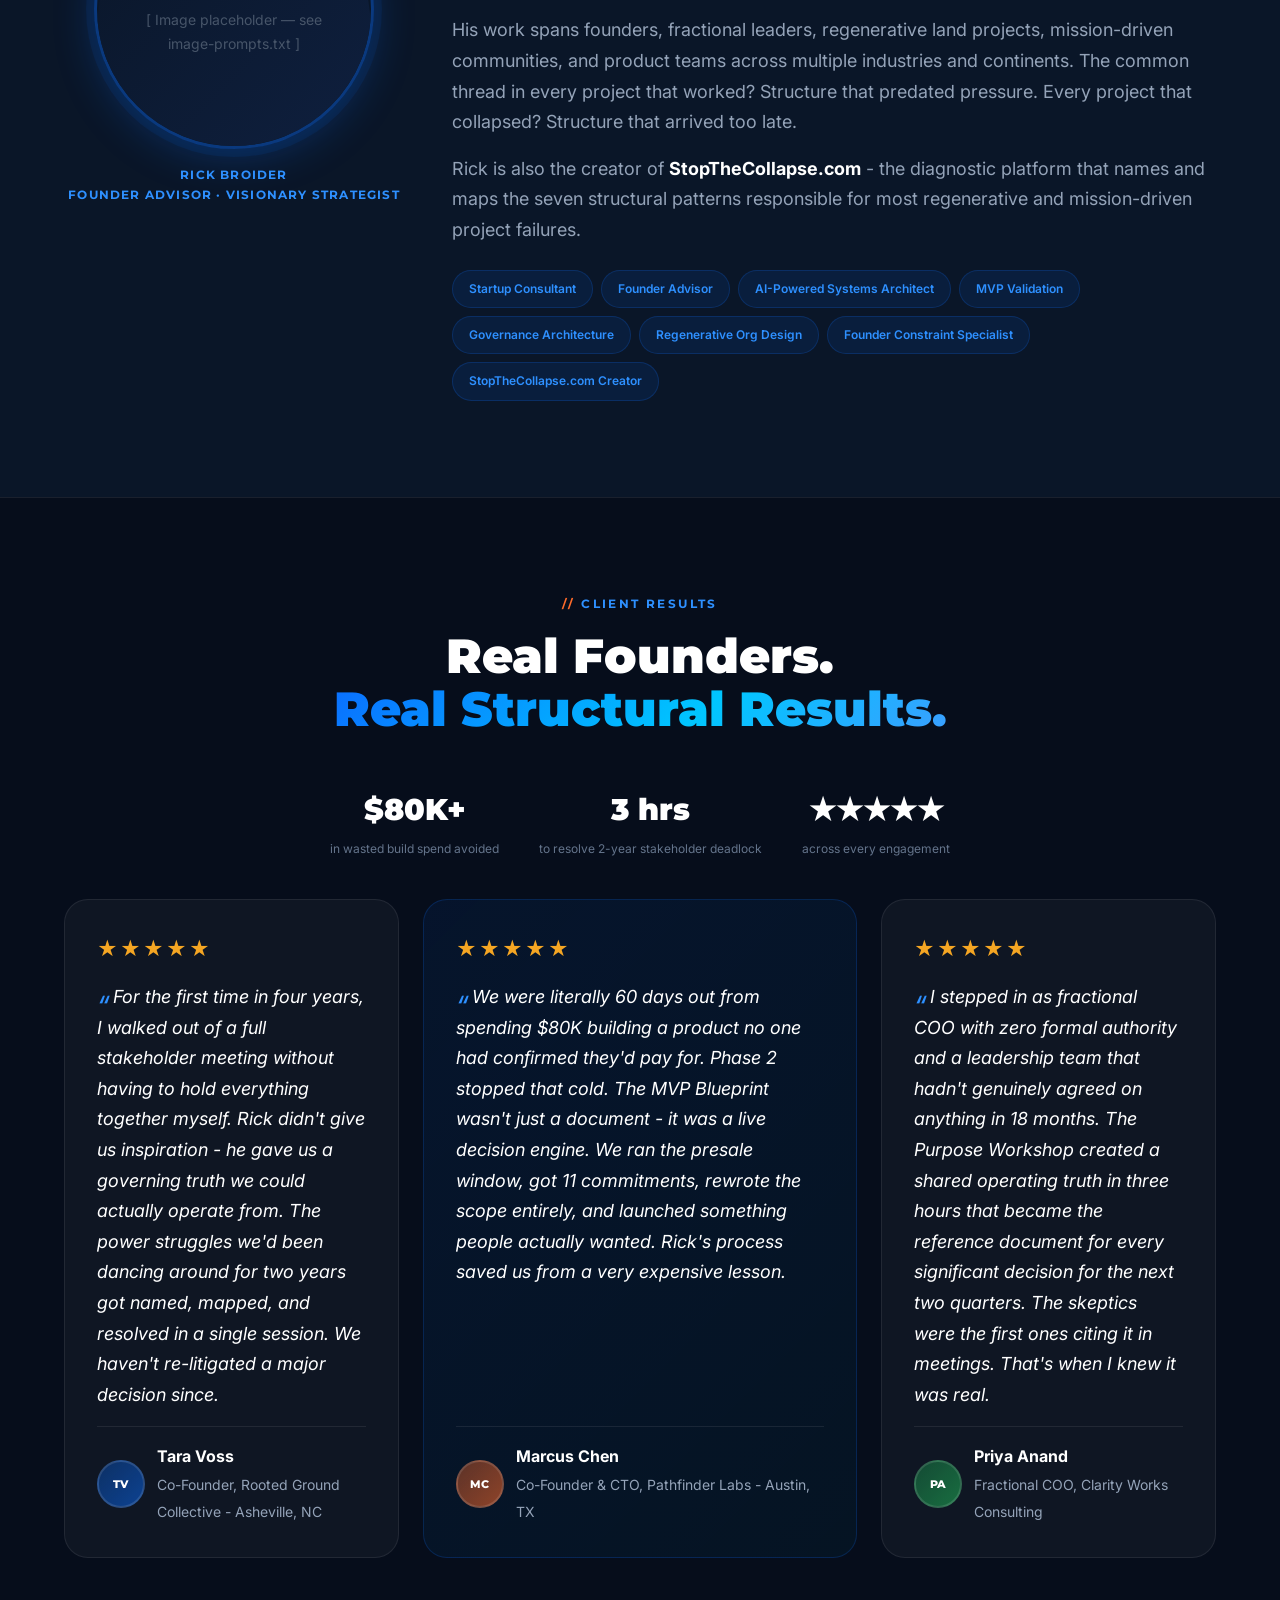
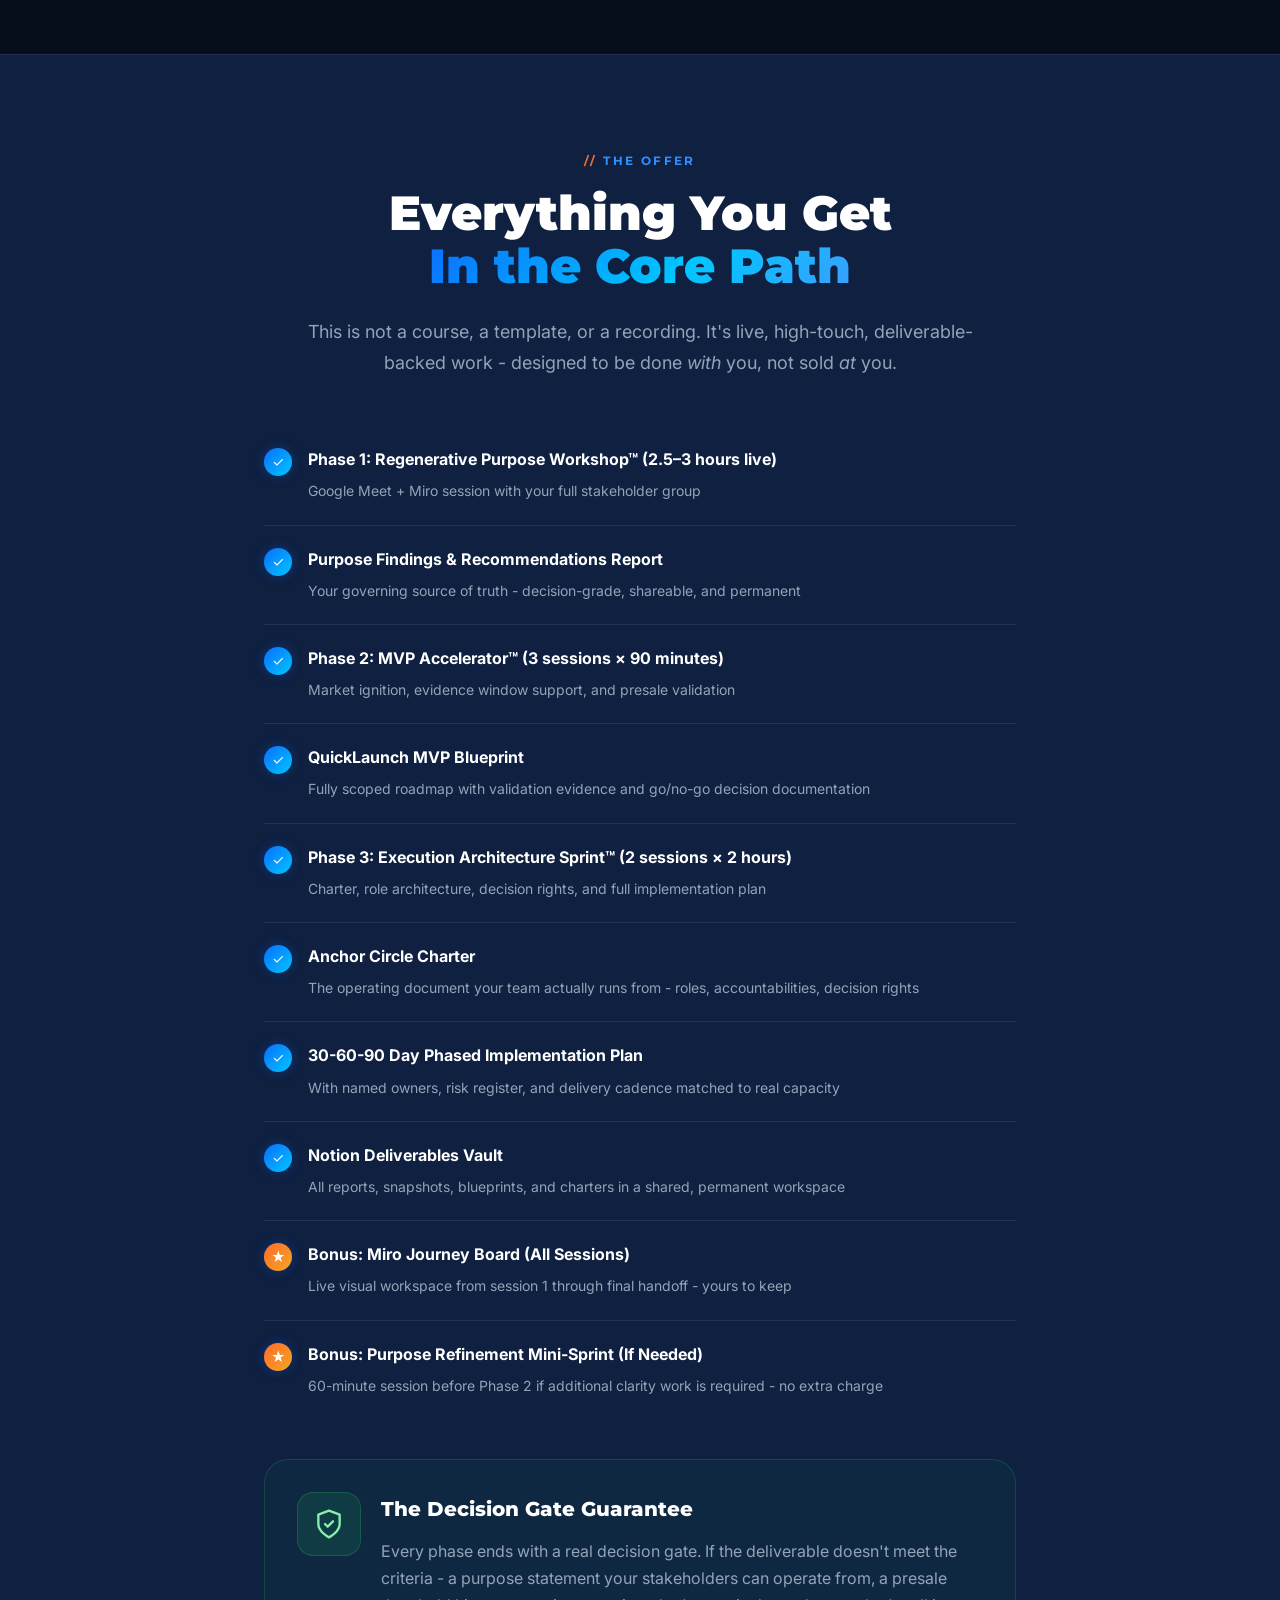
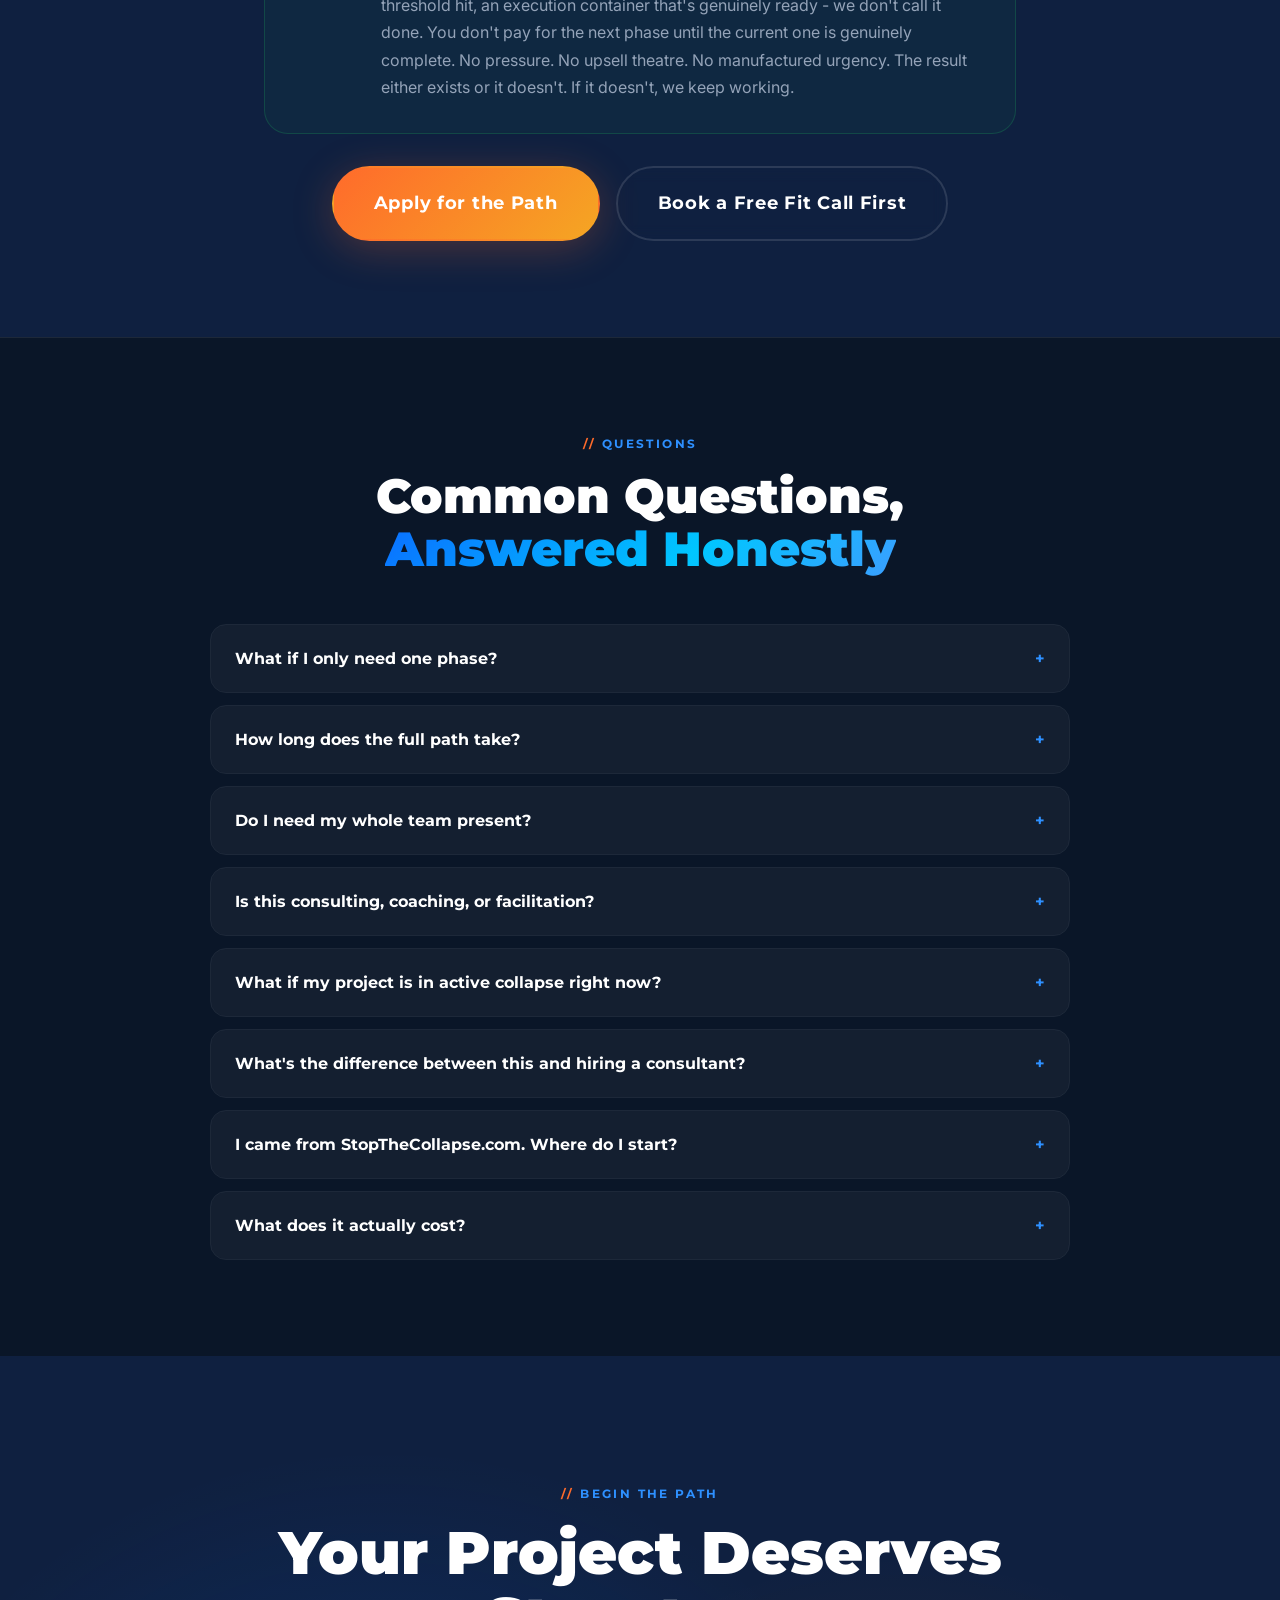
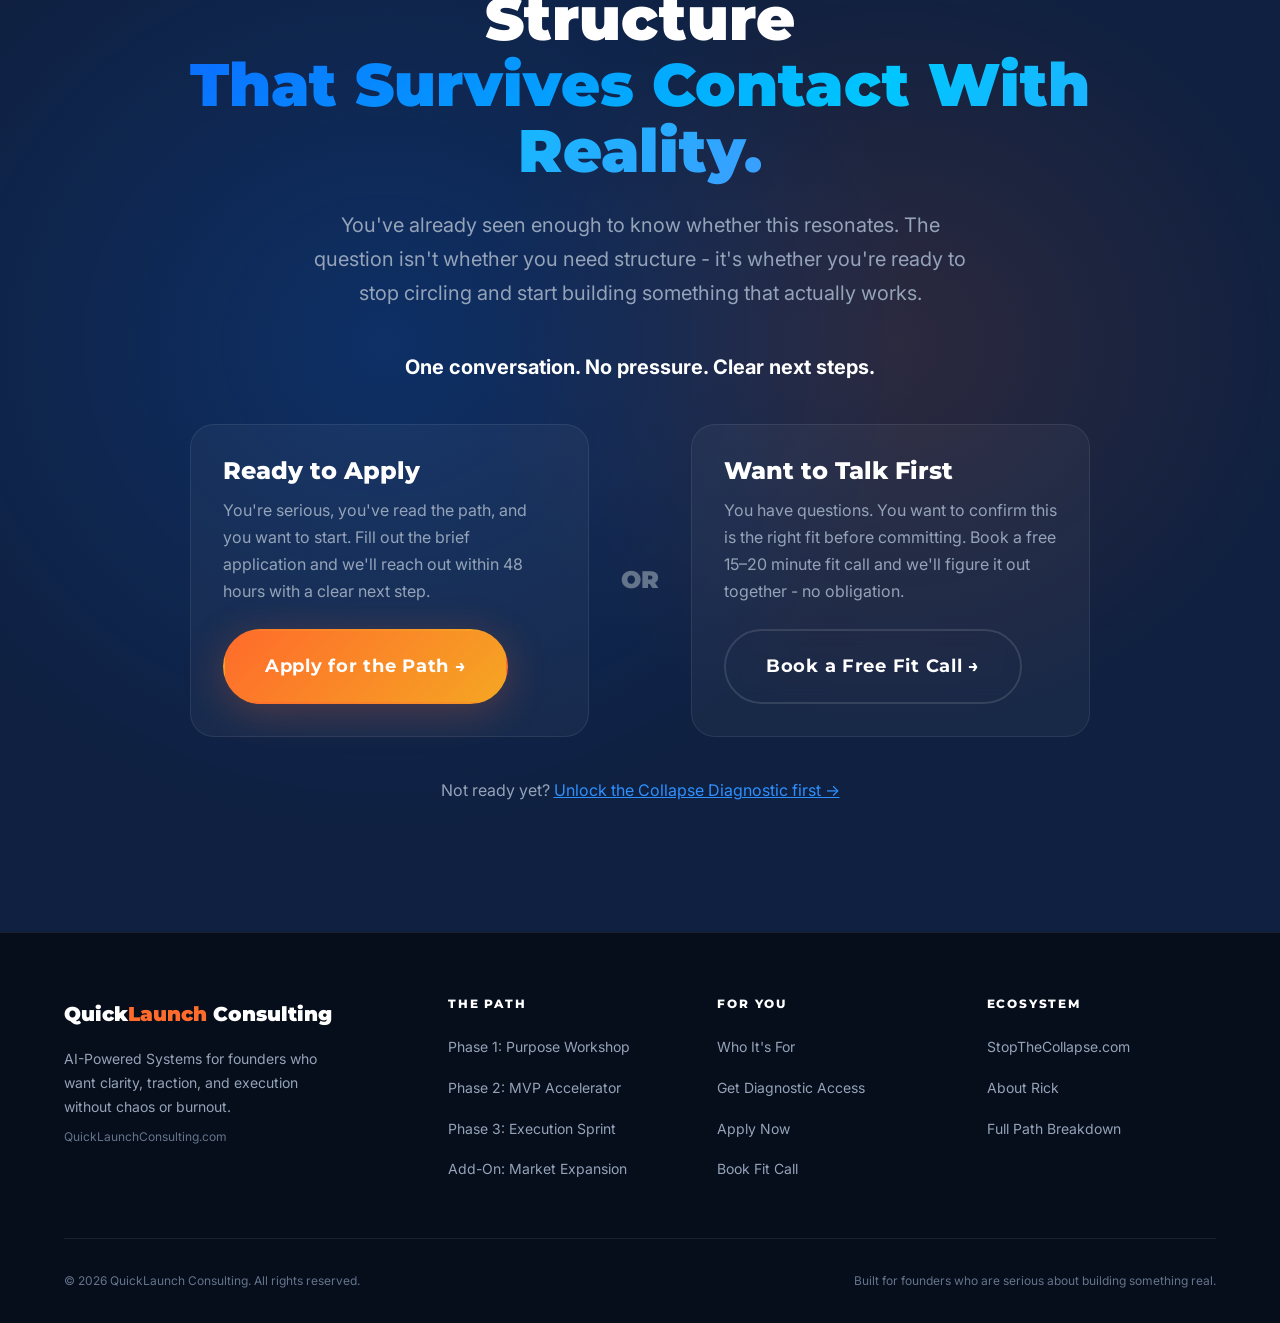
==== commit 5a0ec1d6: "Gate diagnostic access and replace section imagery" ====
--- a/index.html
+++ b/index.html
@@ -233,7 +233,6 @@
       <a href="#path">The Path</a>
       <a href="#who">Who It's For</a>
       <a href="the-path.html">Full Breakdown</a>
-      <a href="diagnostic.html">Diagnostic Quiz</a>
       <a href="apply.html" class="btn btn-primary btn-sm nav-cta">Book Fit Call</a>
     </div>
     <button class="nav-toggle" id="nav-toggle" aria-label="Toggle navigation" aria-expanded="false">
@@ -247,7 +246,6 @@
   <a href="#path" class="mobile-link">The Path</a>
   <a href="#who" class="mobile-link">Who It's For</a>
   <a href="the-path.html" class="mobile-link">Full Breakdown</a>
-  <a href="diagnostic.html" class="mobile-link">Diagnostic Quiz</a>
   <a href="apply.html" class="btn btn-primary btn-lg">Book Your Fit Call</a>
 </div>
 
@@ -282,6 +280,10 @@
         <p class="hero-proofline reveal reveal-delay-3">
           Built for founders, fractional leaders, and mission-driven teams who need traction to become structure.
         </p>
+        <div class="hero-actions reveal reveal-delay-4">
+          <a href="apply.html#fit-call" class="btn btn-primary btn-lg">Book a Fit Call</a>
+          <a href="the-path.html" class="btn btn-secondary btn-lg">See How It Works</a>
+        </div>
         <div class="hero-stats reveal reveal-delay-4">
           <div class="hero-stat">
             <strong>3</strong>
@@ -301,17 +303,17 @@
           <a href="apply.html">Book a fit call.</a>
         </p>
       </div>
-      <div class="hero-offer reveal-right">
+      <div class="hero-offer reveal-right" id="diagnostic-access">
         <div class="hero-offer-card">
           <div class="hero-offer-kicker">Diagnostic Access</div>
-          <h2 class="hero-offer-title">Get the 7 Collapse Patterns Diagnostic</h2>
+          <h2 class="hero-offer-title">Unlock the 7 Collapse Patterns Diagnostic</h2>
           <p class="hero-offer-body">
-            The fastest way to name what is stalling your project and see the next structural move.
+            Enter your name and email to unlock the quiz and get routed straight into the right next structural move.
           </p>
           <ul class="hero-offer-points">
             <li>3-minute self-assessment</li>
             <li>Names the active pattern fast</li>
-            <li>Redirects straight into the quiz after submit</li>
+            <li>Unlocks the quiz immediately after submit</li>
           </ul>
           <form
             id="hero-lead-form"
@@ -434,8 +436,8 @@
         This is not a talent problem. This is a structure problem -
         and structure can be diagnosed, designed, and installed.
       </p>
-      <a href="diagnostic.html" class="btn btn-primary btn-lg" style="margin-top:var(--sp-6)">
-        Name Your Collapse Pattern - Free →
+      <a href="#diagnostic-access" class="btn btn-primary btn-lg" style="margin-top:var(--sp-6)">
+        Unlock the Collapse Diagnostic →
       </a>
     </div>
   </div>
@@ -471,20 +473,15 @@
           <span class="pattern-chip">Conflict Avoidance</span>
         </div>
         <div class="gap-cta" style="margin-top:var(--sp-6)">
-          <a href="diagnostic.html" class="btn btn-primary">Get the Free Collapse Diagnostic</a>
+          <a href="#diagnostic-access" class="btn btn-primary">Get Diagnostic Access</a>
           <a href="apply.html" class="btn btn-secondary">Book a Fit Call</a>
         </div>
       </div>
       <div class="collapse-visual reveal-right">
-        <div class="collapse-visual-placeholder">
-          <div class="placeholder-icon">
-            <svg width="48" height="48" viewBox="0 0 24 24" fill="none" stroke="currentColor" stroke-width="1.5" stroke-linecap="round" stroke-linejoin="round"><circle cx="11" cy="11" r="8"/><line x1="21" y1="21" x2="16.65" y2="16.65"/><line x1="11" y1="8" x2="11" y2="14"/><line x1="8" y1="11" x2="14" y2="11"/></svg>
-          </div>
-          <p style="color:var(--muted);text-align:center;padding:0 var(--sp-4)">
-            Collapse Diagnostic Visualization<br>
-            <small>See image-prompts.txt for Canva prompt</small>
-          </p>
-        </div>
+        <img
+          src="assets/images/landing-fix-structure-01.jpg"
+          alt="Glowing systems interface showing structure being stabilized and repaired."
+          loading="lazy">
       </div>
     </div>
   </div>
@@ -1301,7 +1298,7 @@
       </div>
       <div class="final-trust reveal" style="margin-top:var(--sp-10)">
         <span>Not ready yet?</span>
-        <a href="diagnostic.html"> Get the free Collapse Diagnostic first →</a>
+        <a href="#diagnostic-access"> Unlock the Collapse Diagnostic first →</a>
       </div>
     </div>
   </div>
@@ -1333,7 +1330,7 @@
       <div class="footer-col">
         <h4>For You</h4>
         <a href="#who">Who It's For</a>
-        <a href="diagnostic.html">Diagnostic Quiz</a>
+        <a href="#diagnostic-access">Get Diagnostic Access</a>
         <a href="apply.html">Apply Now</a>
         <a href="apply.html#fit-call">Book Fit Call</a>
       </div>
--- a/assets/css/style.css
+++ b/assets/css/style.css
@@ -407,6 +407,9 @@
     margin-bottom: var(--sp-4);
     font-size: 0.82rem;
   }
+  .hero-actions {
+    margin-bottom: var(--sp-4);
+  }
   .hero-stats {
     padding-top: var(--sp-4);
     gap: var(--sp-3);
@@ -457,8 +460,35 @@
   .hero-proofline {
     margin-bottom: var(--sp-3);
   }
+  .hero-actions {
+    gap: 0.65rem;
+    margin-bottom: var(--sp-3);
+  }
+  .hero-actions .btn {
+    padding: 0.85rem 1.2rem;
+    font-size: 0.88rem;
+  }
+  .hero-stats {
+    display: none;
+  }
+  .hero-secondary-link {
+    margin-top: 0;
+  }
   .hero-offer {
-    max-width: 385px;
+    max-width: 370px;
+  }
+  .hero-offer-card {
+    padding: var(--sp-6);
+  }
+  .hero-offer-title {
+    font-size: clamp(1.6rem, 2.5vw, 2rem);
+    max-width: 11ch;
+  }
+  .hero-offer-body,
+  .hero-offer-points li,
+  .form-disclaimer {
+    font-size: 0.84rem;
+    line-height: 1.5;
   }
 }
 
@@ -499,6 +529,13 @@
   opacity: 0.88;
   margin-bottom: var(--sp-6);
   max-width: 34rem;
+}
+
+.hero-actions {
+  display: flex;
+  flex-wrap: wrap;
+  gap: var(--sp-3);
+  margin-bottom: var(--sp-5);
 }
 
 .hero-secondary-link {
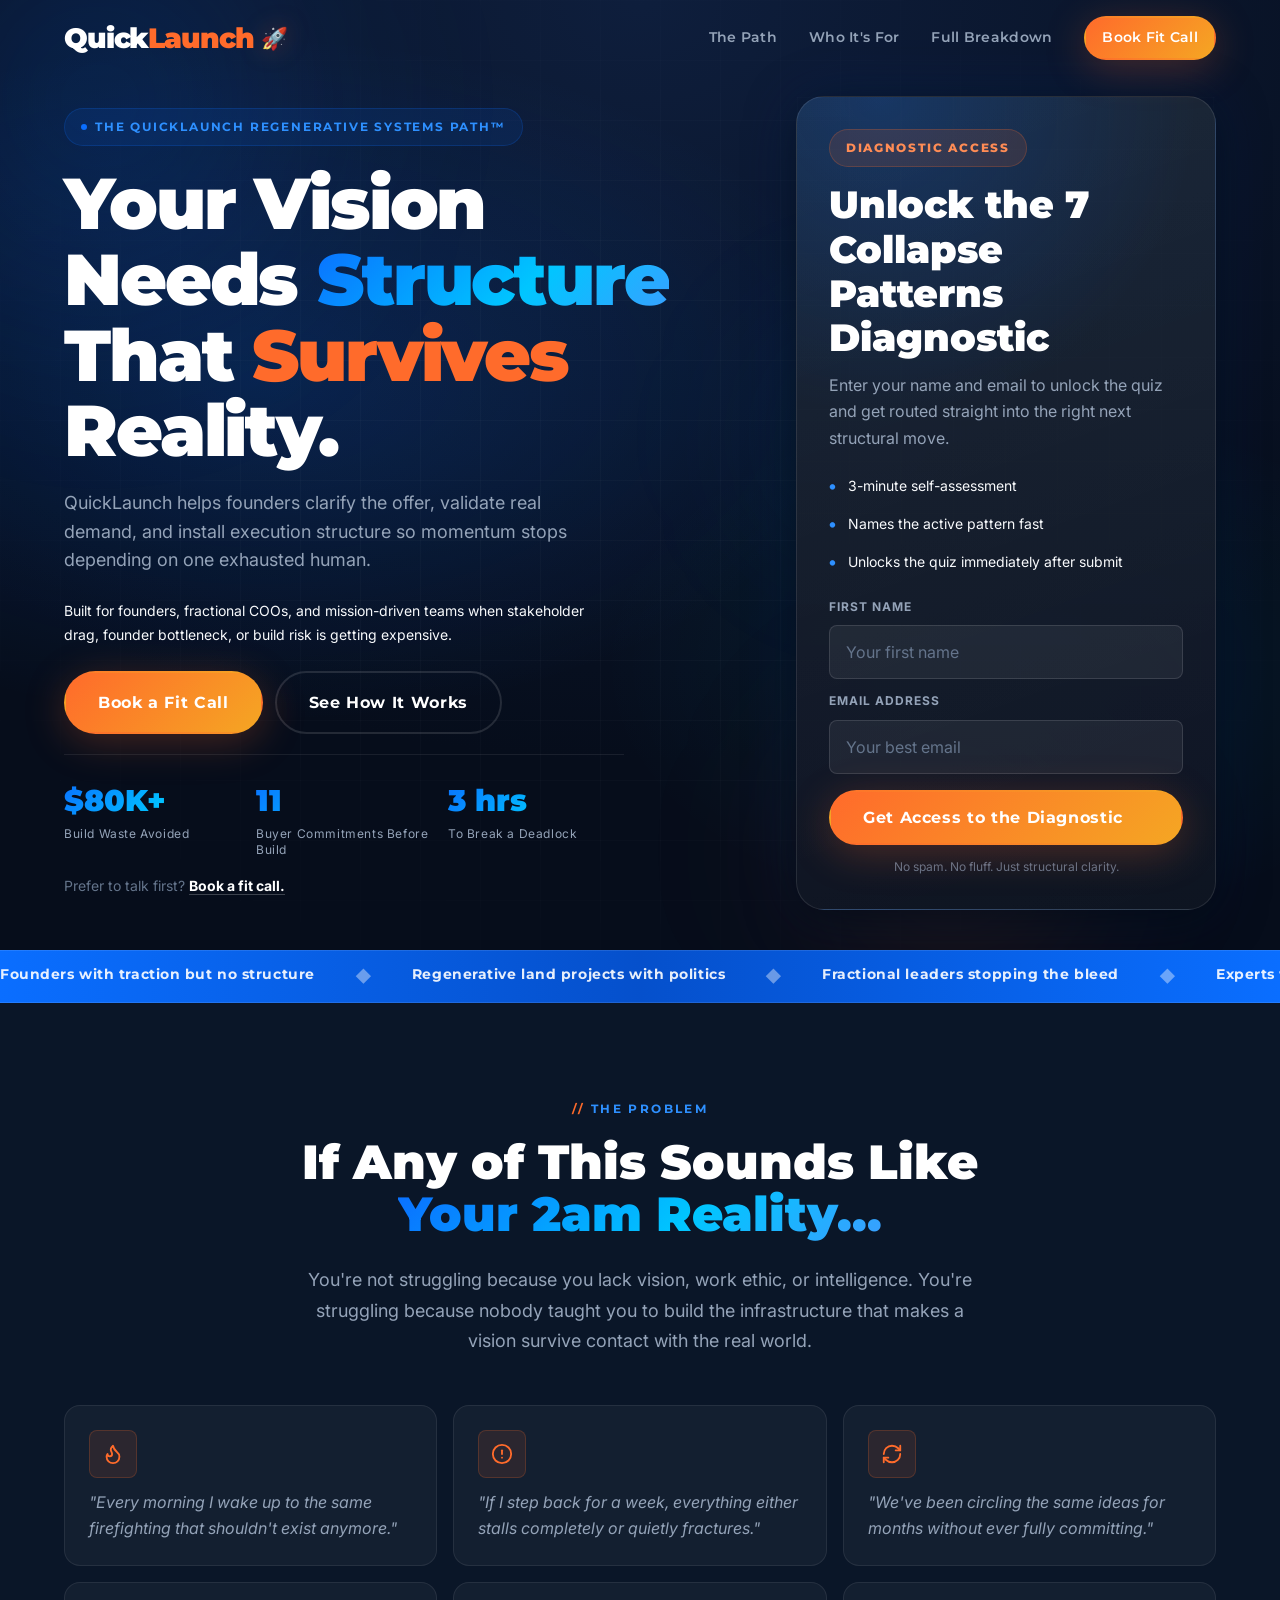
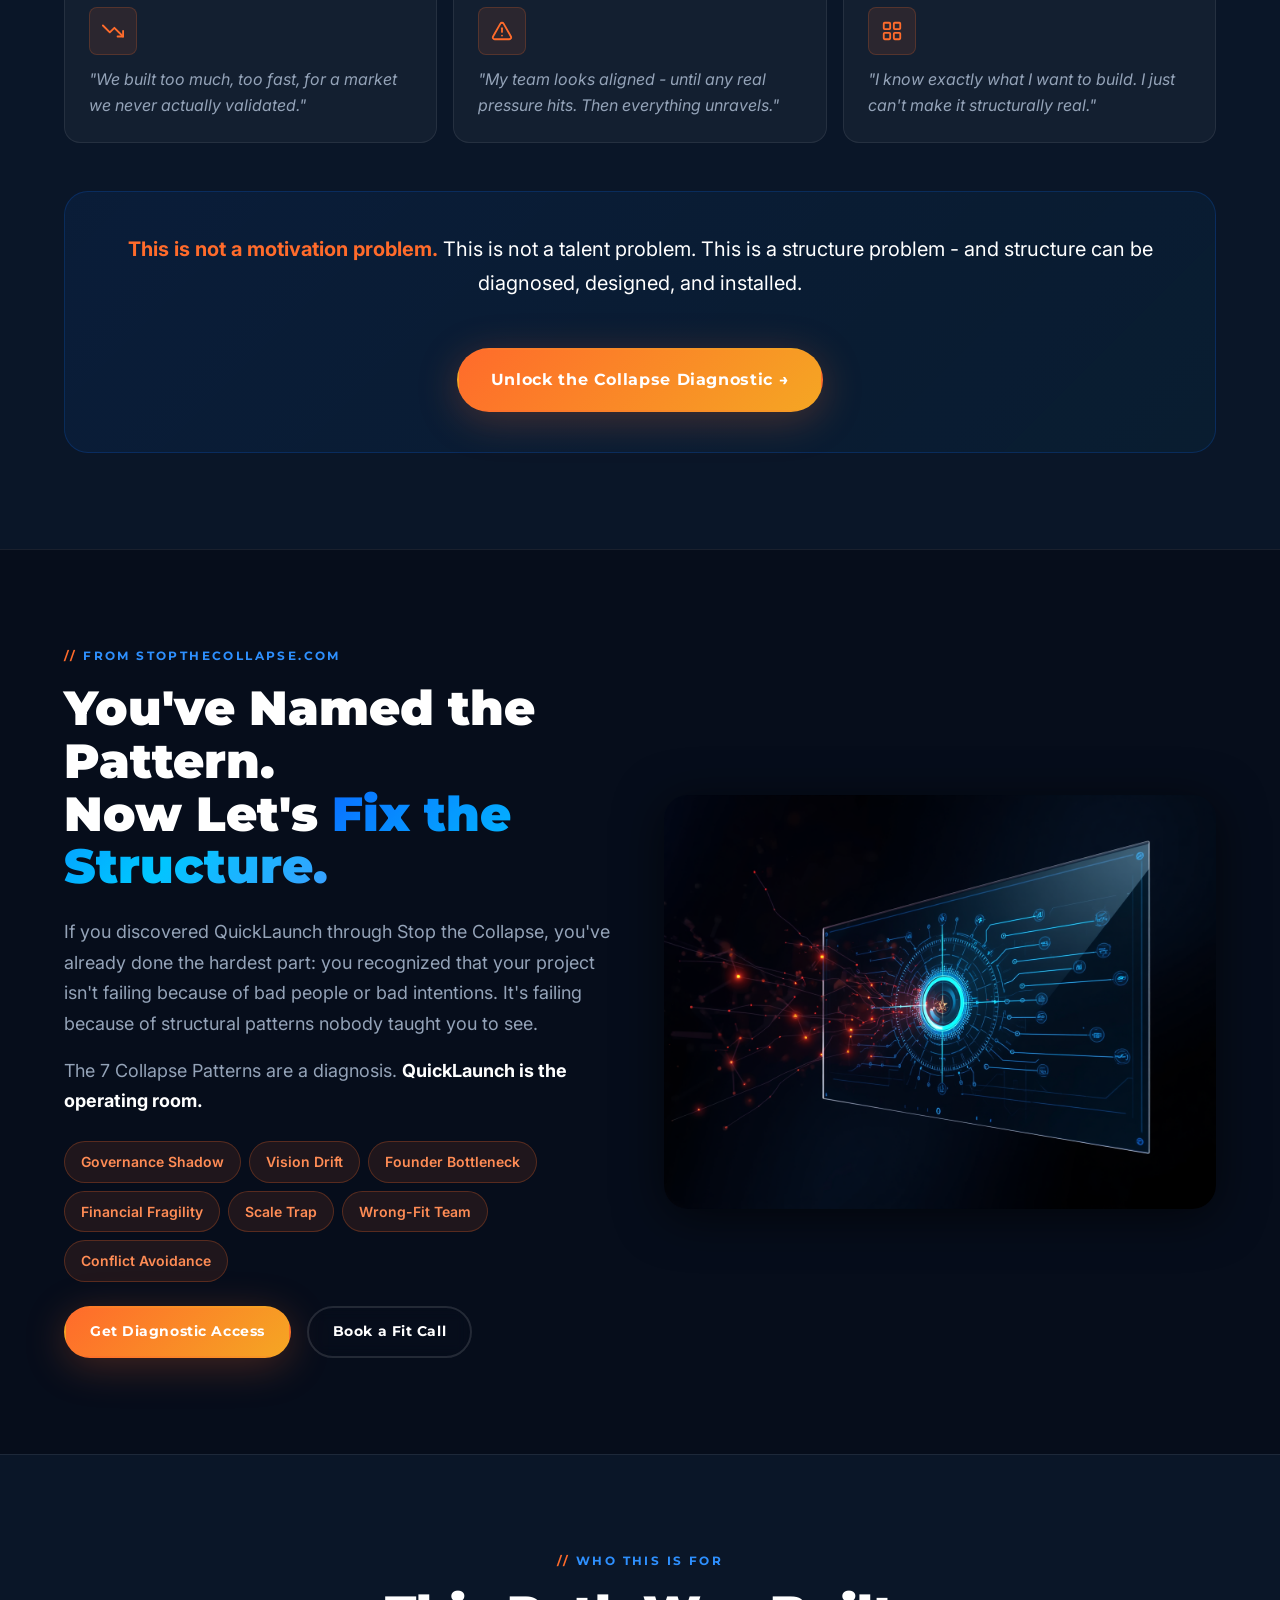
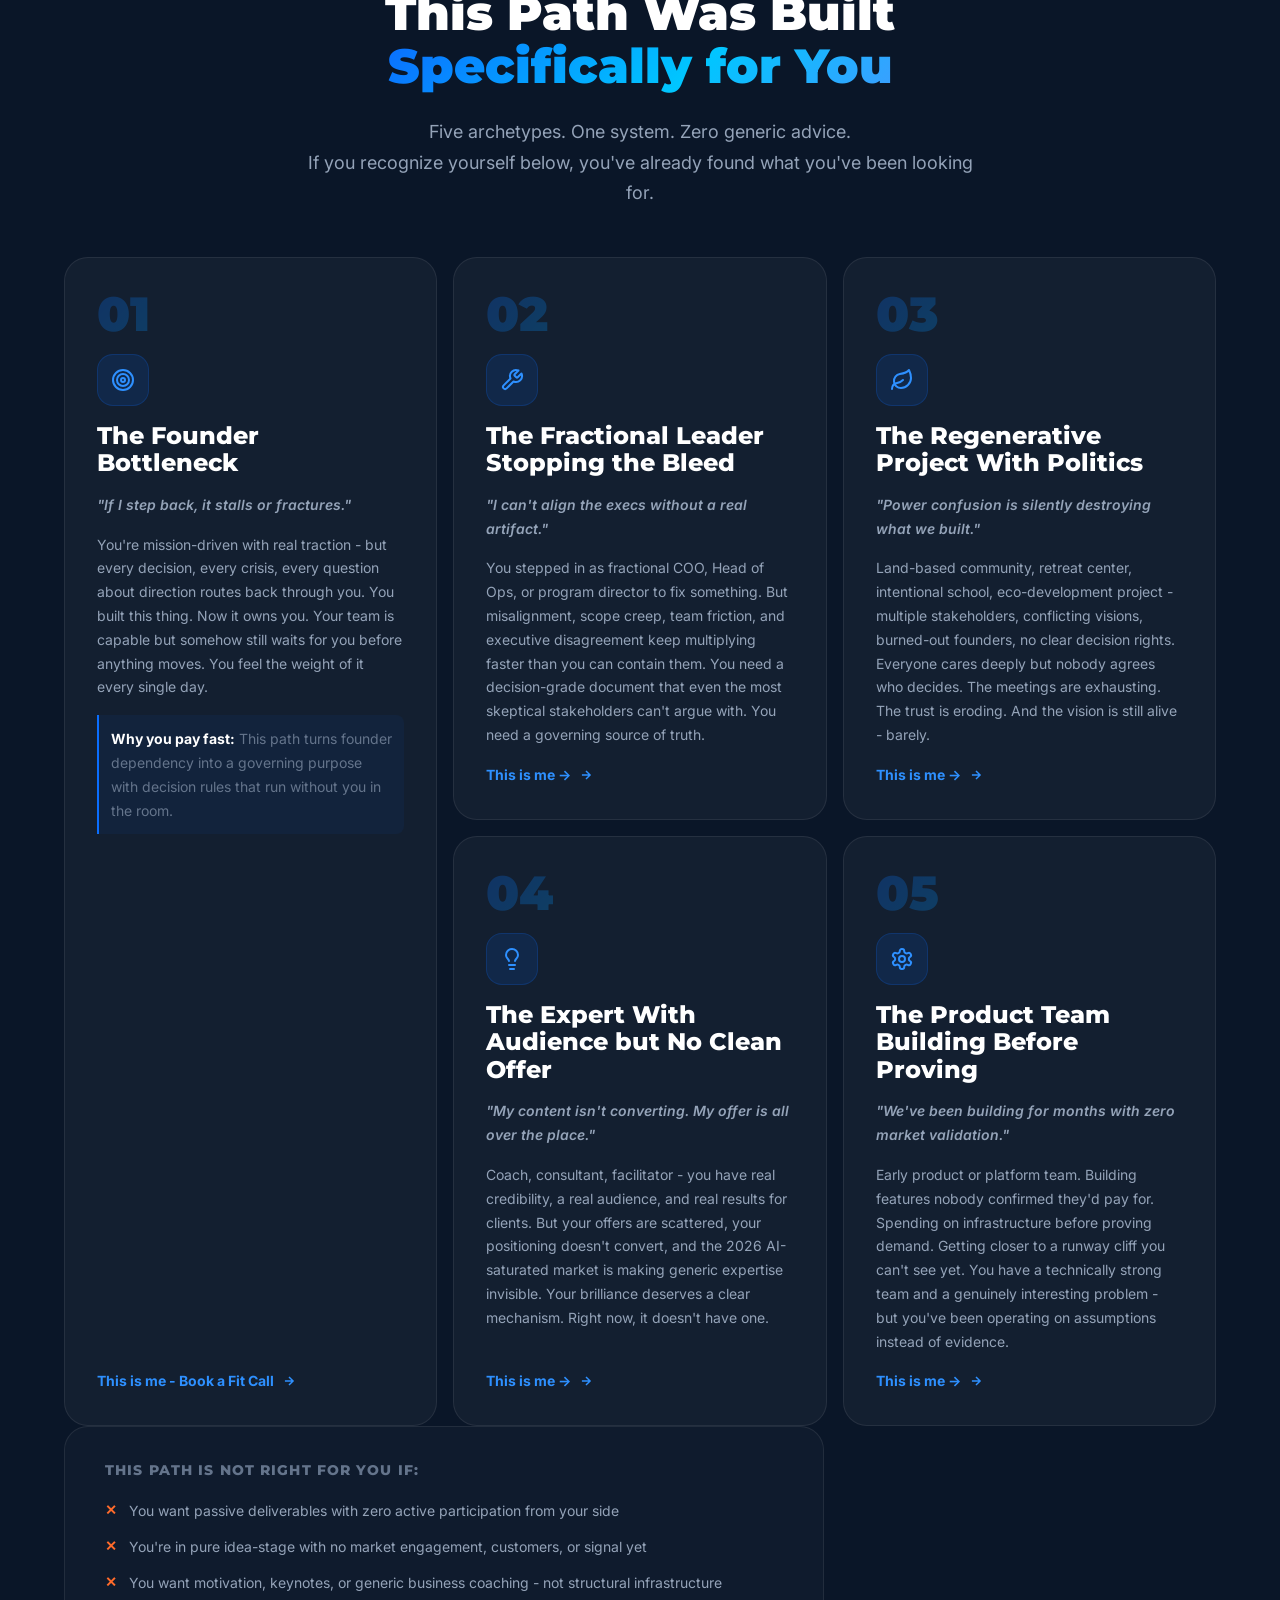
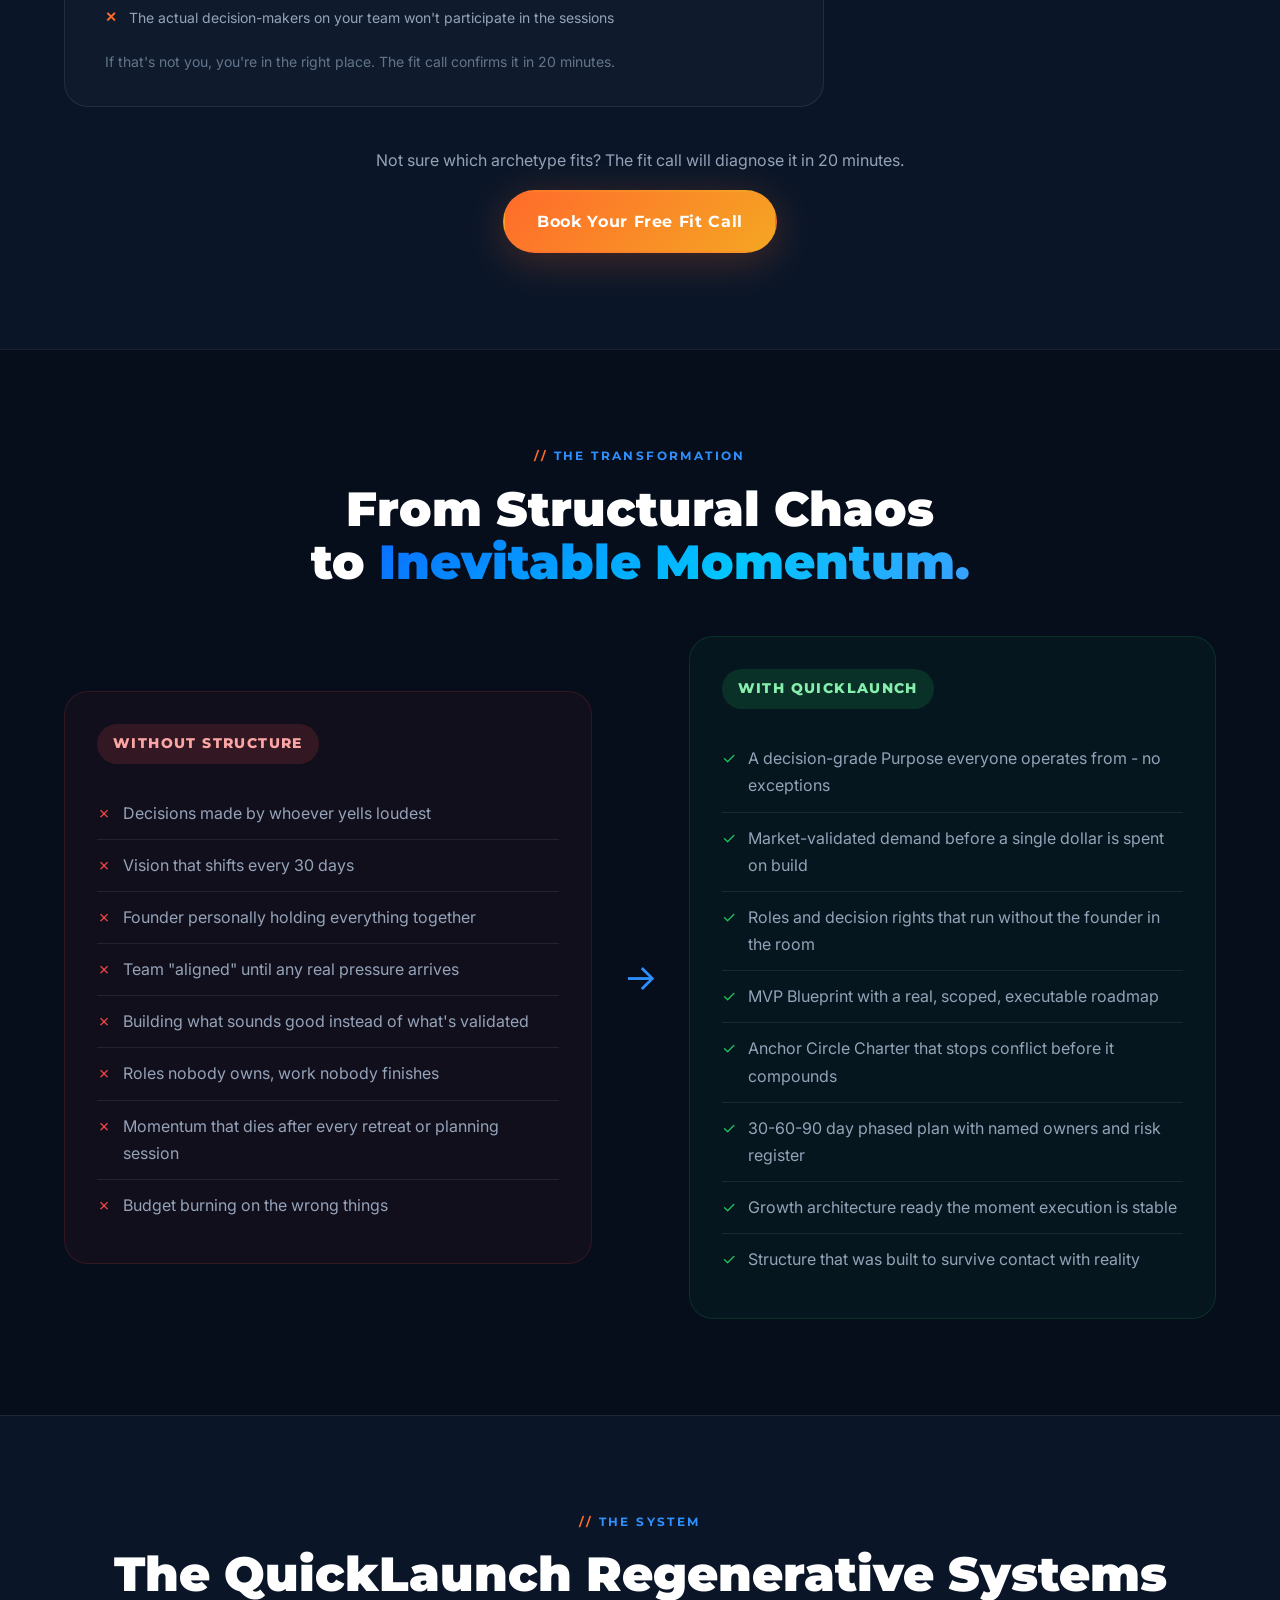
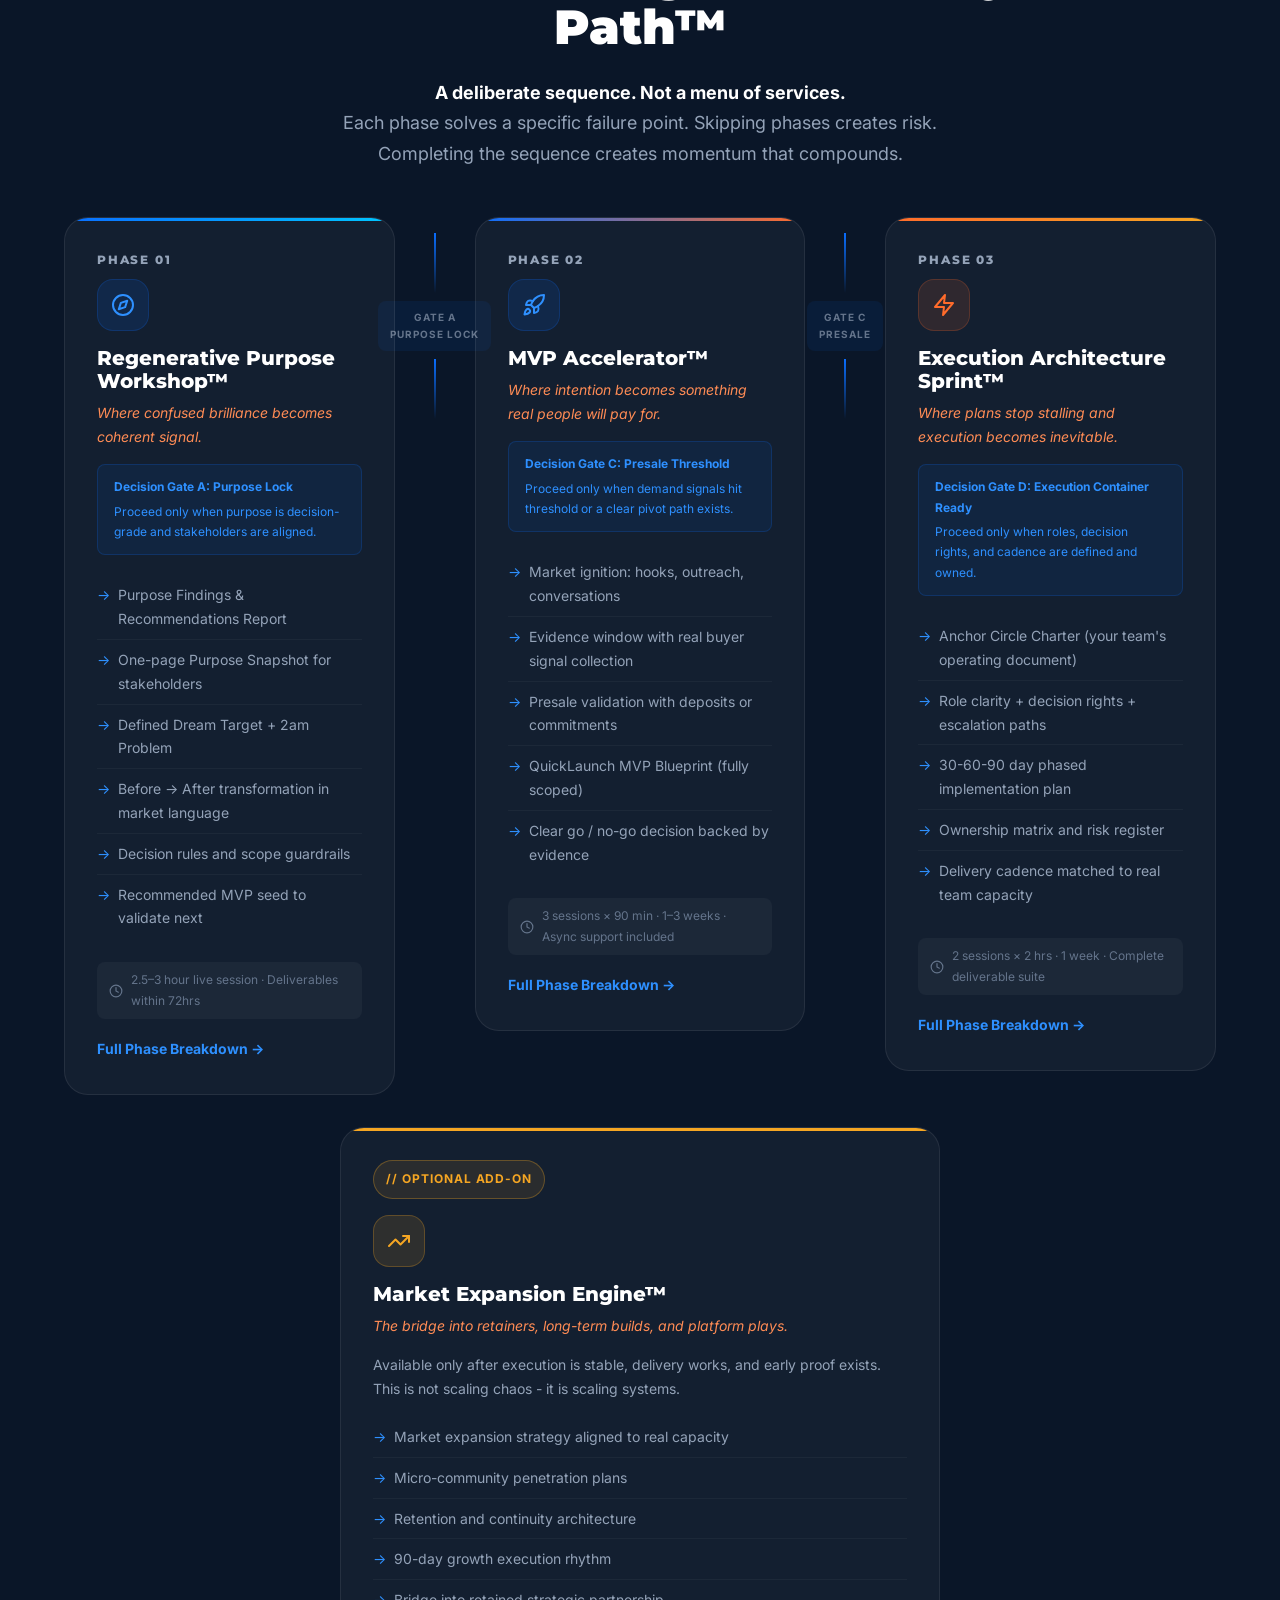
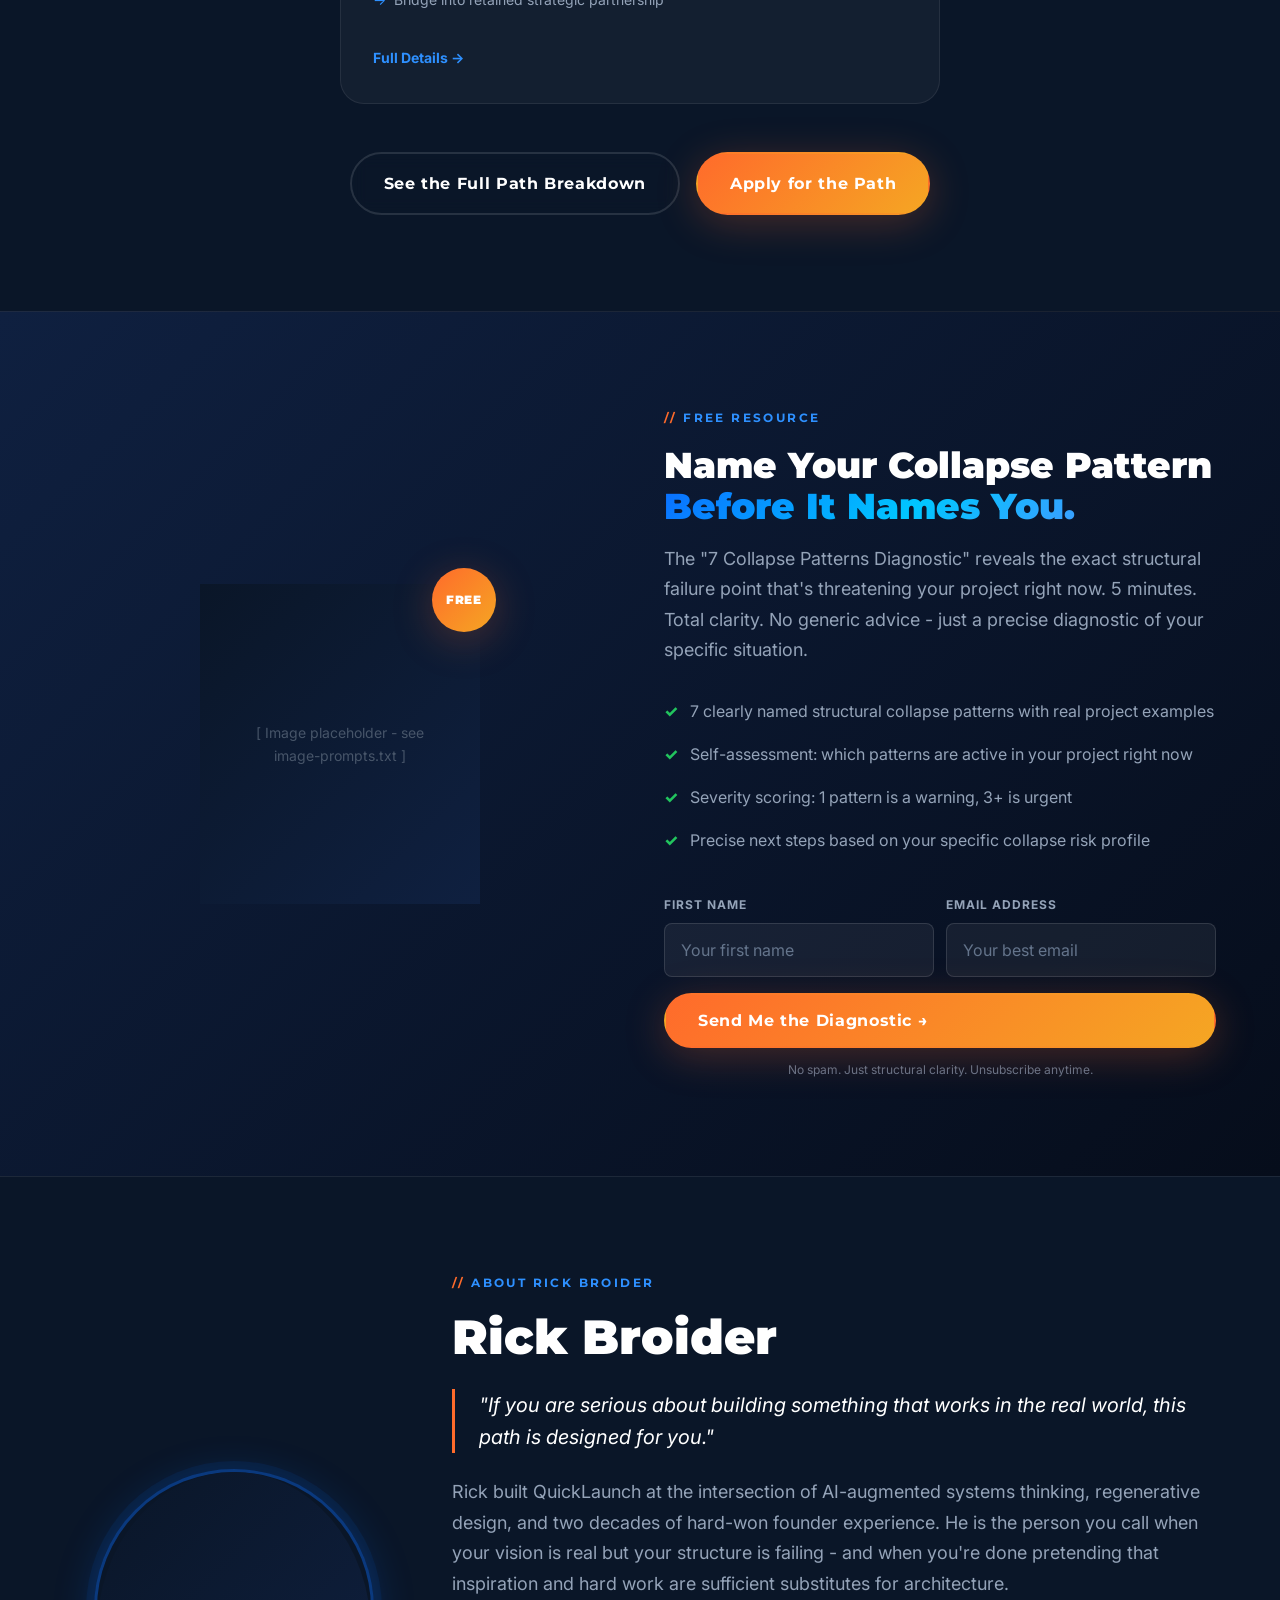
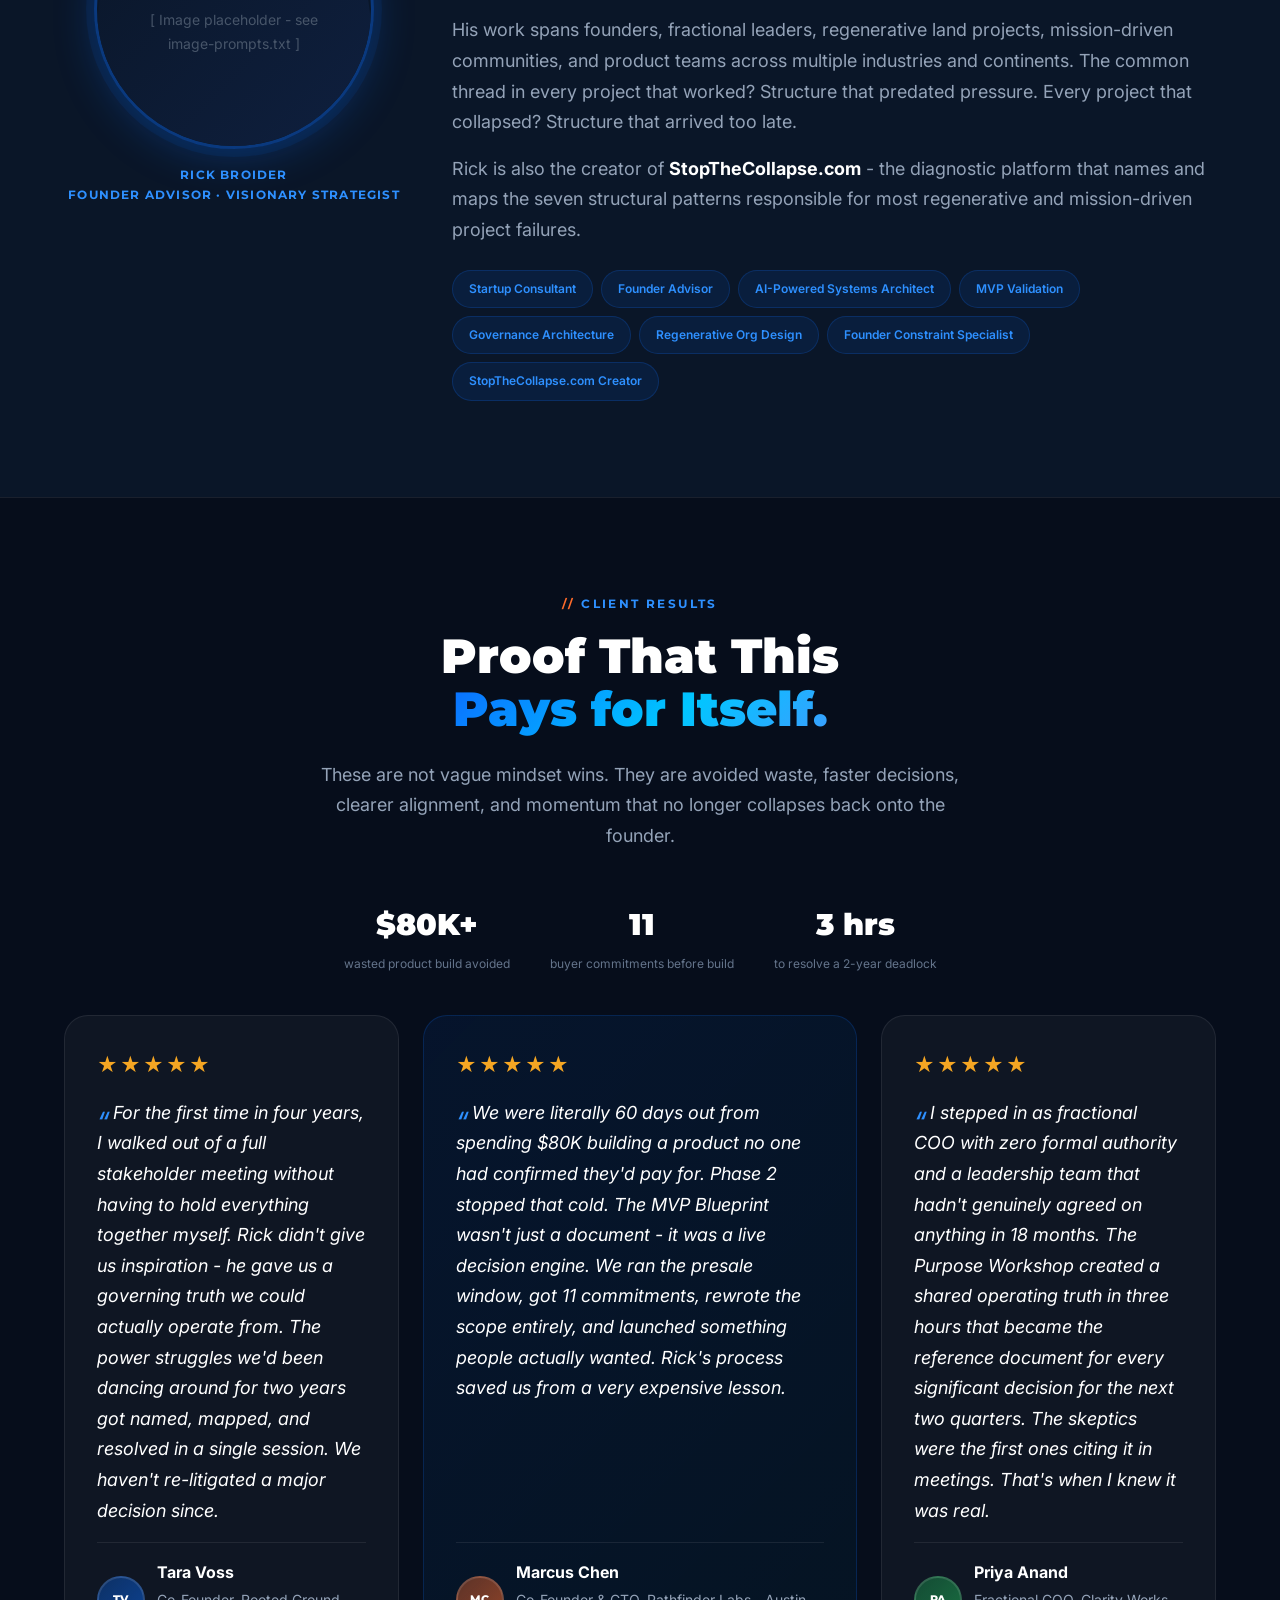
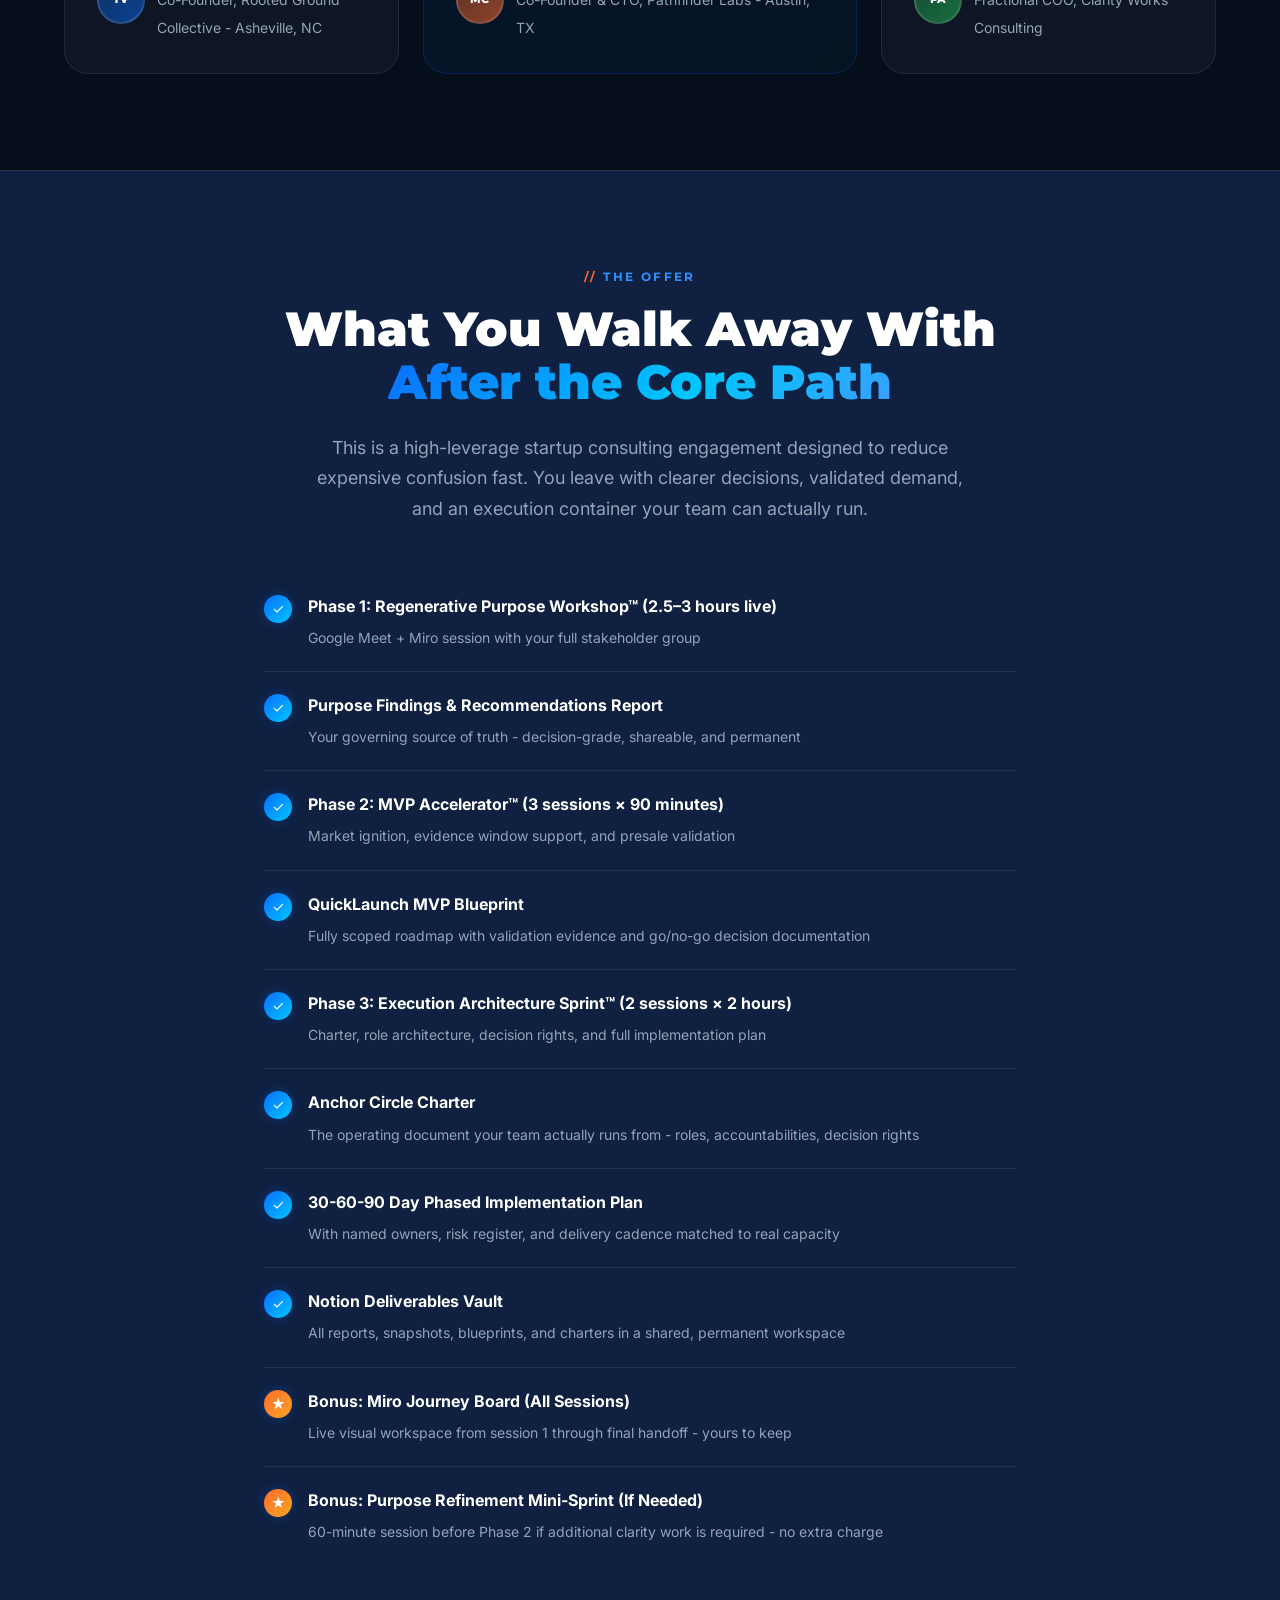
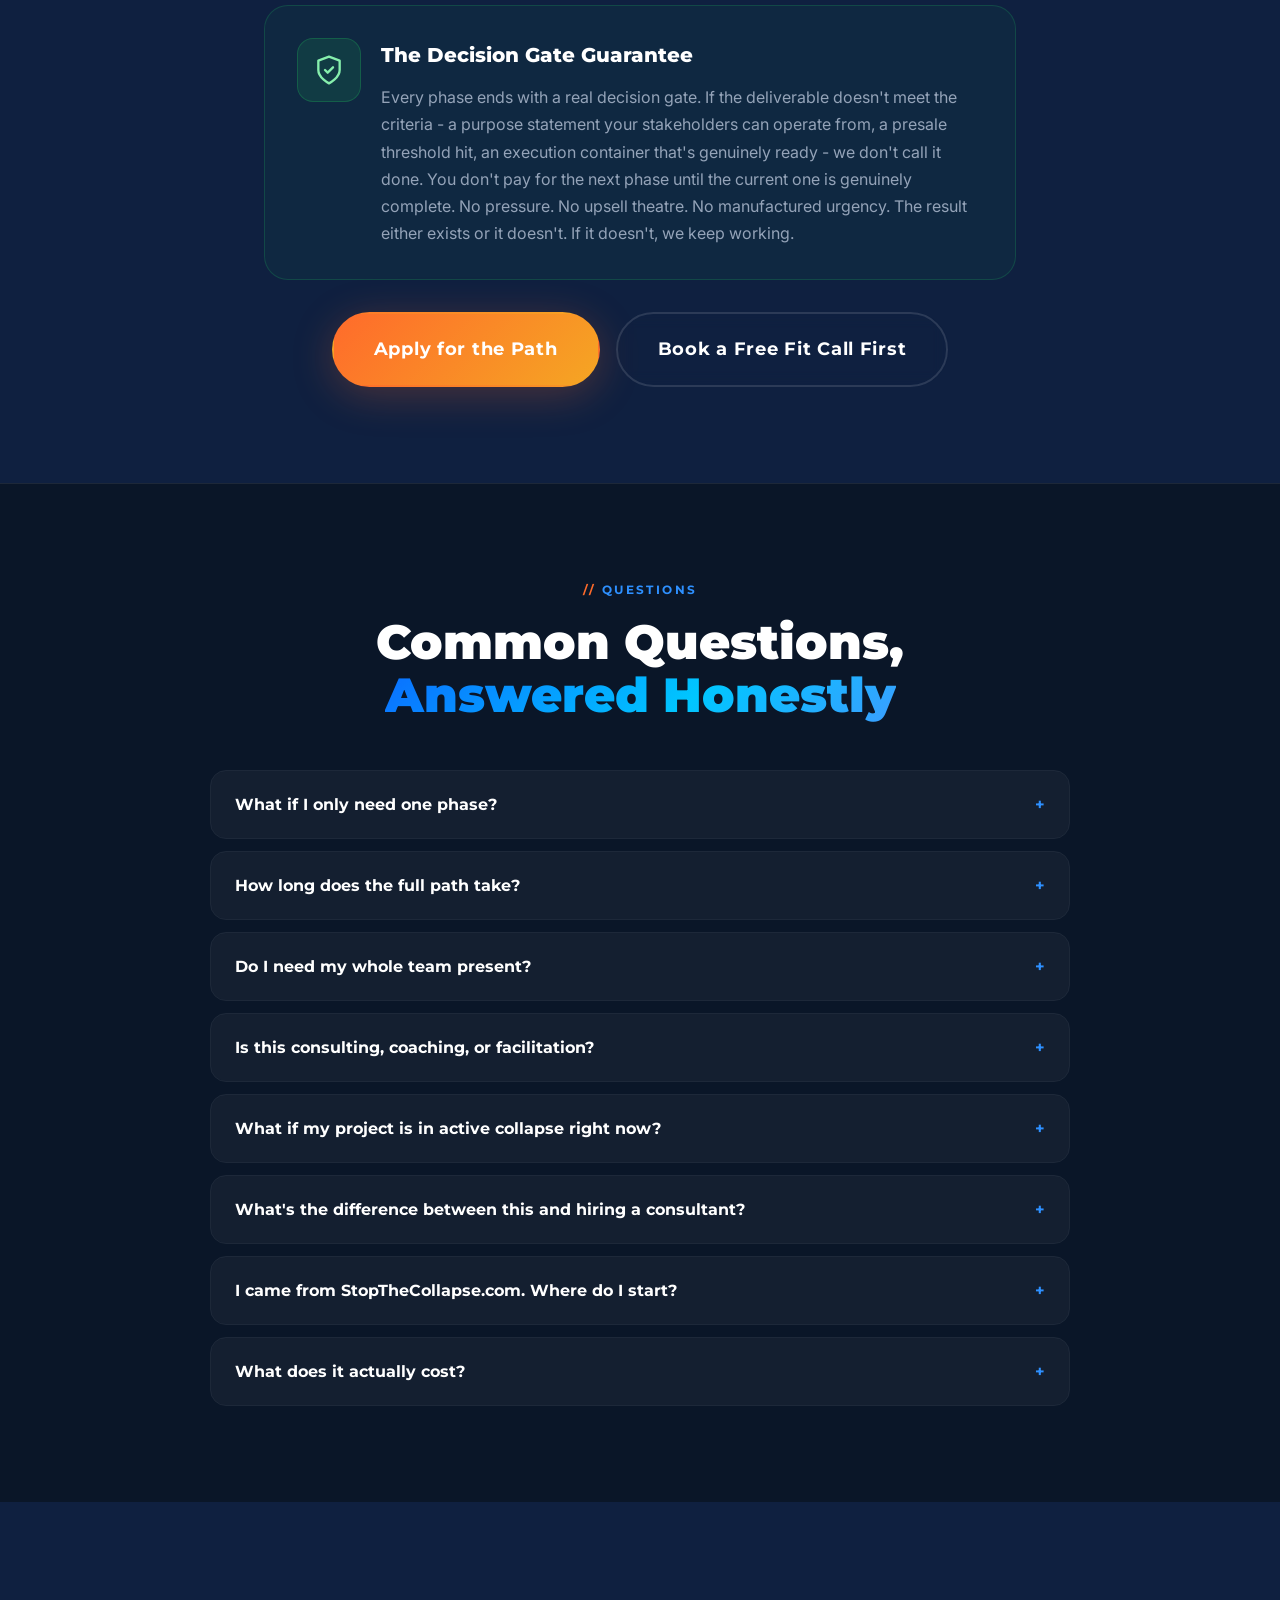
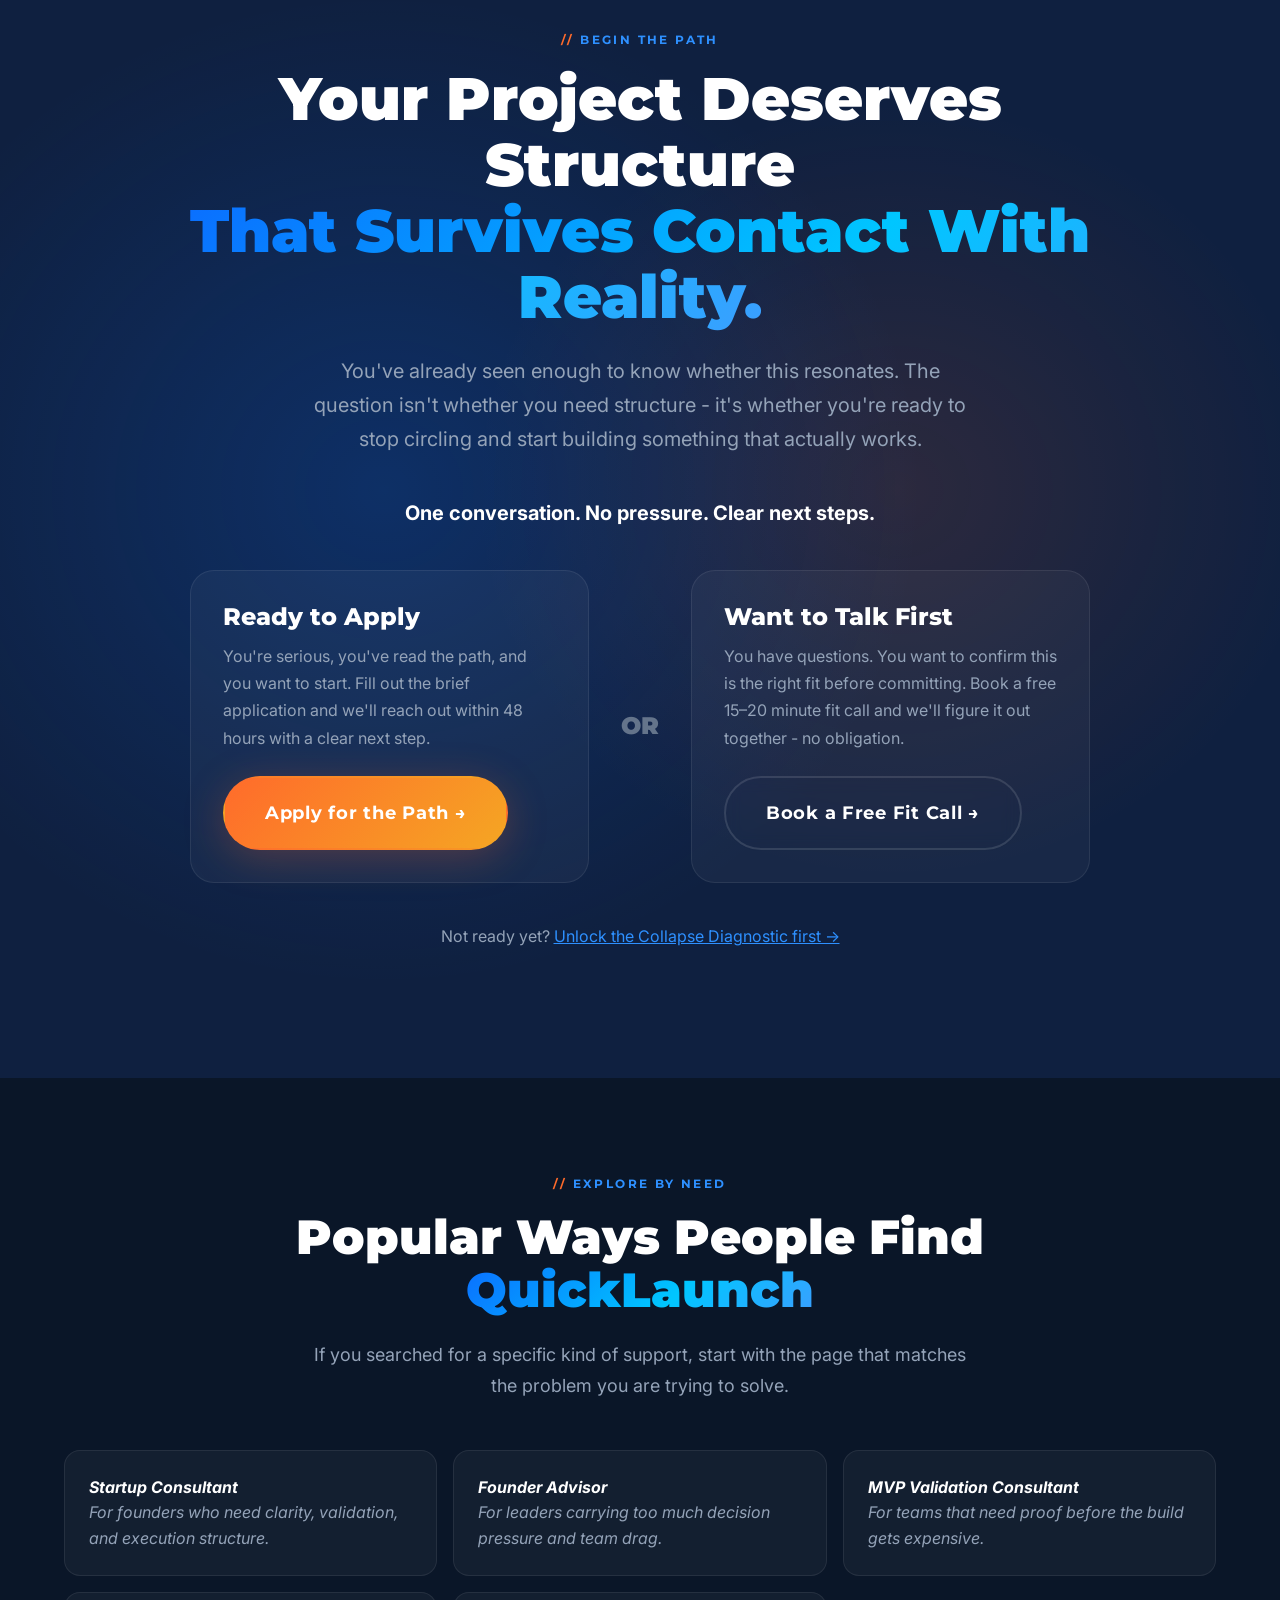
==== commit dc994bf5: "Add SEO intent pages and measurement scaffolding" ====
--- a/index.html
+++ b/index.html
@@ -6,29 +6,30 @@
   <meta name="robots" content="index, follow, max-image-preview:large, max-snippet:-1, max-video-preview:-1">
   <meta name="theme-color" content="#0A0E1A">
 
-  <title>AI-Powered Startup Consultant for Founders | QuickLaunch</title>
-  <meta name="description" content="Struggling with founder bottleneck, startup chaos, or stalled execution? QuickLaunch installs AI-powered business structure that survives reality. Book a free 20-min strategy call.">
-  <meta name="keywords" content="startup consultant, AI-powered business consultant, startup business consultant, founder advisor, business systems consultant, MVP validation consultant, startup structure, founder bottleneck, execution architecture, startup clarity, business consultant for founders, startup execution framework, fractional COO support, founder coaching, AI startup consulting">
+  <title>Startup Consultant for Founders | Founder Advisor &amp; AI Business Consultant | QuickLaunch</title>
+  <meta name="description" content="QuickLaunch is a startup consultant and founder advisor engagement for founders, fractional leaders, and mission-driven teams. Clarify the offer, validate demand, and install execution structure that survives reality.">
+  <meta name="keywords" content="startup consultant, founder advisor, AI business consultant, business consultant for founders, startup consulting, startup strategy consultant, MVP validation consultant, execution architecture, founder bottleneck, startup structure, fractional COO consultant, fractional leadership support, startup advisor, QuickLaunch Consulting, QuickLaunch">
   <meta name="author" content="Rick Broider, QuickLaunch Consulting">
   <link rel="canonical" href="https://quicklaunchconsulting.com/">
   <link rel="sitemap" type="application/xml" href="https://quicklaunchconsulting.com/sitemap.xml">
+  <link rel="alternate" type="text/plain" href="https://quicklaunchconsulting.com/llms.txt" title="LLMs.txt">
 
   <!-- Open Graph -->
   <meta property="og:type" content="website">
   <meta property="og:site_name" content="QuickLaunch Consulting">
   <meta property="og:url" content="https://quicklaunchconsulting.com/">
-  <meta property="og:title" content="AI-Powered Startup Consultant for Founders | QuickLaunch">
-  <meta property="og:description" content="Founder bottleneck. Startup chaos. Stalled execution. QuickLaunch installs business structure that survives reality. 3 phases, 10-42 days, 100% deliverable-backed.">
-  <meta property="og:image" content="https://agent5d-369.github.io/QuickLaunch/assets/images/quicklaunch-share-card.png">
+  <meta property="og:title" content="Startup Consultant for Founders | Founder Advisor &amp; AI Business Consultant | QuickLaunch">
+  <meta property="og:description" content="Founder bottleneck. Stalled execution. Unvalidated build risk. QuickLaunch helps founders clarify the offer, validate demand, and install structure that survives reality.">
+  <meta property="og:image" content="https://quicklaunchconsulting.com/assets/images/quicklaunch-share-card.png">
   <meta property="og:image:alt" content="QuickLaunch Consulting - Startup Consultant for Founders">
   <meta property="og:image:width" content="1200">
   <meta property="og:image:height" content="630">
 
   <!-- Twitter / X Card -->
   <meta name="twitter:card" content="summary_large_image">
-  <meta name="twitter:title" content="AI-Powered Startup Consultant for Founders | QuickLaunch">
-  <meta name="twitter:description" content="Founder bottleneck. Startup chaos. Stalled execution. AI-powered structure. 3 phases. 10-42 days. 100% deliverable-backed.">
-  <meta name="twitter:image" content="https://agent5d-369.github.io/QuickLaunch/assets/images/quicklaunch-share-card.png">
+  <meta name="twitter:title" content="Startup Consultant for Founders | Founder Advisor &amp; AI Business Consultant | QuickLaunch">
+  <meta name="twitter:description" content="Founder bottleneck. Stalled execution. Unvalidated build risk. QuickLaunch helps founders clarify the offer, validate demand, and install structure that survives reality.">
+  <meta name="twitter:image" content="https://quicklaunchconsulting.com/assets/images/quicklaunch-share-card.png">
   <meta name="twitter:image:alt" content="QuickLaunch Consulting - AI-Powered Startup Consultant for Founders">
 
   <!-- Schema.org: Organization + WebSite + WebPage + Reviews -->
@@ -40,27 +41,28 @@
         "@type": ["Organization", "ProfessionalService"],
         "@id": "https://quicklaunchconsulting.com/#organization",
         "name": "QuickLaunch Consulting",
+        "alternateName": "QuickLaunch",
         "url": "https://quicklaunchconsulting.com",
         "logo": {
           "@type": "ImageObject",
-          "url": "https://agent5d-369.github.io/QuickLaunch/assets/images/quicklaunch-logo-rect.png",
+          "url": "https://quicklaunchconsulting.com/assets/images/quicklaunch-logo-rect.png",
           "width": 1323,
           "height": 342
         },
-        "image": "https://agent5d-369.github.io/QuickLaunch/assets/images/quicklaunch-share-card.png",
-        "description": "AI-powered startup consulting and founder advisory. The QuickLaunch Regenerative Systems Path provides clarity, MVP validation, and execution architecture for founders who want structure that survives reality.",
+        "image": "https://quicklaunchconsulting.com/assets/images/quicklaunch-share-card.png",
+        "description": "Startup consulting, founder advisory, and AI-powered business consulting for founders who need clarity, validation, and execution structure that survives reality.",
         "founder": {
           "@type": "Person",
           "@id": "https://quicklaunchconsulting.com/#rick-broider",
           "name": "Rick Broider",
           "jobTitle": "Startup Consultant & Founder Advisor",
-          "description": "Rick Broider is a startup consultant and systems architect with 20+ years of founder experience. Creator of StopTheCollapse.com and the Regenerative Systems Path.",
+          "description": "Rick Broider is a startup consultant, founder advisor, and systems architect with 20+ years of founder experience. Creator of StopTheCollapse.com and the Regenerative Systems Path.",
           "url": "https://quicklaunchconsulting.com/#about",
           "sameAs": ["https://stopthecollapse.com"],
-          "knowsAbout": ["startup consulting", "founder advisory", "MVP validation", "business systems design", "execution architecture", "governance design", "regenerative organization design", "fractional leadership support"]
+          "knowsAbout": ["startup consulting", "founder advisory", "AI business consulting", "MVP validation", "business systems design", "execution architecture", "governance design", "regenerative organization design", "fractional leadership support", "fractional COO support"]
         },
         "areaServed": {"@type": "Place", "name": "Worldwide"},
-        "serviceType": ["AI-Powered Business Consulting", "Startup Consulting", "Founder Advisory", "MVP Validation", "Business Systems Design", "Execution Architecture", "Governance Architecture"],
+        "serviceType": ["Startup Consulting", "Founder Advisory", "AI Business Consulting", "MVP Validation", "Business Systems Design", "Execution Architecture", "Governance Architecture", "Fractional COO Support"],
         "hasOfferCatalog": {
           "@type": "OfferCatalog",
           "name": "QuickLaunch Regenerative Systems Path",
@@ -233,7 +235,7 @@
       <a href="#path">The Path</a>
       <a href="#who">Who It's For</a>
       <a href="the-path.html">Full Breakdown</a>
-      <a href="apply.html" class="btn btn-primary btn-sm nav-cta">Book Fit Call</a>
+      <a href="apply.html#fit-call" class="btn btn-primary btn-sm nav-cta">Book Fit Call</a>
     </div>
     <button class="nav-toggle" id="nav-toggle" aria-label="Toggle navigation" aria-expanded="false">
       <span></span><span></span><span></span>
@@ -246,7 +248,7 @@
   <a href="#path" class="mobile-link">The Path</a>
   <a href="#who" class="mobile-link">Who It's For</a>
   <a href="the-path.html" class="mobile-link">Full Breakdown</a>
-  <a href="apply.html" class="btn btn-primary btn-lg">Book Your Fit Call</a>
+  <a href="apply.html#fit-call" class="btn btn-primary btn-lg">Book Your Fit Call</a>
 </div>
 
 <!-- ═══════════════════════════════════════════════════════════
@@ -274,11 +276,10 @@
           <span class="hero-line">Reality.</span>
         </h1>
         <p class="hero-body reveal reveal-delay-2">
-          QuickLaunch turns founder pressure into operating structure:
-          clear decisions, proof before overbuild, and execution that does not keep routing back through you.
+          QuickLaunch helps founders clarify the offer, validate real demand, and install execution structure so momentum stops depending on one exhausted human.
         </p>
         <p class="hero-proofline reveal reveal-delay-3">
-          Built for founders, fractional leaders, and mission-driven teams who need traction to become structure.
+          Built for founders, fractional COOs, and mission-driven teams when stakeholder drag, founder bottleneck, or build risk is getting expensive.
         </p>
         <div class="hero-actions reveal reveal-delay-4">
           <a href="apply.html#fit-call" class="btn btn-primary btn-lg">Book a Fit Call</a>
@@ -286,21 +287,21 @@
         </div>
         <div class="hero-stats reveal reveal-delay-4">
           <div class="hero-stat">
-            <strong>3</strong>
-            <span>Core Phases</span>
+            <strong>$80K+</strong>
+            <span>Build Waste Avoided</span>
           </div>
           <div class="hero-stat">
-            <strong>10–42</strong>
-            <span>Days to Structure</span>
+            <strong>11</strong>
+            <span>Buyer Commitments Before Build</span>
           </div>
           <div class="hero-stat">
-            <strong>100%</strong>
-            <span>Deliverable-Backed</span>
+            <strong>3 hrs</strong>
+            <span>To Break a Deadlock</span>
           </div>
         </div>
         <p class="hero-secondary-link reveal reveal-delay-4">
           Prefer to talk first?
-          <a href="apply.html">Book a fit call.</a>
+          <a href="apply.html#fit-call">Book a fit call.</a>
         </p>
       </div>
       <div class="hero-offer reveal-right" id="diagnostic-access">
@@ -474,7 +475,7 @@
         </div>
         <div class="gap-cta" style="margin-top:var(--sp-6)">
           <a href="#diagnostic-access" class="btn btn-primary">Get Diagnostic Access</a>
-          <a href="apply.html" class="btn btn-secondary">Book a Fit Call</a>
+          <a href="apply.html#fit-call" class="btn btn-secondary">Book a Fit Call</a>
         </div>
       </div>
       <div class="collapse-visual reveal-right">
@@ -523,7 +524,7 @@
           <strong>Why you pay fast:</strong> This path turns founder dependency into a governing
           purpose with decision rules that run without you in the room.
         </div>
-        <a href="apply.html" class="archetype-cta">
+          <a href="apply.html#fit-call" class="archetype-cta">
           This is me - Book a Fit Call
           <svg width="14" height="14" viewBox="0 0 24 24" fill="none" stroke="currentColor" stroke-width="2.5"><path d="M5 12h14M12 5l7 7-7 7"/></svg>
         </a>
@@ -543,7 +544,7 @@
           faster than you can contain them. You need a decision-grade document that even the most
           skeptical stakeholders can't argue with. You need a governing source of truth.
         </p>
-        <a href="apply.html" class="archetype-cta">
+          <a href="apply.html#fit-call" class="archetype-cta">
           This is me →
           <svg width="14" height="14" viewBox="0 0 24 24" fill="none" stroke="currentColor" stroke-width="2.5"><path d="M5 12h14M12 5l7 7-7 7"/></svg>
         </a>
@@ -563,7 +564,7 @@
           Everyone cares deeply but nobody agrees who decides. The meetings are exhausting.
           The trust is eroding. And the vision is still alive - barely.
         </p>
-        <a href="apply.html" class="archetype-cta">
+          <a href="apply.html#fit-call" class="archetype-cta">
           This is me →
           <svg width="14" height="14" viewBox="0 0 24 24" fill="none" stroke="currentColor" stroke-width="2.5"><path d="M5 12h14M12 5l7 7-7 7"/></svg>
         </a>
@@ -583,7 +584,7 @@
           and the 2026 AI-saturated market is making generic expertise invisible. Your brilliance
           deserves a clear mechanism. Right now, it doesn't have one.
         </p>
-        <a href="apply.html" class="archetype-cta">
+          <a href="apply.html#fit-call" class="archetype-cta">
           This is me →
           <svg width="14" height="14" viewBox="0 0 24 24" fill="none" stroke="currentColor" stroke-width="2.5"><path d="M5 12h14M12 5l7 7-7 7"/></svg>
         </a>
@@ -603,7 +604,7 @@
           you can't see yet. You have a technically strong team and a genuinely interesting
           problem - but you've been operating on assumptions instead of evidence.
         </p>
-        <a href="apply.html" class="archetype-cta">
+          <a href="apply.html#fit-call" class="archetype-cta">
           This is me →
           <svg width="14" height="14" viewBox="0 0 24 24" fill="none" stroke="currentColor" stroke-width="2.5"><path d="M5 12h14M12 5l7 7-7 7"/></svg>
         </a>
@@ -624,7 +625,7 @@
 
     <div class="text-center" style="margin-top:var(--sp-10)">
       <p style="color:var(--muted);margin-bottom:var(--sp-4)">Not sure which archetype fits? The fit call will diagnose it in 20 minutes.</p>
-      <a href="apply.html" class="btn btn-primary btn-lg">Book Your Free Fit Call</a>
+        <a href="apply.html#fit-call" class="btn btn-primary btn-lg">Book Your Free Fit Call</a>
     </div>
   </div>
 </section>
@@ -819,7 +820,7 @@
 
     <div class="gap-cta-center" style="margin-top:var(--sp-12)">
       <a href="the-path.html" class="btn btn-secondary btn-lg">See the Full Path Breakdown</a>
-      <a href="apply.html" class="btn btn-primary btn-lg">Apply for the Path</a>
+        <a href="apply.html#apply-path" class="btn btn-primary btn-lg">Apply for the Path</a>
     </div>
   </div>
 </section>
@@ -953,22 +954,25 @@
     <div class="text-center" style="margin-bottom:var(--sp-12)">
       <div class="section-label reveal">Client Results</div>
       <h2 class="section-h2 reveal reveal-delay-1" id="proof-heading">
-        Real Founders.<br><span class="text-gradient">Real Structural Results.</span>
+        Proof That This<br><span class="text-gradient">Pays for Itself.</span>
       </h2>
+      <p class="section-sub reveal reveal-delay-2" style="margin:0 auto">
+        These are not vague mindset wins. They are avoided waste, faster decisions, clearer alignment, and momentum that no longer collapses back onto the founder.
+      </p>
     </div>
     <!-- Proof bar -->
     <div class="reveal" style="display:flex;justify-content:center;gap:var(--sp-10);margin-bottom:var(--sp-10);flex-wrap:wrap">
       <div style="text-align:center">
         <div style="font-family:var(--font-h);font-size:var(--text-3xl);font-weight:900;color:var(--white)">$80K+</div>
-        <div style="font-size:var(--text-xs);color:var(--muted-2);margin-top:var(--sp-1)">in wasted build spend avoided</div>
+        <div style="font-size:var(--text-xs);color:var(--muted-2);margin-top:var(--sp-1)">wasted product build avoided</div>
+      </div>
+      <div style="text-align:center">
+        <div style="font-family:var(--font-h);font-size:var(--text-3xl);font-weight:900;color:var(--white)">11</div>
+        <div style="font-size:var(--text-xs);color:var(--muted-2);margin-top:var(--sp-1)">buyer commitments before build</div>
       </div>
       <div style="text-align:center">
         <div style="font-family:var(--font-h);font-size:var(--text-3xl);font-weight:900;color:var(--white)">3 hrs</div>
-        <div style="font-size:var(--text-xs);color:var(--muted-2);margin-top:var(--sp-1)">to resolve 2-year stakeholder deadlock</div>
-      </div>
-      <div style="text-align:center">
-        <div style="font-family:var(--font-h);font-size:var(--text-3xl);font-weight:900;color:var(--white)">★★★★★</div>
-        <div style="font-size:var(--text-xs);color:var(--muted-2);margin-top:var(--sp-1)">across every engagement</div>
+        <div style="font-size:var(--text-xs);color:var(--muted-2);margin-top:var(--sp-1)">to resolve a 2-year deadlock</div>
       </div>
     </div>
 
@@ -1036,11 +1040,11 @@
     <div class="text-center" style="margin-bottom:var(--sp-12)">
       <div class="section-label reveal">The Offer</div>
       <h2 class="section-h2 reveal reveal-delay-1" id="offer-heading">
-        Everything You Get<br><span class="text-gradient">In the Core Path</span>
+        What You Walk Away With<br><span class="text-gradient">After the Core Path</span>
       </h2>
       <p class="section-sub reveal reveal-delay-2" style="margin:0 auto">
-        This is not a course, a template, or a recording. It's live, high-touch,
-        deliverable-backed work - designed to be done <em>with</em> you, not sold <em>at</em> you.
+        This is a high-leverage startup consulting engagement designed to reduce expensive confusion fast.
+        You leave with clearer decisions, validated demand, and an execution container your team can actually run.
       </p>
     </div>
     <div class="offer-stack-list">
@@ -1132,7 +1136,7 @@
       </div>
     </div>
     <div class="gap-cta-center reveal" style="margin-top:var(--sp-8)">
-      <a href="apply.html" class="btn btn-primary btn-xl">Apply for the Path</a>
+        <a href="apply.html#apply-path" class="btn btn-primary btn-xl">Apply for the Path</a>
       <a href="apply.html#fit-call" class="btn btn-secondary btn-xl">Book a Free Fit Call First</a>
     </div>
   </div>
@@ -1279,7 +1283,7 @@
             Fill out the brief application and we'll reach out within 48 hours
             with a clear next step.
           </p>
-          <a href="apply.html" class="btn btn-primary btn-xl">
+          <a href="apply.html#apply-path" class="btn btn-primary btn-xl">
             Apply for the Path →
           </a>
         </div>
@@ -1305,6 +1309,30 @@
 </section>
 
 <!-- ═══════════════════════════════════════════════════════════
+     SEARCH INTENTS
+════════════════════════════════════════════════════════════ -->
+<section class="section section--dark-2" aria-labelledby="search-intent-heading">
+  <div class="container">
+    <div class="text-center" style="margin-bottom:var(--sp-12)">
+      <div class="section-label reveal">Explore by Need</div>
+      <h2 class="section-h2 reveal reveal-delay-1" id="search-intent-heading">
+        Popular Ways People Find<br><span class="text-gradient">QuickLaunch</span>
+      </h2>
+      <p class="section-sub reveal reveal-delay-2" style="margin:0 auto">
+        If you searched for a specific kind of support, start with the page that matches the problem you are trying to solve.
+      </p>
+    </div>
+    <div class="truth-grid">
+      <div class="truth-card reveal"><p><a href="startup-consultant.html" style="color:var(--white);font-weight:700">Startup Consultant</a><br>For founders who need clarity, validation, and execution structure.</p></div>
+      <div class="truth-card reveal reveal-delay-1"><p><a href="founder-advisor.html" style="color:var(--white);font-weight:700">Founder Advisor</a><br>For leaders carrying too much decision pressure and team drag.</p></div>
+      <div class="truth-card reveal reveal-delay-2"><p><a href="mvp-validation-consultant.html" style="color:var(--white);font-weight:700">MVP Validation Consultant</a><br>For teams that need proof before the build gets expensive.</p></div>
+      <div class="truth-card reveal"><p><a href="fractional-coo-consultant.html" style="color:var(--white);font-weight:700">Fractional COO Support</a><br>For operators who need decision-grade alignment and execution clarity.</p></div>
+      <div class="truth-card reveal reveal-delay-1"><p><a href="ai-business-consultant.html" style="color:var(--white);font-weight:700">AI Business Consultant</a><br>For founders who want AI leverage without losing human judgment.</p></div>
+    </div>
+  </div>
+</section>
+
+<!-- ═══════════════════════════════════════════════════════════
      FOOTER
 ════════════════════════════════════════════════════════════ -->
 <footer role="contentinfo">
@@ -1331,7 +1359,7 @@
         <h4>For You</h4>
         <a href="#who">Who It's For</a>
         <a href="#diagnostic-access">Get Diagnostic Access</a>
-        <a href="apply.html">Apply Now</a>
+        <a href="apply.html#apply-path">Apply Now</a>
         <a href="apply.html#fit-call">Book Fit Call</a>
       </div>
       <div class="footer-col">
@@ -1348,6 +1376,7 @@
   </div>
 </footer>
 
+<script src="assets/js/site-config.js"></script>
 <script src="assets/js/main.js"></script>
 </body>
 </html>
--- a/assets/css/style.css
+++ b/assets/css/style.css
@@ -307,7 +307,7 @@
 }
 #mobile-menu.open { display: flex; }
 #mobile-menu a {
-  font-family: var(--font-h); font-size: var(--text-3xl); font-weight: 800;
+  font-family: var(--font-h); font-size: clamp(1.6rem, 6vw, 2.2rem); font-weight: 800;
   color: var(--muted); transition: var(--t-base); text-align: center;
 }
 #mobile-menu a:hover { color: var(--white); }
@@ -1230,7 +1230,7 @@
   background: rgba(255,255,255,0.02);
 }
 .faq-a-inner p { color: var(--muted); font-size: var(--text-base); line-height: 1.75; }
-.faq-item.open .faq-a { max-height: 500px; }
+.faq-item.open .faq-a { max-height: 1200px; }
 
 /* ── FINAL CTA ──────────────────────────────────────────────── */
 .final-cta-section {
@@ -1484,6 +1484,31 @@
   .hero-offer-card {
     padding: var(--sp-6);
   }
+  .gap-cta,
+  .gap-cta-center {
+    flex-direction: column;
+  }
+  .gap-cta .btn,
+  .gap-cta-center .btn {
+    width: 100%;
+    justify-content: center;
+  }
+  .cta-option {
+    padding: var(--sp-6);
+  }
+  .final-cta-sub,
+  .cta-option p,
+  .faq-a-inner p {
+    line-height: 1.6;
+  }
+  .footer-bottom {
+    justify-content: center;
+    text-align: center;
+  }
+  #mobile-menu {
+    gap: var(--sp-6);
+    padding: 96px var(--sp-6) var(--sp-8);
+  }
   .final-cta-h2 { font-size: var(--text-4xl); }
   .section-h2 { font-size: var(--text-4xl); }
 }
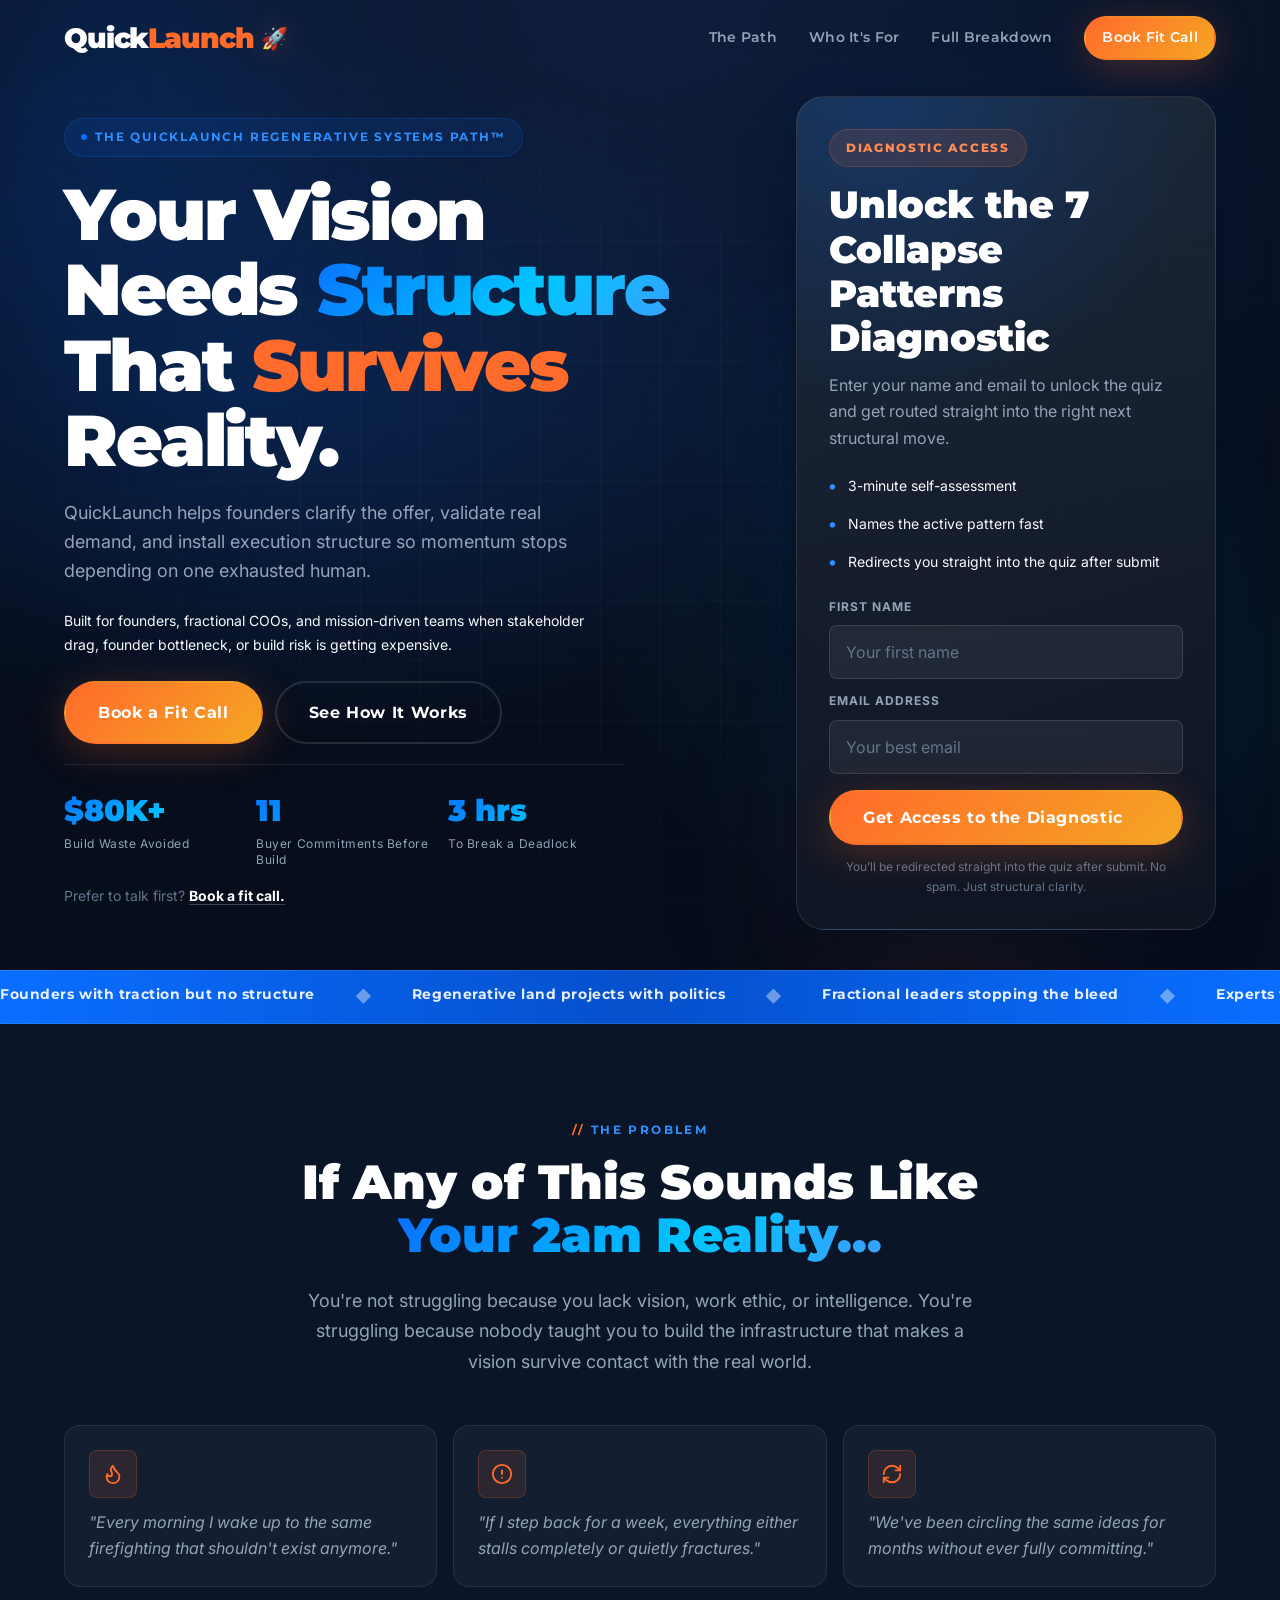
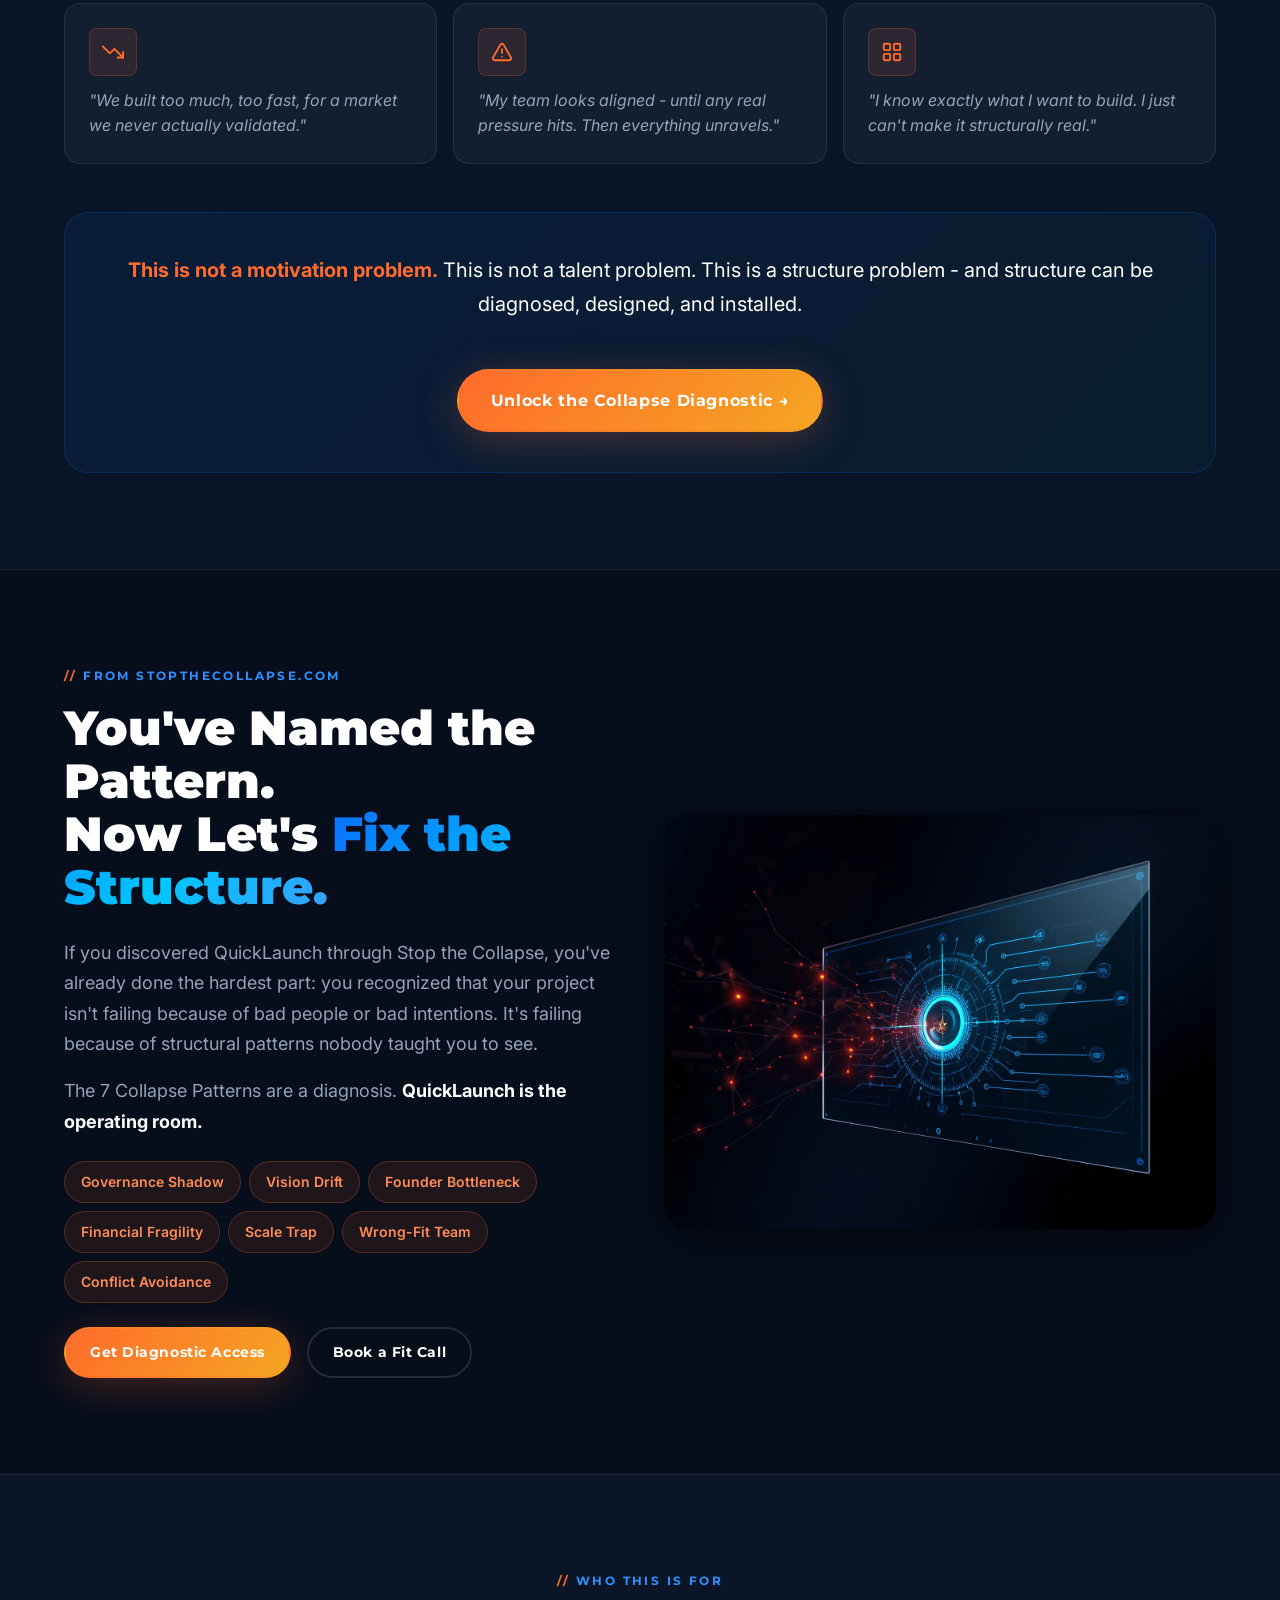
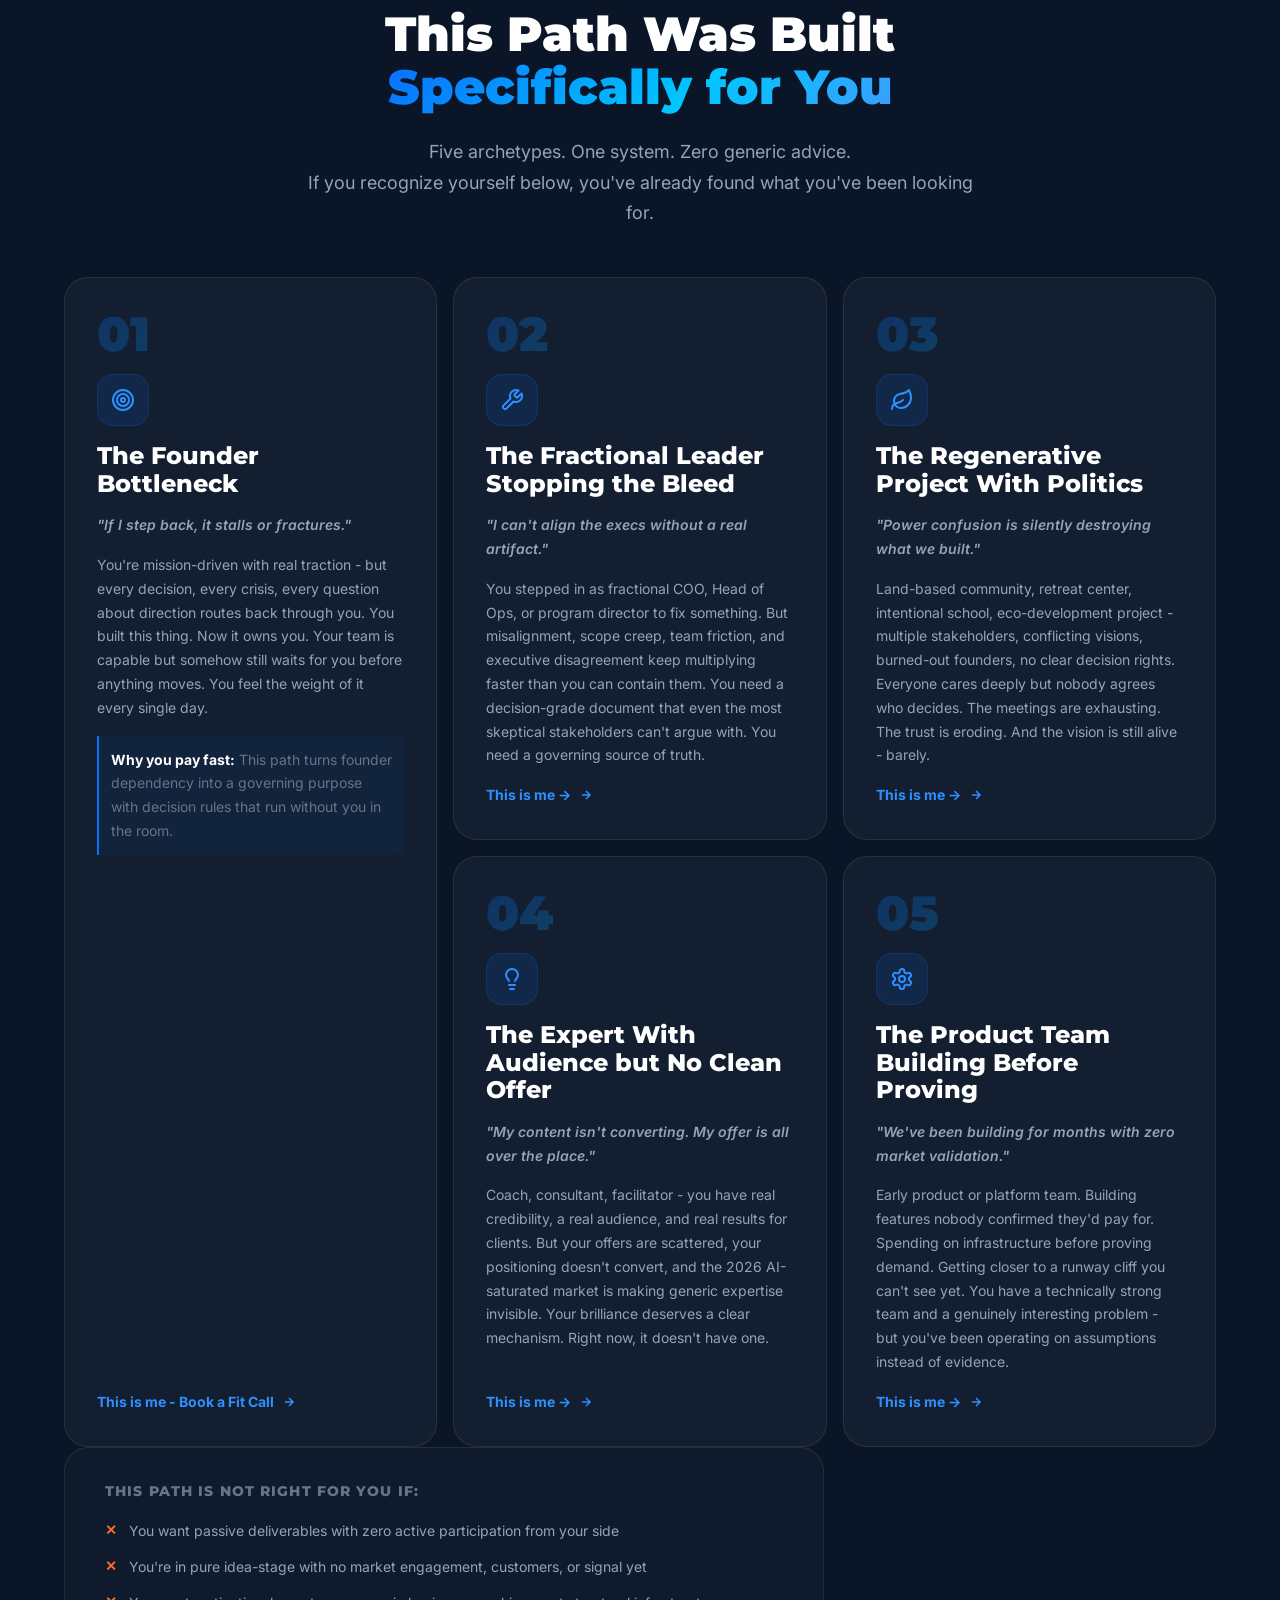
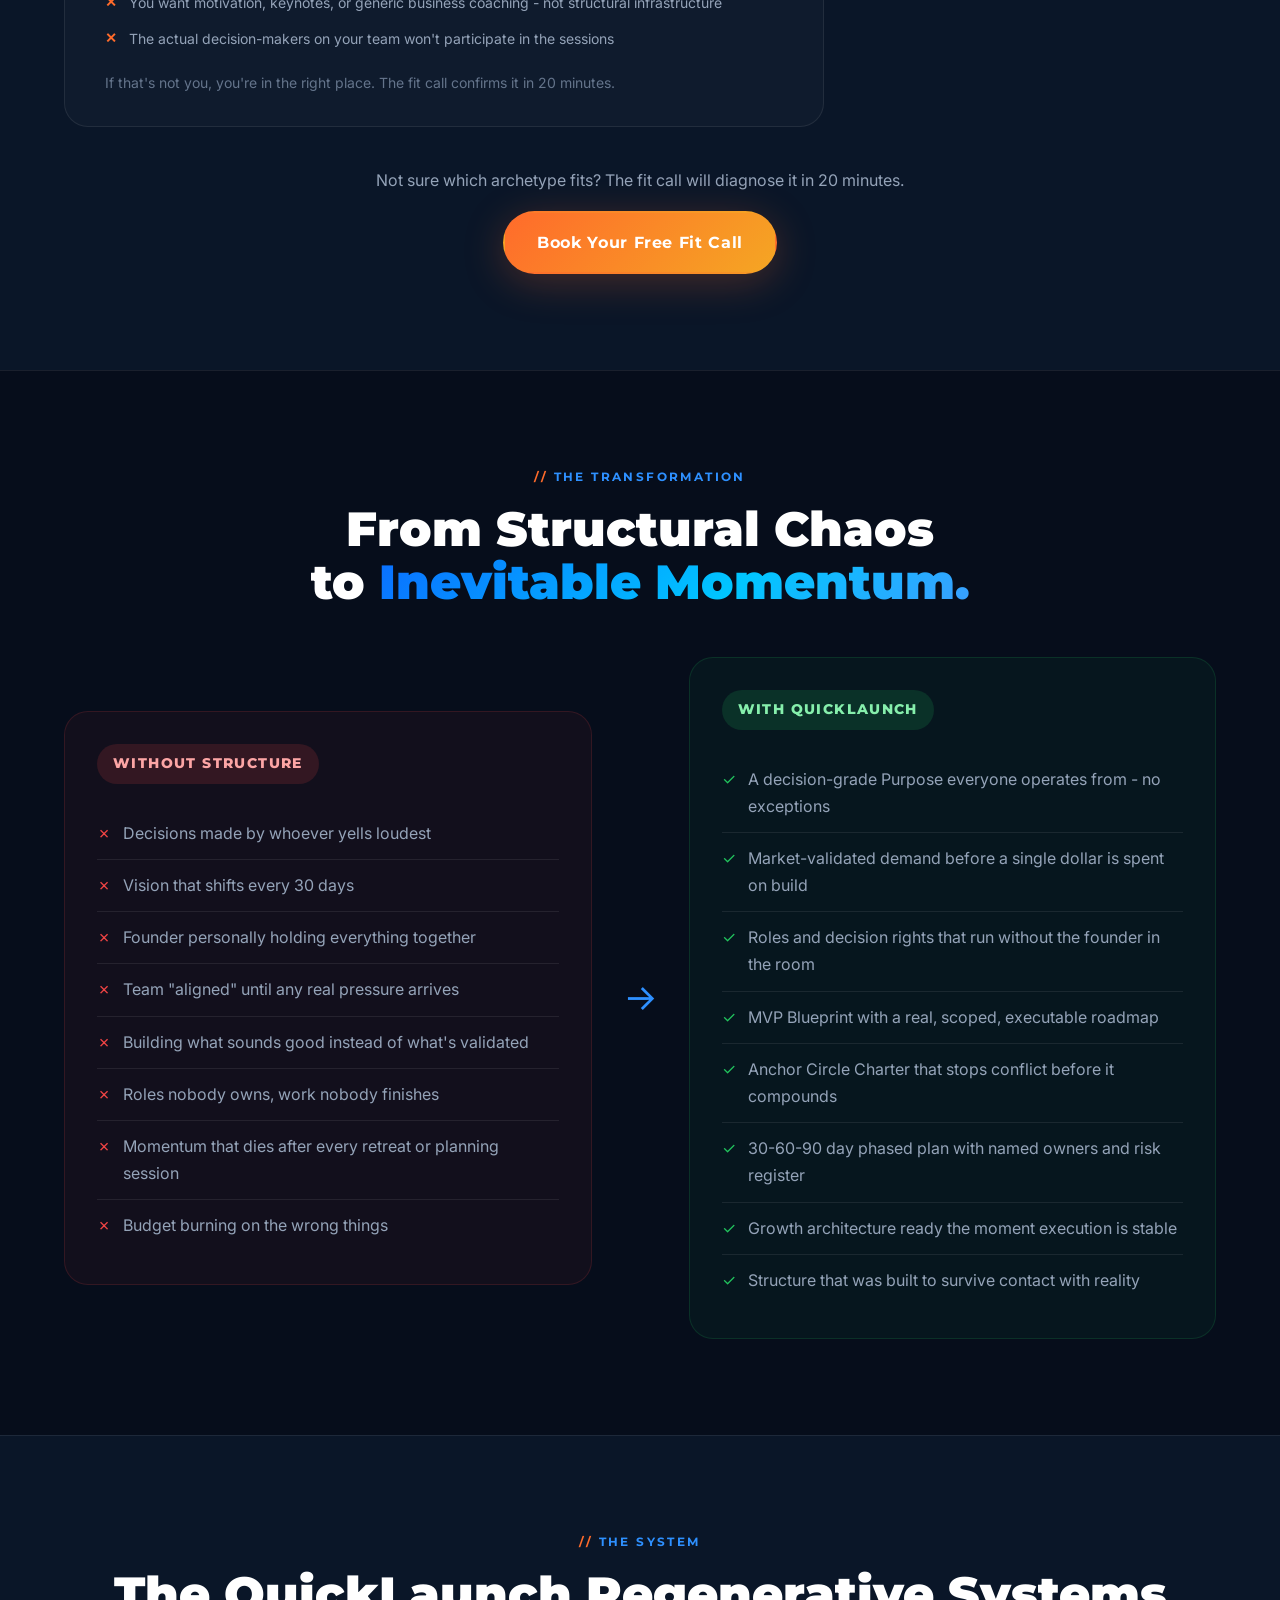
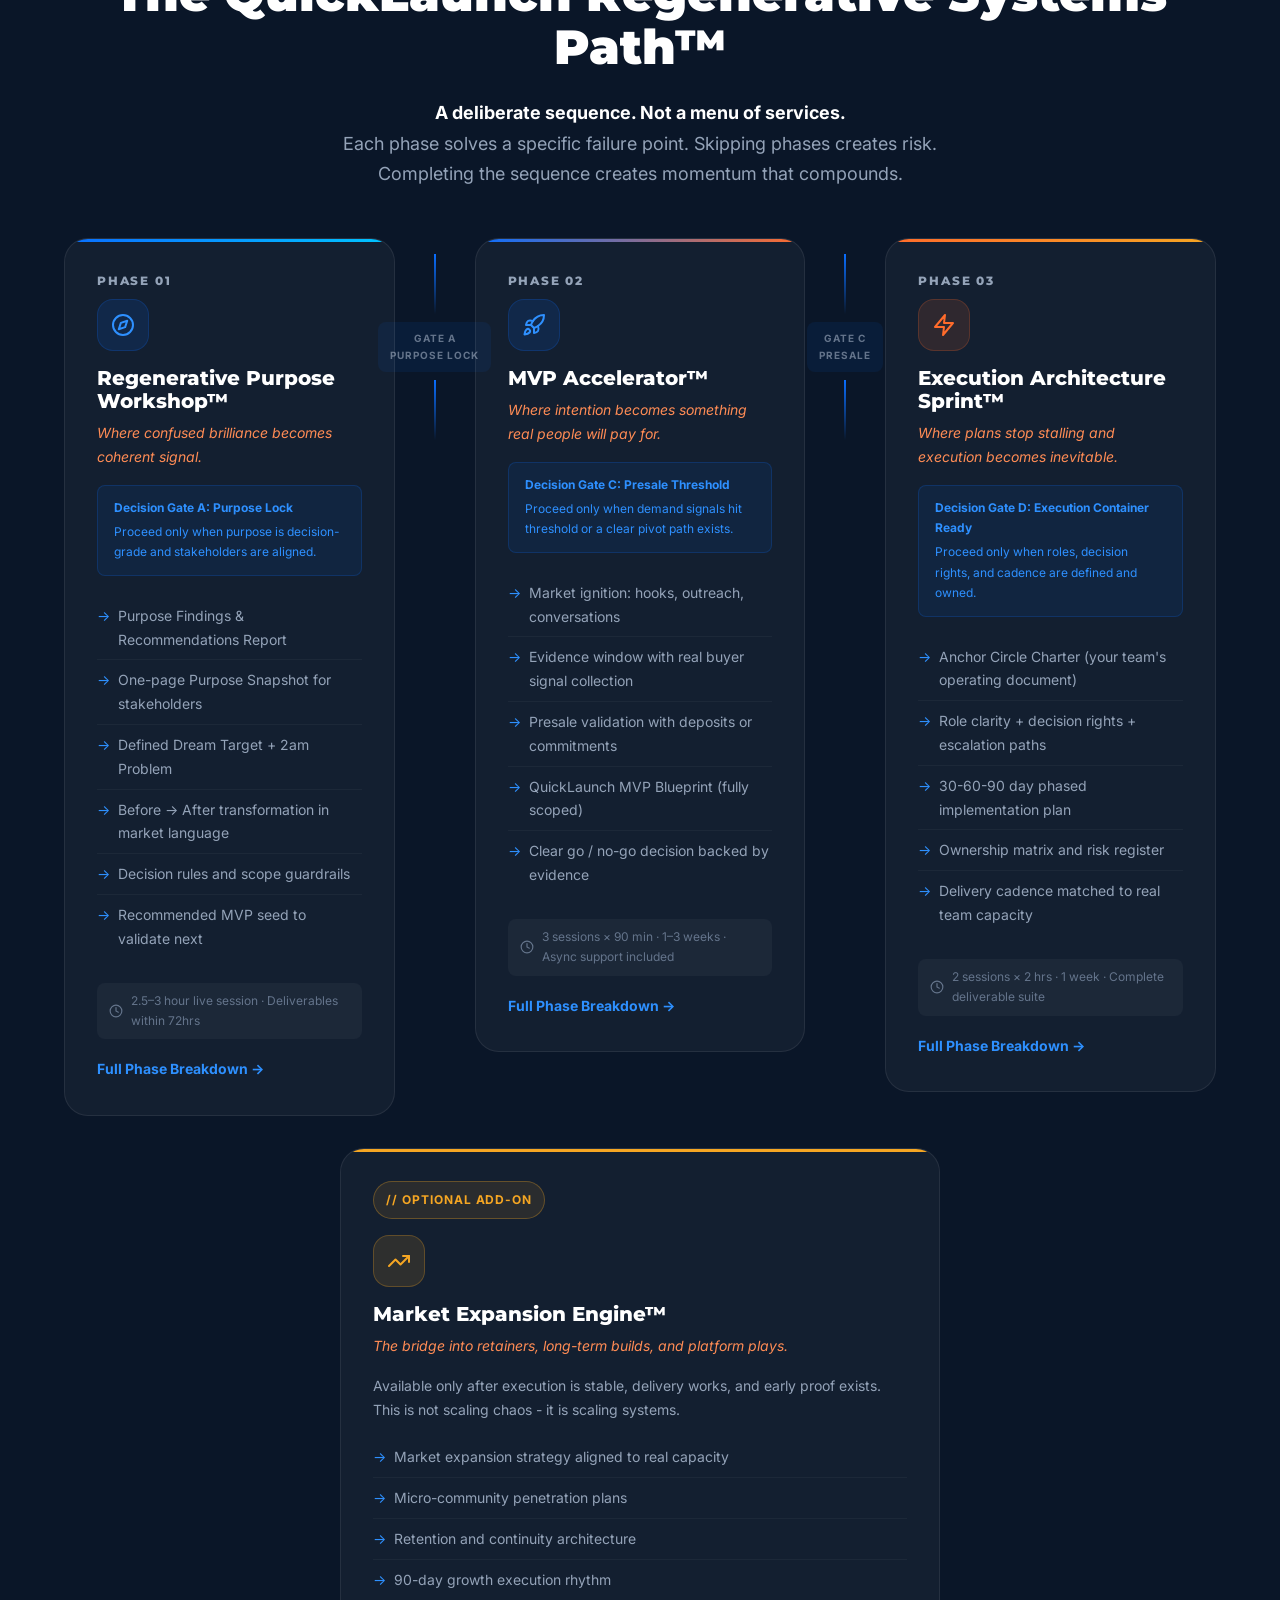
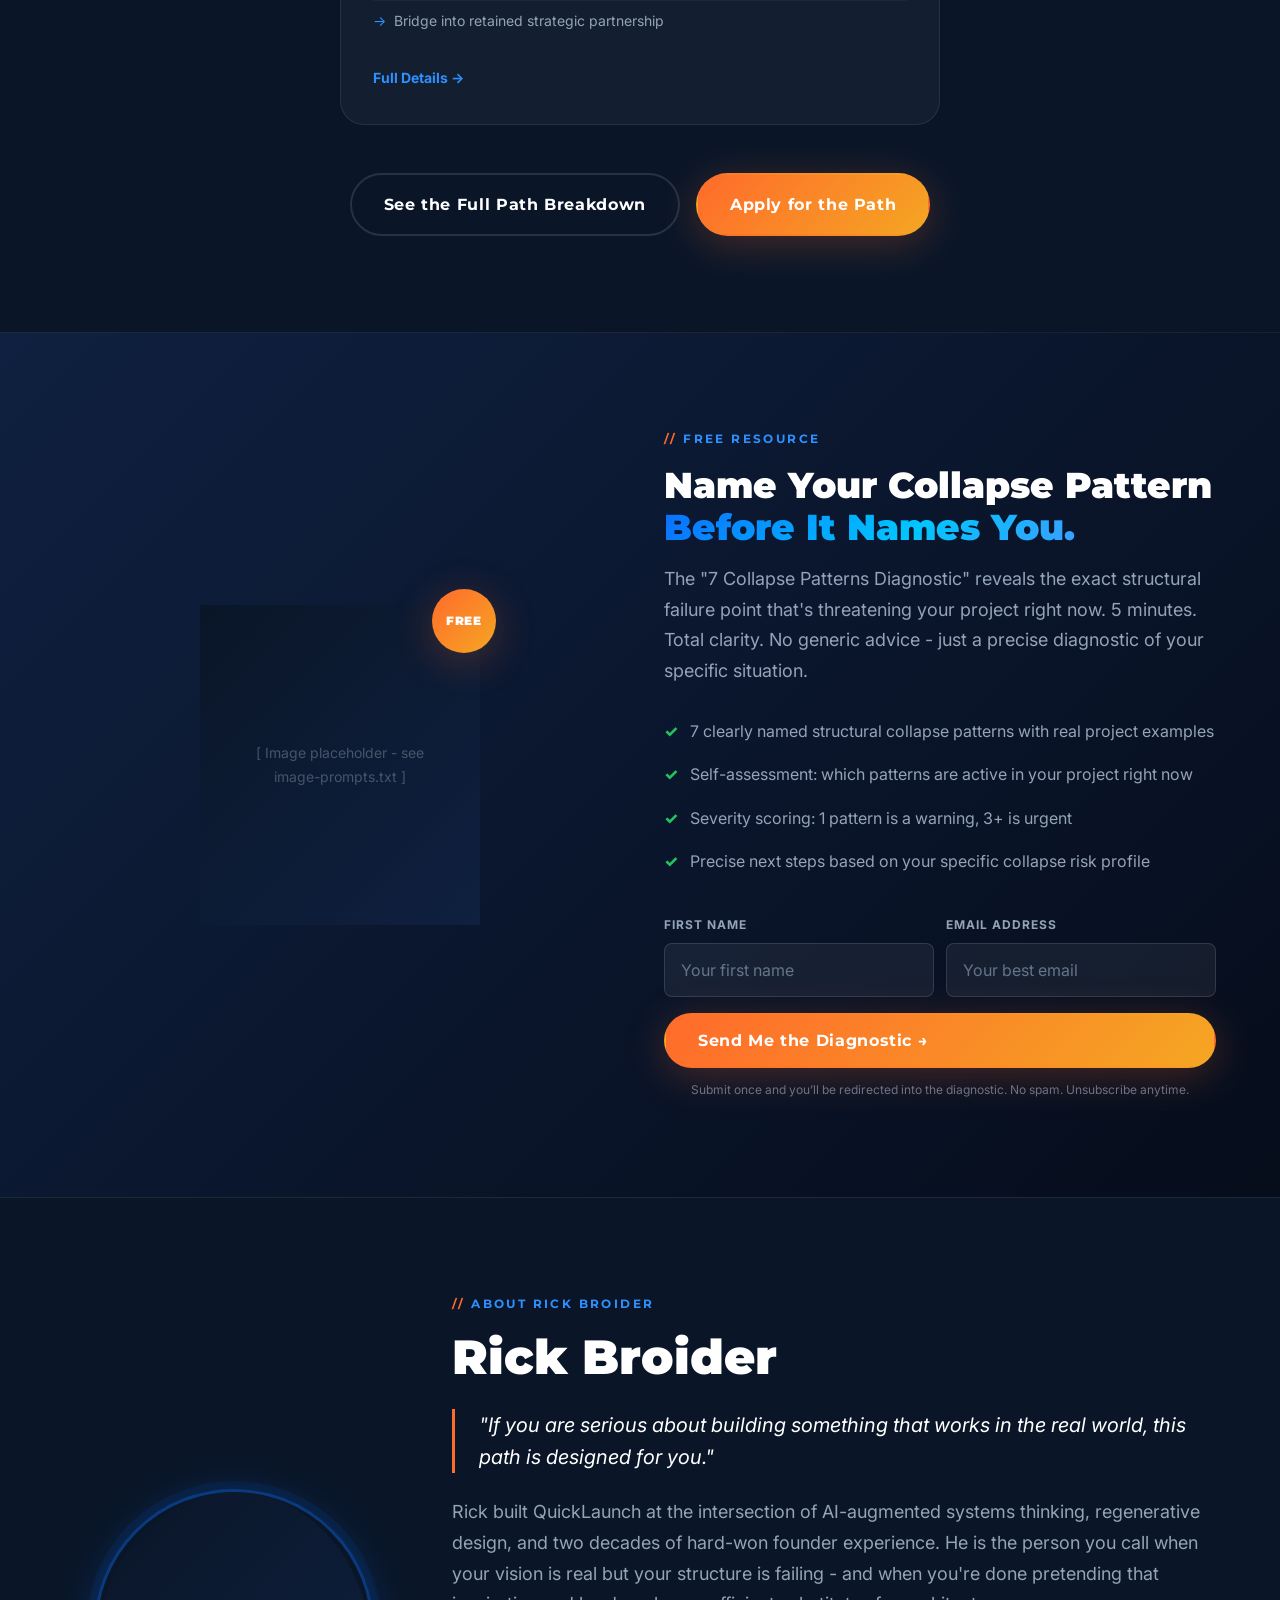
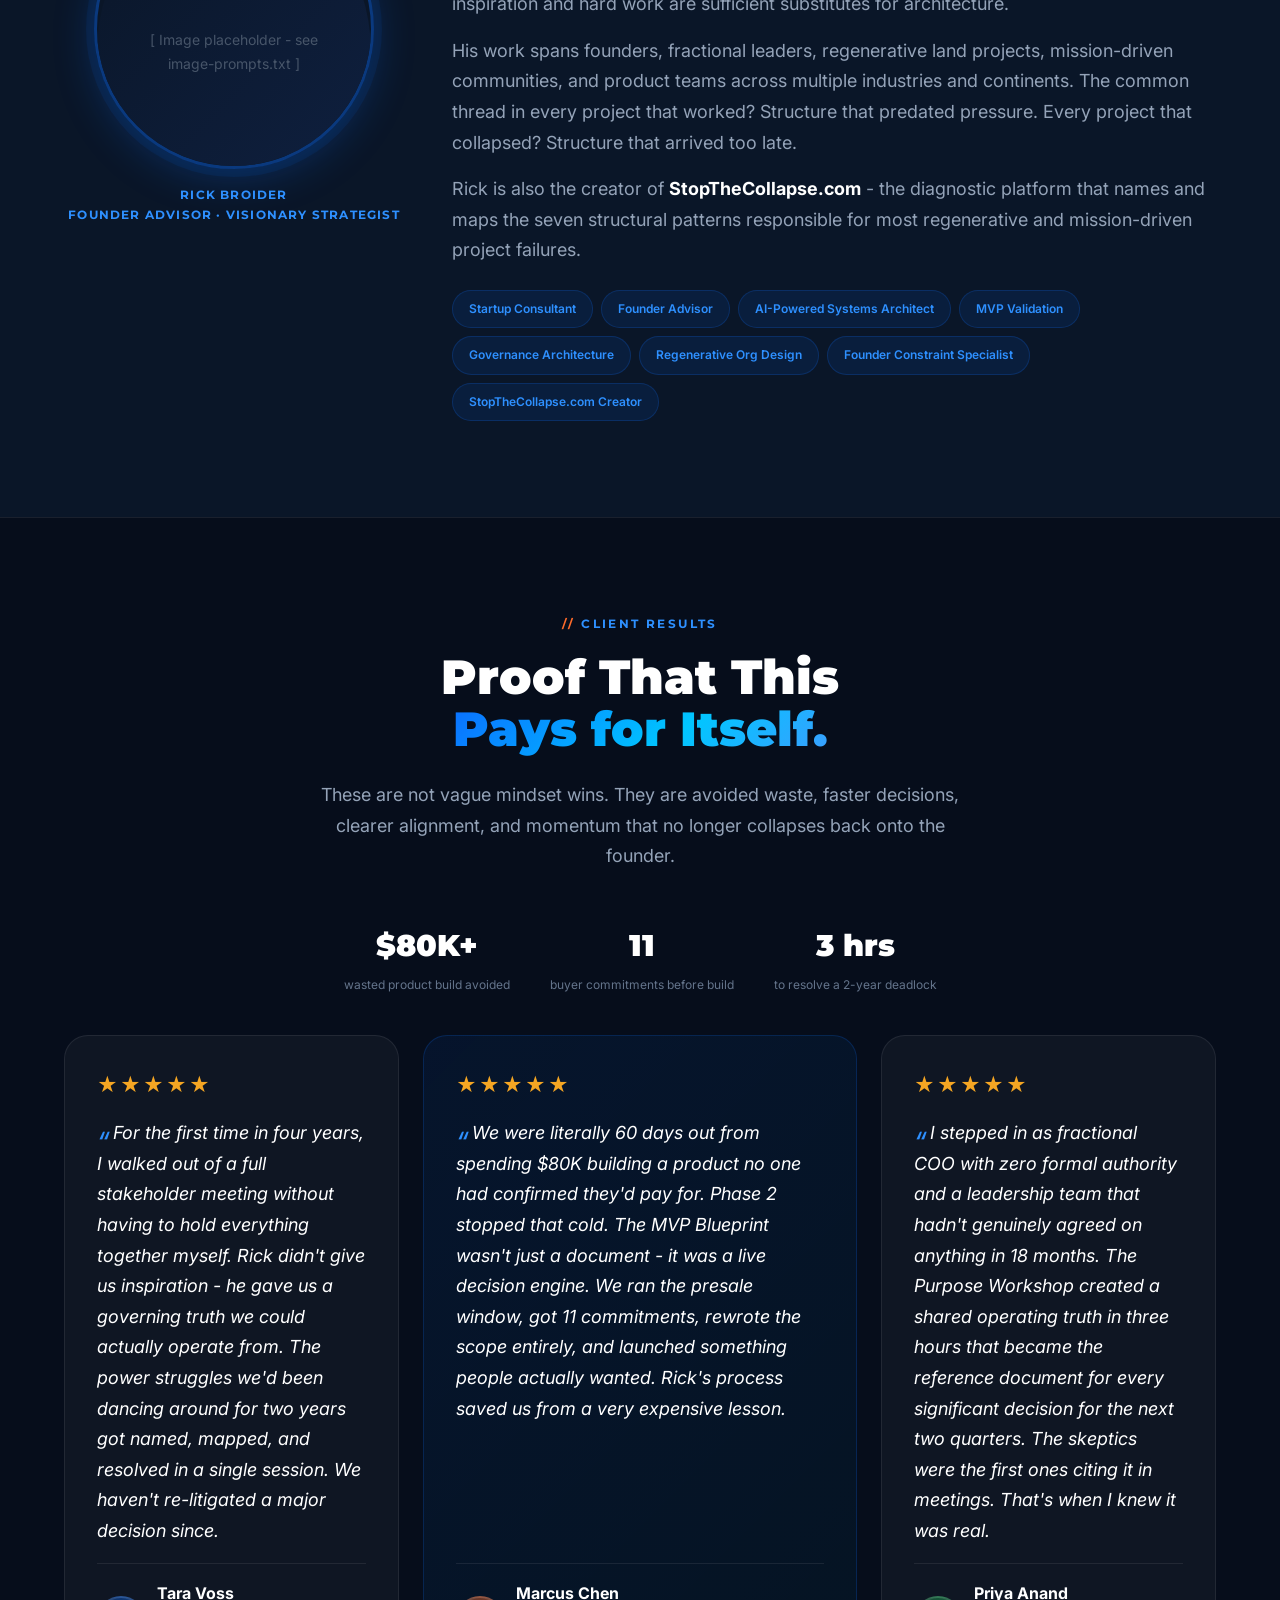
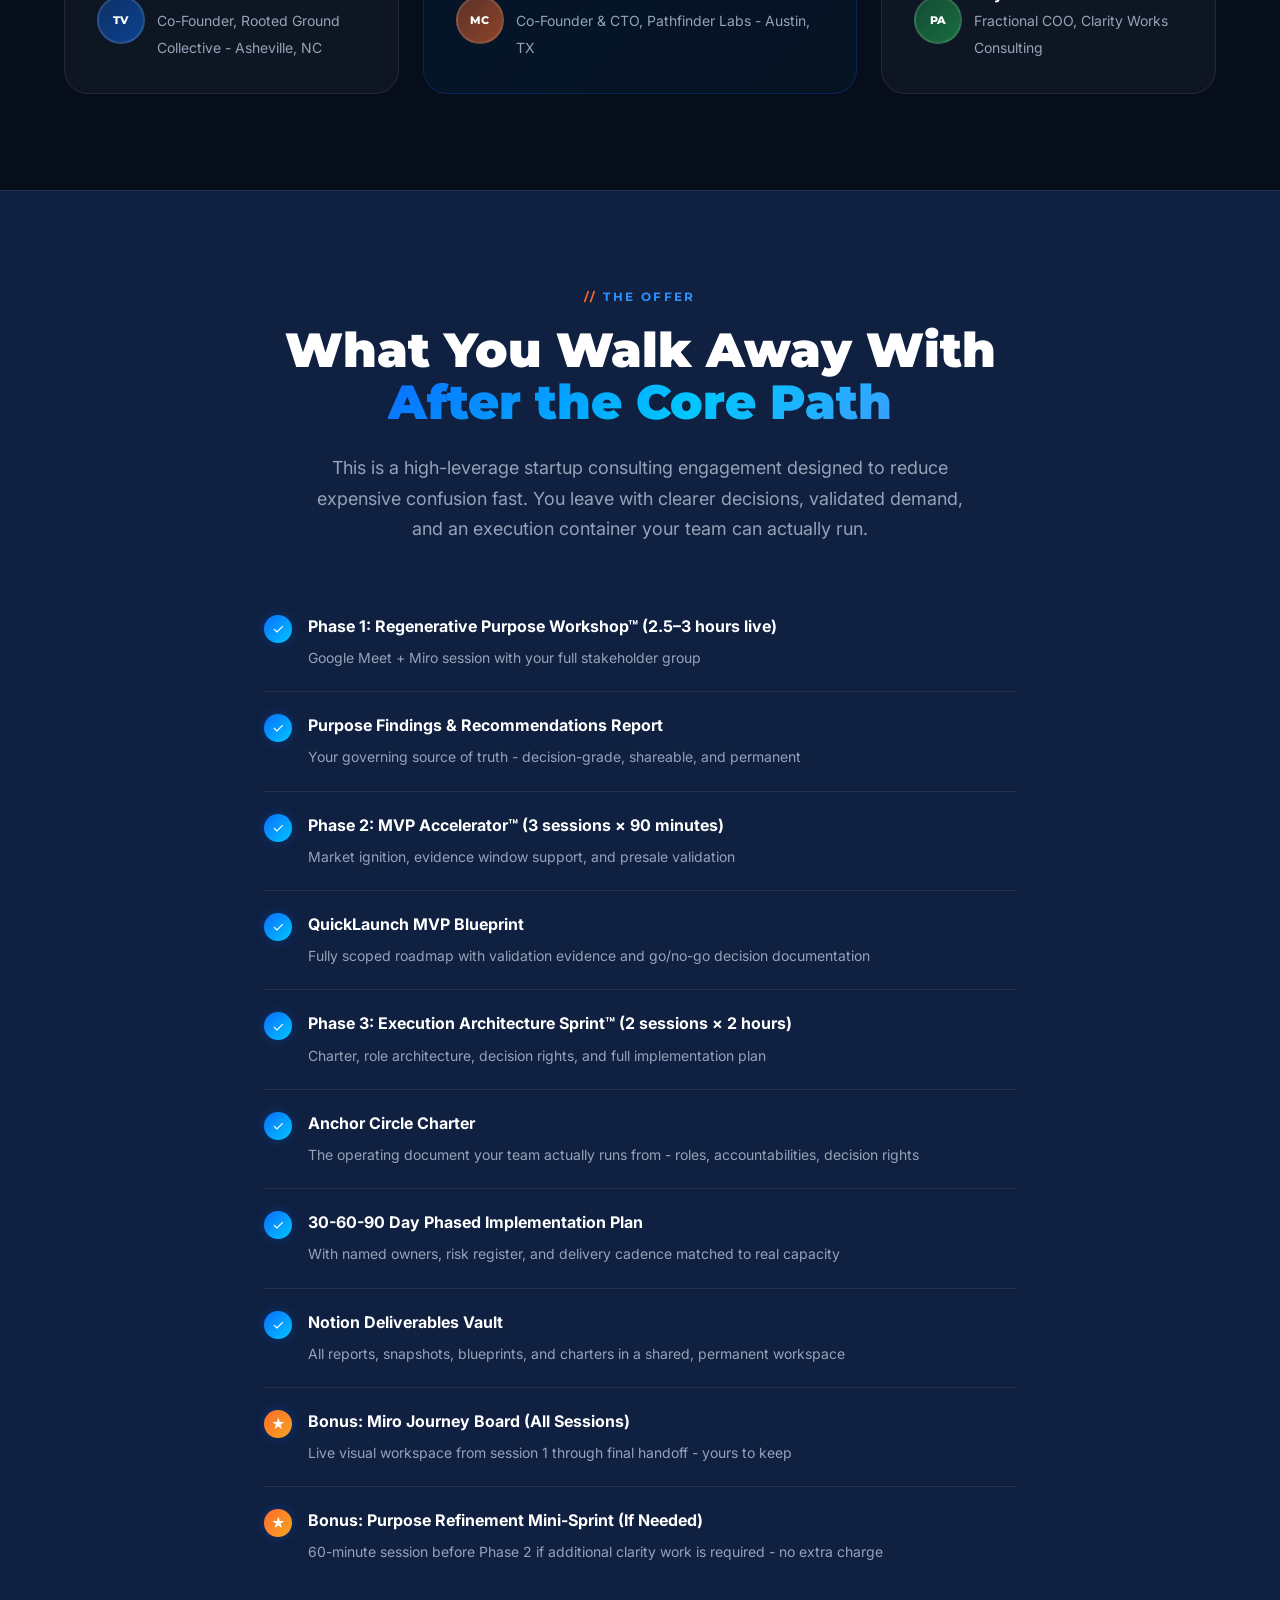
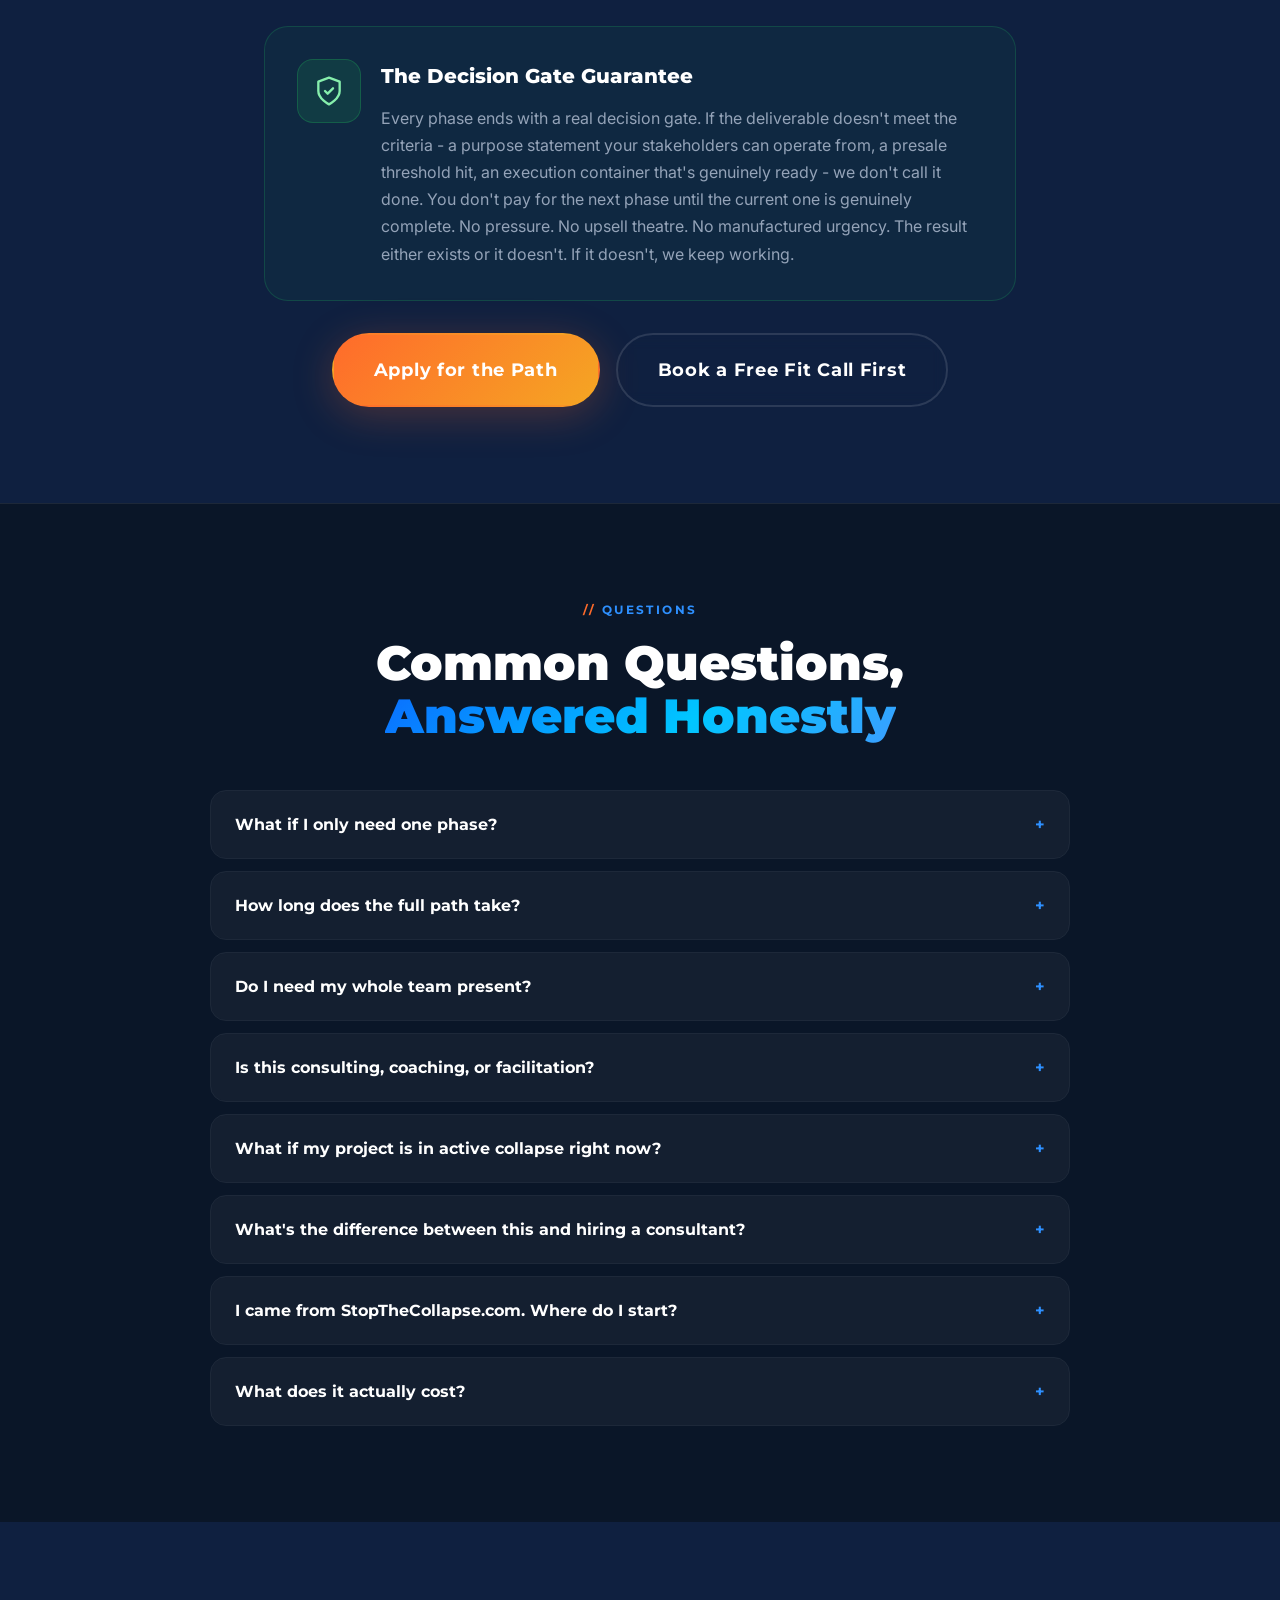
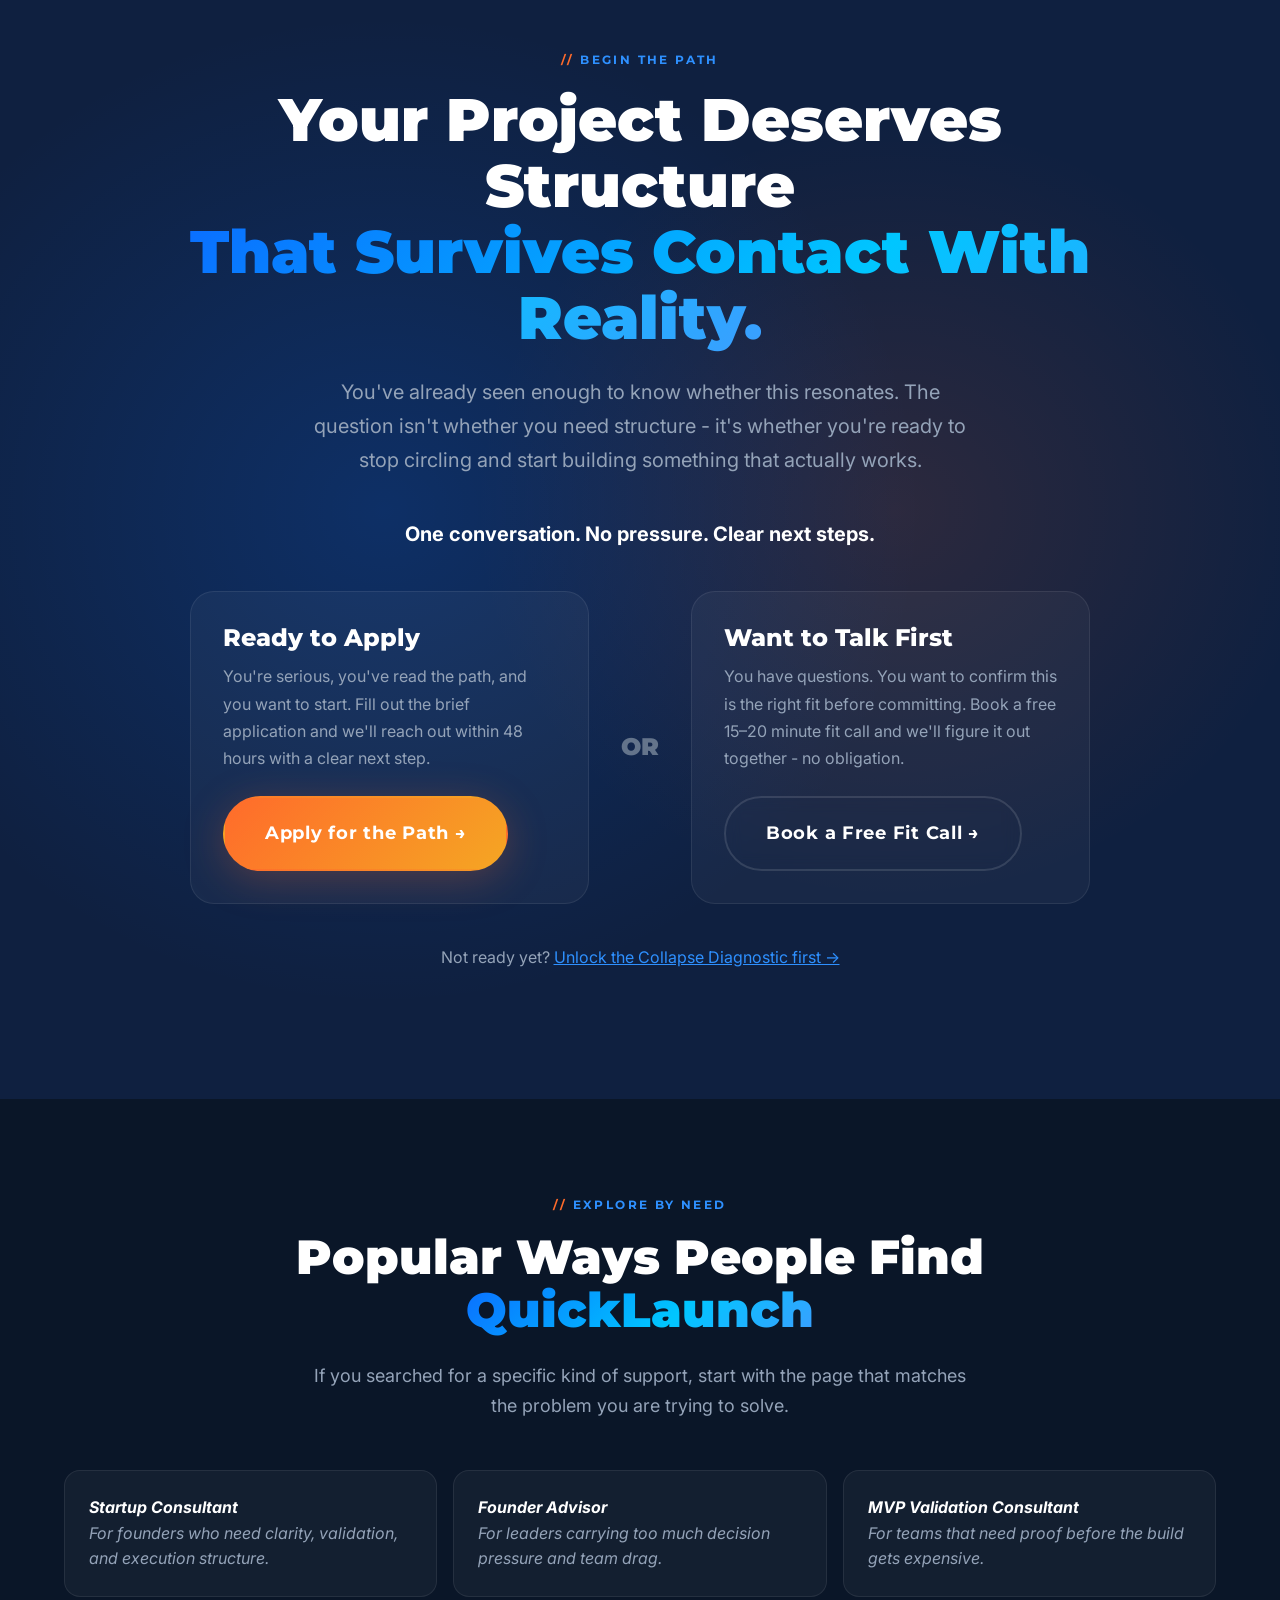
==== commit 3c29cd79: "Tighten form UX and schema quality" ====
--- a/index.html
+++ b/index.html
@@ -7,7 +7,7 @@
   <meta name="theme-color" content="#0A0E1A">
 
   <title>Startup Consultant for Founders | Founder Advisor &amp; AI Business Consultant | QuickLaunch</title>
-  <meta name="description" content="QuickLaunch is a startup consultant and founder advisor engagement for founders, fractional leaders, and mission-driven teams. Clarify the offer, validate demand, and install execution structure that survives reality.">
+  <meta name="description" content="QuickLaunch helps founders clarify the offer, validate demand, and install execution structure before wasted build, stalled momentum, and founder bottlenecks compound.">
   <meta name="keywords" content="startup consultant, founder advisor, AI business consultant, business consultant for founders, startup consulting, startup strategy consultant, MVP validation consultant, execution architecture, founder bottleneck, startup structure, fractional COO consultant, fractional leadership support, startup advisor, QuickLaunch Consulting, QuickLaunch">
   <meta name="author" content="Rick Broider, QuickLaunch Consulting">
   <link rel="canonical" href="https://quicklaunchconsulting.com/">
@@ -50,19 +50,18 @@
           "height": 342
         },
         "image": "https://quicklaunchconsulting.com/assets/images/quicklaunch-share-card.png",
-        "description": "Startup consulting, founder advisory, and AI-powered business consulting for founders who need clarity, validation, and execution structure that survives reality.",
+        "description": "Startup consulting, founder advisory, and execution structure for founders who need clarity, validation, and momentum that survives reality.",
         "founder": {
           "@type": "Person",
           "@id": "https://quicklaunchconsulting.com/#rick-broider",
           "name": "Rick Broider",
-          "jobTitle": "Startup Consultant & Founder Advisor",
-          "description": "Rick Broider is a startup consultant, founder advisor, and systems architect with 20+ years of founder experience. Creator of StopTheCollapse.com and the Regenerative Systems Path.",
+          "jobTitle": "Startup Consultant and Founder Advisor",
+          "description": "Rick Broider is a startup consultant, founder advisor, and systems architect focused on clarity, validation, and execution structure.",
           "url": "https://quicklaunchconsulting.com/#about",
-          "sameAs": ["https://stopthecollapse.com"],
-          "knowsAbout": ["startup consulting", "founder advisory", "AI business consulting", "MVP validation", "business systems design", "execution architecture", "governance design", "regenerative organization design", "fractional leadership support", "fractional COO support"]
+          "sameAs": ["https://stopthecollapse.com"]
         },
         "areaServed": {"@type": "Place", "name": "Worldwide"},
-        "serviceType": ["Startup Consulting", "Founder Advisory", "AI Business Consulting", "MVP Validation", "Business Systems Design", "Execution Architecture", "Governance Architecture", "Fractional COO Support"],
+        "serviceType": ["Startup Consulting", "Founder Advisory", "MVP Validation", "Execution Architecture", "Fractional COO Support"],
         "hasOfferCatalog": {
           "@type": "OfferCatalog",
           "name": "QuickLaunch Regenerative Systems Path",
@@ -72,7 +71,7 @@
               "itemOffered": {
                 "@type": "Service",
                 "name": "Regenerative Purpose Workshop",
-                "description": "2.5-3 hour live session creating a decision-grade purpose statement, stakeholder alignment, and governing source of truth. Deliverables within 72 hours."
+                "description": "A live clarity phase that creates a governing source of truth, stakeholder alignment, and a sharper decision-ready direction."
               }
             },
             {
@@ -80,7 +79,7 @@
               "itemOffered": {
                 "@type": "Service",
                 "name": "MVP Accelerator",
-                "description": "3 sessions x 90 minutes of market ignition, presale validation, and a fully-scoped MVP Blueprint with go/no-go decision backed by evidence."
+                "description": "A validation phase that tests demand in the real market before expensive buildout."
               }
             },
             {
@@ -88,38 +87,11 @@
               "itemOffered": {
                 "@type": "Service",
                 "name": "Execution Architecture Sprint",
-                "description": "2 sessions x 2 hours installing role clarity, decision rights, and a 30-60-90 day implementation plan with ownership matrix and risk register."
+                "description": "An execution phase that installs role clarity, decision rights, and practical implementation structure."
               }
             }
           ]
-        },
-        "aggregateRating": {
-          "@type": "AggregateRating",
-          "ratingValue": "5",
-          "bestRating": "5",
-          "worstRating": "1",
-          "reviewCount": "3"
-        },
-        "review": [
-          {
-            "@type": "Review",
-            "author": {"@type": "Person", "name": "Tara Voss"},
-            "reviewRating": {"@type": "Rating", "ratingValue": "5", "bestRating": "5"},
-            "reviewBody": "For the first time in four years, I walked out of a stakeholder meeting without having to hold everything together myself. Rick gave us a governing truth we could actually operate from."
-          },
-          {
-            "@type": "Review",
-            "author": {"@type": "Person", "name": "Marcus Chen"},
-            "reviewRating": {"@type": "Rating", "ratingValue": "5", "bestRating": "5"},
-            "reviewBody": "We were 60 days out from spending $80K on a product no one confirmed they'd pay for. Phase 2 stopped that cold. Rick's process saved us from a very expensive lesson."
-          },
-          {
-            "@type": "Review",
-            "author": {"@type": "Person", "name": "Priya Anand"},
-            "reviewRating": {"@type": "Rating", "ratingValue": "5", "bestRating": "5"},
-            "reviewBody": "The Purpose Workshop created a shared operating truth in three hours that became the reference document for every significant decision for the next two quarters."
-          }
-        ]
+        }
       },
       {
         "@type": "WebSite",
@@ -314,11 +286,11 @@
           <ul class="hero-offer-points">
             <li>3-minute self-assessment</li>
             <li>Names the active pattern fast</li>
-            <li>Unlocks the quiz immediately after submit</li>
+            <li>Redirects you straight into the quiz after submit</li>
           </ul>
           <form
             id="hero-lead-form"
-            action="https://formspree.io/f/myklewwl"
+            action="https://formspree.io/f/xlgokpwp"
             method="POST"
             data-success-redirect="diagnostic.html#quiz"
             aria-label="Get the free diagnostic">
@@ -331,11 +303,11 @@
               <input type="email" id="hero-email" name="email" placeholder="Your best email" required autocomplete="email">
             </div>
             <input type="hidden" name="_subject" value="New QuickLaunch Hero Diagnostic Request">
-            <input type="text" name="_gotcha" style="display:none">
+            <input type="text" name="_gotcha" style="display:none" tabindex="-1" autocomplete="off" aria-hidden="true">
             <button type="submit" class="btn btn-primary btn-lg" style="width:100%">
               Get Access to the Diagnostic
             </button>
-            <p class="form-disclaimer">No spam. No fluff. Just structural clarity.</p>
+            <p class="form-disclaimer">You’ll be redirected straight into the quiz after submit. No spam. Just structural clarity.</p>
           </form>
         </div>
       </div>
@@ -858,7 +830,7 @@
         </ul>
         <form
           id="magnet-form"
-          action="https://formspree.io/f/myklewwl"
+          action="https://formspree.io/f/xlgokpwp"
           method="POST"
           data-success-redirect="diagnostic.html#quiz"
           aria-label="Download free diagnostic form">
@@ -873,13 +845,13 @@
             </div>
           </div>
           <input type="hidden" name="_subject" value="New QuickLaunch Diagnostic Request">
-          <input type="text" name="_gotcha" style="display:none">
+          <input type="text" name="_gotcha" style="display:none" tabindex="-1" autocomplete="off" aria-hidden="true">
           <button type="submit" class="btn btn-primary btn-lg" style="width:100%">
             Send Me the Diagnostic →
           </button>
-          <p class="form-disclaimer">No spam. Just structural clarity. Unsubscribe anytime.</p>
+          <p class="form-disclaimer">Submit once and you’ll be redirected into the diagnostic. No spam. Unsubscribe anytime.</p>
         </form>
-        <div id="magnet-success" class="form-success">
+        <div id="magnet-success" class="form-success" role="status" aria-live="polite">
           ✓ Check your inbox - your Collapse Diagnostic is on its way.
         </div>
       </div>
@@ -1333,6 +1305,30 @@
 </section>
 
 <!-- ═══════════════════════════════════════════════════════════
+     INSIGHTS
+════════════════════════════════════════════════════════════ -->
+<section class="section section--dark" aria-labelledby="insights-heading">
+  <div class="container">
+    <div class="text-center" style="margin-bottom:var(--sp-12)">
+      <div class="section-label reveal">Read by Problem</div>
+      <h2 class="section-h2 reveal reveal-delay-1" id="insights-heading">
+        Foundational Guides That Support<br><span class="text-gradient">Search, Trust, and Decision Quality</span>
+      </h2>
+      <p class="section-sub reveal reveal-delay-2" style="margin:0 auto">
+        These pages explain the structural problems behind stalled momentum, weak validation, and founder drag.
+      </p>
+    </div>
+    <div class="truth-grid">
+      <div class="truth-card reveal"><p><a href="founder-bottleneck.html" style="color:var(--white);font-weight:700">Founder Bottleneck</a><br>How to spot it early and replace heroics with structure.</p></div>
+      <div class="truth-card reveal reveal-delay-1"><p><a href="how-to-validate-an-mvp.html" style="color:var(--white);font-weight:700">How to Validate an MVP</a><br>What real proof looks like before the build gets expensive.</p></div>
+      <div class="truth-card reveal reveal-delay-2"><p><a href="why-startups-fail-before-product-market-fit.html" style="color:var(--white);font-weight:700">Why Startups Fail Before PMF</a><br>The structural traps that show up before product-market fit arrives.</p></div>
+      <div class="truth-card reveal"><p><a href="decision-rights-for-founder-led-teams.html" style="color:var(--white);font-weight:700">Decision Rights for Founder-Led Teams</a><br>How authority clarity speeds up execution.</p></div>
+      <div class="truth-card reveal reveal-delay-1"><p><a href="stakeholder-alignment-workshop.html" style="color:var(--white);font-weight:700">Stakeholder Alignment Workshop</a><br>Why alignment work must happen before strategy can hold.</p></div>
+    </div>
+  </div>
+</section>
+
+<!-- ═══════════════════════════════════════════════════════════
      FOOTER
 ════════════════════════════════════════════════════════════ -->
 <footer role="contentinfo">
@@ -1368,6 +1364,12 @@
         <a href="#about">About Rick</a>
         <a href="the-path.html">Full Path Breakdown</a>
       </div>
+      <div class="footer-col">
+        <h4>Insights</h4>
+        <a href="founder-bottleneck.html">Founder Bottleneck</a>
+        <a href="how-to-validate-an-mvp.html">How to Validate an MVP</a>
+        <a href="decision-rights-for-founder-led-teams.html">Decision Rights</a>
+      </div>
     </div>
     <div class="footer-bottom">
       <p>© 2026 QuickLaunch Consulting. All rights reserved.</p>
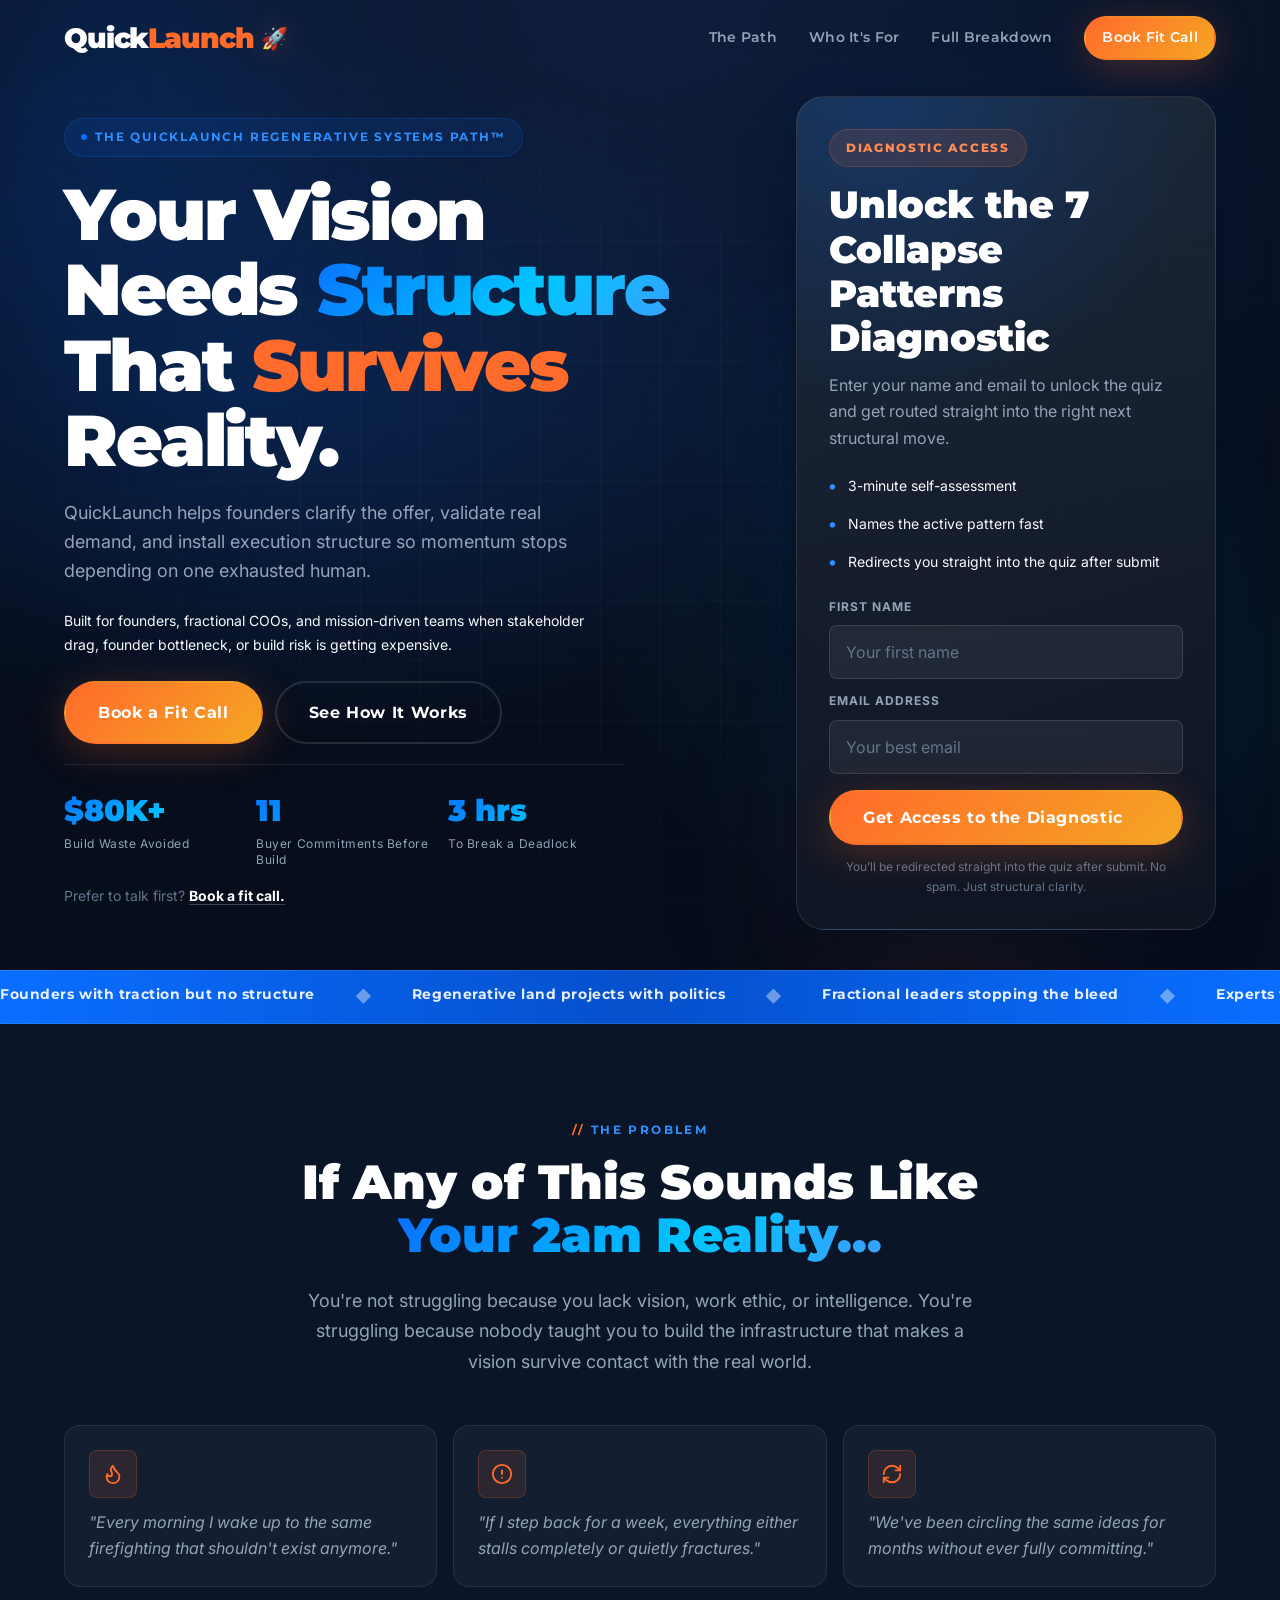
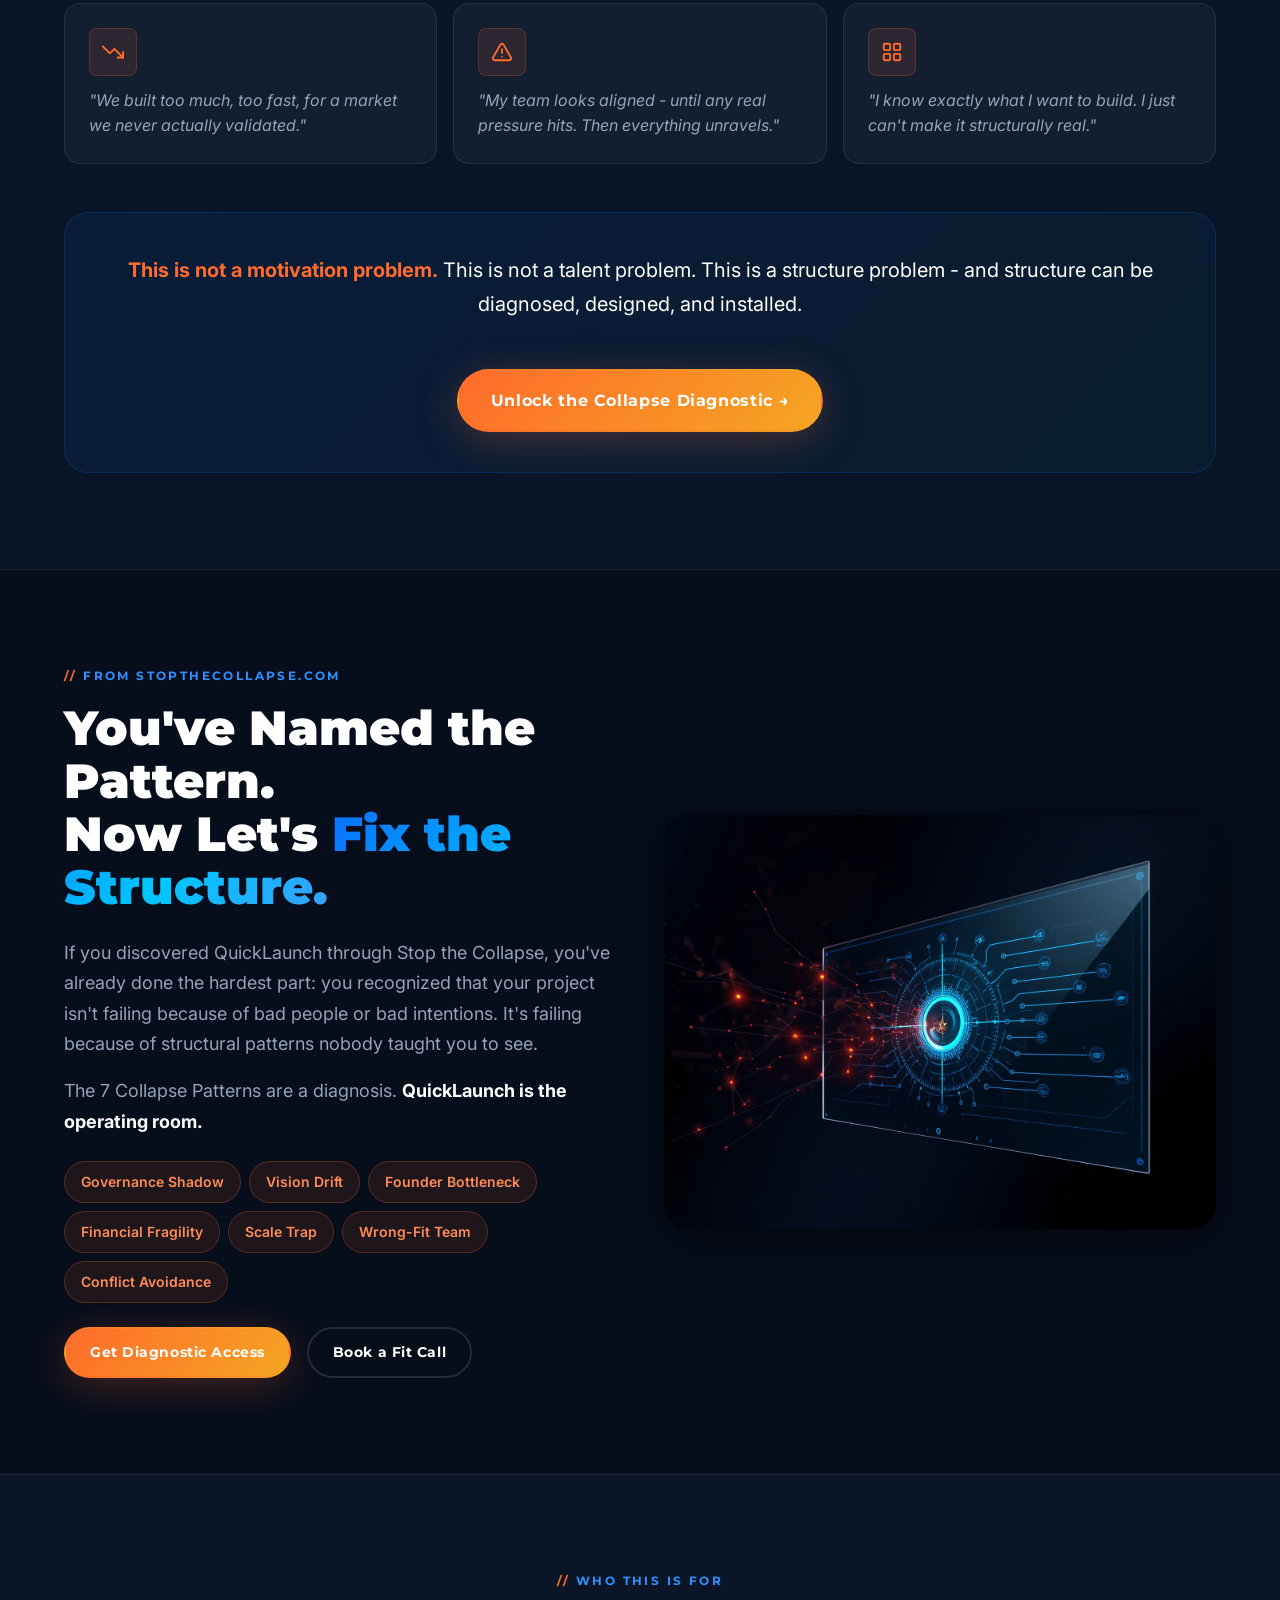
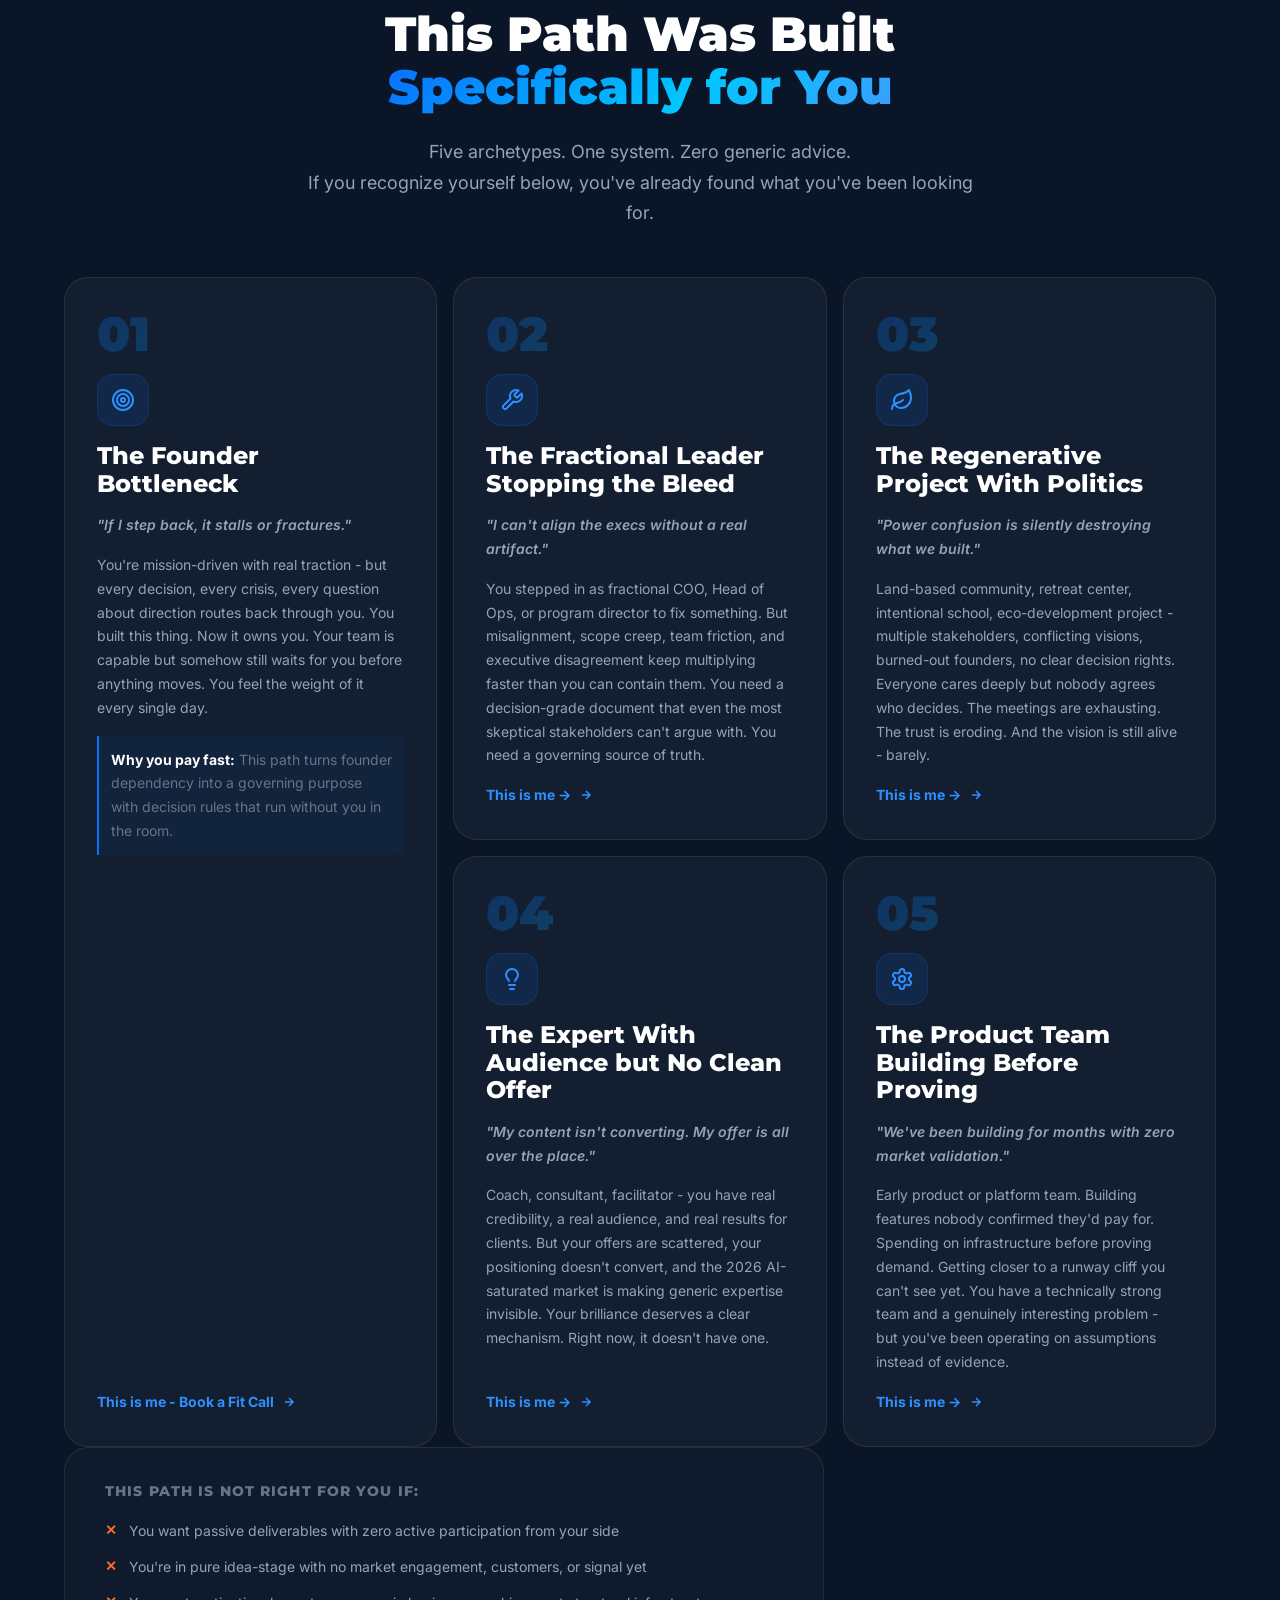
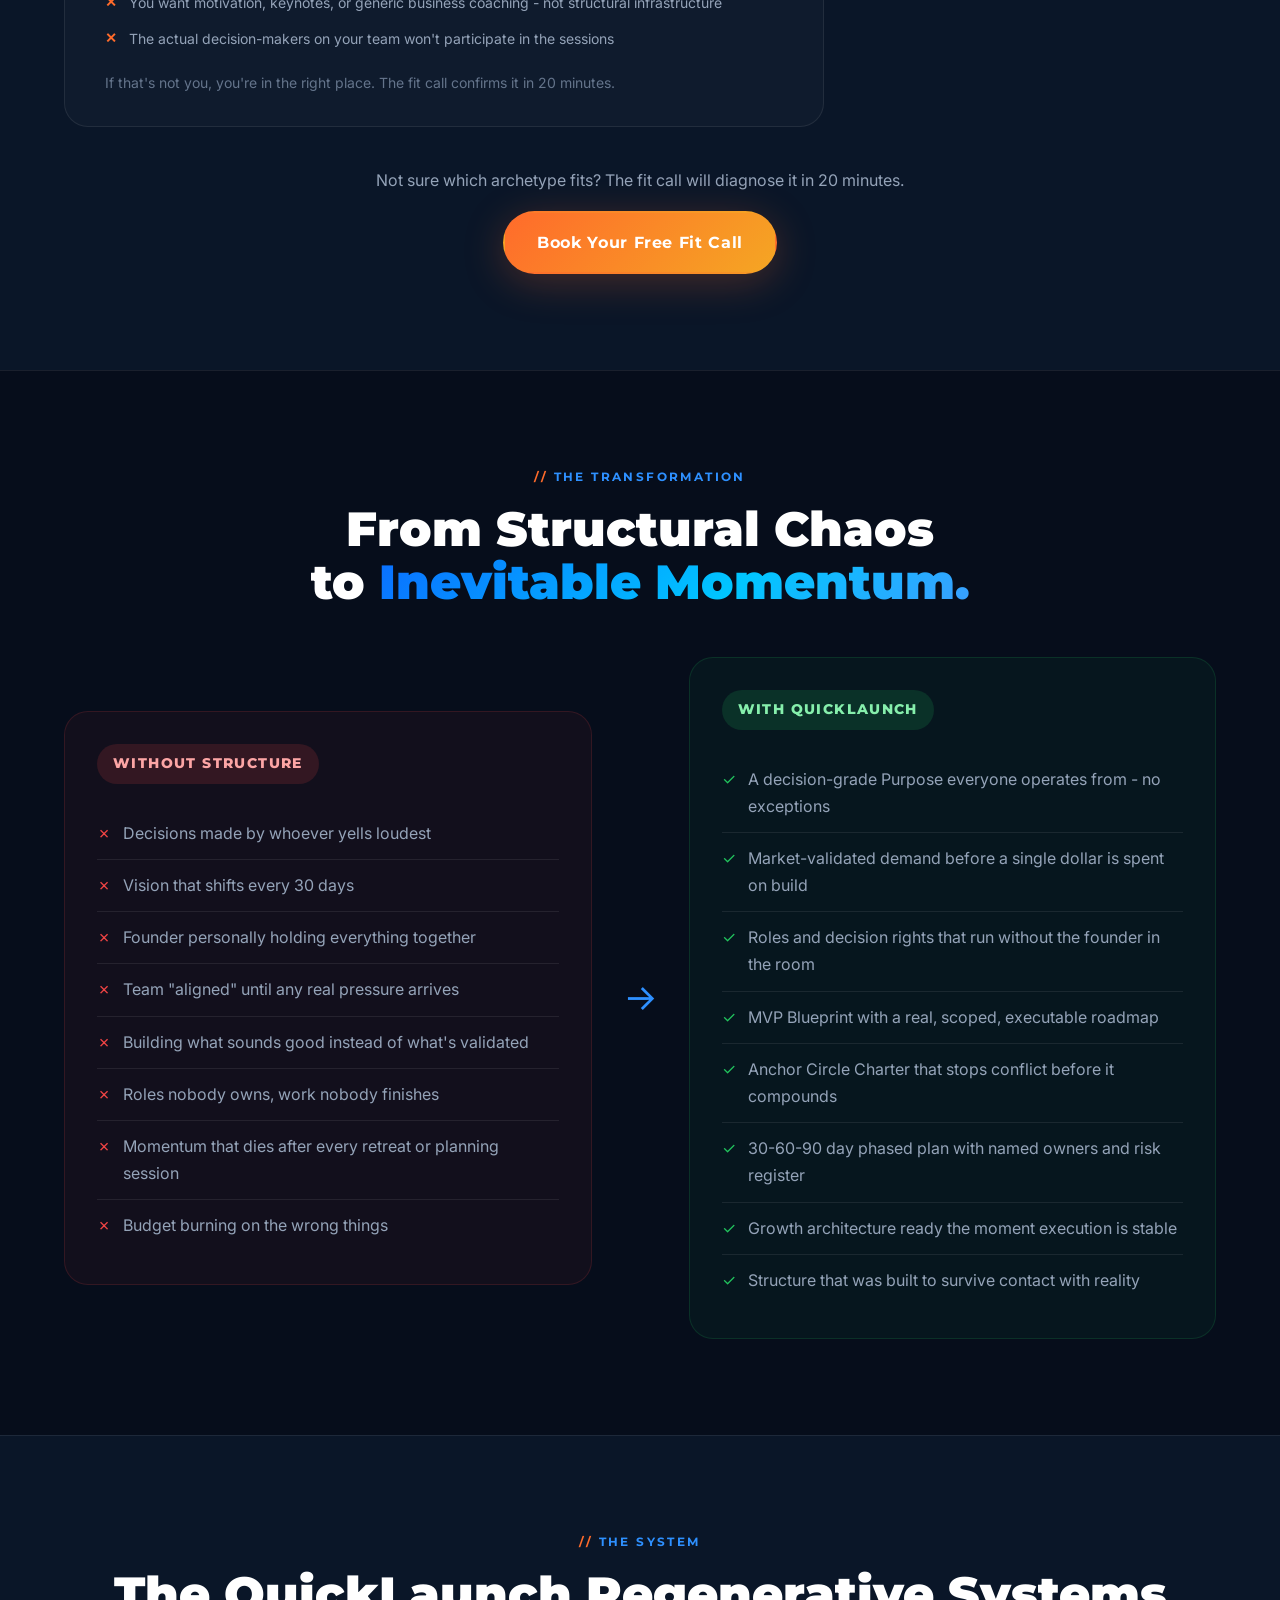
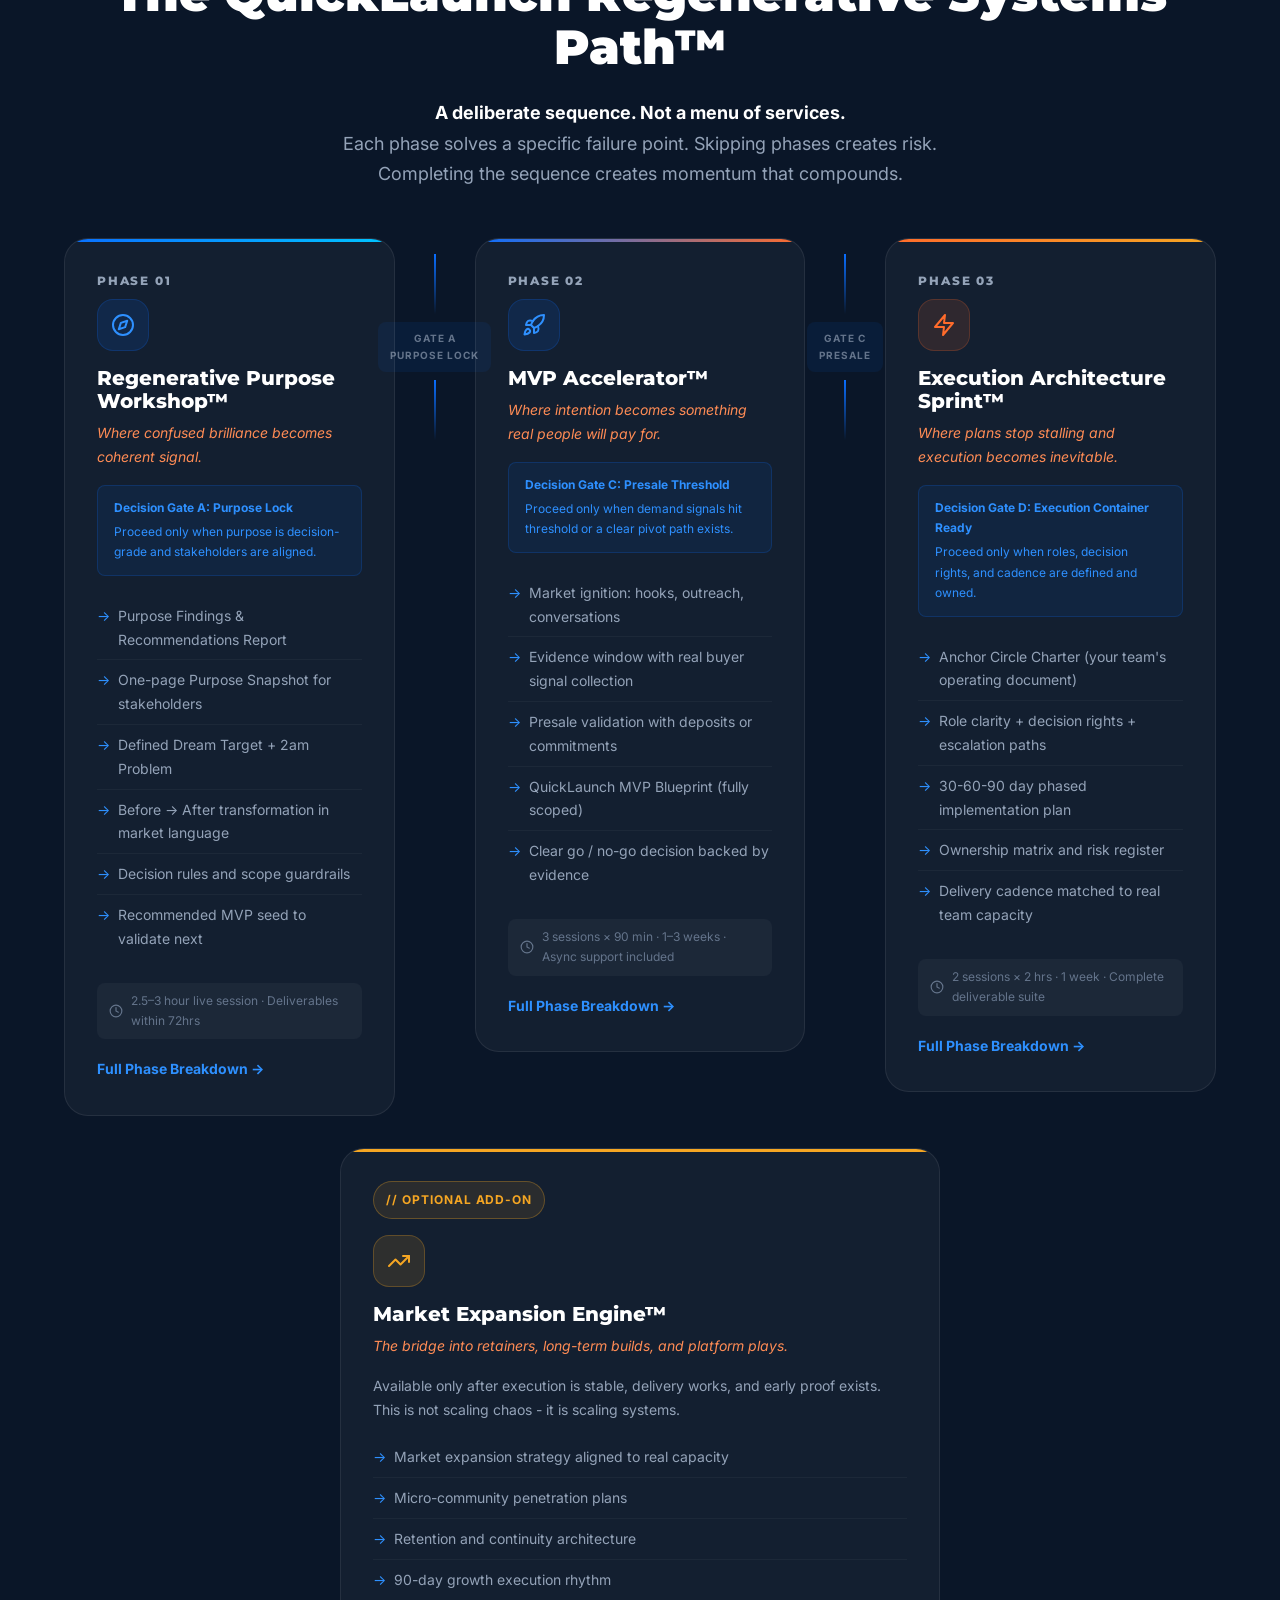
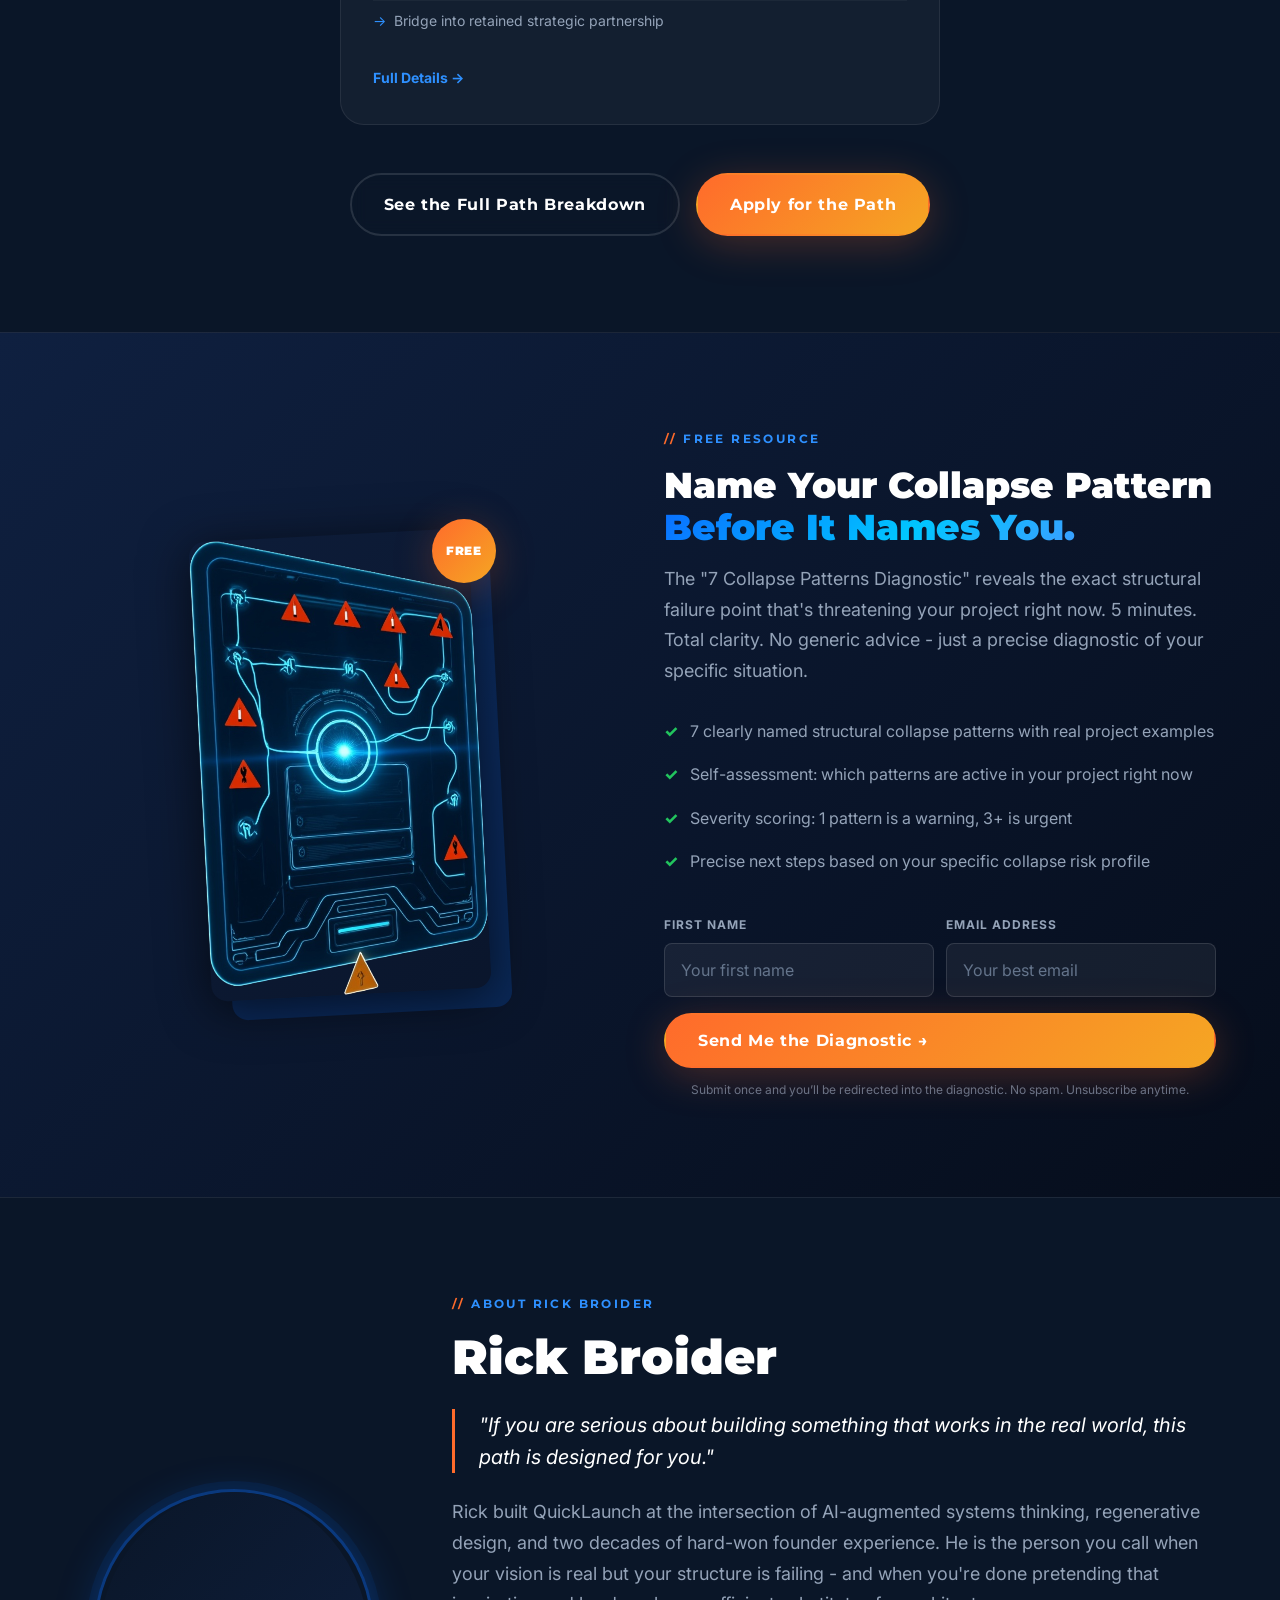
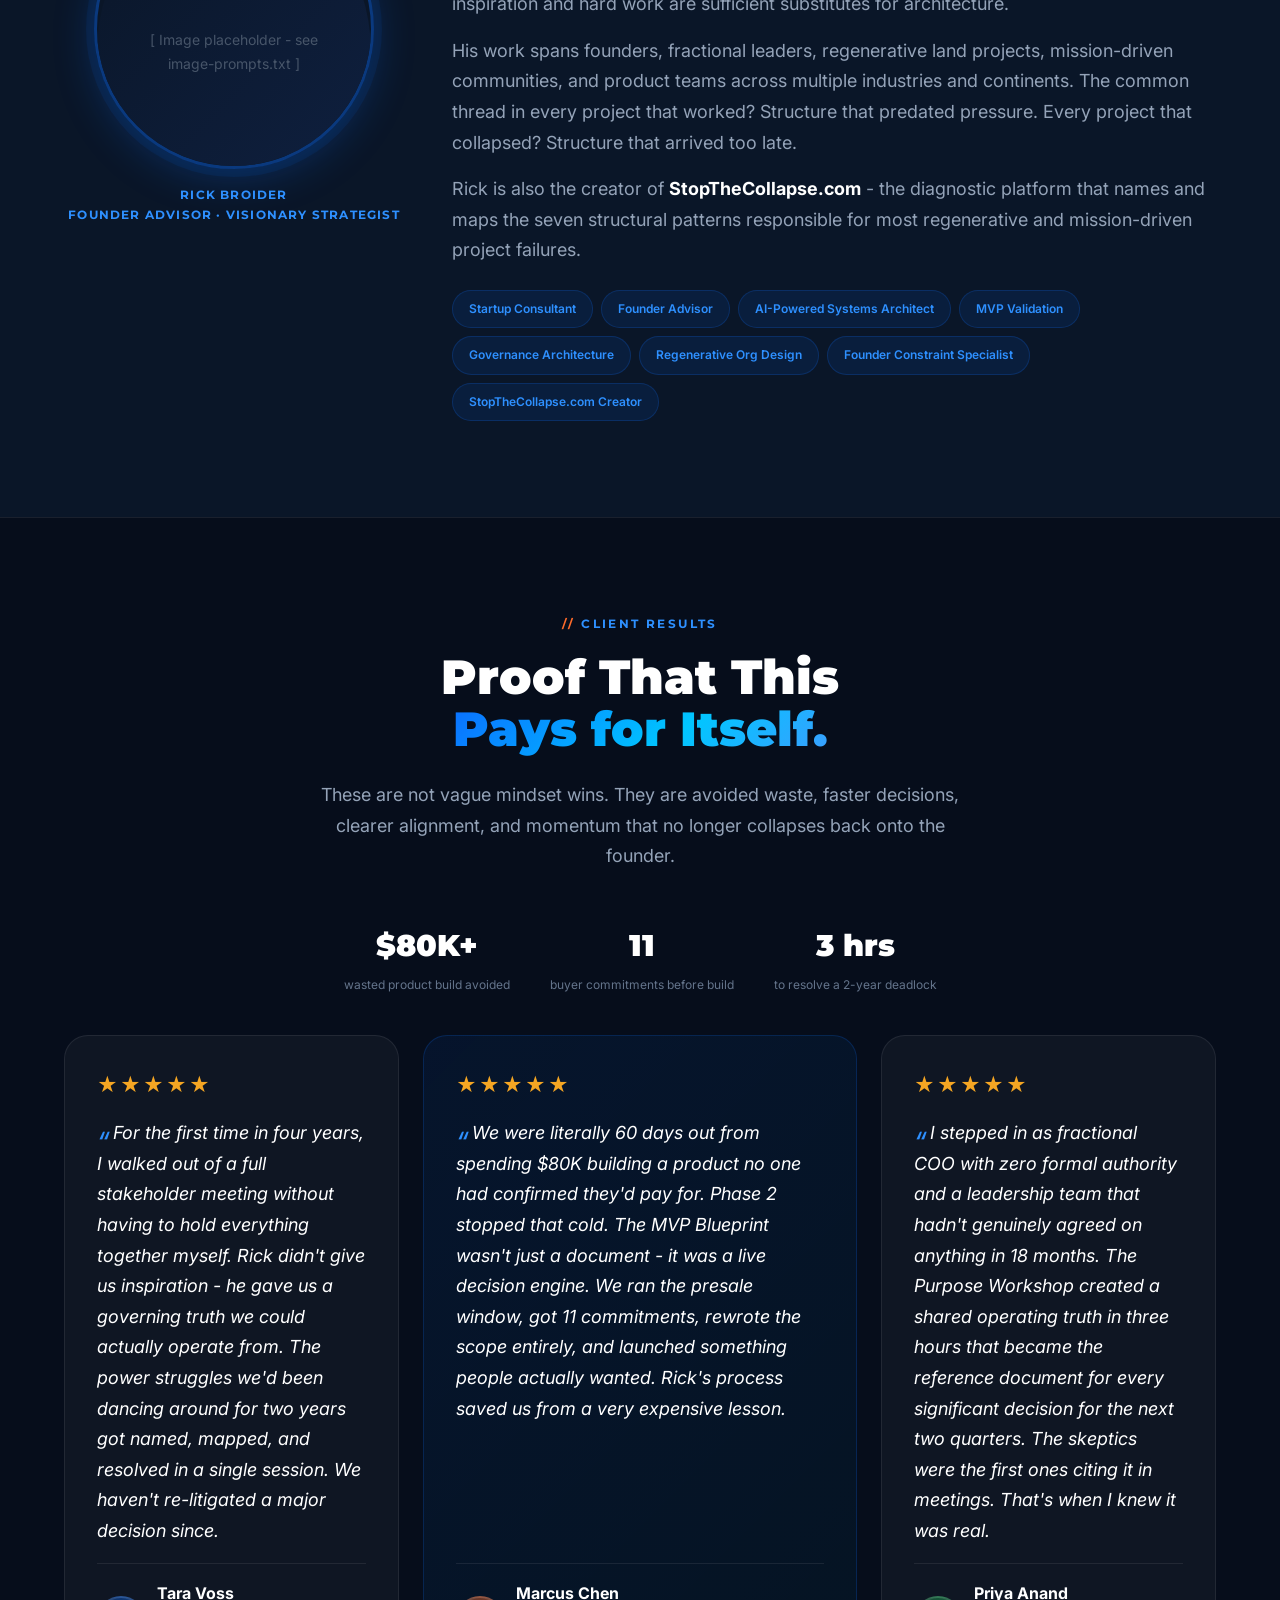
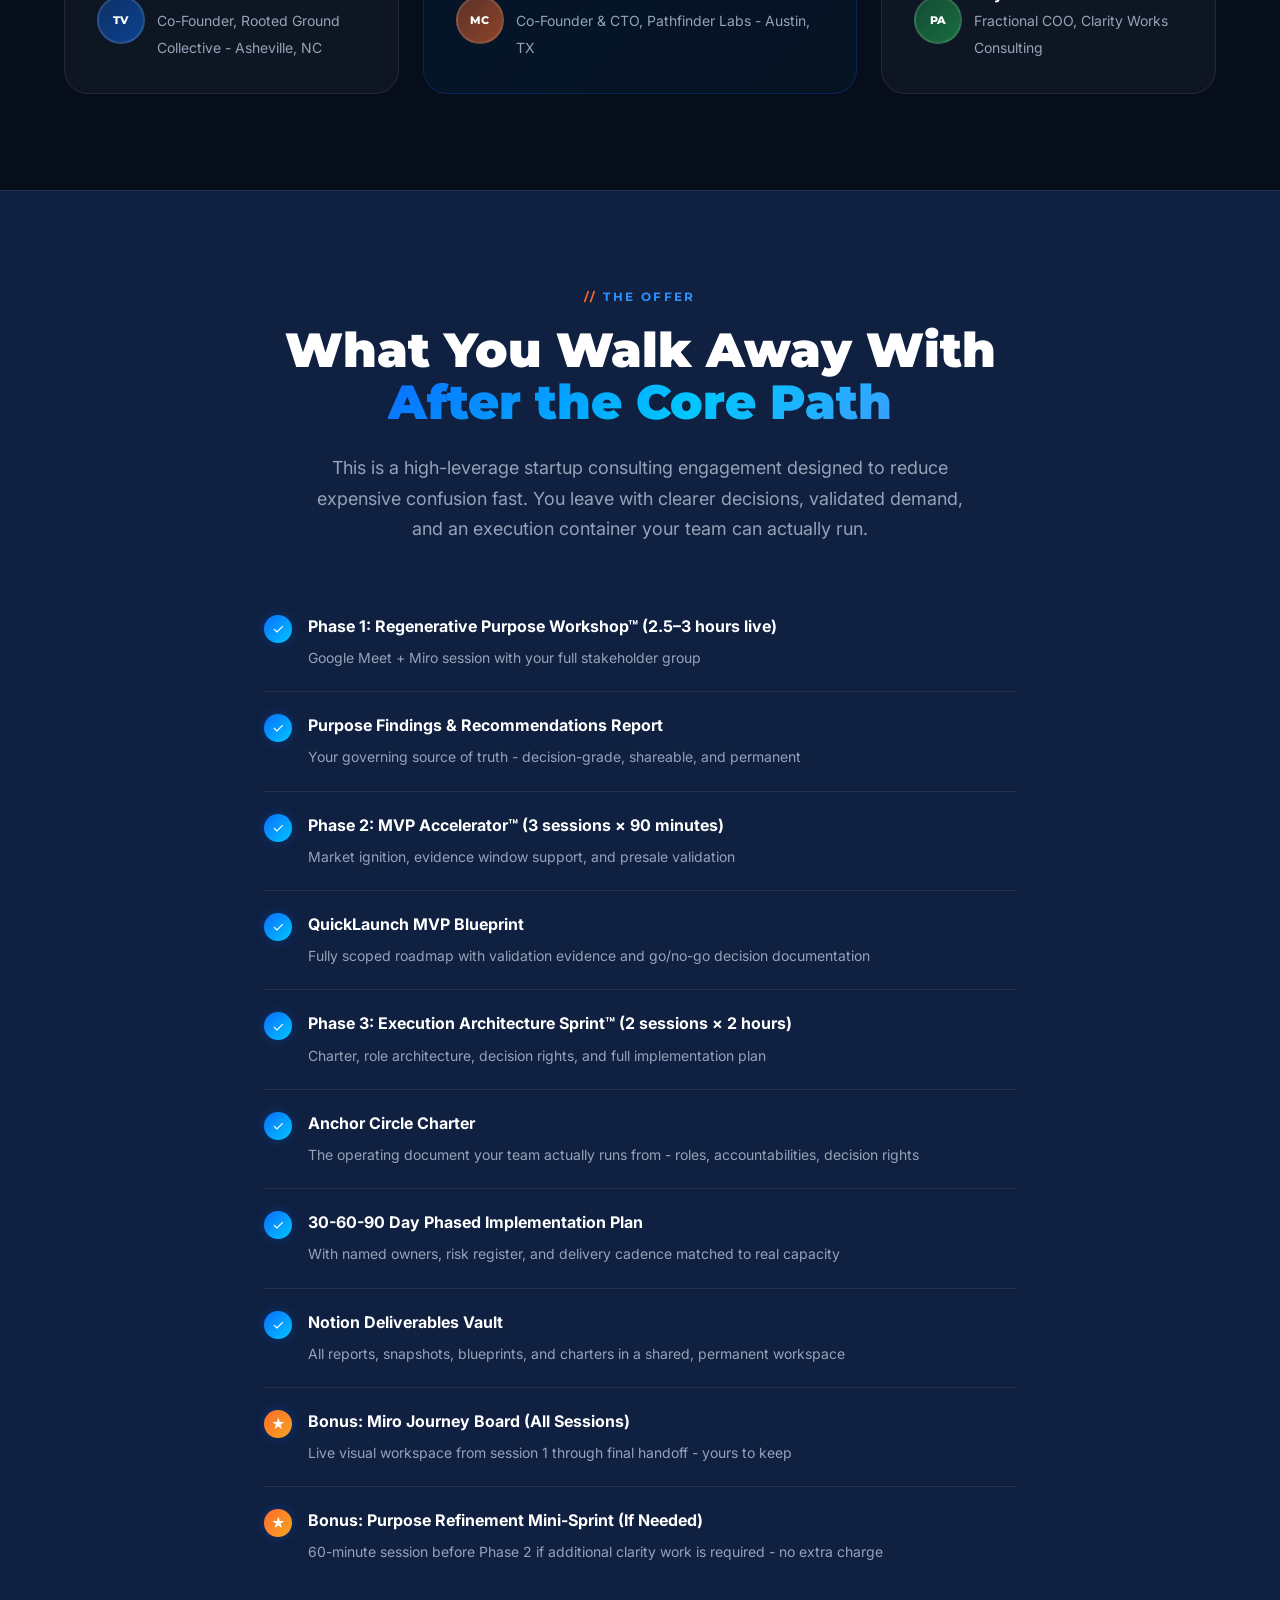
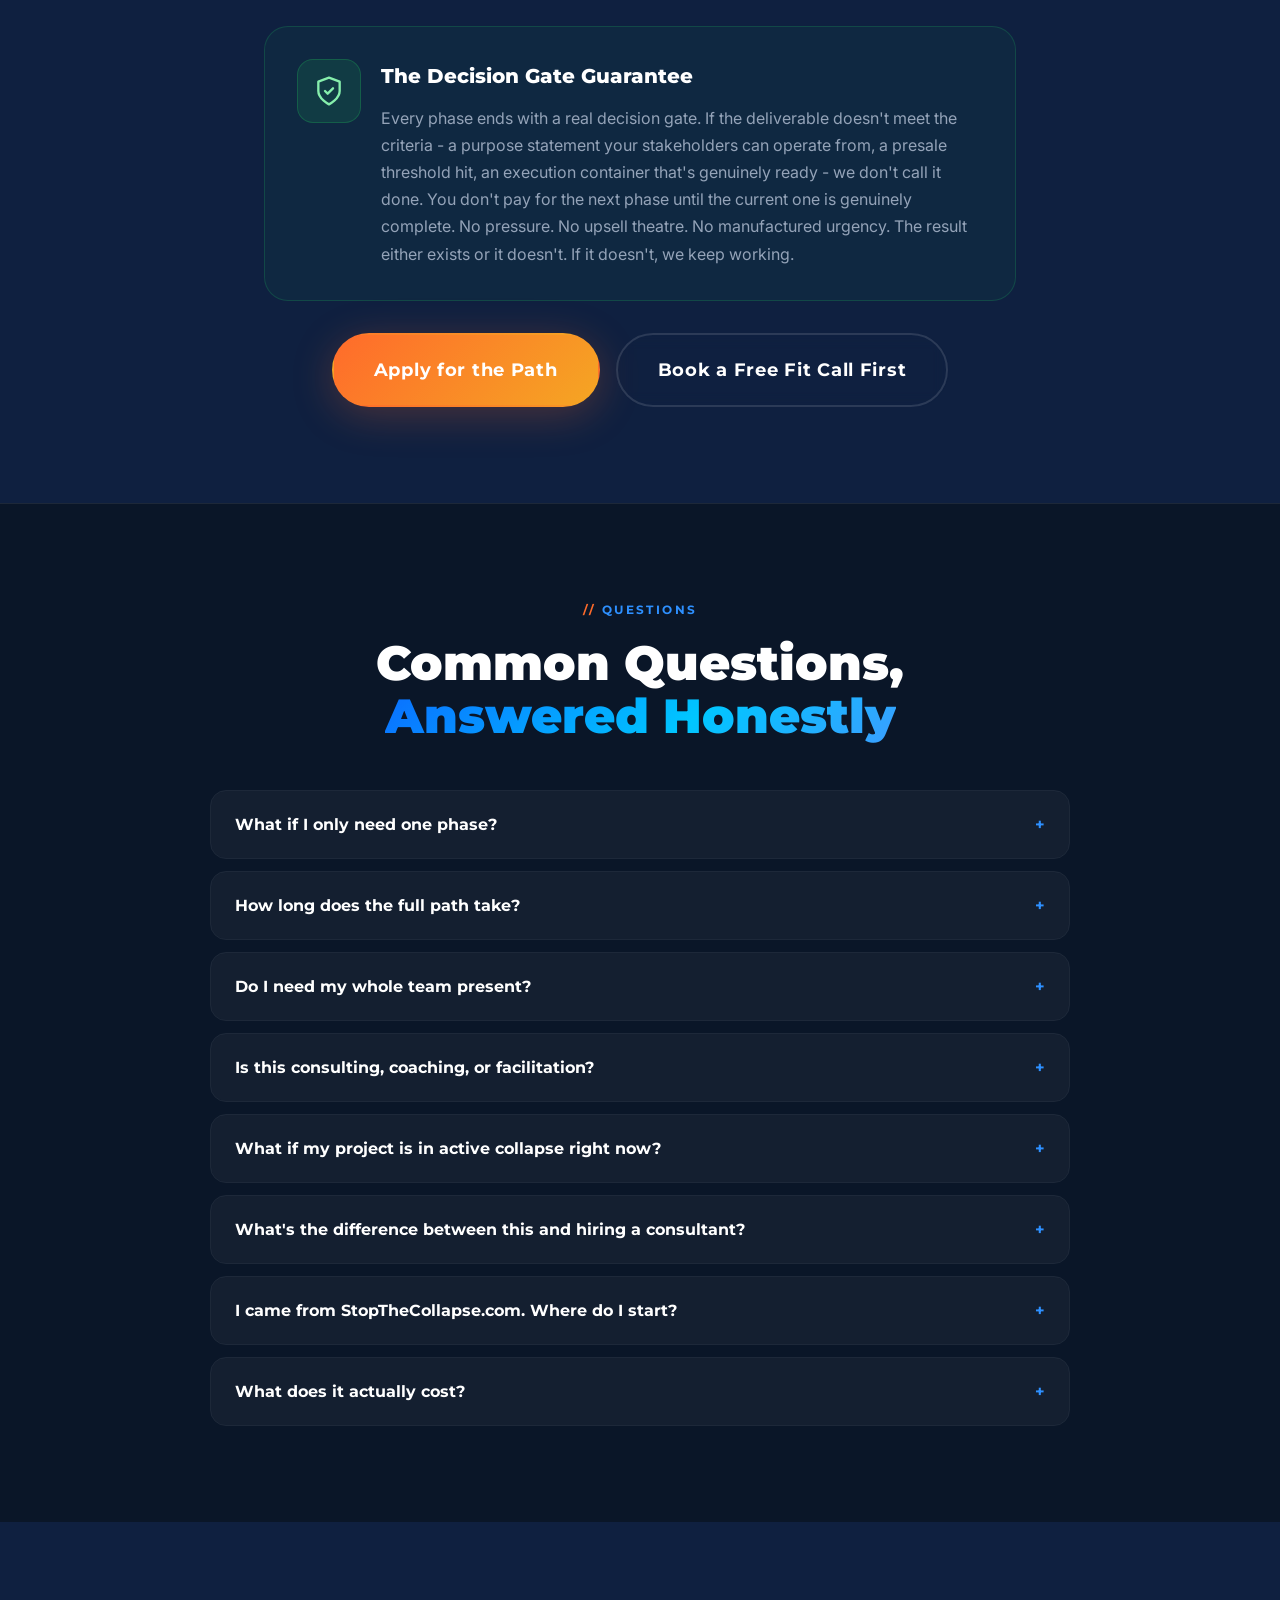
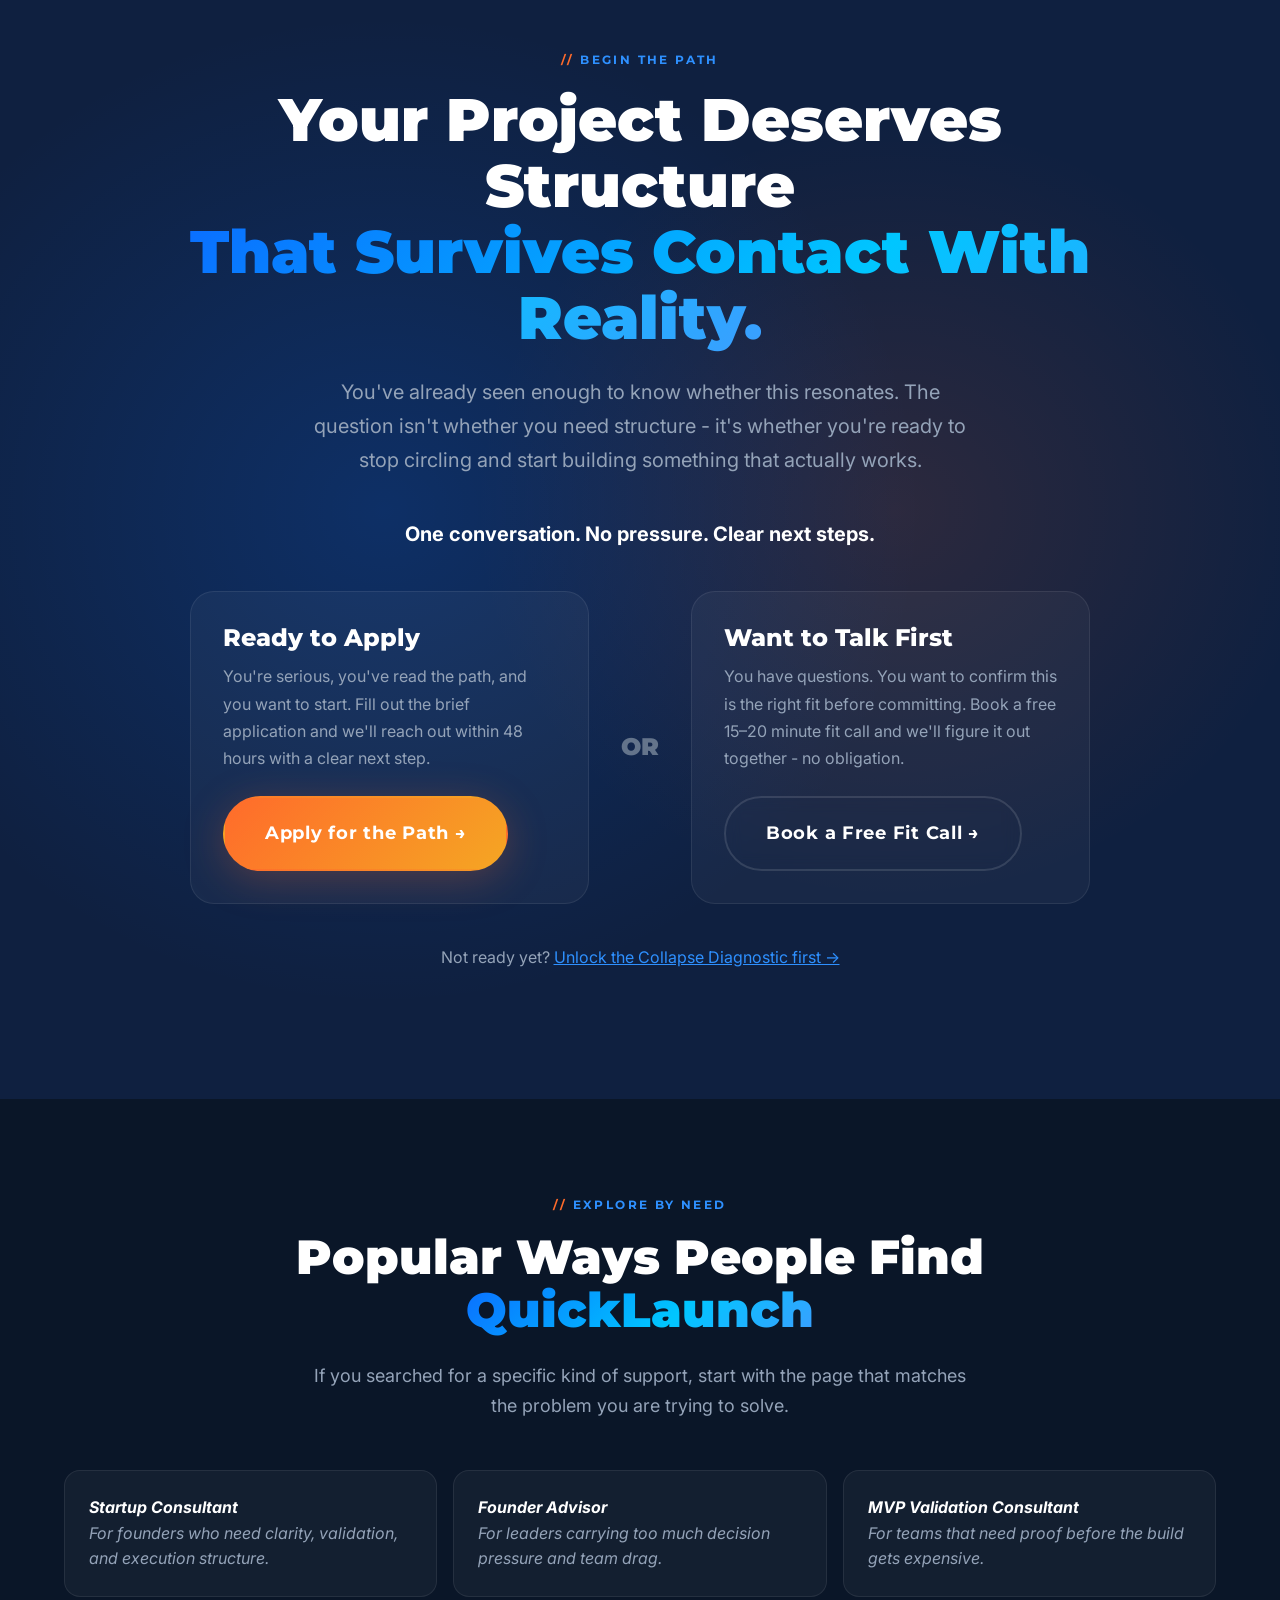
==== commit 77f131b5: "Fix homepage diagnostic replacement image" ====
--- a/index.html
+++ b/index.html
@@ -805,8 +805,8 @@
     <div class="magnet-inner">
       <div class="magnet-visual-wrap reveal-left">
         <div class="magnet-book">
-          <img src="assets/images/collapse-guide-cover.jpg"
-               alt="The 7 Collapse Patterns Diagnostic Guide - Free PDF"
+          <img src="assets/images/landing-take-diagnostic-01.jpg"
+               alt="The 7 Collapse Patterns Diagnostic visual showing an illuminated structural scan interface"
                width="280" height="360" loading="lazy">
           <div class="magnet-free-badge">FREE</div>
         </div>
